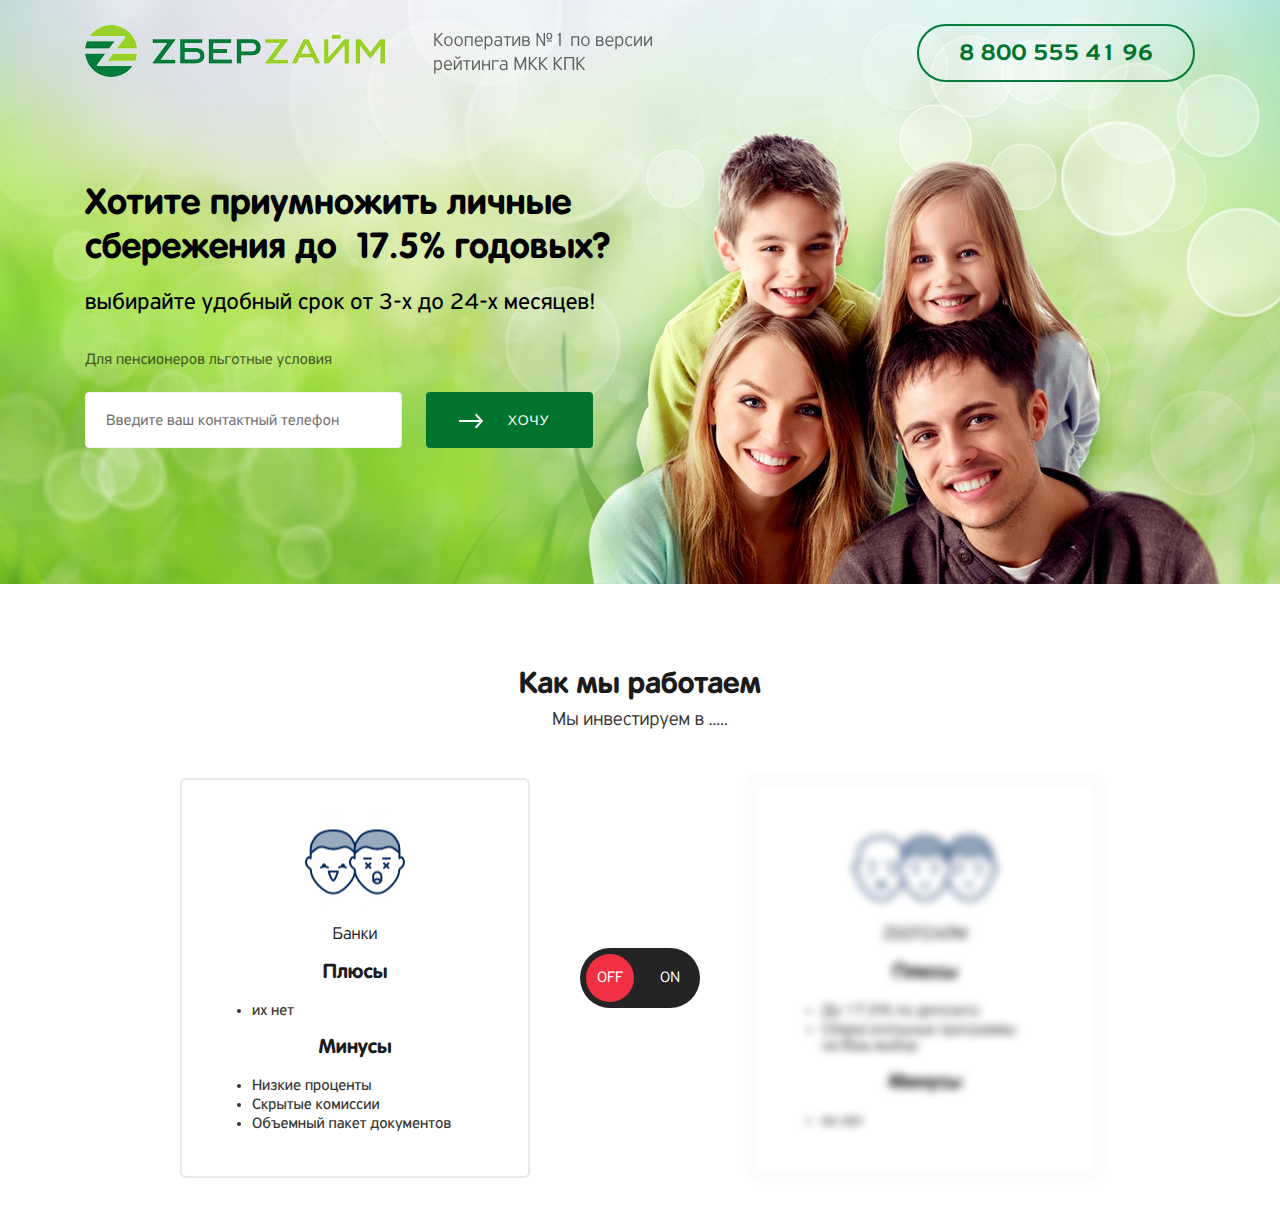
==== index.html @ 1ee62b6f "how-we-work simple" ====
<!DOCTYPE html>
<html>
<meta http-equiv="content-type" content="text/html;charset=UTF-8" />
<head>
	<title>Приумножьте личные сбережения до 17.5% годовых, срок от 3-х до 24-х месяцев!</title>
	<meta http-equiv="Content-Type" content="text/html; charset=utf-8">
	<meta name="viewport" content="width=device-width, initial-scale=1">
	<link id="favicon" rel="icon" href="img/favicon.png" type="image/x-icon" />

	<link rel="stylesheet" type="text/css" href="js/fb/jquery.fancybox.css">
	<!-- <link rel="stylesheet" type="text/css" href="css/_experts.css">
		<link rel="stylesheet" type="text/css" href="css/_reviews.css">
		<link rel="stylesheet" type="text/css" href="css/style.css"> -->
	<link rel="stylesheet" type="text/css" href="css/screen.css">

	<script type="text/javascript" src="js/jquery-2.1.4.js"></script>
	<script type="text/javascript" src="js/jquery.form.min.js"></script>
	<script type="text/javascript" src="js/fb/jquery.fancybox.js"></script>
	<script type="text/javascript" src="js/scripts.js"></script>
</head>
<body>

	<section id="home" class="main-block">
		<div class="container">
			<div class="row">
				<div class="col-12">
					<header>
						<div class="logo">
							<a href="http://souz-zberzaim.ru/" target="_blank"><img src="img/logozz.png" alt=""></a>
							<p>Кооператив №1 по версии <br> рейтинга МКК КПК</p>
						</div>
						<a href="tel:88005554196" class="phone-but">8 800 555 41 96</a>
					</header>
				</div>
				<div class="col-12 col-md-10 col-xl-7">
					<div class="content">
						<h1>Хотите приумножить личные сбережения до &nbsp;17.5% годовых?</h1>
						<p class="subtitle">выбирайте удобный срок от 3-х до 24-х месяцев!</p>
						<p>Для пенсионеров льготные условия</p>
						<form class="" action="http://smm.next-team.ru/mailer.php" method="post">
							<input type="text" name="phone" placeholder="Введите ваш контактный телефон" value="">
							<input type="hidden" name="info" value="main-block">
                            <input type="hidden" name="target" value="hochu">
							<button class="but-with-arrow">
								<span style="right: 44px;">Хочу</span>
							</button>
						</form>
					</div>
				</div>
			</div>
		</div>
		<div class="bg" style="z-index: 200;">
			<div>
				<div>Мария Зотова<br>
					<span>руководитель отдела СММ</span>
				</div>
			</div>
		</div>
	</section>

	<section class="how-we-work simple">
		<div class="container">
			<div class="row">
				<div class="title col-12">
					<h2>Как мы работаем</h2>
					<p class="subtitle">Мы инвестируем в .....</p>
				</div>
				<div class="col-12 col-md-6 offset-md-3 col-xl-4 offset-xl-1">
					<div class="company">
						<div id="other-companies" class="sprite"></div>
						<h3>Банки</h3>
						<h4>Плюсы</h4>
						<ul>
							<li>их нет</li>
						</ul>
						<h4>Минусы</h4>
						<ul>
							<li>Низкие проценты</li>
							<li>Скрытые комиссии</li>
							<li>Объемный пакет документов</li>
						</ul>
					</div>
				</div>
				<div class="col-12 col-md-12 col-xl-2">
					<div class="switch off">
						<div class="red-circle"></div>
						<div class="text">
							<span>off</span>
							<span>on</span>
						</div>
					</div>
				</div>
				<div class="col-12 col-md-6 offset-md-3 col-xl-4 offset-xl-0">
					<div class="company companyOnBlur">
						<div id="next-team" class="sprite"></div>
						<h3>ZБЕРZАЙМ</h3>
						<h4>Плюсы</h4>
						<ul>
							<li>До 17,5% по депозиту</li>
							<li>Сберегательные программы на Ваш выбор</li>
						</ul>
						<h4>Минусы</h4>
						<ul>
							<li>их нет</li>
						</ul>
					</div>
				</div>
			</div>
		</div>
	</section>
<!--
	<section id="portfolio" class="portfolio simple">
		<div class="container">
			<div class="row">
				<div class="title col-12">
					<h2>Наше портфолио</h2>
					<p class="subtitle">Наши клиенты получают заказы с соц. сетей</p>
				</div>
				<div class="work-container col-12 col-md-6 col-xl-4">
					<div class="work">
						<div class="screenshot">
							<img src="img/screenshot-01.jpg" alt="">
						</div>
						<div class="text">
							<h3>Доктор Борменталь</h3>
							<p class="subtitle">клиника для снижения веса</p>
							<div class="social">
								<div><img src="img/case-insta.svg" alt=""></div>
								<div><img src="img/case-vk.svg" alt=""></div>
								<div><img src="img/case-fb.svg" alt=""></div>
								<div><img src="img/case-ok.svg" alt=""></div>
							</div>
							<ul>
								<li>увеличили подписчиков в 2 раза</li>
								<li>модерируем все аккаунты 24/7</li>
							</ul>
							<div class="to-watch">
								<a href="#client-video" class="fancybox">Смотреть видео от клиента</a>
							</div>
						</div>
					</div>
					<div class="popup-container">
						<div class="work-popup">
								<div class="img">
									<img src="img/cases/bormen.png" alt="">
								</div>
								<div class="text">
									<h2>Доктор Борменталь</h2>
									<p><b>Задача:</b> привлечение новых подписчиков, узнаваемость бренда и освещение акций клиники; работа с репутацией.</p>
									<p>Мы начали работу с данной компанией в сентябре 2016 года. мы ежедневно выкладывали фотографии из клиники. Они сильно повышают доверие к продукту.Рассказывали о сотрудниках, акциях, и размещали отзывы.</p>
									<div>Мы выполняем следующие работы для клиента:
										<ul>
											<li>администрируем и управляем всеми сообществами</li>
											<li>мониторим все социальные медиа на предмет упоминаний</li>
											<li>разрабатываем акции и конкурсы для повышения активности</li>
											<li>устраняем весь негатив вокруг бренда и передаем в отдел качества</li>
											<li>выходим в рекомендациях Instgram по хештегам</li>
											<li>разработали и внедрили контент-план с рекомендациям по фотографиям и темами обсуждений</li>
										</ul>
									</div>
									<h3>Результаты:</h3>
									<p>
										Среднее увеличение участников в группах: 5 000 чел.<br>
										Устранили весь негатив за 3 месяца вокруг бренда.<br>
										Нам доверили вести личный аккаунт доктора Борменталя.<br>
									</p>
								</div>
								<div class="img">
									<img src="img/cases/1.png" alt="">
								</div>
						</div>
					</div>
				</div>
				<div class="work-container col-12 col-md-6 col-xl-4">
					<div class="work">
						<div class="screenshot">
							<img src="img/screenshot-02.jpg" alt="">
						</div>
						<div class="text">
							<h3>Персона</h3>
							<p class="subtitle">сеть салонов красоты</p>
							<div class="social">
								<div><img src="img/case-insta.svg" alt=""></div>
								<div class="disable"><img src="img/case-vk.svg" alt=""></div>
								<div><img src="img/case-fb.svg" alt=""></div>
								<div class="disable"><img src="img/case-ok.svg" alt=""></div>
							</div>
							<ul>
								<li>Привлекаем блогеров для рекламы</li>
								<li>Проводим постоянные акции клиенту</li>
							</ul>
							<div class="to-watch">
								<a href="#client-video" class="fancybox">Смотреть видео от клиента</a>
							</div>
						</div>
					</div>
					<div class="popup-container">
						<div class="work-popup">
								<div class="img">
									<img src="img/cases/persona.png" alt="">
								</div>
								<div class="text">
									<h2>Персона</h2>
									<p><b>Задача:</b> привлечение новых подписчиков, повторные заказы от текущих клиентов, реклама по геопозиции.</p>
									<p>Для увеличения подписчиков и большего охвата мы сотрудничали с блогерами в инстаграме у которых кол-во подписчиков от 100 000. Договаривались исключительно на бартер. Они приходили в один из салонов и затем оставляли фото отзыв о салоне и процедуре. Прирост с каждого блогера составил от 200 до 700 человек моментально.</p>
									<div>Мы выполняем следующие работы для клиента:
										<ul>
											<li>ежедневный постинг фотографий "рабочего процесса"</li>
											<li>повышения доверия к бренду и услугам</li>
											<li>анализ и подбор целевых хештегов</li>
											<li>привлечение блогеров для рекламы</li>
											<li>индивидуальный дизайн акций</li>
											<li>таргетинг по геолокации вокруг слонов</li>
										</ul>
									</div>
									<h3>Результаты:</h3>
									<p>
										Прирост новых активных подписчиков (не ботов) более 8 000 чел.<br>
										Повышение лояльности и узнаваемости бренда.<br>
										Охват с помощью блогеров более 1 000 000 чел.<br>
									</p>
								</div>
								<div class="img">
									<img src="img/cases/2.png" alt="">
								</div>
						</div>
					</div>
				</div>
				<div class="work-container col-12 col-md-6 col-xl-4">
					<div class="work">
						<div class="screenshot">
							<img src="img/screenshot-03.jpg" alt="">
						</div>
						<div class="text">
							<h3>5fit</h3>
							<p class="subtitle">сеть студий EMS-тренировок</p>
							<div class="social">
								<div><img src="img/case-insta.svg" alt=""></div>
								<div><img src="img/case-vk.svg" alt=""></div>
								<div><img src="img/case-fb.svg" alt=""></div>
								<div class="disable"><img src="img/case-ok.svg" alt=""></div>
							</div>
							<ul>
								<li>Создали фирменное оформление постов </li>
								<li>Привлекаем новых клиентов из соц. сетей</li>
							</ul>
							<div class="to-watch">
								<a href="#client-video" class="fancybox">Смотреть видео от клиента</a>
							</div>
						</div>
					</div>
					<div class="popup-container">
						<div class="work-popup">
								<div class="img">
									<img src="img/cases/5fit.png" alt="">
								</div>
								<div class="text">
									<h2>5 fit</h2>
									<p><b>Задача:</b> развитие и поддержка сети фитнес-центров в Москве. Повышение имиджа бренда и поиск новых клиентов.</p>
									<div>Мы выполняем следующие работы для клиента:
										<ul>
											<li>фирменное брендирование и оформление всех сообществ</li>
											<li>привлечение новых потенциальных клиентов на пробное занятие</li>
											<li>разработана индивидуальная стратегия привлечения новых подписчиков</li>
											<li>тщательно проработали контент-план, составляя посты таким образом, чтобы они выходили в часы наибольшей активности пользователей</li>
											<li>настроили таргетированную рекламу по сегментам ЦА</li>
											<li>работа с тренерами и составление совместно уникального контента</li>
											<li>разрабатываем акции и конкурсы для повышения активности</li>
										</ul>
									</div>
									<h3>Результаты:</h3>
									<p>
										Привлекли новых подписчиков в группы. Провели несколько рекламный кампаний и заполнили пару групп для занятий. Весь контент подготавливается и индивидуально согласовывается с заказчиком.<br>
									</p>
								</div>
								<div class="img">
									<img src="img/cases/3.png" alt="">
								</div>
						</div>
					</div>
				</div>
				<div class="work-container col-12 col-md-6 col-xl-4">
					<div class="work">
						<div class="screenshot">
							<img src="img/screenshot-04.jpg" alt="">
						</div>
						<div class="text">
							<h3>Паровозоф</h3>
							<p class="subtitle">интернет-магазин вейпов</p>
							<div class="social">
								<div class="disable"><img src="img/case-insta.svg" alt=""></div>
								<div><img src="img/case-vk.svg" alt=""></div>
								<div target="_blank" class="disable"><img src="img/case-fb.svg" alt=""></div>
								<div target="_blank" class="disable"><img src="img/case-ok.svg" alt=""></div>
							</div>
							<ul>
								<li>Развитие группы и проведение конкурсов</li>
								<li>Работа с потенциальными заказами</li>
							</ul>
							<div class="to-watch">
								<a href="#client-video" class="fancybox">Смотреть видео от клиента</a>
							</div>
						</div>
					</div>
					<div class="popup-container">
						<div class="work-popup">
								<div class="img">
									<img src="img/cases/parav.png" alt="">
								</div>
								<div class="text">
									<h2>Паровозоф</h2>
									<p><b>Задача:</b> работа с подписчиками группы, освещение товаров и выстраивание лояльности клиентов в соц. сетях</p>
									<div>Мы выполняем следующие работы для клиента:
										<ul>
											<li>модерация группы и передача потенциальных заказов менеджерам</li>
											<li>проведение розыгрышей и подарков от бренда</li>
											<li>общение с текущей аудиторией и ответы на вопросы</li>
											<li>оперативное наполнение группы новыми товарами</li>
										</ul>
									</div>
									<h3>Результаты:</h3>
									<p>
										Большой органический прирост пользователей от розыгрышей. Привлечение новых клиентов из обсуждений и комментариев в группе.<br>
									</p>
								</div>
								<div class="img">
									<img src="img/cases/4.png" alt="">
								</div>
						</div>
					</div>
				</div>
				<div class="work-container col-12 col-md-6 col-xl-4">
					<div class="work">
						<div class="screenshot">
							<img src="img/screenshot-05.jpg" alt="">
						</div>
						<div class="text">
							<h3>Vityaz-fight</h3>
							<p class="subtitle">клуб единоборств и тренажерный зал</p>
							<div class="social">
								<div><img src="img/case-insta.svg" alt=""></div>
								<div><img src="img/case-vk.svg" alt=""></div>
								<div class="disable"><img src="img/case-fb.svg" alt=""></div>
								<div class="disable"><img src="img/case-ok.svg" alt=""></div>
							</div>
							<ul>
								<li>Более 50 заявок ежемесячно</li>
								<li>Запуск всех соц.сетей с нуля</li>
							</ul>
							<div class="to-watch">
								<a href="#client-video" class="fancybox">Смотреть видео от клиента</a>
							</div>
						</div>
					</div>
					<div class="popup-container">
						<div class="work-popup">
								<div class="img">
									<img src="img/cases/vityaz.png" alt="">
								</div>
								<div class="text">
									<h2>Vityaz-fight</h2>
									<p><b>Задача:</b> развитие сообщества спортивного клуба ВКонтакте и Instagram. Привлечение новых клиентов, привлечение людей в сообщества, лидогенерация, повышение узнаваемости бренда, увеличение охвата целевой аудитории и активности в сообществе.</p>
									<div>Подготовительные мероприятия:
										<ul>
											<li>проведен анализ конкурентов и определен портрет целевой аудитории</li>
											<li>разработана стратегия привлечения новых подписчиков</li>
											<li>созданы брендированные сообщества</li>
											<li>разработан единый фирменный стиль для сообществ</li>
										</ul>
									</div>
									<div>Мы выполняем следующие работы для клиента:
										<ul>
											<li>управление и ведение сообщества</li>
											<li>реклама в социальных сетях</li>
											<li>мониторинг социальных медиа</li>
											<li>проведен конкурс среди пользователей ЦА</li>
											<li>управление и ведение сообщества</li>
											<li>тщательно прорабатывали контент-план, составляя посты таким образом, чтобы они выходили в часы наибольшей активности пользователей</li>
											<li>мониторили активность подписчиков на страницах</li>
											<li>настроена таргетированная реклама по сегментам ЦА</li>
											<li>работа с тренерами и составление совместно уникального контента</li>
										</ul>
									</div>
									<h3>Результаты:</h3>
									<p>
										Мы добились широкого охвата и многочисленных упоминаний клуба в соц.сетях.<br>
										Целевых обращений: 230<br>
										Охват целевых пользователей: 54 000<br>
									</p>
								</div>
								<div class="img">
									<img src="img/cases/5.png" alt="">
								</div>
						</div>
					</div>
				</div>
				<div class="work-container col-12 col-md-6 col-xl-4">
					<div class="work">
						<div class="screenshot">
							<img src="img/screenshot-06.jpg" alt="">
						</div>
						<div class="text">
							<h3>S-klass clinic</h3>
							<p class="subtitle">сеть медицинский клиник</p>
							<div class="social">
								<div><img src="img/case-insta.svg" alt=""></div>
								<div><img src="img/case-vk.svg" alt=""></div>
								<div><img src="img/case-fb.svg" alt=""></div>
								<div><img src="img/case-ok.svg" alt=""></div>
							</div>
							<ul>
								<li>Работа с репутацией в интернете</li>
								<li>Увеличение охвата рекламы в 2,5 раза</li>
							</ul>
							<div class="to-watch">
								<a href="#client-video" class="fancybox">Смотреть видео от клиента</a>
							</div>
						</div>
					</div>
					<div class="popup-container">
						<div class="work-popup">
								<div class="img">
									<img src="img/cases/s_class.png" alt="">
								</div>
								<div class="text">
									<h2>S-klass clinic</h2>
									<p><b>Задача:</b> продвижение сообществ клиники ВКонтакте и Instagram Facebook и Одноклассниках. Привлечение новых клиентов, повышение узнаваемости бренда, увеличение охвата целевой аудитории и активности в сообществе.</p>
									<div>Мы выполняем следующие работы для клиента:
										<ul>
											<li>поддержка бренда клиники “S Class Clinic”, информирование аудитории об  услугах клиники</li>
											<li>привлечение новых потенциальных пациентов клиники</li>
											<li>разработана индивидуальная стратегия привлечения новых подписчиков</li>
											<li>фирменное брендирование и оформление всех сообществ</li>
											<li>тщательно проработали контент-план, составляя посты таким образом, чтобы они выходили в часы наибольшей активности пользователей</li>
											<li>настроили таргетированную рекламу по сегментам ЦА</li>
											<li>очистка от спама, общение с подписчиками, консультирование по услугам от имени сообщества</li>
											<li>создали из аккаунта в инстаграме бизнес-аккаунт (появились удобные кнопки для оперативной связи с клиникой: “позвонить”, “написать на электронную почту”, “местонахождение”).</li>
										</ul>
									</div>
									<h3>Результаты:</h3>
									<p>
										Повысилась активность в соц.сетях, преимущественно в вконтакте, инстаграме и фейсбуке. Увеличилось число интересующихся услугами клиники. Клиент остался доволен и продолжает работу с нами.<br>
									</p>
								</div>
								<div class="img">
									<img src="img/cases/6.png" alt="">
								</div>
						</div>
					</div>
				</div>

				<div class="form hidden col-12 col-md-6 offset-md-3">
					<div class="form-container">
						<div class="title">
							<h2>Хотите ещё больше?</h2>
							<p class="subtitle">Оставьте свои контактные данные и мы вышлем вам полное портфолио</p>
						</div>
						<form class="" action="http://smm.next-team.ru/mailer.php" method="post">
							<input type="text" name="name" placeholder="Введите ваше имя" value="">
							<input type="text" name="phone" placeholder="Введите ваш контактный телефон" value="">
							<input type="text" name="email" placeholder="Введите ваш e-mail" value="">
							<input type="hidden" name="info" value="портфолио">
                            <input type="hidden" name="target" value="bolshe">
							<button class="but-with-arrow">
								<span>Получить</span>
							</button>
						</form>
					</div>
				</div>

				<div class="show-more-container col-12">
					<a href="#" class="show-more">ПОКАЗАТЬ ЕЩЁ</a>
				</div>
			</div>
		</div>
	</section>

	<div class="from-dr-octavius">
		<section class="experts">
			<h2>Руководители отдела СММ</h2>
			<p>Работайте с командой профессионалов</p>
			<ul>
				<li>• 11 секретных методов продвижения</li>
				<li>• Индивидуальная стратегия развития</li>
				<li>• Поддержка 24/7</li>
				<li>• Анализ ниши</li>
				<li>• Разработка логотипа</li>
				<a href="#question" class="fancybox">
					<button class="but-with-arrow">
						<span>Задать Вопрос</span></button>
				</a>
			</ul>
		</section>
		<div class="expertMap">

			<div class="">
				<div class="">
					Анна Варламова
					<br><span>
						старший СММ-специалист
					</span>
				</div>
			</div>

			<div class="">
				<div class="">
					Алия Садыкова
					<br><span>
						старший СММ-специалист
					</span>
				</div>
			</div>

			<div class="">
				<div class="">
					Мария Зотова
					<br><span>
						руководитель отдела СММ
					</span>
				</div>
			</div>

			<div class="">
				<div class="">
					Константин Ярухин
					<br><span>
						ведущий таргетолог
					</span>
				</div>
			</div>

		</div>
	</div>

	<section class="office simple">
		<div class="container">
			<div class="row">
				<div class="title col-12">
					<h2>Наш офис</h2>
					<p class="subtitle">Атмосфера, которая доказывает наш профессионализм</p>
				</div>
			</div>
			<div class="row photos">
				<a href="img/office/IMG_3013.jpg" rel="office" class="fancybox photo col-12 col-md-4 col-xl-3">
					<div class="img" style="background-image: url('img/office/IMG_3013.jpg')"></div>
					<p>Мы одна большая команда <br>и работаем как одно целое</p>
				</a>
				<a href="img/office/IMG_2953.jpg" rel="office" class="fancybox photo col-12 col-md-4 col-xl-3">
					<div class="img" style="background-image: url('img/office/IMG_2953.jpg')"></div>
					<p>В нашем офисе лучшее оборудование<br> для эффективной работы, которое <br> ускоряет работу</p>
				</a>
				<a href="img/office/IMG_2989.jpg" rel="office" class="fancybox photo col-12 col-md-4 col-xl-3">
					<div class="img" style="background-image: url('img/office/IMG_2989.jpg')"></div>
					<p>Каждая продажа это удар <br>в гонг и моментальная передача<br> в работу</p>
				</a>
				<a href="img/office/IMG_2971.jpg" rel="office" class="fancybox photo col-12 col-md-4 col-xl-3">
					<div class="img" style="background-image: url('img/office/IMG_2971.jpg')"></div>
					<p>Каждому клиенту выделяется <br>индивидуальный SMM-специалист</p>
				</a>
				<a href="img/office/IMG_2974.jpg" rel="office" class="fancybox photo col-12 col-md-4 col-xl-3">
					<div class="img" style="background-image: url('img/office/IMG_2974.jpg')"></div>
					<p>Наши клиенты часто дарят нам <br>подарки за хорошую работу</p>
				</a>
				<a href="img/office/IMG_2967.jpg" rel="office" class="fancybox photo col-12 col-md-4 col-xl-3">
					<div class="img" style="background-image: url('img/office/IMG_2967.jpg')"></div>
					<p>Нам уже 4 года <br>и мы гордимся Next-team</p>
				</a>
				<a href="img/office/IMG_3003.jpg" rel="office" class="fancybox photo col-12 col-md-12 col-xl-6">
					<div class="img" style="background-image: url('img/office/IMG_3003.jpg')"></div>
					<p>У нас нет перегородок, поэтому мы <br>быстрее обмениваемся информацией</p>
				</a>
			</div>
		</div>
	</section>

	<section id="price" class="prices-and-terms simple">
		<div class="container">
			<div class="row">
				<div class="title col-12">
					<h2>Стоимость и сроки</h2>
					<p class="subtitle">Адекватные цены и реальные сроки</p>
				</div>
				<div class="for-tariff col-12 col-md-5 offset-md-1 col-xl-3 offset-xl-0">
					<div class="tariff">
						<div class="white">
							<div class="icon">
								<img src="img/tariff-01.svg" alt="">
							</div>
							<h3>«МАКСИМУМ»</h3>
							<div class="separator"></div>
							<p>Что входит в пакет:</p>
							<ul>
								<li>90 постов в соц. сети</li>
								<li>полная модерация активности</li>
								<li>реклама у блогеров</li>
								<li>таргетинг в 2х соц. сетях</li>
							</ul>
							<p>Что вы получаете:</p>
							<ul>
								<li>до 100 клиентов в месяц</li>
								<li>полное присутствие и контроль всех соц. сетей</li>
								<li>индивидуальный smm-менеджер</li>
							</ul>
						</div>
						<div class="gray">
							<p class="price">от 54 900 руб.</p>
							<p class="term">8 000 подписчиков / месяц</p>
							<a href="#form" data-tariff="«МАКСИМУМ»" class="fancybox">
								<button class="but-with-arrow">
									<span>Узнать</span>
								</button>
							</a>
						</div>
					</div>
				</div>
				<div class="for-tariff col-12 col-md-5 col-xl-3">
					<div class="tariff">
						<div class="white">
							<div class="icon">
								<img src="img/tariff-02.svg" alt="">
							</div>
							<h3>«СТАНДАРТ»</h3>
							<div class="separator"></div>
							<p>Что входит в пакет:</p>
							<ul>
								<li>30 постов в соц. сети</li>
								<li>полная модерация активности</li>
								<li>таргетинг в 1 соц. сети</li>
							</ul>
							<p>Что вы получаете:</p>
							<ul>
								<li>до 30 клиентов в месяц</li>
								<li>полное присутствие и контроль 1 соц. сети</li>
								<li>индивидуальный smm-менеджер</li>
							</ul>
						</div>
						<div class="gray">
							<p class="price">от 26 900 руб.</p>
							<p class="term">2 000 подписчиков / месяц</p>
							<a href="#form" data-tariff="«СТАНДАРТ»" class="fancybox">
								<button class="but-with-arrow">
									<span>Узнать</span>
								</button>
							</a>
						</div>
					</div>
				</div>
				<div class="for-tariff col-12 col-md-5 offset-md-1 col-xl-3 offset-xl-0">
					<div class="tariff">
						<div class="white">
							<div class="icon">
								<img src="img/tariff-03.svg" alt="">
							</div>
							<h3>«МИНИМУМ»</h3>
							<div class="separator"></div>
							<p>Что входит в пакет:</p>
							<ul>
								<li>30 постов в соц. сети</li>
								<li>полная модерация активности</li>
							</ul>
							<p>Что вы получаете:</p>
							<ul>
								<li>до 10 клиентов в месяц</li>
								<li>присутствие в 1 соц. сети</li>
							</ul>
						</div>
						<div class="gray">
							<p class="price">от 9 800 руб.</p>
							<p class="term">500 подписчиков / месяц</p>
							<a href="#form" data-tariff="«МИНИМУМ»" class="fancybox">
								<button class="but-with-arrow">
									<span>Узнать</span>
								</button>
							</a>
						</div>
					</div>
				</div>
				<div class="for-tariff col-12 col-md-5 col-xl-3">
					<div class="tariff">
						<div class="white">
							<div class="icon">
								<img src="img/tariff-01.svg" alt="">
							</div>
							<h3>ВАША ЦЕНА</h3>
							<div class="separator"></div>
							<p>Мы готовы сделать продвижение по вашей цене.</p>
							<p>Вы просто говорите бюджет и задачу.</p>
						</div>
						<div class="gray">
							<p class="price">от 2 900 руб.</p>
							<p class="term">дадим прогноз подписчиков</p>
							<a href="#form" data-tariff="Ваша цена" class="fancybox">
								<button class="but-with-arrow">
									<span>Узнать</span>
								</button>
							</a>
						</div>
					</div>
				</div>
			</div>
		</div>
	</section>

	<section class="to-calculate">
		<div class="container">
			<div class="row">
				<div class="title col-12">
					<h2>Рассчитайте стоимость за 1 минуту</h2>
				</div>
				<div class="col-12 col-md-10 offset-md-1 col-xl-6 offset-xl-3">
					<div class="stages">
						<div class="stage first current">
							1
						</div>
						<div class="line first"></div>
						<div class="stage second">
							2
						</div>
						<div class="line second"></div>
						<div class="stage third">
							3
						</div>
						<div class="line third"></div>
						<div class="stage fourth">
							4
						</div>
					</div>
				</div>
				<div class="col-12 col-md-6 offset-md-3 col-xl-4 offset-xl-4">
					<div class="questions">
						<div class="question first">
							<p>Что Вы хотите получить от SMM?</p>
							<ul>
								<li>Получить подписчиков</li>
								<li>Найти новых клиентов</li>
								<li>Повысить имидж</li>
								<li>Запустить рекламу</li>
							</ul>
						</div>
						<div class="question second">
							<p>У вашей компании уже есть аккаунт?</p>
							<ul>
								<li>Есть</li>
								<li>Нет</li>
								<li>Собираюсь создать</li>
								<li>Не знаю</li>
							</ul>
						</div>
						<div class="question third">
							<p>Какая социальная сеть Вас интересует?</p>
							<ul>
								<li>VK</li>
								<li>Facebook</li>
								<li>Instagram</li>
								<li>Другое</li>
							</ul>
						</div>
						<div class="question fourth">
							<p>Ваш рассчёт готов. Заполниет форму и мы перезвоним через 5 минут.</p>
							<form class="" action="http://smm.next-team.ru/mailer.php" method="post">
								<input type="text" name="name" placeholder="Введите ваше имя" value="">
								<input type="text" name="phone" placeholder="Введите ваш контактный телефон" value="">
								<input type="hidden" name="info" value="рассчитать конверсию">
								<input type="hidden" name="quest1" value="">
								<input type="hidden" name="quest2" value="">
								<input type="hidden" name="quest3" value="">
                                <input type="hidden" name="target" value="raschet">
								<button class="but-with-arrow">
									<span style="right: 48px;">Получить</span>
								</button>
							</form>
						</div>
					</div>
				</div>
			</div>
		</div>
	</section>

	<div class="from-dr-octavius">
		<section class="reviews">
			<h1>Отзывы о Next-team</h1>
			<div class="cnt">
				<div class="row">
					<div class="sidorin h-12 t-8 t-offset-1 d-offset-4 d-4">
						<div class="photo"><img src="img/sidorin.png" /></div>
						<div class="whois">
							<h2>Дмитрий Сидорин</h2>
							<p class="who">Директор</p>
						</div>
						<div class="description">
							<p>
								Next-team самая креативная компания, которую мы встречали. Их идеи&nbspс реализацией бесценны.</p><img src="img/sidorin-logo.png" />
						</div>
					</div>
					<div class="item h-12 t-8 t-offset-1 d-offset-1 d-4">
						<div class="photo"><img src="img/reviews-photo1.png" /></div>
						<div class="whois">
							<h2>Павел Редько</h2>
							<p class="who">Руководитель отдела маркетинга</p>
						</div>
						<div class="description">
							<p>Все наши социальные сети ведутся на высшем уровне как и подобает лучшей клинике в России.</p><img src="img/reviews-logo1.png" />
						</div>
					</div>
					<div class="item h-12 t-8 t-offset-1 d-offset-2 d-4">
						<div class="photo"><img src="img/reviews-photo2.png" /></div>
						<div class="whois">
							<h2>Владислав Хвойницкий</h2>
							<p class="who">Учредитель CallTarget</p>
						</div>
						<div class="description">
							<p> В Instagram мы нашли новых сотрудников, клиентов, фанатов нашего бренда.</p><img src="img/reviews-logo2.png" />
						</div>
					</div>
					<div class="item h-12 t-8 t-offset-1 d-offset-1 d-4">
						<div class="photo"><img src="img/reviews-photo3.png" /></div>
						<div class="whois">
							<h2>Дмитрий Мотовилов</h2>
							<p class="who">Руководитель маркетинга</p>
						</div>
						<div class="description">
							<p>Мы сменили 4 компании в поиске подрядчиков. Только Next-team смогли решить нашу задачу.</p><img src="img/reviews-logo3.png" />
						</div>
					</div>
					<div class="item h-12 t-8 t-offset-1 d-offset-2 d-4">
						<div class="photo"><img src="img/reviews-photo4.png" /></div>
						<div class="whois">
							<h2>Феликс Зинатуллин</h2>
							<p class="who">Основатель</p>
						</div>
						<div class="description">
							<p> Next-team показала Церебро таким, каким я себе его представлял. Я советую работать с ними.
							</p><img src="img/reviews-logo4.png" />
						</div>
					</div>
				</div>
			</div>
		</section>
	</div>

	<section class="directions simple">
		<div class="title col-12">
			<h2>Другие наши направления</h2>
		</div>
		<div class="container">
			<div class="row">
				<div class="for-direction col-12 col-md-6 col-xl-3">
					<div class="direction">
						<h2>Develop</h2>
						<p>Разработка landing page, сайтов, интернет-магазинов. Работаем по системе Agile.</p>
						<a href="http://lp.next-team.ru/" target="_blank">
							<button class="but-with-arrow" data-target="developed">
								<span>ПЕРЕЙТИ</span>
							</button>
						</a>
					</div>
				</div>
				<div class="for-direction col-12 col-md-6 col-xl-3">
					<div class="direction">
						<h2>SMM</h2>
						<p>Ведение и модеракция групп VK, Facebook, Instagram, Odnoklasniki. Работа с блогерами. Таргетинг.</p>
						<a href="#">
							<button class="but-with-arrow" style="background-color: #5a5a5a;" onclick="return false;">
								<span>ВЫ УЖЕ ТУТ</span>
							</button>
						</a>
					</div>
				</div>
				<div class="for-direction col-12 col-md-6 col-xl-3">
					<div class="direction">
						<h2>Marketing</h2>
						<p>Настройка контекстной рекламы Яндекс Директ, Google Adwords. Внедрение сквозной аналитики ROIstat.</p>
						<a href="http://marketing.next-team.ru/" target="_blank">
							<button class="but-with-arrow" data-target="marketing">
								<span>ПЕРЕЙТИ</span>
							</button>
						</a>
					</div>
				</div>
				<div class="for-direction col-12 col-md-6 col-xl-3">
					<div class="direction">
						<h2>SEO</h2>
						<p>Вывод в ТОП Яндекс и Google. Работа по системе KPI. Работа с репутацией. Техническая поддержка сайтов.</p>
						<a href="http://seo.next-team.ru/" target="_blank">
							<button class="but-with-arrow" data-target="seo">
								<span>ПЕРЕЙТИ</span>
							</button>
						</a>
					</div>
				</div>
			</div>
		</div>
	</section>

	<section class="clients simple">
		<div class="container">
			<div class="row">
				<div class="col-12 col-md-8 offset-md-2 col-xl-5 offset-xl-1">
					<div class="form-container">
						<div class="title">
							<h2>У нас много клиентов</h2>
							<p class="subtitle">А у Вас? Мы готовы это сделать!</p>
						</div>
						<form class="" action="http://smm.next-team.ru/mailer.php" method="post">
							<input type="text" name="name" placeholder="Введите ваше имя" value="">
							<input type="text" name="phone" placeholder="Введите ваш контактный телефон" value="">
							<input type="text" name="email" placeholder="Введите ваш e-mail" value="">
							<input type="hidden" name="info" value="clients-block">
                            <input type="hidden" name="target" value="uznat">
							<button class="but-with-arrow">
								<span>Узнать</span>
							</button>
						</form>
					</div>
				</div>
				<div class="col-12 col-md-10 offset-md-1 col-xl-6 offset-xl-0">
					<div class="logos">
						<img src="img/logo-01.png" alt="" />
						<img src="img/logo-02.png" alt="" />
						<img src="img/logo-03.png" alt="" />
						<img src="img/logo-04.png" alt="" />
						<img src="img/logo-05.png" alt="" />
						<img src="img/logo-06.png" alt="" />
						<img src="img/logo-07.png" alt="" />
						<img src="img/logo-08.png" alt="" />
						<img src="img/logo-09.png" alt="" />
						<img src="img/logo-10.png" alt="" />
						<img src="img/logo-11.png" alt="" />
						<img src="img/logo-12.png" alt="" />
					</div>
				</div>
			</div>
		</div>
	</section>

	<section id="contact" class="contact simple">
		<div class="container">
			<div class="row">
				<div class="title col-12">
					<h2>Контакты</h2>
					<p class="subtitle">Заходите в наши социальные сети</p>
					<div class="social">
						<a href="https://vk.com/nextteamru" target="_blank"><img src="img/vk.svg" alt=""></a>
						<a href="https://www.facebook.com/nextteamru" target="_blank"><img src="img/fb.png" alt=""></a>
						<a href="https://www.instagram.com/nextteamru/" target="_blank"><img src="img/insta.svg" alt=""></a>
						<a href="https://www.youtube.com/channel/UC9ei4EBm1nQK2Ft0R1_n2OA" target="_blank"><img src="img/youtube.svg" alt=""></a>
					</div>
				</div>
				<div class="col-12">
					<div id="map">
						<script src="http://api-maps.yandex.ru/2.1/?lang=ru_RU" type="text/javascript"></script>
						<script type="text/javascript">
							$(document).ready(function() {
								ymaps.ready(init);

								function init() {
									var myMap = new ymaps.Map("map", {
											center: [55.769438, 37.626133],
											zoom: 15
										}, {
											searchControlProvider: 'yandex#search'
										}),
										myPlacemark = new ymaps.Placemark([55.769438, 37.626133], {
											balloonContentHeader: "Next-team",
											balloonContentBody: "г. Москва, Большой Головин переулок, 3к2",
											hintContent: "Next-team"
										}, {
											preset: 'islands#icon',
											iconColor: '#f13044'
										});

									myMap.behaviors.disable('scrollZoom');

									myMap.geoObjects.add(myPlacemark);
								}
							});
						</script>
					</div>
				</div>
			</div>
	</section>

	<footer>
		<div class="container">
			<div class="row">
				<div class="footer-part col-12 col-md-6">
					<a href="tel:84993505902" class="phone">8 499 350 59 02</a>
					<a href="mailto:Sale@next-team.ru" class="email">mail@next-team.ru</a>
				</div>
				<div class="footer-part col-12 col-md-6">
					<a href="#privacy-policy" class="fancybox">Политика конфиденциальности</a>
					<p>© 2017 Next-team. Все права защищены.</p>
				</div>
			</div>
		</div>
	</footer>

	<div class="display-none">

		<div id="question" class="popup">
			<form class="" action="http://smm.next-team.ru/mailer.php" method="post">
				<h2>Задайте Ваш вопрос</h2>
				<input type="text" name="name" placeholder="Введите ваше имя" value="">
				<input type="text" name="phone" placeholder="Введите ваш контактный телефон" value="">
				<input type="text" name="email" placeholder="Введите ваш e-mail" value="">
				<textarea name="question" placeholder="Введите ваш вопрос"></textarea>
				<input type="hidden" name="info" value="задать вопрос">
                <input type="hidden" name="target" value="vopros">
				<button class="but-with-arrow">
					<span>Оставить</span>
				</button>
			</form>
		</div>

		<a href="#form2" class="fancybox" id="showForm"></a>

		<div id="form" class="popup">
			<h2>Оставьте свои контактные данные</h2>
			<p>И мы свяжемся с Вами в течение 5 минут</p>
			<form class="" action="http://smm.next-team.ru/mailer.php" method="post">
				<input type="text" name="name" placeholder="Введите ваше имя" value="">
				<input type="text" name="phone" placeholder="Введите ваш контактный телефон" value="">
				<input type="text" name="email" placeholder="Введите ваш e-mail" value="">
				<input type="hidden" name="info" value="popup">
                <input type="hidden" name="target" value="popup">
				<button class="but-with-arrow">
					<span>Оставить</span>
				</button>
			</form>
		</div>

		<div id="form2" class="popup">
			<h2>Просто свяжитесь с нами</h2>
			<p>Мы расскажем вам лично, почему мы лучшие!</p>
			<form class="" action="http://smm.next-team.ru/mailer.php" method="post">
				<input type="text" name="name" placeholder="Введите ваше имя" value="">
				<input type="text" name="phone" placeholder="Введите ваш контактный телефон" value="">
				<input type="text" name="email" placeholder="Введите ваш e-mail" value="">
				<input type="hidden" name="info" value="popup">
                <input type="hidden" name="target" value="popup">
				<button class="but-with-arrow">
					<span>Связяться</span>
				</button>
			</form>
		</div>

		<div id="client-video" class="popup">
			<iframe src="https://www.youtube.com/embed/JGwWNGJdvx8" frameborder="0" allowfullscreen></iframe>
		</div>

		<a href="#thnx" id="thnx-a" class="fancybox"></a>
		<div id="thnx" class="popup">
			<h2>Спасибо! Ваша заявка принята.</h2>
			<p>Наш специалист свяжется с Вами <br>в ближайшее время.</p>
		</div>

		<div id="privacy-policy" class="popup">
			<p>Политика конфиденциальности<br><br> Данное соглашение об обработке персональных данных разработано в соответствии с законодательством Российской Федерации.<br><br> Все лица, заполнившие сведения, составляющие персональные данные на данном сайте, а
				также разместившие иную информацию обозначенными действиями подтверждают свое согласие на обработку персональных данных и их передачу оператору обработки персональных данных.<br><br> Под персональными данными Гражданина понимается нижеуказанная информация:
				общая информация (имя и адрес электронной почты, телефон).<br><br> Гражданин, принимая настоящее Соглашение, выражают свою заинтересованность и полное согласие, что обработка их персональных данных может включать в себя следующие действия: сбор, систематизацию,
				накопление, хранение, уточнение (обновление, изменение), использование, уничтожение.<br><br> Гражданин гарантирует: информация, им предоставленная, является полной, точной и достоверной; при предоставлении информации не нарушается действующее законодательство
				Российской Федерации, законные права и интересы третьих лиц; вся предоставленная информация заполнена Гражданина в отношении себя лично.
			</p>
		</div>

	</div> -->
	<!-- Yandex.Metrika counter -->
	<script type="text/javascript">
		(function(d, w, c) {
			(w[c] = w[c] || []).push(function() {
				try {
					w.yaCounter43577054 = new Ya.Metrika({
						id: 43577054,
						clickmap: true,
						trackLinks: true,
						accurateTrackBounce: true,
						webvisor: true
					});
				} catch (e) {}
			});

			var n = d.getElementsByTagName("script")[0],
				s = d.createElement("script"),
				f = function() {
					n.parentNode.insertBefore(s, n);
				};
			s.type = "text/javascript";
			s.async = true;
			s.src = "../mc.yandex.ru/metrika/watch.js";

			if (w.opera == "[object Opera]") {
				d.addEventListener("DOMContentLoaded", f, false);
			} else {
				f();
			}
		})(document, window, "yandex_metrika_callbacks");
	</script>
	<noscript><div><img src="https://mc.yandex.ru/watch/43577054" style="position:absolute; left:-9999px;" alt="" /></div></noscript>
	<!-- /Yandex.Metrika counter -->

	<link rel="stylesheet" href="../cdn.callbackkiller.com/widget/cbk.css">
	<script type="text/javascript" src="../cdn.callbackkiller.com/widget/cbkaa64.js?wcb_code=1f503537929ace0c4becc136c73801cc" charset="UTF-8" async></script>

	<!-- Chatra {literal} -->
	<script>
	</script>
	<!-- /Chatra {/literal} -->

	<!-- /roistat -->
<script>
</script>
    <!-- /roistat -->
    <!-- BEGIN CHATRA INTEGRATION WITH ROISTAT -->
<script>
</script>
<!-- END CHATRA INTEGRATION WITH ROISTAT -->

</body>


<!-- Mirrored from smm.next-team.ru/ by HTTrack Website Copier/3.x [XR&CO'2014], Thu, 18 May 2017 06:14:50 GMT -->
</html>
---- css/screen.css ----
/* Welcome to Compass.
 * In this file you should write your main styles. (or centralize your imports)
 * Import this file using the following HTML or equivalent:
 * <link href="/stylesheets/screen.css" media="screen, projection" rel="stylesheet" type="text/css" /> */
/* line 5, ../../../../.gem/ruby/2.3.0/gems/compass-core-1.0.3/stylesheets/compass/reset/_utilities.scss */
html, body, div, span, applet, object, iframe,
h1, h2, h3, h4, h5, h6, p, blockquote, pre,
a, abbr, acronym, address, big, cite, code,
del, dfn, em, img, ins, kbd, q, s, samp,
small, strike, strong, sub, sup, tt, var,
b, u, i, center,
dl, dt, dd, ol, ul, li,
fieldset, form, label, legend,
table, caption, tbody, tfoot, thead, tr, th, td,
article, aside, canvas, details, embed,
figure, figcaption, footer, header, hgroup,
menu, nav, output, ruby, section, summary,
time, mark, audio, video {
  margin: 0;
  padding: 0;
  border: 0;
  font: inherit;
  font-size: 100%;
  vertical-align: baseline;
}

/* line 22, ../../../../.gem/ruby/2.3.0/gems/compass-core-1.0.3/stylesheets/compass/reset/_utilities.scss */
html {
  line-height: 1;
}

/* line 24, ../../../../.gem/ruby/2.3.0/gems/compass-core-1.0.3/stylesheets/compass/reset/_utilities.scss */
ol, ul {
  list-style: none;
}

/* line 26, ../../../../.gem/ruby/2.3.0/gems/compass-core-1.0.3/stylesheets/compass/reset/_utilities.scss */
table {
  border-collapse: collapse;
  border-spacing: 0;
}

/* line 28, ../../../../.gem/ruby/2.3.0/gems/compass-core-1.0.3/stylesheets/compass/reset/_utilities.scss */
caption, th, td {
  text-align: left;
  font-weight: normal;
  vertical-align: middle;
}

/* line 30, ../../../../.gem/ruby/2.3.0/gems/compass-core-1.0.3/stylesheets/compass/reset/_utilities.scss */
q, blockquote {
  quotes: none;
}
/* line 103, ../../../../.gem/ruby/2.3.0/gems/compass-core-1.0.3/stylesheets/compass/reset/_utilities.scss */
q:before, q:after, blockquote:before, blockquote:after {
  content: "";
  content: none;
}

/* line 32, ../../../../.gem/ruby/2.3.0/gems/compass-core-1.0.3/stylesheets/compass/reset/_utilities.scss */
a img {
  border: none;
}

/* line 116, ../../../../.gem/ruby/2.3.0/gems/compass-core-1.0.3/stylesheets/compass/reset/_utilities.scss */
article, aside, details, figcaption, figure, footer, header, hgroup, main, menu, nav, section, summary {
  display: block;
}

/* line 6, ../sass/bootstrap/_grid.scss */
.container {
  position: relative;
  margin-left: auto;
  margin-right: auto;
  padding-right: 15px;
  padding-left: 15px;
}
@media (min-width: 576px) {
  /* line 6, ../sass/bootstrap/_grid.scss */
  .container {
    padding-right: 15px;
    padding-left: 15px;
  }
}
@media (min-width: 768px) {
  /* line 6, ../sass/bootstrap/_grid.scss */
  .container {
    padding-right: 15px;
    padding-left: 15px;
  }
}
@media (min-width: 992px) {
  /* line 6, ../sass/bootstrap/_grid.scss */
  .container {
    padding-right: 15px;
    padding-left: 15px;
  }
}
@media (min-width: 1200px) {
  /* line 6, ../sass/bootstrap/_grid.scss */
  .container {
    padding-right: 15px;
    padding-left: 15px;
  }
}
@media (min-width: 576px) {
  /* line 6, ../sass/bootstrap/_grid.scss */
  .container {
    width: 540px;
    max-width: 100%;
  }
}
@media (min-width: 768px) {
  /* line 6, ../sass/bootstrap/_grid.scss */
  .container {
    width: 720px;
    max-width: 100%;
  }
}
@media (min-width: 992px) {
  /* line 6, ../sass/bootstrap/_grid.scss */
  .container {
    width: 960px;
    max-width: 100%;
  }
}
@media (min-width: 1200px) {
  /* line 6, ../sass/bootstrap/_grid.scss */
  .container {
    width: 1140px;
    max-width: 100%;
  }
}

/* line 18, ../sass/bootstrap/_grid.scss */
.container-fluid {
  position: relative;
  margin-left: auto;
  margin-right: auto;
  padding-right: 15px;
  padding-left: 15px;
}
@media (min-width: 576px) {
  /* line 18, ../sass/bootstrap/_grid.scss */
  .container-fluid {
    padding-right: 15px;
    padding-left: 15px;
  }
}
@media (min-width: 768px) {
  /* line 18, ../sass/bootstrap/_grid.scss */
  .container-fluid {
    padding-right: 15px;
    padding-left: 15px;
  }
}
@media (min-width: 992px) {
  /* line 18, ../sass/bootstrap/_grid.scss */
  .container-fluid {
    padding-right: 15px;
    padding-left: 15px;
  }
}
@media (min-width: 1200px) {
  /* line 18, ../sass/bootstrap/_grid.scss */
  .container-fluid {
    padding-right: 15px;
    padding-left: 15px;
  }
}

/* line 28, ../sass/bootstrap/_grid.scss */
.row {
  display: flex;
  flex-wrap: wrap;
  margin-right: -15px;
  margin-left: -15px;
}
@media (min-width: 576px) {
  /* line 28, ../sass/bootstrap/_grid.scss */
  .row {
    margin-right: -15px;
    margin-left: -15px;
  }
}
@media (min-width: 768px) {
  /* line 28, ../sass/bootstrap/_grid.scss */
  .row {
    margin-right: -15px;
    margin-left: -15px;
  }
}
@media (min-width: 992px) {
  /* line 28, ../sass/bootstrap/_grid.scss */
  .row {
    margin-right: -15px;
    margin-left: -15px;
  }
}
@media (min-width: 1200px) {
  /* line 28, ../sass/bootstrap/_grid.scss */
  .row {
    margin-right: -15px;
    margin-left: -15px;
  }
}

/* line 34, ../sass/bootstrap/_grid.scss */
.no-gutters {
  margin-right: 0;
  margin-left: 0;
}
/* line 38, ../sass/bootstrap/_grid.scss */
.no-gutters > .col,
.no-gutters > [class*="col-"] {
  padding-right: 0;
  padding-left: 0;
}

/* line 8, ../sass/bootstrap/mixins/_grid-framework.scss */
.col-1, .col-2, .col-3, .col-4, .col-5, .col-6, .col-7, .col-8, .col-9, .col-10, .col-11, .col-12, .col, .col-sm-1, .col-sm-2, .col-sm-3, .col-sm-4, .col-sm-5, .col-sm-6, .col-sm-7, .col-sm-8, .col-sm-9, .col-sm-10, .col-sm-11, .col-sm-12, .col-sm, .col-md-1, .col-md-2, .col-md-3, .col-md-4, .col-md-5, .col-md-6, .col-md-7, .col-md-8, .col-md-9, .col-md-10, .col-md-11, .col-md-12, .col-md, .col-lg-1, .col-lg-2, .col-lg-3, .col-lg-4, .col-lg-5, .col-lg-6, .col-lg-7, .col-lg-8, .col-lg-9, .col-lg-10, .col-lg-11, .col-lg-12, .col-lg, .col-xl-1, .col-xl-2, .col-xl-3, .col-xl-4, .col-xl-5, .col-xl-6, .col-xl-7, .col-xl-8, .col-xl-9, .col-xl-10, .col-xl-11, .col-xl-12, .col-xl {
  position: relative;
  width: 100%;
  min-height: 1px;
  padding-right: 15px;
  padding-left: 15px;
}
@media (min-width: 576px) {
  /* line 8, ../sass/bootstrap/mixins/_grid-framework.scss */
  .col-1, .col-2, .col-3, .col-4, .col-5, .col-6, .col-7, .col-8, .col-9, .col-10, .col-11, .col-12, .col, .col-sm-1, .col-sm-2, .col-sm-3, .col-sm-4, .col-sm-5, .col-sm-6, .col-sm-7, .col-sm-8, .col-sm-9, .col-sm-10, .col-sm-11, .col-sm-12, .col-sm, .col-md-1, .col-md-2, .col-md-3, .col-md-4, .col-md-5, .col-md-6, .col-md-7, .col-md-8, .col-md-9, .col-md-10, .col-md-11, .col-md-12, .col-md, .col-lg-1, .col-lg-2, .col-lg-3, .col-lg-4, .col-lg-5, .col-lg-6, .col-lg-7, .col-lg-8, .col-lg-9, .col-lg-10, .col-lg-11, .col-lg-12, .col-lg, .col-xl-1, .col-xl-2, .col-xl-3, .col-xl-4, .col-xl-5, .col-xl-6, .col-xl-7, .col-xl-8, .col-xl-9, .col-xl-10, .col-xl-11, .col-xl-12, .col-xl {
    padding-right: 15px;
    padding-left: 15px;
  }
}
@media (min-width: 768px) {
  /* line 8, ../sass/bootstrap/mixins/_grid-framework.scss */
  .col-1, .col-2, .col-3, .col-4, .col-5, .col-6, .col-7, .col-8, .col-9, .col-10, .col-11, .col-12, .col, .col-sm-1, .col-sm-2, .col-sm-3, .col-sm-4, .col-sm-5, .col-sm-6, .col-sm-7, .col-sm-8, .col-sm-9, .col-sm-10, .col-sm-11, .col-sm-12, .col-sm, .col-md-1, .col-md-2, .col-md-3, .col-md-4, .col-md-5, .col-md-6, .col-md-7, .col-md-8, .col-md-9, .col-md-10, .col-md-11, .col-md-12, .col-md, .col-lg-1, .col-lg-2, .col-lg-3, .col-lg-4, .col-lg-5, .col-lg-6, .col-lg-7, .col-lg-8, .col-lg-9, .col-lg-10, .col-lg-11, .col-lg-12, .col-lg, .col-xl-1, .col-xl-2, .col-xl-3, .col-xl-4, .col-xl-5, .col-xl-6, .col-xl-7, .col-xl-8, .col-xl-9, .col-xl-10, .col-xl-11, .col-xl-12, .col-xl {
    padding-right: 15px;
    padding-left: 15px;
  }
}
@media (min-width: 992px) {
  /* line 8, ../sass/bootstrap/mixins/_grid-framework.scss */
  .col-1, .col-2, .col-3, .col-4, .col-5, .col-6, .col-7, .col-8, .col-9, .col-10, .col-11, .col-12, .col, .col-sm-1, .col-sm-2, .col-sm-3, .col-sm-4, .col-sm-5, .col-sm-6, .col-sm-7, .col-sm-8, .col-sm-9, .col-sm-10, .col-sm-11, .col-sm-12, .col-sm, .col-md-1, .col-md-2, .col-md-3, .col-md-4, .col-md-5, .col-md-6, .col-md-7, .col-md-8, .col-md-9, .col-md-10, .col-md-11, .col-md-12, .col-md, .col-lg-1, .col-lg-2, .col-lg-3, .col-lg-4, .col-lg-5, .col-lg-6, .col-lg-7, .col-lg-8, .col-lg-9, .col-lg-10, .col-lg-11, .col-lg-12, .col-lg, .col-xl-1, .col-xl-2, .col-xl-3, .col-xl-4, .col-xl-5, .col-xl-6, .col-xl-7, .col-xl-8, .col-xl-9, .col-xl-10, .col-xl-11, .col-xl-12, .col-xl {
    padding-right: 15px;
    padding-left: 15px;
  }
}
@media (min-width: 1200px) {
  /* line 8, ../sass/bootstrap/mixins/_grid-framework.scss */
  .col-1, .col-2, .col-3, .col-4, .col-5, .col-6, .col-7, .col-8, .col-9, .col-10, .col-11, .col-12, .col, .col-sm-1, .col-sm-2, .col-sm-3, .col-sm-4, .col-sm-5, .col-sm-6, .col-sm-7, .col-sm-8, .col-sm-9, .col-sm-10, .col-sm-11, .col-sm-12, .col-sm, .col-md-1, .col-md-2, .col-md-3, .col-md-4, .col-md-5, .col-md-6, .col-md-7, .col-md-8, .col-md-9, .col-md-10, .col-md-11, .col-md-12, .col-md, .col-lg-1, .col-lg-2, .col-lg-3, .col-lg-4, .col-lg-5, .col-lg-6, .col-lg-7, .col-lg-8, .col-lg-9, .col-lg-10, .col-lg-11, .col-lg-12, .col-lg, .col-xl-1, .col-xl-2, .col-xl-3, .col-xl-4, .col-xl-5, .col-xl-6, .col-xl-7, .col-xl-8, .col-xl-9, .col-xl-10, .col-xl-11, .col-xl-12, .col-xl {
    padding-right: 15px;
    padding-left: 15px;
  }
}

/* line 31, ../sass/bootstrap/mixins/_grid-framework.scss */
.col {
  flex-basis: 0;
  flex-grow: 1;
  max-width: 100%;
}

/* line 36, ../sass/bootstrap/mixins/_grid-framework.scss */
.col-auto {
  flex: 0 0 auto;
  width: auto;
}

/* line 42, ../sass/bootstrap/mixins/_grid-framework.scss */
.col-1 {
  flex: 0 0 8.33333%;
  max-width: 8.33333%;
}

/* line 42, ../sass/bootstrap/mixins/_grid-framework.scss */
.col-2 {
  flex: 0 0 16.66667%;
  max-width: 16.66667%;
}

/* line 42, ../sass/bootstrap/mixins/_grid-framework.scss */
.col-3 {
  flex: 0 0 25%;
  max-width: 25%;
}

/* line 42, ../sass/bootstrap/mixins/_grid-framework.scss */
.col-4 {
  flex: 0 0 33.33333%;
  max-width: 33.33333%;
}

/* line 42, ../sass/bootstrap/mixins/_grid-framework.scss */
.col-5 {
  flex: 0 0 41.66667%;
  max-width: 41.66667%;
}

/* line 42, ../sass/bootstrap/mixins/_grid-framework.scss */
.col-6 {
  flex: 0 0 50%;
  max-width: 50%;
}

/* line 42, ../sass/bootstrap/mixins/_grid-framework.scss */
.col-7 {
  flex: 0 0 58.33333%;
  max-width: 58.33333%;
}

/* line 42, ../sass/bootstrap/mixins/_grid-framework.scss */
.col-8 {
  flex: 0 0 66.66667%;
  max-width: 66.66667%;
}

/* line 42, ../sass/bootstrap/mixins/_grid-framework.scss */
.col-9 {
  flex: 0 0 75%;
  max-width: 75%;
}

/* line 42, ../sass/bootstrap/mixins/_grid-framework.scss */
.col-10 {
  flex: 0 0 83.33333%;
  max-width: 83.33333%;
}

/* line 42, ../sass/bootstrap/mixins/_grid-framework.scss */
.col-11 {
  flex: 0 0 91.66667%;
  max-width: 91.66667%;
}

/* line 42, ../sass/bootstrap/mixins/_grid-framework.scss */
.col-12 {
  flex: 0 0 100%;
  max-width: 100%;
}

/* line 49, ../sass/bootstrap/mixins/_grid-framework.scss */
.pull-0 {
  right: auto;
}

/* line 49, ../sass/bootstrap/mixins/_grid-framework.scss */
.pull-1 {
  right: 8.33333%;
}

/* line 49, ../sass/bootstrap/mixins/_grid-framework.scss */
.pull-2 {
  right: 16.66667%;
}

/* line 49, ../sass/bootstrap/mixins/_grid-framework.scss */
.pull-3 {
  right: 25%;
}

/* line 49, ../sass/bootstrap/mixins/_grid-framework.scss */
.pull-4 {
  right: 33.33333%;
}

/* line 49, ../sass/bootstrap/mixins/_grid-framework.scss */
.pull-5 {
  right: 41.66667%;
}

/* line 49, ../sass/bootstrap/mixins/_grid-framework.scss */
.pull-6 {
  right: 50%;
}

/* line 49, ../sass/bootstrap/mixins/_grid-framework.scss */
.pull-7 {
  right: 58.33333%;
}

/* line 49, ../sass/bootstrap/mixins/_grid-framework.scss */
.pull-8 {
  right: 66.66667%;
}

/* line 49, ../sass/bootstrap/mixins/_grid-framework.scss */
.pull-9 {
  right: 75%;
}

/* line 49, ../sass/bootstrap/mixins/_grid-framework.scss */
.pull-10 {
  right: 83.33333%;
}

/* line 49, ../sass/bootstrap/mixins/_grid-framework.scss */
.pull-11 {
  right: 91.66667%;
}

/* line 49, ../sass/bootstrap/mixins/_grid-framework.scss */
.pull-12 {
  right: 100%;
}

/* line 49, ../sass/bootstrap/mixins/_grid-framework.scss */
.push-0 {
  left: auto;
}

/* line 49, ../sass/bootstrap/mixins/_grid-framework.scss */
.push-1 {
  left: 8.33333%;
}

/* line 49, ../sass/bootstrap/mixins/_grid-framework.scss */
.push-2 {
  left: 16.66667%;
}

/* line 49, ../sass/bootstrap/mixins/_grid-framework.scss */
.push-3 {
  left: 25%;
}

/* line 49, ../sass/bootstrap/mixins/_grid-framework.scss */
.push-4 {
  left: 33.33333%;
}

/* line 49, ../sass/bootstrap/mixins/_grid-framework.scss */
.push-5 {
  left: 41.66667%;
}

/* line 49, ../sass/bootstrap/mixins/_grid-framework.scss */
.push-6 {
  left: 50%;
}

/* line 49, ../sass/bootstrap/mixins/_grid-framework.scss */
.push-7 {
  left: 58.33333%;
}

/* line 49, ../sass/bootstrap/mixins/_grid-framework.scss */
.push-8 {
  left: 66.66667%;
}

/* line 49, ../sass/bootstrap/mixins/_grid-framework.scss */
.push-9 {
  left: 75%;
}

/* line 49, ../sass/bootstrap/mixins/_grid-framework.scss */
.push-10 {
  left: 83.33333%;
}

/* line 49, ../sass/bootstrap/mixins/_grid-framework.scss */
.push-11 {
  left: 91.66667%;
}

/* line 49, ../sass/bootstrap/mixins/_grid-framework.scss */
.push-12 {
  left: 100%;
}

/* line 58, ../sass/bootstrap/mixins/_grid-framework.scss */
.offset-1 {
  margin-left: 8.33333%;
}

/* line 58, ../sass/bootstrap/mixins/_grid-framework.scss */
.offset-2 {
  margin-left: 16.66667%;
}

/* line 58, ../sass/bootstrap/mixins/_grid-framework.scss */
.offset-3 {
  margin-left: 25%;
}

/* line 58, ../sass/bootstrap/mixins/_grid-framework.scss */
.offset-4 {
  margin-left: 33.33333%;
}

/* line 58, ../sass/bootstrap/mixins/_grid-framework.scss */
.offset-5 {
  margin-left: 41.66667%;
}

/* line 58, ../sass/bootstrap/mixins/_grid-framework.scss */
.offset-6 {
  margin-left: 50%;
}

/* line 58, ../sass/bootstrap/mixins/_grid-framework.scss */
.offset-7 {
  margin-left: 58.33333%;
}

/* line 58, ../sass/bootstrap/mixins/_grid-framework.scss */
.offset-8 {
  margin-left: 66.66667%;
}

/* line 58, ../sass/bootstrap/mixins/_grid-framework.scss */
.offset-9 {
  margin-left: 75%;
}

/* line 58, ../sass/bootstrap/mixins/_grid-framework.scss */
.offset-10 {
  margin-left: 83.33333%;
}

/* line 58, ../sass/bootstrap/mixins/_grid-framework.scss */
.offset-11 {
  margin-left: 91.66667%;
}

@media (min-width: 576px) {
  /* line 31, ../sass/bootstrap/mixins/_grid-framework.scss */
  .col-sm {
    flex-basis: 0;
    flex-grow: 1;
    max-width: 100%;
  }

  /* line 36, ../sass/bootstrap/mixins/_grid-framework.scss */
  .col-sm-auto {
    flex: 0 0 auto;
    width: auto;
  }

  /* line 42, ../sass/bootstrap/mixins/_grid-framework.scss */
  .col-sm-1 {
    flex: 0 0 8.33333%;
    max-width: 8.33333%;
  }

  /* line 42, ../sass/bootstrap/mixins/_grid-framework.scss */
  .col-sm-2 {
    flex: 0 0 16.66667%;
    max-width: 16.66667%;
  }

  /* line 42, ../sass/bootstrap/mixins/_grid-framework.scss */
  .col-sm-3 {
    flex: 0 0 25%;
    max-width: 25%;
  }

  /* line 42, ../sass/bootstrap/mixins/_grid-framework.scss */
  .col-sm-4 {
    flex: 0 0 33.33333%;
    max-width: 33.33333%;
  }

  /* line 42, ../sass/bootstrap/mixins/_grid-framework.scss */
  .col-sm-5 {
    flex: 0 0 41.66667%;
    max-width: 41.66667%;
  }

  /* line 42, ../sass/bootstrap/mixins/_grid-framework.scss */
  .col-sm-6 {
    flex: 0 0 50%;
    max-width: 50%;
  }

  /* line 42, ../sass/bootstrap/mixins/_grid-framework.scss */
  .col-sm-7 {
    flex: 0 0 58.33333%;
    max-width: 58.33333%;
  }

  /* line 42, ../sass/bootstrap/mixins/_grid-framework.scss */
  .col-sm-8 {
    flex: 0 0 66.66667%;
    max-width: 66.66667%;
  }

  /* line 42, ../sass/bootstrap/mixins/_grid-framework.scss */
  .col-sm-9 {
    flex: 0 0 75%;
    max-width: 75%;
  }

  /* line 42, ../sass/bootstrap/mixins/_grid-framework.scss */
  .col-sm-10 {
    flex: 0 0 83.33333%;
    max-width: 83.33333%;
  }

  /* line 42, ../sass/bootstrap/mixins/_grid-framework.scss */
  .col-sm-11 {
    flex: 0 0 91.66667%;
    max-width: 91.66667%;
  }

  /* line 42, ../sass/bootstrap/mixins/_grid-framework.scss */
  .col-sm-12 {
    flex: 0 0 100%;
    max-width: 100%;
  }

  /* line 49, ../sass/bootstrap/mixins/_grid-framework.scss */
  .pull-sm-0 {
    right: auto;
  }

  /* line 49, ../sass/bootstrap/mixins/_grid-framework.scss */
  .pull-sm-1 {
    right: 8.33333%;
  }

  /* line 49, ../sass/bootstrap/mixins/_grid-framework.scss */
  .pull-sm-2 {
    right: 16.66667%;
  }

  /* line 49, ../sass/bootstrap/mixins/_grid-framework.scss */
  .pull-sm-3 {
    right: 25%;
  }

  /* line 49, ../sass/bootstrap/mixins/_grid-framework.scss */
  .pull-sm-4 {
    right: 33.33333%;
  }

  /* line 49, ../sass/bootstrap/mixins/_grid-framework.scss */
  .pull-sm-5 {
    right: 41.66667%;
  }

  /* line 49, ../sass/bootstrap/mixins/_grid-framework.scss */
  .pull-sm-6 {
    right: 50%;
  }

  /* line 49, ../sass/bootstrap/mixins/_grid-framework.scss */
  .pull-sm-7 {
    right: 58.33333%;
  }

  /* line 49, ../sass/bootstrap/mixins/_grid-framework.scss */
  .pull-sm-8 {
    right: 66.66667%;
  }

  /* line 49, ../sass/bootstrap/mixins/_grid-framework.scss */
  .pull-sm-9 {
    right: 75%;
  }

  /* line 49, ../sass/bootstrap/mixins/_grid-framework.scss */
  .pull-sm-10 {
    right: 83.33333%;
  }

  /* line 49, ../sass/bootstrap/mixins/_grid-framework.scss */
  .pull-sm-11 {
    right: 91.66667%;
  }

  /* line 49, ../sass/bootstrap/mixins/_grid-framework.scss */
  .pull-sm-12 {
    right: 100%;
  }

  /* line 49, ../sass/bootstrap/mixins/_grid-framework.scss */
  .push-sm-0 {
    left: auto;
  }

  /* line 49, ../sass/bootstrap/mixins/_grid-framework.scss */
  .push-sm-1 {
    left: 8.33333%;
  }

  /* line 49, ../sass/bootstrap/mixins/_grid-framework.scss */
  .push-sm-2 {
    left: 16.66667%;
  }

  /* line 49, ../sass/bootstrap/mixins/_grid-framework.scss */
  .push-sm-3 {
    left: 25%;
  }

  /* line 49, ../sass/bootstrap/mixins/_grid-framework.scss */
  .push-sm-4 {
    left: 33.33333%;
  }

  /* line 49, ../sass/bootstrap/mixins/_grid-framework.scss */
  .push-sm-5 {
    left: 41.66667%;
  }

  /* line 49, ../sass/bootstrap/mixins/_grid-framework.scss */
  .push-sm-6 {
    left: 50%;
  }

  /* line 49, ../sass/bootstrap/mixins/_grid-framework.scss */
  .push-sm-7 {
    left: 58.33333%;
  }

  /* line 49, ../sass/bootstrap/mixins/_grid-framework.scss */
  .push-sm-8 {
    left: 66.66667%;
  }

  /* line 49, ../sass/bootstrap/mixins/_grid-framework.scss */
  .push-sm-9 {
    left: 75%;
  }

  /* line 49, ../sass/bootstrap/mixins/_grid-framework.scss */
  .push-sm-10 {
    left: 83.33333%;
  }

  /* line 49, ../sass/bootstrap/mixins/_grid-framework.scss */
  .push-sm-11 {
    left: 91.66667%;
  }

  /* line 49, ../sass/bootstrap/mixins/_grid-framework.scss */
  .push-sm-12 {
    left: 100%;
  }

  /* line 58, ../sass/bootstrap/mixins/_grid-framework.scss */
  .offset-sm-0 {
    margin-left: 0%;
  }

  /* line 58, ../sass/bootstrap/mixins/_grid-framework.scss */
  .offset-sm-1 {
    margin-left: 8.33333%;
  }

  /* line 58, ../sass/bootstrap/mixins/_grid-framework.scss */
  .offset-sm-2 {
    margin-left: 16.66667%;
  }

  /* line 58, ../sass/bootstrap/mixins/_grid-framework.scss */
  .offset-sm-3 {
    margin-left: 25%;
  }

  /* line 58, ../sass/bootstrap/mixins/_grid-framework.scss */
  .offset-sm-4 {
    margin-left: 33.33333%;
  }

  /* line 58, ../sass/bootstrap/mixins/_grid-framework.scss */
  .offset-sm-5 {
    margin-left: 41.66667%;
  }

  /* line 58, ../sass/bootstrap/mixins/_grid-framework.scss */
  .offset-sm-6 {
    margin-left: 50%;
  }

  /* line 58, ../sass/bootstrap/mixins/_grid-framework.scss */
  .offset-sm-7 {
    margin-left: 58.33333%;
  }

  /* line 58, ../sass/bootstrap/mixins/_grid-framework.scss */
  .offset-sm-8 {
    margin-left: 66.66667%;
  }

  /* line 58, ../sass/bootstrap/mixins/_grid-framework.scss */
  .offset-sm-9 {
    margin-left: 75%;
  }

  /* line 58, ../sass/bootstrap/mixins/_grid-framework.scss */
  .offset-sm-10 {
    margin-left: 83.33333%;
  }

  /* line 58, ../sass/bootstrap/mixins/_grid-framework.scss */
  .offset-sm-11 {
    margin-left: 91.66667%;
  }
}
@media (min-width: 768px) {
  /* line 31, ../sass/bootstrap/mixins/_grid-framework.scss */
  .col-md {
    flex-basis: 0;
    flex-grow: 1;
    max-width: 100%;
  }

  /* line 36, ../sass/bootstrap/mixins/_grid-framework.scss */
  .col-md-auto {
    flex: 0 0 auto;
    width: auto;
  }

  /* line 42, ../sass/bootstrap/mixins/_grid-framework.scss */
  .col-md-1 {
    flex: 0 0 8.33333%;
    max-width: 8.33333%;
  }

  /* line 42, ../sass/bootstrap/mixins/_grid-framework.scss */
  .col-md-2 {
    flex: 0 0 16.66667%;
    max-width: 16.66667%;
  }

  /* line 42, ../sass/bootstrap/mixins/_grid-framework.scss */
  .col-md-3 {
    flex: 0 0 25%;
    max-width: 25%;
  }

  /* line 42, ../sass/bootstrap/mixins/_grid-framework.scss */
  .col-md-4 {
    flex: 0 0 33.33333%;
    max-width: 33.33333%;
  }

  /* line 42, ../sass/bootstrap/mixins/_grid-framework.scss */
  .col-md-5 {
    flex: 0 0 41.66667%;
    max-width: 41.66667%;
  }

  /* line 42, ../sass/bootstrap/mixins/_grid-framework.scss */
  .col-md-6 {
    flex: 0 0 50%;
    max-width: 50%;
  }

  /* line 42, ../sass/bootstrap/mixins/_grid-framework.scss */
  .col-md-7 {
    flex: 0 0 58.33333%;
    max-width: 58.33333%;
  }

  /* line 42, ../sass/bootstrap/mixins/_grid-framework.scss */
  .col-md-8 {
    flex: 0 0 66.66667%;
    max-width: 66.66667%;
  }

  /* line 42, ../sass/bootstrap/mixins/_grid-framework.scss */
  .col-md-9 {
    flex: 0 0 75%;
    max-width: 75%;
  }

  /* line 42, ../sass/bootstrap/mixins/_grid-framework.scss */
  .col-md-10 {
    flex: 0 0 83.33333%;
    max-width: 83.33333%;
  }

  /* line 42, ../sass/bootstrap/mixins/_grid-framework.scss */
  .col-md-11 {
    flex: 0 0 91.66667%;
    max-width: 91.66667%;
  }

  /* line 42, ../sass/bootstrap/mixins/_grid-framework.scss */
  .col-md-12 {
    flex: 0 0 100%;
    max-width: 100%;
  }

  /* line 49, ../sass/bootstrap/mixins/_grid-framework.scss */
  .pull-md-0 {
    right: auto;
  }

  /* line 49, ../sass/bootstrap/mixins/_grid-framework.scss */
  .pull-md-1 {
    right: 8.33333%;
  }

  /* line 49, ../sass/bootstrap/mixins/_grid-framework.scss */
  .pull-md-2 {
    right: 16.66667%;
  }

  /* line 49, ../sass/bootstrap/mixins/_grid-framework.scss */
  .pull-md-3 {
    right: 25%;
  }

  /* line 49, ../sass/bootstrap/mixins/_grid-framework.scss */
  .pull-md-4 {
    right: 33.33333%;
  }

  /* line 49, ../sass/bootstrap/mixins/_grid-framework.scss */
  .pull-md-5 {
    right: 41.66667%;
  }

  /* line 49, ../sass/bootstrap/mixins/_grid-framework.scss */
  .pull-md-6 {
    right: 50%;
  }

  /* line 49, ../sass/bootstrap/mixins/_grid-framework.scss */
  .pull-md-7 {
    right: 58.33333%;
  }

  /* line 49, ../sass/bootstrap/mixins/_grid-framework.scss */
  .pull-md-8 {
    right: 66.66667%;
  }

  /* line 49, ../sass/bootstrap/mixins/_grid-framework.scss */
  .pull-md-9 {
    right: 75%;
  }

  /* line 49, ../sass/bootstrap/mixins/_grid-framework.scss */
  .pull-md-10 {
    right: 83.33333%;
  }

  /* line 49, ../sass/bootstrap/mixins/_grid-framework.scss */
  .pull-md-11 {
    right: 91.66667%;
  }

  /* line 49, ../sass/bootstrap/mixins/_grid-framework.scss */
  .pull-md-12 {
    right: 100%;
  }

  /* line 49, ../sass/bootstrap/mixins/_grid-framework.scss */
  .push-md-0 {
    left: auto;
  }

  /* line 49, ../sass/bootstrap/mixins/_grid-framework.scss */
  .push-md-1 {
    left: 8.33333%;
  }

  /* line 49, ../sass/bootstrap/mixins/_grid-framework.scss */
  .push-md-2 {
    left: 16.66667%;
  }

  /* line 49, ../sass/bootstrap/mixins/_grid-framework.scss */
  .push-md-3 {
    left: 25%;
  }

  /* line 49, ../sass/bootstrap/mixins/_grid-framework.scss */
  .push-md-4 {
    left: 33.33333%;
  }

  /* line 49, ../sass/bootstrap/mixins/_grid-framework.scss */
  .push-md-5 {
    left: 41.66667%;
  }

  /* line 49, ../sass/bootstrap/mixins/_grid-framework.scss */
  .push-md-6 {
    left: 50%;
  }

  /* line 49, ../sass/bootstrap/mixins/_grid-framework.scss */
  .push-md-7 {
    left: 58.33333%;
  }

  /* line 49, ../sass/bootstrap/mixins/_grid-framework.scss */
  .push-md-8 {
    left: 66.66667%;
  }

  /* line 49, ../sass/bootstrap/mixins/_grid-framework.scss */
  .push-md-9 {
    left: 75%;
  }

  /* line 49, ../sass/bootstrap/mixins/_grid-framework.scss */
  .push-md-10 {
    left: 83.33333%;
  }

  /* line 49, ../sass/bootstrap/mixins/_grid-framework.scss */
  .push-md-11 {
    left: 91.66667%;
  }

  /* line 49, ../sass/bootstrap/mixins/_grid-framework.scss */
  .push-md-12 {
    left: 100%;
  }

  /* line 58, ../sass/bootstrap/mixins/_grid-framework.scss */
  .offset-md-0 {
    margin-left: 0%;
  }

  /* line 58, ../sass/bootstrap/mixins/_grid-framework.scss */
  .offset-md-1 {
    margin-left: 8.33333%;
  }

  /* line 58, ../sass/bootstrap/mixins/_grid-framework.scss */
  .offset-md-2 {
    margin-left: 16.66667%;
  }

  /* line 58, ../sass/bootstrap/mixins/_grid-framework.scss */
  .offset-md-3 {
    margin-left: 25%;
  }

  /* line 58, ../sass/bootstrap/mixins/_grid-framework.scss */
  .offset-md-4 {
    margin-left: 33.33333%;
  }

  /* line 58, ../sass/bootstrap/mixins/_grid-framework.scss */
  .offset-md-5 {
    margin-left: 41.66667%;
  }

  /* line 58, ../sass/bootstrap/mixins/_grid-framework.scss */
  .offset-md-6 {
    margin-left: 50%;
  }

  /* line 58, ../sass/bootstrap/mixins/_grid-framework.scss */
  .offset-md-7 {
    margin-left: 58.33333%;
  }

  /* line 58, ../sass/bootstrap/mixins/_grid-framework.scss */
  .offset-md-8 {
    margin-left: 66.66667%;
  }

  /* line 58, ../sass/bootstrap/mixins/_grid-framework.scss */
  .offset-md-9 {
    margin-left: 75%;
  }

  /* line 58, ../sass/bootstrap/mixins/_grid-framework.scss */
  .offset-md-10 {
    margin-left: 83.33333%;
  }

  /* line 58, ../sass/bootstrap/mixins/_grid-framework.scss */
  .offset-md-11 {
    margin-left: 91.66667%;
  }
}
@media (min-width: 992px) {
  /* line 31, ../sass/bootstrap/mixins/_grid-framework.scss */
  .col-lg {
    flex-basis: 0;
    flex-grow: 1;
    max-width: 100%;
  }

  /* line 36, ../sass/bootstrap/mixins/_grid-framework.scss */
  .col-lg-auto {
    flex: 0 0 auto;
    width: auto;
  }

  /* line 42, ../sass/bootstrap/mixins/_grid-framework.scss */
  .col-lg-1 {
    flex: 0 0 8.33333%;
    max-width: 8.33333%;
  }

  /* line 42, ../sass/bootstrap/mixins/_grid-framework.scss */
  .col-lg-2 {
    flex: 0 0 16.66667%;
    max-width: 16.66667%;
  }

  /* line 42, ../sass/bootstrap/mixins/_grid-framework.scss */
  .col-lg-3 {
    flex: 0 0 25%;
    max-width: 25%;
  }

  /* line 42, ../sass/bootstrap/mixins/_grid-framework.scss */
  .col-lg-4 {
    flex: 0 0 33.33333%;
    max-width: 33.33333%;
  }

  /* line 42, ../sass/bootstrap/mixins/_grid-framework.scss */
  .col-lg-5 {
    flex: 0 0 41.66667%;
    max-width: 41.66667%;
  }

  /* line 42, ../sass/bootstrap/mixins/_grid-framework.scss */
  .col-lg-6 {
    flex: 0 0 50%;
    max-width: 50%;
  }

  /* line 42, ../sass/bootstrap/mixins/_grid-framework.scss */
  .col-lg-7 {
    flex: 0 0 58.33333%;
    max-width: 58.33333%;
  }

  /* line 42, ../sass/bootstrap/mixins/_grid-framework.scss */
  .col-lg-8 {
    flex: 0 0 66.66667%;
    max-width: 66.66667%;
  }

  /* line 42, ../sass/bootstrap/mixins/_grid-framework.scss */
  .col-lg-9 {
    flex: 0 0 75%;
    max-width: 75%;
  }

  /* line 42, ../sass/bootstrap/mixins/_grid-framework.scss */
  .col-lg-10 {
    flex: 0 0 83.33333%;
    max-width: 83.33333%;
  }

  /* line 42, ../sass/bootstrap/mixins/_grid-framework.scss */
  .col-lg-11 {
    flex: 0 0 91.66667%;
    max-width: 91.66667%;
  }

  /* line 42, ../sass/bootstrap/mixins/_grid-framework.scss */
  .col-lg-12 {
    flex: 0 0 100%;
    max-width: 100%;
  }

  /* line 49, ../sass/bootstrap/mixins/_grid-framework.scss */
  .pull-lg-0 {
    right: auto;
  }

  /* line 49, ../sass/bootstrap/mixins/_grid-framework.scss */
  .pull-lg-1 {
    right: 8.33333%;
  }

  /* line 49, ../sass/bootstrap/mixins/_grid-framework.scss */
  .pull-lg-2 {
    right: 16.66667%;
  }

  /* line 49, ../sass/bootstrap/mixins/_grid-framework.scss */
  .pull-lg-3 {
    right: 25%;
  }

  /* line 49, ../sass/bootstrap/mixins/_grid-framework.scss */
  .pull-lg-4 {
    right: 33.33333%;
  }

  /* line 49, ../sass/bootstrap/mixins/_grid-framework.scss */
  .pull-lg-5 {
    right: 41.66667%;
  }

  /* line 49, ../sass/bootstrap/mixins/_grid-framework.scss */
  .pull-lg-6 {
    right: 50%;
  }

  /* line 49, ../sass/bootstrap/mixins/_grid-framework.scss */
  .pull-lg-7 {
    right: 58.33333%;
  }

  /* line 49, ../sass/bootstrap/mixins/_grid-framework.scss */
  .pull-lg-8 {
    right: 66.66667%;
  }

  /* line 49, ../sass/bootstrap/mixins/_grid-framework.scss */
  .pull-lg-9 {
    right: 75%;
  }

  /* line 49, ../sass/bootstrap/mixins/_grid-framework.scss */
  .pull-lg-10 {
    right: 83.33333%;
  }

  /* line 49, ../sass/bootstrap/mixins/_grid-framework.scss */
  .pull-lg-11 {
    right: 91.66667%;
  }

  /* line 49, ../sass/bootstrap/mixins/_grid-framework.scss */
  .pull-lg-12 {
    right: 100%;
  }

  /* line 49, ../sass/bootstrap/mixins/_grid-framework.scss */
  .push-lg-0 {
    left: auto;
  }

  /* line 49, ../sass/bootstrap/mixins/_grid-framework.scss */
  .push-lg-1 {
    left: 8.33333%;
  }

  /* line 49, ../sass/bootstrap/mixins/_grid-framework.scss */
  .push-lg-2 {
    left: 16.66667%;
  }

  /* line 49, ../sass/bootstrap/mixins/_grid-framework.scss */
  .push-lg-3 {
    left: 25%;
  }

  /* line 49, ../sass/bootstrap/mixins/_grid-framework.scss */
  .push-lg-4 {
    left: 33.33333%;
  }

  /* line 49, ../sass/bootstrap/mixins/_grid-framework.scss */
  .push-lg-5 {
    left: 41.66667%;
  }

  /* line 49, ../sass/bootstrap/mixins/_grid-framework.scss */
  .push-lg-6 {
    left: 50%;
  }

  /* line 49, ../sass/bootstrap/mixins/_grid-framework.scss */
  .push-lg-7 {
    left: 58.33333%;
  }

  /* line 49, ../sass/bootstrap/mixins/_grid-framework.scss */
  .push-lg-8 {
    left: 66.66667%;
  }

  /* line 49, ../sass/bootstrap/mixins/_grid-framework.scss */
  .push-lg-9 {
    left: 75%;
  }

  /* line 49, ../sass/bootstrap/mixins/_grid-framework.scss */
  .push-lg-10 {
    left: 83.33333%;
  }

  /* line 49, ../sass/bootstrap/mixins/_grid-framework.scss */
  .push-lg-11 {
    left: 91.66667%;
  }

  /* line 49, ../sass/bootstrap/mixins/_grid-framework.scss */
  .push-lg-12 {
    left: 100%;
  }

  /* line 58, ../sass/bootstrap/mixins/_grid-framework.scss */
  .offset-lg-0 {
    margin-left: 0%;
  }

  /* line 58, ../sass/bootstrap/mixins/_grid-framework.scss */
  .offset-lg-1 {
    margin-left: 8.33333%;
  }

  /* line 58, ../sass/bootstrap/mixins/_grid-framework.scss */
  .offset-lg-2 {
    margin-left: 16.66667%;
  }

  /* line 58, ../sass/bootstrap/mixins/_grid-framework.scss */
  .offset-lg-3 {
    margin-left: 25%;
  }

  /* line 58, ../sass/bootstrap/mixins/_grid-framework.scss */
  .offset-lg-4 {
    margin-left: 33.33333%;
  }

  /* line 58, ../sass/bootstrap/mixins/_grid-framework.scss */
  .offset-lg-5 {
    margin-left: 41.66667%;
  }

  /* line 58, ../sass/bootstrap/mixins/_grid-framework.scss */
  .offset-lg-6 {
    margin-left: 50%;
  }

  /* line 58, ../sass/bootstrap/mixins/_grid-framework.scss */
  .offset-lg-7 {
    margin-left: 58.33333%;
  }

  /* line 58, ../sass/bootstrap/mixins/_grid-framework.scss */
  .offset-lg-8 {
    margin-left: 66.66667%;
  }

  /* line 58, ../sass/bootstrap/mixins/_grid-framework.scss */
  .offset-lg-9 {
    margin-left: 75%;
  }

  /* line 58, ../sass/bootstrap/mixins/_grid-framework.scss */
  .offset-lg-10 {
    margin-left: 83.33333%;
  }

  /* line 58, ../sass/bootstrap/mixins/_grid-framework.scss */
  .offset-lg-11 {
    margin-left: 91.66667%;
  }
}
@media (min-width: 1200px) {
  /* line 31, ../sass/bootstrap/mixins/_grid-framework.scss */
  .col-xl {
    flex-basis: 0;
    flex-grow: 1;
    max-width: 100%;
  }

  /* line 36, ../sass/bootstrap/mixins/_grid-framework.scss */
  .col-xl-auto {
    flex: 0 0 auto;
    width: auto;
  }

  /* line 42, ../sass/bootstrap/mixins/_grid-framework.scss */
  .col-xl-1 {
    flex: 0 0 8.33333%;
    max-width: 8.33333%;
  }

  /* line 42, ../sass/bootstrap/mixins/_grid-framework.scss */
  .col-xl-2 {
    flex: 0 0 16.66667%;
    max-width: 16.66667%;
  }

  /* line 42, ../sass/bootstrap/mixins/_grid-framework.scss */
  .col-xl-3 {
    flex: 0 0 25%;
    max-width: 25%;
  }

  /* line 42, ../sass/bootstrap/mixins/_grid-framework.scss */
  .col-xl-4 {
    flex: 0 0 33.33333%;
    max-width: 33.33333%;
  }

  /* line 42, ../sass/bootstrap/mixins/_grid-framework.scss */
  .col-xl-5 {
    flex: 0 0 41.66667%;
    max-width: 41.66667%;
  }

  /* line 42, ../sass/bootstrap/mixins/_grid-framework.scss */
  .col-xl-6 {
    flex: 0 0 50%;
    max-width: 50%;
  }

  /* line 42, ../sass/bootstrap/mixins/_grid-framework.scss */
  .col-xl-7 {
    flex: 0 0 58.33333%;
    max-width: 58.33333%;
  }

  /* line 42, ../sass/bootstrap/mixins/_grid-framework.scss */
  .col-xl-8 {
    flex: 0 0 66.66667%;
    max-width: 66.66667%;
  }

  /* line 42, ../sass/bootstrap/mixins/_grid-framework.scss */
  .col-xl-9 {
    flex: 0 0 75%;
    max-width: 75%;
  }

  /* line 42, ../sass/bootstrap/mixins/_grid-framework.scss */
  .col-xl-10 {
    flex: 0 0 83.33333%;
    max-width: 83.33333%;
  }

  /* line 42, ../sass/bootstrap/mixins/_grid-framework.scss */
  .col-xl-11 {
    flex: 0 0 91.66667%;
    max-width: 91.66667%;
  }

  /* line 42, ../sass/bootstrap/mixins/_grid-framework.scss */
  .col-xl-12 {
    flex: 0 0 100%;
    max-width: 100%;
  }

  /* line 49, ../sass/bootstrap/mixins/_grid-framework.scss */
  .pull-xl-0 {
    right: auto;
  }

  /* line 49, ../sass/bootstrap/mixins/_grid-framework.scss */
  .pull-xl-1 {
    right: 8.33333%;
  }

  /* line 49, ../sass/bootstrap/mixins/_grid-framework.scss */
  .pull-xl-2 {
    right: 16.66667%;
  }

  /* line 49, ../sass/bootstrap/mixins/_grid-framework.scss */
  .pull-xl-3 {
    right: 25%;
  }

  /* line 49, ../sass/bootstrap/mixins/_grid-framework.scss */
  .pull-xl-4 {
    right: 33.33333%;
  }

  /* line 49, ../sass/bootstrap/mixins/_grid-framework.scss */
  .pull-xl-5 {
    right: 41.66667%;
  }

  /* line 49, ../sass/bootstrap/mixins/_grid-framework.scss */
  .pull-xl-6 {
    right: 50%;
  }

  /* line 49, ../sass/bootstrap/mixins/_grid-framework.scss */
  .pull-xl-7 {
    right: 58.33333%;
  }

  /* line 49, ../sass/bootstrap/mixins/_grid-framework.scss */
  .pull-xl-8 {
    right: 66.66667%;
  }

  /* line 49, ../sass/bootstrap/mixins/_grid-framework.scss */
  .pull-xl-9 {
    right: 75%;
  }

  /* line 49, ../sass/bootstrap/mixins/_grid-framework.scss */
  .pull-xl-10 {
    right: 83.33333%;
  }

  /* line 49, ../sass/bootstrap/mixins/_grid-framework.scss */
  .pull-xl-11 {
    right: 91.66667%;
  }

  /* line 49, ../sass/bootstrap/mixins/_grid-framework.scss */
  .pull-xl-12 {
    right: 100%;
  }

  /* line 49, ../sass/bootstrap/mixins/_grid-framework.scss */
  .push-xl-0 {
    left: auto;
  }

  /* line 49, ../sass/bootstrap/mixins/_grid-framework.scss */
  .push-xl-1 {
    left: 8.33333%;
  }

  /* line 49, ../sass/bootstrap/mixins/_grid-framework.scss */
  .push-xl-2 {
    left: 16.66667%;
  }

  /* line 49, ../sass/bootstrap/mixins/_grid-framework.scss */
  .push-xl-3 {
    left: 25%;
  }

  /* line 49, ../sass/bootstrap/mixins/_grid-framework.scss */
  .push-xl-4 {
    left: 33.33333%;
  }

  /* line 49, ../sass/bootstrap/mixins/_grid-framework.scss */
  .push-xl-5 {
    left: 41.66667%;
  }

  /* line 49, ../sass/bootstrap/mixins/_grid-framework.scss */
  .push-xl-6 {
    left: 50%;
  }

  /* line 49, ../sass/bootstrap/mixins/_grid-framework.scss */
  .push-xl-7 {
    left: 58.33333%;
  }

  /* line 49, ../sass/bootstrap/mixins/_grid-framework.scss */
  .push-xl-8 {
    left: 66.66667%;
  }

  /* line 49, ../sass/bootstrap/mixins/_grid-framework.scss */
  .push-xl-9 {
    left: 75%;
  }

  /* line 49, ../sass/bootstrap/mixins/_grid-framework.scss */
  .push-xl-10 {
    left: 83.33333%;
  }

  /* line 49, ../sass/bootstrap/mixins/_grid-framework.scss */
  .push-xl-11 {
    left: 91.66667%;
  }

  /* line 49, ../sass/bootstrap/mixins/_grid-framework.scss */
  .push-xl-12 {
    left: 100%;
  }

  /* line 58, ../sass/bootstrap/mixins/_grid-framework.scss */
  .offset-xl-0 {
    margin-left: 0%;
  }

  /* line 58, ../sass/bootstrap/mixins/_grid-framework.scss */
  .offset-xl-1 {
    margin-left: 8.33333%;
  }

  /* line 58, ../sass/bootstrap/mixins/_grid-framework.scss */
  .offset-xl-2 {
    margin-left: 16.66667%;
  }

  /* line 58, ../sass/bootstrap/mixins/_grid-framework.scss */
  .offset-xl-3 {
    margin-left: 25%;
  }

  /* line 58, ../sass/bootstrap/mixins/_grid-framework.scss */
  .offset-xl-4 {
    margin-left: 33.33333%;
  }

  /* line 58, ../sass/bootstrap/mixins/_grid-framework.scss */
  .offset-xl-5 {
    margin-left: 41.66667%;
  }

  /* line 58, ../sass/bootstrap/mixins/_grid-framework.scss */
  .offset-xl-6 {
    margin-left: 50%;
  }

  /* line 58, ../sass/bootstrap/mixins/_grid-framework.scss */
  .offset-xl-7 {
    margin-left: 58.33333%;
  }

  /* line 58, ../sass/bootstrap/mixins/_grid-framework.scss */
  .offset-xl-8 {
    margin-left: 66.66667%;
  }

  /* line 58, ../sass/bootstrap/mixins/_grid-framework.scss */
  .offset-xl-9 {
    margin-left: 75%;
  }

  /* line 58, ../sass/bootstrap/mixins/_grid-framework.scss */
  .offset-xl-10 {
    margin-left: 83.33333%;
  }

  /* line 58, ../sass/bootstrap/mixins/_grid-framework.scss */
  .offset-xl-11 {
    margin-left: 91.66667%;
  }
}
@font-face {
  font-family: "PF Highway Sans Pro";
  src: url("../fonts/PFHighwaySansPro-Lightd41d.eot?#iefix") format("embedded-opentype"), url("../fonts/PFHighwaySansPro-Light.html") format("truetype"), url("../fonts/PFHighwaySansPro-Light-2.html") format("woff");
  font-weight: 300;
}
@font-face {
  font-family: "PF Highway Sans Pro";
  src: url("../fonts/PFHighwaySansPro-Regulard41d.eot?#iefix") format("embedded-opentype"), url("../fonts/PFHighwaySansPro-Regular.html") format("truetype"), url("../fonts/PFHighwaySansPro-Regular-2.html") format("woff");
  font-weight: 400;
}
@font-face {
  font-family: "PF Highway Sans Pro";
  src: url("../fonts/PFHighwaySansPro-Mediumd41d.eot?#iefix") format("embedded-opentype"), url("../fonts/PFHighwaySansPro-Medium.html") format("truetype"), url("../fonts/PFHighwaySansPro-Medium-2.html") format("woff");
  font-weight: 500;
}
@font-face {
  font-family: "Rotonda C";
  src: url("../fonts/RotondaC-Boldd41d.eot?#iefix") format("embedded-opentype"), url("../fonts/RotondaC-Bold.html") format("truetype"), url("../fonts/RotondaC-Bold-2.html") format("woff");
  font-weight: 700;
}
/* line 63, ../sass/screen.scss */
* {
  -webkit-text-size-adjust: 100%;
  -ms-text-size-adjust: 100%;
  text-size-adjust: 100%;
  text-rendering: geometricPrecision;
  -webkit-font-smoothing: antialiased;
  outline: none;
}

/* line 72, ../sass/screen.scss */
html {
  box-sizing: border-box;
  -ms-overflow-style: scrollbar;
}

/* line 77, ../sass/screen.scss */
*,
*::before,
*::after {
  box-sizing: inherit;
}

/* line 83, ../sass/screen.scss */
body {
  background-color: white;
  font-family: 'PF Highway Sans Pro', sans-serif;
}

/* line 88, ../sass/screen.scss */
section.simple {
  padding-top: 43px;
  padding-bottom: 43px;
}

/* line 93, ../sass/screen.scss */
ul {
  padding-left: 0px;
}

/* line 97, ../sass/screen.scss */
li {
  list-style-type: none;
}

/* line 101, ../sass/screen.scss */
.display-none {
  display: none;
}

/* line 105, ../sass/screen.scss */
input[type='text']::-webkit-input-placeholder {
  opacity: 1;
  transition: opacity 0.3s ease;
  color: rgba(36, 36, 36, 0.64) !important;
}

/* line 106, ../sass/screen.scss */
input[type='text']::-moz-placeholder {
  opacity: 1;
  transition: opacity 0.3s ease;
  color: rgba(36, 36, 36, 0.64) !important;
}

/* line 107, ../sass/screen.scss */
input[type='text']:-moz-placeholder {
  opacity: 1;
  transition: opacity 0.3s ease;
  color: rgba(36, 36, 36, 0.64) !important;
}

/* line 108, ../sass/screen.scss */
input[type='text']:-ms-input-placeholder {
  opacity: 1;
  transition: opacity 0.3s ease;
  color: rgba(36, 36, 36, 0.64) !important;
}

/* line 109, ../sass/screen.scss */
input[type='text']:focus::-webkit-input-placeholder {
  opacity: 0;
  transition: opacity 0.3s ease;
}

/* line 110, ../sass/screen.scss */
input[type='text']:focus::-moz-placeholder {
  opacity: 0;
  transition: opacity 0.3s ease;
}

/* line 111, ../sass/screen.scss */
input[type='text']:focus:-moz-placeholder {
  opacity: 0;
  transition: opacity 0.3s ease;
}

/* line 112, ../sass/screen.scss */
input[type='text']:focus:-ms-input-placeholder {
  opacity: 0;
  transition: opacity 0.3s ease;
}

/* line 113, ../sass/screen.scss */
textarea::-webkit-input-placeholder {
  opacity: 1;
  transition: opacity 0.3s ease;
  color: rgba(36, 36, 36, 0.64) !important;
}

/* line 114, ../sass/screen.scss */
textarea::-moz-placeholder {
  opacity: 1;
  transition: opacity 0.3s ease;
  color: rgba(36, 36, 36, 0.64) !important;
}

/* line 115, ../sass/screen.scss */
textarea:-moz-placeholder {
  opacity: 1;
  transition: opacity 0.3s ease;
  color: rgba(36, 36, 36, 0.64) !important;
}

/* line 116, ../sass/screen.scss */
textarea:-ms-input-placeholder {
  opacity: 1;
  transition: opacity 0.3s ease;
  color: rgba(36, 36, 36, 0.64) !important;
}

/* line 117, ../sass/screen.scss */
textarea:focus::-webkit-input-placeholder {
  opacity: 0;
  transition: opacity 0.3s ease;
}

/* line 118, ../sass/screen.scss */
textarea:focus::-moz-placeholder {
  opacity: 0;
  transition: opacity 0.3s ease;
}

/* line 119, ../sass/screen.scss */
textarea:focus:-moz-placeholder {
  opacity: 0;
  transition: opacity 0.3s ease;
}

/* line 120, ../sass/screen.scss */
textarea:focus:-ms-input-placeholder {
  opacity: 0;
  transition: opacity 0.3s ease;
}

/* line 121, ../sass/screen.scss */
input, textarea {
  display: block;
  border-radius: 4px;
  border: 1px solid #f1f1f1;
  background-color: #ffffff;
  height: 56px;
  width: 50%;
  max-width: 360px;
  padding: 21px 20px 19px;
  color: rgba(36, 36, 36, 0.64);
  font-family: "PF Highway Sans Pro";
  font-size: 16px;
  font-weight: 400;
  line-height: 16px;
  text-align: left;
  -webkit-appearance: none;
  -moz-appearance: none;
  appearance: none;
  -webkit-transition: all 0.2s 0s ease-in-out;
  -moz-transition: all 0.2s 0s ease-in-out;
  transition: all 0.2s 0s ease-in-out;
}

/* line 149, ../sass/screen.scss */
textarea {
  resize: none;
}

/* line 152, ../sass/screen.scss */
button {
  -webkit-transition: all 0.2s 0s ease-in-out;
  -moz-transition: all 0.2s 0s ease-in-out;
  transition: all 0.2s 0s ease-in-out;
}
/* line 154, ../sass/screen.scss */
button:hover {
  cursor: pointer;
}

/* line 158, ../sass/screen.scss */
.but-with-arrow {
  min-width: 167px;
  position: relative;
}
/* line 161, ../sass/screen.scss */
.but-with-arrow:before {
  content: '';
  position: absolute;
  left: 32px;
  top: 21px;
  width: 26px;
  height: 16px;
  background: url("../img/but-arrow.svg") no-repeat center;
  -webkit-transition: all 0.2s 0s ease-in-out;
  -moz-transition: all 0.2s 0s ease-in-out;
  transition: all 0.2s 0s ease-in-out;
}
/* line 171, ../sass/screen.scss */
button.but-with-arrow  {
  width: 100%;
  border: none;
  height: 56px;
  border-radius: 4px;
  background-color: #00732d;
}
/* line 178, ../sass/screen.scss */
.but-with-arrow span {
  position: absolute;
  top: 21px;
  right: 32px;
  display: inline-block;
  width: auto;
  opacity: 1;
  -webkit-transition: all 0.2s 0s ease-in-out;
  -moz-transition: all 0.2s 0s ease-in-out;
  transition: all 0.2s 0s ease-in-out;
  color: #ffffff;
  font-size: 14px;
  font-weight: 500;
  letter-spacing: 1px;
  line-height: 15px;
  text-transform: uppercase;
}
/* line 193, ../sass/screen.scss */
.but-with-arrow:hover {
  cursor: pointer;
}
/* line 195, ../sass/screen.scss */
.but-with-arrow:hover:before {
  left: calc(50% - 13px);
}
/* line 198, ../sass/screen.scss */
.but-with-arrow:hover button {
  background-color: #e3182d;
}
/* line 201, ../sass/screen.scss */
.but-with-arrow:hover span {
  opacity: 0;
}
/* line 206, ../sass/screen.scss */
.but-with-arrow:active button {
  background-color: #ee2e42;
}

/* line 212, ../sass/screen.scss */
a {
  display: inline-block;
  text-decoration: none;
  -webkit-transition: all 0.2s 0s ease-in-out;
  -moz-transition: all 0.2s 0s ease-in-out;
  transition: all 0.2s 0s ease-in-out;
}
/* line 216, ../sass/screen.scss */
a.phone-but {
  display: flex;
  align-items: center;
  justify-content: center;
  color: #00732d;
  font-size: 24px;
  font-weight: 500;
  line-height: 24px;
  padding: 16px 40px 14px;
  border-radius: 100px;
  background-color: transparent;
  border: 2px solid #027c3a;
}
/* line 228, ../sass/screen.scss */
a.phone-but:hover {
  background-color: #a0d336;
}
/* line 231, ../sass/screen.scss */
a.phone-but:active {
  background-color: #00732d;
  border-color: #00732d;
}

/* line 238, ../sass/screen.scss */
.title {
  margin-bottom: 48px;
  text-align: center;
}
/* line 241, ../sass/screen.scss */
.title h2 {
  color: #1b1b1b;
  font-family: "Rotonda C";
  font-size: 30px;
  font-weight: 700;
  line-height: 30px;
}
/* line 248, ../sass/screen.scss */
.title .subtitle {
  color: #353535;
  font-size: 20px;
  font-weight: 300;
  line-height: 20px;
  padding-top: 10px;
}
/* line 255, ../sass/screen.scss */
.title .social {
  display: -webkit-box;
  display: -webkit-flex;
  display: -moz-flex;
  display: -ms-flexbox;
  display: flex;
  -webkit-box-align: center;
  -ms-flex-align: center;
  -webkit-align-items: center;
  -moz-align-items: center;
  align-items: center;
  -webkit-box-pack: justify;
  -ms-flex-pack: justify;
  -webkit-justify-content: space-between;
  -moz-justify-content: space-between;
  justify-content: space-between;
  -webkit-flex-wrap: wrap;
  -moz-flex-wrap: wrap;
  -ms-flex-wrap: wrap;
  flex-wrap: wrap;
  width: 170px;
  margin: 22px auto 0;
}
/* line 262, ../sass/screen.scss */
.title .social a {
  width: 72px;
  height: 36px;
  border-radius: 6px;
  background-color: #3b5998;
  margin-bottom: 12px;
  display: -webkit-box;
  display: -webkit-flex;
  display: -moz-flex;
  display: -ms-flexbox;
  display: flex;
  -webkit-box-align: center;
  -ms-flex-align: center;
  -webkit-align-items: center;
  -moz-align-items: center;
  align-items: center;
  -webkit-box-pack: center;
  -ms-flex-pack: center;
  -webkit-justify-content: center;
  -moz-justify-content: center;
  justify-content: center;
}
/* line 271, ../sass/screen.scss */
.title .social a:nth-child(3) {
  background-image: linear-gradient(209deg, #823eb5 0%, #b33990 32%, #ef0d1d 61%, #f7ca00 100%);
  margin-bottom: 0;
}
/* line 275, ../sass/screen.scss */
.title .social a:nth-child(4) {
  background-color: #cd201f;
  margin-bottom: 0;
}
@media (min-width: 400px) {
  /* line 255, ../sass/screen.scss */
  .title .social {
    width: 100%;
    max-width: 360px;
  }
  /* line 283, ../sass/screen.scss */
  .title .social a {
    margin-bottom: 0;
  }
}

/* line 290, ../sass/screen.scss */
section.main-block {
  min-height: 584px;
  overflow: hidden;
  position: relative;
  background: url("../img/mb.jpg") no-repeat center/cover;
}
/* line 295, ../sass/screen.scss */
section.main-block header {
  padding-top: 24px;
  display: -webkit-box;
  display: -webkit-flex;
  display: -moz-flex;
  display: -ms-flexbox;
  display: flex;
  -webkit-box-pack: justify;
  -ms-flex-pack: justify;
  -webkit-justify-content: space-between;
  -moz-justify-content: space-between;
  justify-content: space-between;
  -webkit-box-align: center;
  -ms-flex-align: center;
  -webkit-align-items: center;
  -moz-align-items: center;
  align-items: center;
}
/* line 301, ../sass/screen.scss */
section.main-block header .logo p {
  display: none;
}
@media (min-width: 768px) {
  /* line 300, ../sass/screen.scss */
  section.main-block header .logo {
    display: -webkit-box;
    display: -webkit-flex;
    display: -moz-flex;
    display: -ms-flexbox;
    display: flex;
    -webkit-box-align: center;
    -ms-flex-align: center;
    -webkit-align-items: center;
    -moz-align-items: center;
    align-items: center;
    -webkit-box-pack: start;
    -ms-flex-pack: start;
    -webkit-justify-content: flex-start;
    -moz-justify-content: flex-start;
    justify-content: flex-start;
  }
  /* line 308, ../sass/screen.scss */
  section.main-block header .logo p {
    display: block;
    opacity: 0.6;
    color: #000000;
    font-size: 20px;
    font-weight: 300;
    line-height: 24px;
    padding-left: 48px;
  }
}
/* line 320, ../sass/screen.scss */
section.main-block .content {
  padding-top: 100px;
}
/* line 322, ../sass/screen.scss */
section.main-block .content h1 {
  color: #000;
  font-family: "Rotonda C";
  font-size: 30px;
  font-weight: 700;
  line-height: 30px;
}
/* line 329, ../sass/screen.scss */
section.main-block .content p {
  padding-top: 32px;
  color: rgba(0, 0, 0, 0.6);
  font-size: 16px;
  font-weight: 400;
  line-height: 16px;
}
/* line 335, ../sass/screen.scss */
section.main-block .content p.subtitle {
  color: #000;
  font-size: 24px;
  font-weight: 400;
  line-height: 34px;
  padding-top: 16px;
}
/* line 343, ../sass/screen.scss */
section.main-block .content form {
  margin-top: 20px;
}
/* line 345, ../sass/screen.scss */
section.main-block .content form .but-with-arrow {
  margin-top: 10px;
  width: 167px;
}
@media (min-width: 768px) {
  /* line 351, ../sass/screen.scss */
  section.main-block .content h1 {
    font-size: 36px;
    line-height: 44px;
  }
  /* line 355, ../sass/screen.scss */
  section.main-block .content form {
    margin-top: 24px;
    display: -webkit-box;
    display: -webkit-flex;
    display: -moz-flex;
    display: -ms-flexbox;
    display: flex;
    -webkit-box-pack: start;
    -ms-flex-pack: start;
    -webkit-justify-content: flex-start;
    -moz-justify-content: flex-start;
    justify-content: flex-start;
  }
  /* line 359, ../sass/screen.scss */
  section.main-block .content form .but-with-arrow {
    margin-top: 0;
    margin-left: 24px;
  }
}
/* line 366, ../sass/screen.scss */
section.main-block .container {
  z-index: 10;
}
/* line 369, ../sass/screen.scss */
section.main-block .bg {
  display: none;
}

@media (min-width: 1200px) {
  /* line 369, ../sass/screen.scss */
  section.main-block .bg {
    opacity: 1;
    background-position: left bottom;
    right: auto;
    left: calc(50% + 150px);
  }
  section.main-block .bg:hover > div {
    opacity: 1
  }
  section.main-block .bg > div {
    position: relative;
    width: 100%;
    opacity: 0;
    transition: all 0.3s;
  }
  section.main-block .bg > div > div > span {
      font-size: 0.65em;
      font-weight: 100;
      font-family: "PF Highway Sans Pro";
      font-size: 16px;
      font-weight: 400;
  }
  section.main-block .bg > div > div {
      background: white;
      padding: 12px 24px;
      top: 380px;
      left: 30px;
      position: absolute;
      line-height: 0.75;
      border-radius: 5px;
      font-family: "Rotonda C";
      font-size: 20px;
      font-weight: 700;
      line-height: 0.9;
  }
}
/* line 392, ../sass/screen.scss */
section.how-we-work {
  padding-top: 86px;
}
/* line 394, ../sass/screen.scss */
section.how-we-work .company {
  transition: all 0.6s;
  min-height: 400px;
  border-radius: 6px;
  border: 2px solid rgba(0, 41, 93, 0.1);
  width: 100%;
  padding: 32px 8.3333%;
}
/* line 400, ../sass/screen.scss */
section.how-we-work .company .sprite {
  background-color: gray;
  height: 100px;
  margin: 0 auto;
}
/* line 404, ../sass/screen.scss */
section.how-we-work .company .sprite#other-companies {
  width: 118px;
  background: url("../img/other-companies.jpg") left center;
}
/* line 408, ../sass/screen.scss */
section.how-we-work .company .sprite#next-team {
  width: 162px;
  background: url("../img/next-team.jpg") left center;
}
/* line 414, ../sass/screen.scss */
section.how-we-work .company:hover .sprite#other-companies {
  animation: otherCompanies 0.8s steps(13) infinite;
}
/* line 417, ../sass/screen.scss */
section.how-we-work .company:hover .sprite#next-team {
  animation: nextTeam 0.4s steps(8) forwards;
}
/* line 421, ../sass/screen.scss */
section.how-we-work .company h3 {
  color: #1b1b1b;
  font-size: 18px;
  font-weight: 300;
  line-height: 18px;
  padding-top: 14px;
  text-align: center;
}
/* line 429, ../sass/screen.scss */
section.how-we-work .company h4 {
  padding-top: 20px;
  color: #1b1b1b;
  font-family: "Rotonda C";
  font-size: 20px;
  font-weight: 700;
  line-height: 19px;
  text-align: center;
}
/* line 438, ../sass/screen.scss */
section.how-we-work .company ul {
  margin-top: 20px;
}
/* line 440, ../sass/screen.scss */
section.how-we-work .company ul li {
  color: #353535;
  font-family: "PF Highway Sans Pro";
  font-size: 16px;
  font-weight: 400;
  line-height: 16px;
  list-style-type: disc;
}
/* line 448, ../sass/screen.scss */
section.how-we-work .company ul li + li {
  margin-top: 3px;
}
@media (min-width: 768px) {
  /* line 394, ../sass/screen.scss */
  section.how-we-work .company {
    padding-left: 16.5%;
    padding-right: 16.5%;
  }
}
@media (min-width: 768px) {
  /* line 394, ../sass/screen.scss */
  section.how-we-work .company {
    padding-left: 20%;
    padding-right: 20%;
  }
}
/* line 461, ../sass/screen.scss */
section.how-we-work .switch {
  display: block;
  width: 120px;
  height: 60px;
  background-color: #242424;
  border-radius: 60px;
  margin: 56px auto;
  position: relative;
}
/* line 469, ../sass/screen.scss */
section.how-we-work .switch .red-circle {
  position: absolute;
  z-index: 1;
  top: 6px;
  left: 6px;
  width: 48px;
  height: 48px;
  background-color: #f13044;
  border-radius: 100%;
  -webkit-transition: all 0.2s 0s ease-in-out;
  -moz-transition: all 0.2s 0s ease-in-out;
  transition: all 0.2s 0s ease-in-out;
}
/* line 480, ../sass/screen.scss */
section.how-we-work .switch .text {
  position: relative;
  width: 100%;
  height: 100%;
  display: -webkit-box;
  display: -webkit-flex;
  display: -moz-flex;
  display: -ms-flexbox;
  display: flex;
  -webkit-box-align: center;
  -ms-flex-align: center;
  -webkit-align-items: center;
  -moz-align-items: center;
  align-items: center;
  z-index: 2;
}
/* line 487, ../sass/screen.scss */
section.how-we-work .switch .text span {
  width: 50%;
  text-align: center;
  color: #ffffff;
  font-size: 16px;
  font-weight: 300;
  line-height: 19px;
  text-transform: uppercase;
}
/* line 497, ../sass/screen.scss */
section.how-we-work .switch:hover {
  cursor: pointer;
}
/* line 499, ../sass/screen.scss */
section.how-we-work .switch:hover .red-circle {
  background-color: #e3182d;
}
/* line 503, ../sass/screen.scss */
section.how-we-work .switch:active .red-circle {
  background-color: #ee2e42;
}
/* line 506, ../sass/screen.scss */
section.how-we-work .switch.on .red-circle {
  left: 66px;
}
section.how-we-work .switch.on .red-circle {
  background-color: #18e32d;
}
@media (min-width: 1200px) {
  /* line 511, ../sass/screen.scss */
  section.how-we-work .row {
    -webkit-box-align: center;
    -ms-flex-align: center;
    -webkit-align-items: center;
    -moz-align-items: center;
    align-items: center;
  }
}

@keyframes otherCompanies {
  100% {
    background-position: -1534px;
  }
}
@keyframes nextTeam {
  100% {
    background-position: -1296px;
  }
}
/* line 524, ../sass/screen.scss */
section.portfolio .work-container {
  cursor: pointer;
  margin-top: 24px;
}
/* line 526, ../sass/screen.scss */
section.portfolio .work-container .work {
  transform: scale(1, 1);
  box-shadow: 4px 4px 14px rgba(0, 0, 0, 0.04);
  overflow: hidden;
  -webkit-transition: all 0.2s 0s ease-in-out;
  -moz-transition: all 0.2s 0s ease-in-out;
  transition: all 0.2s 0s ease-in-out;
}
/* line 531, ../sass/screen.scss */
section.portfolio .work-container .work .screenshot {
  width: 100%;
  height: 240px;
  overflow: hidden;
}
/* line 535, ../sass/screen.scss */
section.portfolio .work-container .work .screenshot img {
  width: 100%;
  height: auto;
  min-height: 240px;
}
/* line 541, ../sass/screen.scss */
section.portfolio .work-container .work .text {
  width: 100%;
  min-height: 270px;
  padding: 24px 32px;
  position: relative;
}
/* line 546, ../sass/screen.scss */
section.portfolio .work-container .work .text h3 {
  color: #1b1b1b;
  font-family: "Rotonda C";
  font-size: 20px;
  font-weight: 700;
  line-height: 19px;
  text-align: center;
}
/* line 554, ../sass/screen.scss */
section.portfolio .work-container .work .text .subtitle {
  padding-top: 10px;
  color: #353535;
  font-size: 18px;
  font-weight: 300;
  line-height: 18px;
  text-align: center;
}
/* line 562, ../sass/screen.scss */
section.portfolio .work-container .work .text .social {
  margin-top: 24px;
  display: -webkit-box;
  display: -webkit-flex;
  display: -moz-flex;
  display: -ms-flexbox;
  display: flex;
  -webkit-box-align: center;
  -ms-flex-align: center;
  -webkit-align-items: center;
  -moz-align-items: center;
  align-items: center;
  -webkit-box-pack: center;
  -ms-flex-pack: center;
  -webkit-justify-content: center;
  -moz-justify-content: center;
  justify-content: center;
}
/* line 567, ../sass/screen.scss */
section.portfolio .work-container .work .text .social a {
  margin-right: 10px;
  cursor: default;
  width: auto;
}
/* line 570, ../sass/screen.scss */
section.portfolio .work-container .work .text .social a:last-child {
  margin-right: 0;
}
/* line 574, ../sass/screen.scss */
section.portfolio .work-container .work .text .social .disable {
  opacity: 0.2;
}
/* line 576, ../sass/screen.scss */
section.portfolio .work-container .work .text .social .disable:hover {
  cursor: default;
}
/* line 582, ../sass/screen.scss */
section.portfolio .work-container .work .text ul {
  margin-top: 20px;
  margin-left: 20px;
}
/* line 585, ../sass/screen.scss */
section.portfolio .work-container .work .text ul li {
  color: #353535;
  font-size: 16px;
  font-weight: 400;
  line-height: 16px;
  list-style-type: disc;
}
/* line 592, ../sass/screen.scss */
section.portfolio .work-container .work .text ul li + li {
  margin-top: 3px;
}
/* line 596, ../sass/screen.scss */
section.portfolio .work-container .work .text .to-watch {
  display: none;
  position: absolute;
  text-align: center;
  width: calc(100% - 64px);
  bottom: -20px;
  -webkit-transition: all 0.2s 0s ease-in-out;
  -moz-transition: all 0.2s 0s ease-in-out;
  transition: all 0.2s 0s ease-in-out;
}
/* line 603, ../sass/screen.scss */
section.portfolio .work-container .work .text .to-watch a {
  width: auto;
  color: #f13044;
  font-size: 16px;
  font-weight: 300;
  line-height: 16px;
  text-decoration: underline;
}
/* line 610, ../sass/screen.scss */
section.portfolio .work-container .work .text .to-watch a:hover {
  text-decoration: none;
}
/* line 616, ../sass/screen.scss */
section.portfolio .work-container .work:hover {
  transform: scale(1.01, 1.01);
}
/* line 618, ../sass/screen.scss */
section.portfolio .work-container .work:hover .text .to-watch {
  bottom: 25px;
}
/* line 623, ../sass/screen.scss */
section.portfolio .work-container:nth-of-type(2) {
  margin-top: 0;
}
@media (min-width: 768px) {
  /* line 627, ../sass/screen.scss */
  section.portfolio .work-container:nth-of-type(3) {
    margin-top: 0;
  }
}
@media (min-width: 1200px) {
  /* line 632, ../sass/screen.scss */
  section.portfolio .work-container:nth-of-type(4) {
    margin-top: 0;
  }
}
/* line 637, ../sass/screen.scss */
section.portfolio .hidden {
  display: none;
}
/* line 640, ../sass/screen.scss */
section.portfolio .form-container {
  box-shadow: 4px 4px 14px rgba(0, 0, 0, 0.04);
  border-radius: 4px;
  border: 1px solid #f1f1f1;
  background-color: #ffffff;
  padding: 48px 10px;
  margin-top: 48px;
}
/* line 647, ../sass/screen.scss */
section.portfolio .form-container .title {
  margin-bottom: 24px;
}
/* line 650, ../sass/screen.scss */
section.portfolio .form-container input {
  max-width: 100%;
}
/* line 653, ../sass/screen.scss */
section.portfolio .form-container input + input {
  margin-top: 10px;
}
/* line 656, ../sass/screen.scss */
section.portfolio .form-container .but-with-arrow {
  max-width: 194px;
  margin: 24px auto 0;
}
@media (min-width: 768px) {
  /* line 640, ../sass/screen.scss */
  section.portfolio .form-container {
    padding-left: 48px;
    padding-right: 48px;
  }
}
@media (min-width: 1200px) {
  /* line 640, ../sass/screen.scss */
  section.portfolio .form-container {
    padding-left: 50px;
    padding-right: 50px;
  }
}
/* line 669, ../sass/screen.scss */
section.portfolio .show-more-container {
  margin-top: 64px;
}
/* line 671, ../sass/screen.scss */
section.portfolio .show-more-container .show-more {
  width: 100%;
  border-radius: 4px;
  border: 2px solid #f1f1f1;
  text-align: center;
  padding: 20px;
  color: #727272;
  font-size: 14px;
  font-weight: 500;
  letter-spacing: 1px;
  line-height: 15px;
  text-transform: uppercase;
}

/* line 687, ../sass/screen.scss */
section.prices-and-terms {
  display: none;
}
/* line 689, ../sass/screen.scss */
section.prices-and-terms .row {
  -webkit-box-align: stretch;
  -ms-flex-align: stretch;
  -webkit-align-items: stretch;
  -moz-align-items: stretch;
  align-items: stretch;
}
/* line 692, ../sass/screen.scss */
section.prices-and-terms .for-tariff {
  margin-top: 30px;
  padding-bottom: 28px;
}
/* line 695, ../sass/screen.scss */
section.prices-and-terms .for-tariff:nth-of-type(2) {
  margin-top: 0;
}
@media (min-width: 768px) {
  /* line 699, ../sass/screen.scss */
  section.prices-and-terms .for-tariff:nth-of-type(3) {
    margin-top: 0;
  }
}
@media (min-width: 1200px) {
  /* line 692, ../sass/screen.scss */
  section.prices-and-terms .for-tariff {
    margin-top: 0;
  }
}
/* line 706, ../sass/screen.scss */
section.prices-and-terms .for-tariff .tariff {
  border-radius: 4px;
  border: 2px solid #f1f1f1;
  box-shadow: 4px 4px 14px rgba(0, 0, 0, 0.04);
  position: relative;
}
/* line 711, ../sass/screen.scss */
section.prices-and-terms .for-tariff .tariff .white {
  padding: 33px 40px;
  min-height: 535px;
}
/* line 714, ../sass/screen.scss */
section.prices-and-terms .for-tariff .tariff .white .icon {
  min-height: 42px;
  display: -webkit-box;
  display: -webkit-flex;
  display: -moz-flex;
  display: -ms-flexbox;
  display: flex;
  -webkit-box-pack: start;
  -ms-flex-pack: start;
  -webkit-justify-content: flex-start;
  -moz-justify-content: flex-start;
  justify-content: flex-start;
  -webkit-box-align: center;
  -ms-flex-align: center;
  -webkit-align-items: center;
  -moz-align-items: center;
  align-items: center;
}
/* line 720, ../sass/screen.scss */
section.prices-and-terms .for-tariff .tariff .white h3 {
  padding-top: 25px;
  color: #1b1b1b;
  font-family: "Rotonda C";
  font-size: 20px;
  font-weight: 700;
  line-height: 19px;
  text-align: left;
}
/* line 729, ../sass/screen.scss */
section.prices-and-terms .for-tariff .tariff .white .separator {
  margin-top: 10px;
  width: 40px;
  height: 2px;
  background-color: #f13044;
}
/* line 735, ../sass/screen.scss */
section.prices-and-terms .for-tariff .tariff .white p {
  padding-top: 34px;
  color: #1b1b1b;
  font-size: 18px;
  font-weight: 300;
  line-height: 18px;
  text-align: left;
}
/* line 743, ../sass/screen.scss */
section.prices-and-terms .for-tariff .tariff .white ul {
  margin-top: 20px;
  padding-left: 20px;
}
/* line 746, ../sass/screen.scss */
section.prices-and-terms .for-tariff .tariff .white ul li {
  color: #353535;
  font-size: 16px;
  font-weight: 400;
  line-height: 16px;
  list-style-type: disc;
}
/* line 753, ../sass/screen.scss */
section.prices-and-terms .for-tariff .tariff .white ul li + li {
  margin-top: 3px;
}
/* line 758, ../sass/screen.scss */
section.prices-and-terms .for-tariff .tariff .gray {
  background-color: #f3f3f3;
  position: relative;
  padding: 24px 40px 52px;
  min-height: 125px;
  display: -webkit-box;
  display: -webkit-flex;
  display: -moz-flex;
  display: -ms-flexbox;
  display: flex;
  -webkit-flex-wrap: wrap;
  -moz-flex-wrap: wrap;
  -ms-flex-wrap: wrap;
  flex-wrap: wrap;
  -webkit-box-align: center;
  -ms-flex-align: center;
  -webkit-align-items: center;
  -moz-align-items: center;
  align-items: center;
}
/* line 766, ../sass/screen.scss */
section.prices-and-terms .for-tariff .tariff .gray .price {
  color: #1b1b1b;
  font-family: "Rotonda C";
  font-size: 24px;
  font-weight: 700;
  letter-spacing: 1px;
  line-height: 23px;
  width: 100%;
  text-align: left;
}
/* line 776, ../sass/screen.scss */
section.prices-and-terms .for-tariff .tariff .gray .term {
  padding-top: 10px;
  color: #353535;
  font-size: 16px;
  font-weight: 300;
  line-height: 16px;
  width: 100%;
  text-align: left;
}
/* line 785, ../sass/screen.scss */
section.prices-and-terms .for-tariff .tariff .gray a {
  position: absolute;
  bottom: -28px;
  left: calc(50% - 95px);
  width: 190px;
}
@media (min-width: 1200px) {
  /* line 793, ../sass/screen.scss */
  section.prices-and-terms .for-tariff .tariff .white, section.prices-and-terms .for-tariff .tariff .gray {
    padding-left: 32px;
    padding-right: 32px;
  }
}

/* line 802, ../sass/screen.scss */
section.to-calculate {
  background-color: #f5f8fa;
  width: 100%;
  padding: 48px 0;
  margin-top: 43px;
  min-height: 434px;
  background: url("../img/mb.jpg") no-repeat center/cover
}
/* line 808, ../sass/screen.scss */
section.to-calculate .title {
  margin-bottom: 32px;
  color: #ffffff;
}
section.to-calculate .title h2{
  color: #ffffff;
}
/* line 811, ../sass/screen.scss */
section.to-calculate .stages {
  display: -webkit-box;
  display: -webkit-flex;
  display: -moz-flex;
  display: -ms-flexbox;
  display: flex;
  -webkit-box-align: center;
  -ms-flex-align: center;
  -webkit-align-items: center;
  -moz-align-items: center;
  align-items: center;
  -webkit-box-pack: justify;
  -ms-flex-pack: justify;
  -webkit-justify-content: space-between;
  -moz-justify-content: space-between;
  justify-content: space-between;
  position: relative;
}
/* line 816, ../sass/screen.scss */
section.to-calculate .stages .stage {
  position: relative;
  width: 32px;
  height: 32px;
  border: 2px solid #d5e1e9;
  padding-top: 6px;
  border-radius: 100%;
  text-align: center;
  color: #d5e1e9;
  font-family: "PF Highway Sans Pro";
  font-size: 16px;
  font-weight: 500;
  line-height: 16px;
  -webkit-transition: all 0.02s 0.18s ease-in-out;
  -moz-transition: all 0.02s 0.18s ease-in-out;
  transition: all 0.02s 0.18s ease-in-out;
}
/* line 832, ../sass/screen.scss */
section.to-calculate .stages .stage:hover {
  cursor: default;
}
/* line 835, ../sass/screen.scss */
section.to-calculate .stages .stage.current {
  border-color: #f13044;
  color: #f13044;
}
/* line 839, ../sass/screen.scss */
section.to-calculate .stages .stage.done {
  border-color: #f13044;
  background-color: #f13044;
  color: white;
  -webkit-transition: all 0.02s 0s ease-in-out;
  -moz-transition: all 0.02s 0s ease-in-out;
  transition: all 0.02s 0s ease-in-out;
}
/* line 846, ../sass/screen.scss */
section.to-calculate .stages .line {
  width: calc(33% - 38px);
  height: 2px;
  background-color: #d5e1e9;
  position: relative;
}
/* line 851, ../sass/screen.scss */
section.to-calculate .stages .line::before {
  content: '';
  position: absolute;
  top: 0;
  left: 0;
  height: 2px;
  background-color: #f13044;
  width: 0;
  -webkit-transition: all 0.2s 0s ease-in-out;
  -moz-transition: all 0.2s 0s ease-in-out;
  transition: all 0.2s 0s ease-in-out;
}
/* line 862, ../sass/screen.scss */
section.to-calculate .stages .line.done::before {
  width: 100%;
}
/* line 868, ../sass/screen.scss */
section.to-calculate .questions {
  margin-top: 32px;
}
/* line 870, ../sass/screen.scss */
section.to-calculate .questions .question {
  display: none;
}
/* line 872, ../sass/screen.scss */
section.to-calculate .questions .question.first {
  display: block;
}
/* line 875, ../sass/screen.scss */
section.to-calculate .questions .question p {
  color: #ffffff;
  font-size: 20px;
  font-weight: 300;
  line-height: 20px;
  text-align: center;
}
/* line 882, ../sass/screen.scss */
section.to-calculate .questions .question ul {
  margin-top: 32px;
}
/* line 884, ../sass/screen.scss */
section.to-calculate .questions .question ul li {
  width: 100%;
  padding: 12px 0px 12px 70px;
  color: #ffffff;
  font-size: 16px;
  font-weight: 400;
  line-height: 16px;
  position: relative;
  -webkit-transition: all 0.2s 0s ease-in-out;
  -moz-transition: all 0.2s 0s ease-in-out;
  transition: all 0.2s 0s ease-in-out;
}
/* line 893, ../sass/screen.scss */
section.to-calculate .questions .question ul li::before {
  content: '';
  position: absolute;
  top: 14px;
  left: 14px;
  width: 12px;
  height: 12px;
  border-radius: 100%;
  background-color: #eaeff2;
  -webkit-transition: all 0.2s 0s ease-in-out;
  -moz-transition: all 0.2s 0s ease-in-out;
  transition: all 0.2s 0s ease-in-out;
}
/* line 904, ../sass/screen.scss */
section.to-calculate .questions .question ul li:hover {
  cursor: pointer;
  background-color: #eaeff2;
  color: #000000;
  font-weight: 500;
}
/* line 908, ../sass/screen.scss */
section.to-calculate .questions .question ul li:hover::before {
  background-color: #f13044;
}
/* line 914, ../sass/screen.scss */
section.to-calculate .questions .question form {
  margin-top: 24px;
}
/* line 916, ../sass/screen.scss */
section.to-calculate .questions .question form input + input {
  margin-top: 10px;
}
/* line 919, ../sass/screen.scss */
section.to-calculate .questions .question form input {
  max-width: none;
}
/* line 922, ../sass/screen.scss */
section.to-calculate .questions .question form textarea {
  max-width: none;
  height: 100px;
  margin-top: 10px;
}
/* line 927, ../sass/screen.scss */
section.to-calculate .questions .question form .but-with-arrow {
  margin: 24px auto 0;
  max-width: 222px;
}

/* line 938, ../sass/screen.scss */
section.office .photos .photo {
  margin-top: 24px;
}
/* line 940, ../sass/screen.scss */
section.office .photos .photo:first-child {
  margin-top: 0;
}
/* line 943, ../sass/screen.scss */
section.office .photos .photo .img {
  width: 100%;
  height: 222px;
  background: no-repeat center / cover;
}
/* line 948, ../sass/screen.scss */
section.office .photos .photo p {
  padding-top: 14px;
  color: #353535;
  font-size: 16px;
  font-weight: 300;
  line-height: 16px;
  width: 100%;
  text-align: center;
}
@media (min-width: 768px) {
  /* line 958, ../sass/screen.scss */
  section.office .photos .photo:nth-child(2), section.office .photos .photo:nth-child(3) {
    margin-top: 0;
  }
}
@media (min-width: 1200px) {
  /* line 963, ../sass/screen.scss */
  section.office .photos .photo .img {
    height: 270px;
  }
  /* line 966, ../sass/screen.scss */
  section.office .photos .photo:nth-child(1) {
    -webkit-box-ordinal-group: 2;
    -webkit-order: 1;
    -moz-order: 1;
    -ms-flex-order: 1;
    order: 1;
  }
  /* line 969, ../sass/screen.scss */
  section.office .photos .photo:nth-child(2) {
    -webkit-box-ordinal-group: 3;
    -webkit-order: 2;
    -moz-order: 2;
    -ms-flex-order: 2;
    order: 2;
  }
  /* line 972, ../sass/screen.scss */
  section.office .photos .photo:nth-child(3) {
    -webkit-box-ordinal-group: 4;
    -webkit-order: 3;
    -moz-order: 3;
    -ms-flex-order: 3;
    order: 3;
  }
  /* line 975, ../sass/screen.scss */
  section.office .photos .photo:nth-child(4) {
    margin-top: 0;
    -webkit-box-ordinal-group: 5;
    -webkit-order: 4;
    -moz-order: 4;
    -ms-flex-order: 4;
    order: 4;
  }
  /* line 979, ../sass/screen.scss */
  section.office .photos .photo:nth-child(5) {
    -webkit-box-ordinal-group: 6;
    -webkit-order: 5;
    -moz-order: 5;
    -ms-flex-order: 5;
    order: 5;
  }
  /* line 982, ../sass/screen.scss */
  section.office .photos .photo:nth-child(6) {
    -webkit-box-ordinal-group: 8;
    -webkit-order: 7;
    -moz-order: 7;
    -ms-flex-order: 7;
    order: 7;
  }
  /* line 985, ../sass/screen.scss */
  section.office .photos .photo:nth-child(7) {
    -webkit-box-ordinal-group: 7;
    -webkit-order: 6;
    -moz-order: 6;
    -ms-flex-order: 6;
    order: 6;
  }
}

/* line 994, ../sass/screen.scss */
section.clients .logos {
  position: relative;
  height: 700px;
  width: 100%;
  max-width: 380px;
  margin: 0 auto;
  transform: translate();
}
/* line 1001, ../sass/screen.scss */
section.clients .logos img {
  position: absolute;
  border-radius: 5px;
  box-shadow: 0 0 25px rgba(0, 0, 0, 0.08);
}
/* line 1005, ../sass/screen.scss */
section.clients .logos img:nth-child(1), section.clients .logos img:nth-child(9), section.clients .logos img:nth-child(3) {
  animation: logoFly01 8s linear infinite;
}
/* line 1008, ../sass/screen.scss */
section.clients .logos img:nth-child(2), section.clients .logos img:nth-child(4), section.clients .logos img:nth-child(6) {
  animation: logoFly02 10s linear infinite;
}
/* line 1011, ../sass/screen.scss */
section.clients .logos img:nth-child(5), section.clients .logos img:nth-child(7), section.clients .logos img:nth-child(11) {
  animation: logoFly03 9s linear infinite;
}
/* line 1014, ../sass/screen.scss */
section.clients .logos img:nth-child(8), section.clients .logos img:nth-child(10), section.clients .logos img:nth-child(12) {
  animation: logoFly04 11s linear infinite;
}
/* line 1017, ../sass/screen.scss */
section.clients .logos img:nth-child(1) {
  top: 300px;
  right: 0;
}
/* line 1021, ../sass/screen.scss */
section.clients .logos img:nth-child(2) {
  top: 657px;
  right: 23px;
}
/* line 1025, ../sass/screen.scss */
section.clients .logos img:nth-child(3) {
  top: 490px;
  right: 23px;
}
/* line 1029, ../sass/screen.scss */
section.clients .logos img:nth-child(4) {
  top: 140px;
  left: 0;
}
/* line 1033, ../sass/screen.scss */
section.clients .logos img:nth-child(5) {
  top: 250px;
  left: 51px;
}
/* line 1037, ../sass/screen.scss */
section.clients .logos img:nth-child(6) {
  top: 449px;
  left: 0;
}
/* line 1041, ../sass/screen.scss */
section.clients .logos img:nth-child(7) {
  top: 407px;
  right: 0;
}
/* line 1045, ../sass/screen.scss */
section.clients .logos img:nth-child(8) {
  top: 179px;
  right: 0;
}
/* line 1049, ../sass/screen.scss */
section.clients .logos img:nth-child(9) {
  top: 0px;
  left: 26px;
}
/* line 1053, ../sass/screen.scss */
section.clients .logos img:nth-child(10) {
  top: 345px;
  left: 29px;
}
/* line 1057, ../sass/screen.scss */
section.clients .logos img:nth-child(11) {
  top: 66px;
  right: 0;
}
/* line 1061, ../sass/screen.scss */
section.clients .logos img:nth-child(12) {
  top: 552px;
  left: 19px;
}
@media (min-width: 768px) {
  /* line 994, ../sass/screen.scss */
  section.clients .logos {
    max-width: 584px;
    height: 510px;
  }
  /* line 1069, ../sass/screen.scss */
  section.clients .logos img {
    right: auto !important;
  }
  /* line 1071, ../sass/screen.scss */
  section.clients .logos img:nth-child(1) {
    top: 326px;
    left: 227px;
  }
  /* line 1075, ../sass/screen.scss */
  section.clients .logos img:nth-child(2) {
    top: 361px;
    left: 397px;
  }
  /* line 1079, ../sass/screen.scss */
  section.clients .logos img:nth-child(3) {
    top: 169px;
    left: 391px;
  }
  /* line 1083, ../sass/screen.scss */
  section.clients .logos img:nth-child(4) {
    top: 156px;
    left: 0;
  }
  /* line 1087, ../sass/screen.scss */
  section.clients .logos img:nth-child(5) {
    top: 283px;
    left: 36px;
  }
  /* line 1091, ../sass/screen.scss */
  section.clients .logos img:nth-child(6) {
    top: 24px;
    left: 389px;
  }
  /* line 1095, ../sass/screen.scss */
  section.clients .logos img:nth-child(7) {
    top: 422px;
    left: 185px;
  }
  /* line 1099, ../sass/screen.scss */
  section.clients .logos img:nth-child(8) {
    top: 216px;
    left: 161px;
  }
  /* line 1103, ../sass/screen.scss */
  section.clients .logos img:nth-child(9) {
    top: 35px;
    left: 9px;
  }
  /* line 1107, ../sass/screen.scss */
  section.clients .logos img:nth-child(10) {
    top: 384px;
    left: 14px;
  }
  /* line 1111, ../sass/screen.scss */
  section.clients .logos img:nth-child(11) {
    top: 99px;
    left: 221px;
  }
  /* line 1115, ../sass/screen.scss */
  section.clients .logos img:nth-child(12) {
    top: 254px;
    left: 359px;
  }
}
/* line 1122, ../sass/screen.scss */
section.clients .form-container {
  box-shadow: 4px 4px 14px rgba(0, 0, 0, 0.04);
  border-radius: 4px;
  border: 1px solid #f1f1f1;
  background-color: #ffffff;
  padding: 48px 10px;
  margin-bottom: 48px;
}
/* line 1129, ../sass/screen.scss */
section.clients .form-container .title {
  margin-bottom: 24px;
}
/* line 1132, ../sass/screen.scss */
section.clients .form-container input {
  max-width: 100%;
}
/* line 1135, ../sass/screen.scss */
section.clients .form-container input + input {
  margin-top: 10px;
}
/* line 1138, ../sass/screen.scss */
section.clients .form-container .but-with-arrow {
  max-width: 194px;
  margin: 24px auto 0;
}
@media (min-width: 768px) {
  /* line 1122, ../sass/screen.scss */
  section.clients .form-container {
    padding-left: 48px;
    padding-right: 48px;
  }
}
@media (min-width: 1200px) {
  /* line 1122, ../sass/screen.scss */
  section.clients .form-container {
    padding-left: 50px;
    padding-right: 50px;
    margin-bottom: 0;
  }
}
@media (min-width: 1200px) {
  /* line 1153, ../sass/screen.scss */
  section.clients .container .row {
    -webkit-box-direction: reverse;
    -webkit-box-orient: horizontal;
    -webkit-flex-direction: row-reverse;
    -moz-flex-direction: row-reverse;
    -ms-flex-direction: row-reverse;
    flex-direction: row-reverse;
  }
}

@keyframes logoFly01 {
  from {
    transform: translate(0, 0);
  }
  25% {
    transform: translate(6px, 6px);
  }
  40% {
    transform: translate(12px, 0px);
  }
  80% {
    transform: translate(-6px, 6px);
  }
}
@keyframes logoFly02 {
  from {
    transform: translate(0, 0);
  }
  20% {
    transform: translate(8px, -8px);
  }
  40% {
    transform: translate(8px, 0px);
  }
  60% {
    transform: translate(0px, -8px);
  }
  80% {
    transform: translate(-8px, -8px);
  }
}
@keyframes logoFly03 {
  from {
    transform: translate(0, 0);
  }
  30% {
    transform: translate(10px, 10px);
  }
  60% {
    transform: translate(20px, 0px);
  }
  90% {
    transform: translate(10px, -10px);
  }
}
@keyframes logoFly04 {
  from {
    transform: translate(0, 0);
  }
  20% {
    transform: translate(-8px, -14px);
  }
  45% {
    transform: translate(4px, -6px);
  }
  70% {
    transform: translate(12px, 2px);
  }
}
/* line 1185, ../sass/screen.scss */
.contact .title {
  margin-bottom: 24px;
}
/* line 1188, ../sass/screen.scss */
.contact #map {
  width: 100%;
  height: 400px;
}

/* line 1194, ../sass/screen.scss */
footer {
  width: 100%;
  border-top: 1px solid #f1f1f1;
  padding: 24px 0 40px;
}
/* line 1198, ../sass/screen.scss */
footer .footer-part {
  display: -webkit-box;
  display: -webkit-flex;
  display: -moz-flex;
  display: -ms-flexbox;
  display: flex;
  -webkit-box-direction: normal;
  -webkit-box-orient: vertical;
  -webkit-flex-direction: column;
  -moz-flex-direction: column;
  -ms-flex-direction: column;
  flex-direction: column;
  text-align: center;
}
/* line 1202, ../sass/screen.scss */
footer .footer-part:first-child {
  margin-bottom: 24px;
}
/* line 1205, ../sass/screen.scss */
footer .footer-part a {
  width: auto;
}
/* line 1208, ../sass/screen.scss */
footer .footer-part .phone {
  color: #1b1b1b;
  font-family: "Rotonda C";
  font-size: 20px;
  font-weight: 700;
  line-height: 19px;
  margin-bottom: 10px;
}
/* line 1216, ../sass/screen.scss */
footer .footer-part .email {
  color: #353535;
  font-size: 16px;
  font-weight: 300;
  line-height: 16px;
}
/* line 1222, ../sass/screen.scss */
footer .footer-part .fancybox {
  color: #f13044;
  font-size: 16px;
  font-weight: 300;
  line-height: 16px;
  text-decoration: underline;
  margin-bottom: 13px;
}
/* line 1229, ../sass/screen.scss */
footer .footer-part .fancybox:hover {
  text-decoration: none;
}
/* line 1233, ../sass/screen.scss */
footer .footer-part p {
  color: #727272;
  font-size: 16px;
  font-weight: 400;
  line-height: 16px;
}
@media (min-width: 768px) {
  /* line 1241, ../sass/screen.scss */
  footer .container .row {
    -webkit-box-direction: reverse;
    -webkit-box-orient: horizontal;
    -webkit-flex-direction: row-reverse;
    -moz-flex-direction: row-reverse;
    -ms-flex-direction: row-reverse;
    flex-direction: row-reverse;
  }
  /* line 1244, ../sass/screen.scss */
  footer .container .row .footer-part:nth-child(1) {
    margin-bottom: 0;
    text-align: right;
  }
  /* line 1248, ../sass/screen.scss */
  footer .container .row .footer-part:nth-child(2) {
    text-align: left;
  }
}

/* line 1256, ../sass/screen.scss */
.popup {
  max-width: 784px;
  box-sizing: border-box;
  padding: 20px;
  border-radius: 4px;
  overflow: hidden;
}
/* line 1262, ../sass/screen.scss */
.popup h2 {
  font-family: "Rotonda C";
  font-size: 30px;
  font-weight: 700;
  line-height: 30px;
  padding-bottom: 24px;
  text-align: left;
}
/* line 1270, ../sass/screen.scss */
.popup p {
  font-size: 16px;
  font-weight: 400;
  line-height: 20px;
}
/* line 1275, ../sass/screen.scss */
.popup img {
  max-width: 100%;
  width: auto;
  height: auto;
}
/* line 1280, ../sass/screen.scss */
.popup iframe {
  width: 280px;
  height: 158px;
}
/* line 1284, ../sass/screen.scss */
.popup form {
  margin-top: 24px;
}
/* line 1286, ../sass/screen.scss */
.popup form input + input {
  margin-top: 10px;
}
/* line 1289, ../sass/screen.scss */
.popup form textarea {
  height: 100px;
  margin-top: 10px;
}
/* line 1293, ../sass/screen.scss */
.popup form .but-with-arrow {
  margin-top: 24px;
  max-width: 222px;
}
/* line 1298, ../sass/screen.scss */
.popup#client-video {
  padding: 0 !important;
}
@media (min-width: 768px) {
  /* line 1256, ../sass/screen.scss */
  .popup {
    min-width: 500px;
    width: auto;
    padding: 40px;
  }
  /* line 1305, ../sass/screen.scss */
  .popup iframe {
    width: 640px;
    height: 360px;
  }
}
.from-dr-octavius {
  position: relative;
}
/* line 1312, ../sass/screen.scss */
.from-dr-octavius .experts {
  margin-top: 43px;
  margin-bottom: 43px;
}
/* line 1315, ../sass/screen.scss */
.from-dr-octavius .experts .but-with-arrow {
  min-width: 244px;
  position: relative;
  margin-top: 18px;
}

/* line 1323, ../sass/screen.scss */
.from-dr-octavius html, .from-dr-octavius body, .from-dr-octavius div, .from-dr-octavius span, .from-dr-octavius applet, .from-dr-octavius object, .from-dr-octavius iframe, .from-dr-octavius h1, .from-dr-octavius h2, .from-dr-octavius h3, .from-dr-octavius h4, .from-dr-octavius h5, .from-dr-octavius h6, .from-dr-octavius p, .from-dr-octavius blockquote, .from-dr-octavius pre, .from-dr-octavius a, .from-dr-octavius abbr, .from-dr-octavius acronym, .from-dr-octavius address, .from-dr-octavius big, .from-dr-octavius cite, .from-dr-octavius code, .from-dr-octavius del, .from-dr-octavius dfn, .from-dr-octavius em, .from-dr-octavius img, .from-dr-octavius ins, .from-dr-octavius kbd, .from-dr-octavius q, .from-dr-octavius s, .from-dr-octavius samp, .from-dr-octavius small, .from-dr-octavius strike, .from-dr-octavius strong, .from-dr-octavius sub, .from-dr-octavius sup, .from-dr-octavius tt, .from-dr-octavius var, .from-dr-octavius b, .from-dr-octavius u, .from-dr-octavius i, .from-dr-octavius center, .from-dr-octavius dl, .from-dr-octavius dt, .from-dr-octavius dd, .from-dr-octavius ol, .from-dr-octavius ul, .from-dr-octavius li, .from-dr-octavius fieldset, .from-dr-octavius form, .from-dr-octavius label, .from-dr-octavius legend, .from-dr-octavius table, .from-dr-octavius caption, .from-dr-octavius tbody, .from-dr-octavius tfoot, .from-dr-octavius thead, .from-dr-octavius tr, .from-dr-octavius th, .from-dr-octavius td, .from-dr-octavius article, .from-dr-octavius aside, .from-dr-octavius canvas, .from-dr-octavius details, .from-dr-octavius embed, .from-dr-octavius figure, .from-dr-octavius figcaption, .from-dr-octavius footer, .from-dr-octavius header, .from-dr-octavius hgroup, .from-dr-octavius menu, .from-dr-octavius nav, .from-dr-octavius output, .from-dr-octavius ruby, .from-dr-octavius section, .from-dr-octavius summary, .from-dr-octavius time, .from-dr-octavius mark, .from-dr-octavius audio, .from-dr-octavius video {
  margin: 0;
  padding: 0;
  border: 0;
  font-size: 100%;
  font: inherit;
  vertical-align: baseline;
}
/* line 1331, ../sass/screen.scss */
.from-dr-octavius article, .from-dr-octavius aside, .from-dr-octavius details, .from-dr-octavius figcaption, .from-dr-octavius figure, .from-dr-octavius footer, .from-dr-octavius header, .from-dr-octavius hgroup, .from-dr-octavius menu, .from-dr-octavius nav, .from-dr-octavius section {
  display: block;
}
/* line 1334, ../sass/screen.scss */
.from-dr-octavius body {
  line-height: 1.618em;
}
/* line 1337, ../sass/screen.scss */
.from-dr-octavius ol, .from-dr-octavius ul {
  list-style: none;
}
/* line 1340, ../sass/screen.scss */
.from-dr-octavius blockquote, .from-dr-octavius q {
  quotes: none;
}
/* line 1343, ../sass/screen.scss */
.from-dr-octavius blockquote:after, .from-dr-octavius q:after, .from-dr-octavius blockquote:before, .from-dr-octavius q:before {
  content: '';
  content: none;
}
/* line 1347, ../sass/screen.scss */
.from-dr-octavius table {
  border-collapse: collapse;
  border-spacing: 0;
}
/* line 1351, ../sass/screen.scss */
.from-dr-octavius a {
  text-decoration: none;
}
/* line 1354, ../sass/screen.scss */
.from-dr-octavius * {
  box-sizing: content-box;
  border: none;
  outline: none;
}
/* line 1359, ../sass/screen.scss */
.from-dr-octavius input {
  box-sizing: border-box;
}
@font-face {
  /* line 1322, ../sass/screen.scss */
  .from-dr-octavius {
    font-family: 'Bliss Pro';
    src: url("fonts/BlissPro-Medium.html");
    src: url("fonts/BlissPro-Mediumd41d.html?#iefix") format("embedded-opentype"), url("fonts/BlissPro-Medium-2.html") format("woff2"), url("fonts/BlissPro-Medium-3.html") format("woff"), url("fonts/BlissPro-Medium-4.html") format("truetype");
    font-weight: 500;
    font-style: normal;
  }
}
@font-face {
  /* line 1322, ../sass/screen.scss */
  .from-dr-octavius {
    font-family: 'Bliss Pro';
    src: url("fonts/BlissPro.html");
    src: url("fonts/BlissProd41d.html?#iefix") format("embedded-opentype"), url("fonts/BlissPro-2.html") format("woff2"), url("fonts/BlissPro-3.html") format("woff"), url("fonts/BlissPro-4.html") format("truetype");
    font-weight: normal;
    font-style: normal;
  }
}
@font-face {
  /* line 1322, ../sass/screen.scss */
  .from-dr-octavius {
    font-family: 'Bliss Pro';
    src: url("fonts/BlissPro-Light.html");
    src: url("fonts/BlissPro-Lightd41d.html?#iefix") format("embedded-opentype"), url("fonts/BlissPro-Light-2.html") format("woff2"), url("fonts/BlissPro-Light-3.html") format("woff"), url("fonts/BlissPro-Light-4.html") format("truetype");
    font-weight: 300;
    font-style: normal;
  }
}
@font-face {
  /* line 1322, ../sass/screen.scss */
  .from-dr-octavius {
    font-family: 'Rotonda C';
    src: url("fonts/RotondaC-Bold.html");
    src: url("fonts/RotondaC-Boldd41d.html?#iefix") format("embedded-opentype"), url("fonts/RotondaC-Bold-2.html") format("woff2"), url("fonts/RotondaC-Bold-3.html") format("woff"), url("fonts/RotondaC-Bold-4.html") format("truetype");
    font-weight: 700;
    font-style: normal;
  }
}
/* line 1390, ../sass/screen.scss */
.from-dr-octavius section.methods {
  padding-bottom: 80px;
  text-align: center;
}
/* line 1394, ../sass/screen.scss */
.from-dr-octavius section.methods h2 {
  color: #1b1b1b;
  font-family: "Rotonda C";
  font-size: 21px;
  font-weight: 700;
  line-height: 23px;
}
/* line 1401, ../sass/screen.scss */
.from-dr-octavius section.methods p {
  padding: 16px 0 30px;
  color: #262626;
  font-size: 18px;
  font-weight: 300;
  line-height: 24px;
}
/* line 1408, ../sass/screen.scss */
.from-dr-octavius section.methods div.between {
  display: -webkit-box;
  display: -ms-flexbox;
  display: flex;
  -webkit-box-orient: vertical;
  -webkit-box-direction: normal;
  -ms-flex-direction: column;
  flex-direction: column;
  -webkit-box-align: center;
  -ms-flex-align: center;
  align-items: center;
  -webkit-box-flex: 1;
  -ms-flex-positive: 1;
  flex-grow: 1;
}
/* line 1423, ../sass/screen.scss */
.from-dr-octavius section.methods div.between div.handel, .from-dr-octavius section.methods div.between div.byNext-team {
  display: -webkit-box;
  display: -ms-flexbox;
  display: flex;
  -webkit-box-orient: vertical;
  -webkit-box-direction: normal;
  -ms-flex-direction: column;
  flex-direction: column;
  -ms-flex-line-pack: center;
  align-content: center;
  -webkit-box-align: center;
  -ms-flex-align: center;
  align-items: center;
  border: 2px solid rgba(0, 41, 93, 0.12);
  border-radius: 6px;
  width: 100%;
  max-width: 366px;
  padding: 36px 0;
}
/* line 1442, ../sass/screen.scss */
.from-dr-octavius section.methods div.between div.handel img, .from-dr-octavius section.methods div.between div.byNext-team img {
  width: 54px;
}
/* line 1445, ../sass/screen.scss */
.from-dr-octavius section.methods div.between div.handel h3, .from-dr-octavius section.methods div.between div.byNext-team h3 {
  padding: 26px 0 36px;
  color: #262626;
  font-size: 20px;
  font-weight: 300;
  line-height: 34px;
}
/* line 1452, ../sass/screen.scss */
.from-dr-octavius section.methods div.between div.handel h4, .from-dr-octavius section.methods div.between div.byNext-team h4 {
  text-align: center;
  padding: 16px 0;
  color: #1b1b1b;
  font-family: "Rotonda C";
  font-size: 18px;
  font-weight: 700;
  line-height: 26px;
}
/* line 1461, ../sass/screen.scss */
.from-dr-octavius section.methods div.between div.handel ul, .from-dr-octavius section.methods div.between div.byNext-team ul {
  padding: 0 26px;
  text-align: left;
  width: 80%;
}
/* line 1466, ../sass/screen.scss */
.from-dr-octavius section.methods div.between div.handel ul li, .from-dr-octavius section.methods div.between div.byNext-team ul li {
  width: 100%;
  max-width: 248px;
  color: #1b1b1b;
  font-size: 16px;
  font-weight: 400;
  line-height: 34px;
}
/* line 1474, ../sass/screen.scss */
.from-dr-octavius section.methods div.between div.switcher {
  cursor: pointer;
  padding: 60px 0;
}
@media (min-width: t-screen) {
  /* line 1479, ../sass/screen.scss */
  .from-dr-octavius section.methods {
    text-align: center;
  }
  /* line 1482, ../sass/screen.scss */
  .from-dr-octavius section.methods h2 {
    color: #1b1b1b;
    font-family: "Rotonda C";
    font-size: 30px;
    font-weight: 700;
    line-height: 40px;
  }
  /* line 1489, ../sass/screen.scss */
  .from-dr-octavius section.methods p {
    font-size: 20px;
    font-weight: 300;
    line-height: 34px;
  }
  /* line 1494, ../sass/screen.scss */
  .from-dr-octavius section.methods div.between {
    display: -webkit-box;
    display: -ms-flexbox;
    display: flex;
    -webkit-box-orient: vertical;
    -webkit-box-direction: normal;
    -ms-flex-direction: column;
    flex-direction: column;
    -webkit-box-align: center;
    -ms-flex-align: center;
    align-items: center;
    -webkit-box-flex: 1;
    -ms-flex-positive: 1;
    flex-grow: 1;
  }
  /* line 1509, ../sass/screen.scss */
  .from-dr-octavius section.methods div.between div.handel, .from-dr-octavius section.methods div.between div.byNext-team {
    display: -webkit-box;
    display: -ms-flexbox;
    display: flex;
    -webkit-box-orient: vertical;
    -webkit-box-direction: normal;
    -ms-flex-direction: column;
    flex-direction: column;
    -ms-flex-line-pack: center;
    align-content: center;
    -webkit-box-align: center;
    -ms-flex-align: center;
    align-items: center;
    border: 2px solid rgba(0, 41, 93, 0.12);
    border-radius: 6px;
    width: 100%;
    max-width: 366px;
    padding: 36px 0;
  }
  /* line 1528, ../sass/screen.scss */
  .from-dr-octavius section.methods div.between div.handel img, .from-dr-octavius section.methods div.between div.byNext-team img {
    width: 54px;
  }
  /* line 1531, ../sass/screen.scss */
  .from-dr-octavius section.methods div.between div.handel h3, .from-dr-octavius section.methods div.between div.byNext-team h3 {
    padding: 26px 0 36px;
    color: #262626;
    font-size: 20px;
    font-weight: 300;
    line-height: 34px;
  }
  /* line 1538, ../sass/screen.scss */
  .from-dr-octavius section.methods div.between div.handel h4, .from-dr-octavius section.methods div.between div.byNext-team h4 {
    text-align: center;
    padding: 16px 0;
    color: #1b1b1b;
    font-family: "Rotonda C";
    font-size: 18px;
    font-weight: 700;
    line-height: 26px;
  }
  /* line 1547, ../sass/screen.scss */
  .from-dr-octavius section.methods div.between div.handel ul, .from-dr-octavius section.methods div.between div.byNext-team ul {
    padding: 0 26px;
    text-align: left;
    width: 80%;
  }
  /* line 1552, ../sass/screen.scss */
  .from-dr-octavius section.methods div.between div.handel ul li, .from-dr-octavius section.methods div.between div.byNext-team ul li {
    width: 100%;
    max-width: 248px;
    color: #1b1b1b;
    font-size: 16px;
    font-weight: 400;
    line-height: 34px;
  }
  /* line 1560, ../sass/screen.scss */
  .from-dr-octavius section.methods div.between div.switcher {
    padding: 60px 0;
  }
}
@media (min-width: 900px) {
  /* line 1565, ../sass/screen.scss */
  .from-dr-octavius section.methods {
    text-align: center;
    max-width: 990px;
    margin: 0 auto;
  }
  /* line 1570, ../sass/screen.scss */
  .from-dr-octavius section.methods p {
    padding: 16px 0 50px;
  }
  /* line 1573, ../sass/screen.scss */
  .from-dr-octavius section.methods div.between {
    display: -webkit-box;
    display: -ms-flexbox;
    display: flex;
    -webkit-box-orient: horizontal;
    -webkit-box-direction: normal;
    -ms-flex-direction: row;
    flex-direction: row;
    -webkit-box-pack: justify;
    -ms-flex-pack: justify;
    justify-content: space-between;
    -webkit-box-align: center;
    -ms-flex-align: center;
    align-items: center;
    -webkit-box-flex: 1;
    -ms-flex-positive: 1;
    flex-grow: 1;
  }
}
/* line 1592, ../sass/screen.scss */
.from-dr-octavius section.calcButton {
  background-color: #f5f8fa;
  padding: 48px 0 60px;
}
/* line 1596, ../sass/screen.scss */
.from-dr-octavius section.calcButton h2 {
  text-align: center;
  max-width: 300px;
  margin: 0 auto;
  color: #1b1b1b;
  font-family: "Rotonda C";
  font-size: 21px;
  font-weight: 700;
  line-height: 23px;
}
/* line 1606, ../sass/screen.scss */
.from-dr-octavius section.calcButton p {
  margin: 0 auto;
  text-align: center;
  padding-top: 16px;
  max-width: 300px;
  color: #262626;
  font-size: 20px;
  font-weight: 300;
  line-height: 34px;
}
/* line 1616, ../sass/screen.scss */
.from-dr-octavius section.calcButton div.calculator {
  padding-top: 50px;
}
/* line 1619, ../sass/screen.scss */
.from-dr-octavius section.calcButton div.calculator div.line {
  background: url("../img/line-bg.html") center;
  background-repeat-y: no-repeat;
  background-repeat: repeat-x;
  display: -webkit-box;
  display: -ms-flexbox;
  display: flex;
  -webkit-box-orient: horizontal;
  -webkit-box-direction: normal;
  -ms-flex-direction: row;
  flex-direction: row;
  -webkit-box-pack: justify;
  -ms-flex-pack: justify;
  justify-content: space-between;
  -webkit-box-align: center;
  -ms-flex-align: center;
  align-items: center;
}
/* line 1637, ../sass/screen.scss */
.from-dr-octavius section.calcButton div.calculator div.line div.lineTo {
  width: calc(50% - 48px);
  height: 4px;
}
/* line 1641, ../sass/screen.scss */
.from-dr-octavius section.calcButton div.calculator div.line div.lineTo.active {
  background: #f00;
}
/* line 1644, ../sass/screen.scss */
.from-dr-octavius section.calcButton div.calculator div.line div.circle {
  cursor: pointer;
  border-radius: 16px;
  display: -webkit-box;
  display: -ms-flexbox;
  display: flex;
  -webkit-box-align: center;
  -ms-flex-align: center;
  align-items: center;
  -webkit-box-pack: center;
  -ms-flex-pack: center;
  justify-content: center;
  -ms-flex-line-pack: center;
  align-content: center;
  width: 32px;
  height: 32px;
  background-color: #d3d7d9;
  color: #d3d7d9;
  font-size: 16px;
  font-weight: 400;
  line-height: 34px;
}
/* line 1666, ../sass/screen.scss */
.from-dr-octavius section.calcButton div.calculator div.line div.circle.active {
  background-color: #f13044;
  color: #fff;
}
/* line 1670, ../sass/screen.scss */
.from-dr-octavius section.calcButton div.calculator div.carusel {
  padding-top: 50px;
}
/* line 1673, ../sass/screen.scss */
.from-dr-octavius section.calcButton div.calculator div.carusel div.item {
  display: none;
}
/* line 1676, ../sass/screen.scss */
.from-dr-octavius section.calcButton div.calculator div.carusel div.item.active {
  display: block;
}
/* line 1679, ../sass/screen.scss */
.from-dr-octavius section.calcButton div.calculator div.carusel div.item h3 {
  text-align: center;
  color: #1b1b1b;
  font-family: "Rotonda C";
  font-size: 18px;
  font-weight: 700;
  line-height: 26px;
  padding-bottom: 36px;
}
/* line 1688, ../sass/screen.scss */
.from-dr-octavius section.calcButton div.calculator div.carusel div.item ul li {
  cursor: pointer;
  margin: 0 auto;
  padding-left: 32px;
  position: relative;
  width: 145px;
  height: 34px;
  color: #1b1b1b;
  font-size: 16px;
  font-weight: 400;
  line-height: 34px;
  margin-bottom: 10px;
}
/* line 1701, ../sass/screen.scss */
.from-dr-octavius section.calcButton div.calculator div.carusel div.item ul li:before {
  border-radius: 9px;
  display: block;
  position: absolute;
  left: 0;
  top: calc(50% - 10px);
  content: " ";
  width: 16px;
  height: 16px;
  background-color: #d3d7d9;
  border: 2px solid #d3d7d9;
}
/* line 1713, ../sass/screen.scss */
.from-dr-octavius section.calcButton div.calculator div.carusel div.item ul li.active:before {
  background-color: #f13044;
}
/* line 1716, ../sass/screen.scss */
.from-dr-octavius section.calcButton div.calculator div.carusel form {
  max-width: 350px;
  margin: 0 auto;
  text-align: center;
}
/* line 1721, ../sass/screen.scss */
.from-dr-octavius section.calcButton div.calculator div.carusel form input {
  padding-left: 59px;
}
/* line 1724, ../sass/screen.scss */
.from-dr-octavius section.calcButton div.calculator div.carusel form input:focus {
  width: calc(100% - 19px);
  display: block;
  color: #404040;
  font-size: 15px;
  font-weight: 400;
  line-height: 25px;
  height: 45px;
  background-color: #e7eef2;
  border-radius: 3px;
}
/* line 1735, ../sass/screen.scss */
.from-dr-octavius section.calcButton div.calculator div.carusel form .one {
  width: calc(100% - 19px);
  position: relative;
  display: block;
}
/* line 1740, ../sass/screen.scss */
.from-dr-octavius section.calcButton div.calculator div.carusel form .one:before {
  bottom: 13px;
  left: 20px;
  position: absolute;
  z-index: 5;
  content: " ";
  width: 19px;
  height: 19px;
  background: url("../img/one.html");
}
/* line 1750, ../sass/screen.scss */
.from-dr-octavius section.calcButton div.calculator div.carusel form input:focus + label:after {
  background: url("[data-uri]");
  width: 16px;
  height: 45px;
  z-index: 5;
  content: " ";
  position: absolute;
  left: 100%;
  bottom: 0;
}
/* line 1760, ../sass/screen.scss */
.from-dr-octavius section.calcButton div.calculator div.carusel form input {
  width: calc(100% - 19px);
  display: block;
  color: #404040;
  font-size: 15px;
  font-weight: 400;
  line-height: 25px;
  height: 45px;
  border-bottom: 2px solid #e7eef2;
}
/* line 1770, ../sass/screen.scss */
.from-dr-octavius section.calcButton div.calculator div.carusel form .two {
  width: calc(100% - 19px);
  position: relative;
  display: block;
}
/* line 1775, ../sass/screen.scss */
.from-dr-octavius section.calcButton div.calculator div.carusel form .two:before {
  bottom: 13px;
  left: 20px;
  position: absolute;
  z-index: 5;
  content: " ";
  width: 19px;
  height: 19px;
  background: url("../img/two.html");
}
/* line 1785, ../sass/screen.scss */
.from-dr-octavius section.calcButton div.calculator div.carusel form button.button {
  width: 200px;
  height: 50px;
  margin: 40px auto 0;
}
@media (min-width: t-screen) {
  /* line 1791, ../sass/screen.scss */
  .from-dr-octavius section.calcButton {
    background-color: #f5f8fa;
    padding: 48px 0 60px;
  }
  /* line 1795, ../sass/screen.scss */
  .from-dr-octavius section.calcButton .cnt {
    max-width: 560px;
    margin: 0 auto;
  }
  /* line 1799, ../sass/screen.scss */
  .from-dr-octavius section.calcButton h2 {
    max-width: 600px;
    color: #1b1b1b;
    font-family: "Rotonda C";
    font-size: 30px;
    font-weight: 700;
    line-height: 40px;
  }
  /* line 1807, ../sass/screen.scss */
  .from-dr-octavius section.calcButton p {
    max-width: 600px;
    color: #262626;
    font-size: 20px;
    font-weight: 300;
    line-height: 34px;
  }
}
/* line 1815, ../sass/screen.scss */
.from-dr-octavius section.contacts h2 {
  text-align: center;
  color: #1b1b1b;
  font-family: "Rotonda C";
  font-size: 21px;
  font-weight: 700;
  line-height: 23px;
}
/* line 1823, ../sass/screen.scss */
.from-dr-octavius section.contacts p {
  padding: 16px 0 48px;
  text-align: center;
  color: #262626;
  font-size: 18px;
  font-weight: 300;
  line-height: 24px;
}
/* line 1831, ../sass/screen.scss */
.from-dr-octavius section.contacts div.cnt div.row div.widgets {
  display: -webkit-box;
  display: -ms-flexbox;
  display: flex;
  -ms-flex-flow: row wrap;
  flex-flow: row wrap;
  -webkit-box-pack: justify;
  -ms-flex-pack: justify;
  justify-content: space-between;
}
/* line 1841, ../sass/screen.scss */
.from-dr-octavius section.contacts div.cnt div.row div.widgets div.insta, .from-dr-octavius section.contacts div.cnt div.row div.widgets div.vk, .from-dr-octavius section.contacts div.cnt div.row div.widgets div.fb {
  display: block;
  width: 100%;
  height: 140px;
  margin-bottom: 24px;
}
/* line 1847, ../sass/screen.scss */
.from-dr-octavius section.contacts div.cnt div.row div#map {
  height: 342px;
}
@media (min-width: t-screen) {
  /* line 1851, ../sass/screen.scss */
  .from-dr-octavius section.contacts h2 {
    font-size: 30px;
    font-weight: 700;
    line-height: 40px;
  }
  /* line 1856, ../sass/screen.scss */
  .from-dr-octavius section.contacts p {
    font-size: 20px;
    font-weight: 300;
    line-height: 34px;
  }
  /* line 1861, ../sass/screen.scss */
  .from-dr-octavius section.contacts div.cnt div.row div.widgets div.insta, .from-dr-octavius section.contacts div.cnt div.row div.widgets div.vk, .from-dr-octavius section.contacts div.cnt div.row div.widgets div.fb {
    width: 31.8%;
    height: 231px;
  }
}
/* line 1866, ../sass/screen.scss */
.from-dr-octavius section.copiright {
  border-top: 1px solid #e0e0e0;
  padding: 30px 0;
}
/* line 1870, ../sass/screen.scss */
.from-dr-octavius section.copiright p {
  text-align: center;
  color: #9fa3a7;
  font-size: 15px;
  font-weight: 400;
  line-height: 25px;
}
/* line 1877, ../sass/screen.scss */
.from-dr-octavius section.experts {
  text-align: center;
  background: url("../img/expertsTH-sm-bg.png") bottom center, url("../img/experts-sm-bg.png") center/cover;
  background-repeat: no-repeat;
  background-repeat: repeat-x;
  padding-top: 48px;
}
/* line 1884, ../sass/screen.scss */
.from-dr-octavius section.experts h2 {
  color: #fff;
  font-family: "Rotonda C";
  font-size: 21px;
  font-weight: 700;
  line-height: 23px;
}
/* line 1891, ../sass/screen.scss */
.from-dr-octavius section.experts p {
  padding-top: 16px;
  margin: 0 auto;
  max-width: 300px;
  color: #f4f4f4;
  font-size: 18px;
  font-weight: 400;
  line-height: 24px;
}
/* line 1900, ../sass/screen.scss */
.from-dr-octavius section.experts ul {
  margin: 0 auto;
  max-width: 300px;
  padding: 151px 0 148px;
  text-align: left;
}
/* line 1906, ../sass/screen.scss */
.from-dr-octavius section.experts ul li {
  color: #f4f4f4;
  font-family: "Rotonda C";
  font-size: 16px;
  font-weight: 700;
  line-height: 32px;
}
@media (min-width: t-screen) {
  /* line 1914, ../sass/screen.scss */
  .from-dr-octavius section.experts {
    text-align: center;
    background: url("../img/expertsTH-sm-bg.png") bottom center, url("../img/experts-sm-bg.png") center/cover;
    background-repeat: no-repeat;
    background-repeat: repeat-x;
    padding-top: 48px;
  }
  /* line 1921, ../sass/screen.scss */
  .from-dr-octavius section.experts h2 {
    width: 100%;
    height: 40px;
    color: #fff;
    font-family: "Rotonda C";
    font-size: 30px;
    font-weight: 700;
    line-height: 40px;
  }
  /* line 1930, ../sass/screen.scss */
  .from-dr-octavius section.experts p {
    max-width: 100%;
    height: 34px;
    color: #f4f4f4;
    font-size: 20px;
    font-weight: 300;
    line-height: 34px;
  }
  /* line 1938, ../sass/screen.scss */
  .from-dr-octavius section.experts ul {
    margin: 0 auto;
    max-width: 392px;
    padding: 151px 0 148px;
    text-align: left;
    height: 170px;
  }
  /* line 1945, ../sass/screen.scss */
  .from-dr-octavius section.experts ul li {
    color: #f4f4f4;
    font-family: "Rotonda C";
    font-size: 18px;
    font-weight: 700;
    line-height: 34px;
  }
}
@media (min-width: 900px) {
  /* line 1954, ../sass/screen.scss */
  .from-dr-octavius section.experts {
    text-align: center;
    background: url("../img/expertsTH-lg-bg.png"), url("../img/experts-lg-bg.png") center/cover;
    background-position: calc(50vw - 520px) bottom, center;
    background-repeat: no-repeat;
    padding-top: 48px;
  }
  /* line 1961, ../sass/screen.scss */
  .from-dr-octavius section.experts h2 {
    width: 100%;
    height: 40px;
    color: #fff;
    font-family: "Rotonda C";
    font-size: 30px;
    font-weight: 700;
    line-height: 40px;
  }
  /* line 1970, ../sass/screen.scss */
  .from-dr-octavius section.experts p {
    max-width: 100%;
    height: 34px;
    color: #f4f4f4;
    font-size: 20px;
    font-weight: 300;
    line-height: 34px;
  }
  /* line 1978, ../sass/screen.scss */
  .from-dr-octavius section.experts ul {
    margin: 0 0 0 calc(52vw + 170px);
    max-width: 392px;
    padding: 151px 0 148px;
    text-align: left;
    height: 170px;
  }
  /* line 1985, ../sass/screen.scss */
  .from-dr-octavius section.experts ul li {
    color: #f4f4f4;
    font-family: "Rotonda C";
    font-size: 18px;
    font-weight: 700;
    line-height: 34px;
  }
}
/* line 1993, ../sass/screen.scss */
.from-dr-octavius section.footer {
  padding-top: 60px;
  padding-bottom: 60px;
}
/* line 1997, ../sass/screen.scss */
.from-dr-octavius section.footer div.cnt .row div.left ul li {
  display: inline-block;
  width: 48%;
}
/* line 2001, ../sass/screen.scss */
.from-dr-octavius section.footer div.cnt .row div.left ul li a {
  display: inline-block;
  padding-bottom: 10px;
  color: #3a3a3a;
  font-size: 15px;
  font-weight: 400;
  line-height: 25px;
}
/* line 2009, ../sass/screen.scss */
.from-dr-octavius section.footer div.cnt .row div.left ul li a:hover {
  color: #125671;
}
/* line 2012, ../sass/screen.scss */
.from-dr-octavius section.footer div.cnt .row div.center {
  margin-top: 40px;
}
/* line 2015, ../sass/screen.scss */
.from-dr-octavius section.footer div.cnt .row div.center h3 {
  padding-bottom: 10px;
  color: #404040;
  font-size: 15px;
  font-weight: 400;
  line-height: 25px;
}
/* line 2022, ../sass/screen.scss */
.from-dr-octavius section.footer div.cnt .row div.center ul li a {
  padding-bottom: 10px;
  display: block;
  color: #404040;
  font-size: 15px;
  font-weight: 400;
  line-height: 25px;
}
/* line 2030, ../sass/screen.scss */
.from-dr-octavius section.footer div.cnt .row div.center ul li a:hover {
  color: #125772;
}
/* line 2033, ../sass/screen.scss */
.from-dr-octavius section.footer div.cnt .row div.right {
  text-align: center;
}
/* line 2036, ../sass/screen.scss */
.from-dr-octavius section.footer div.cnt .row div.right div.messButtons {
  padding: 40px 0;
  display: -webkit-box;
  display: -ms-flexbox;
  display: flex;
  -ms-flex-flow: row nowrap;
  flex-flow: row nowrap;
  -ms-flex-pack: distribute;
  justify-content: space-around;
}
/* line 2046, ../sass/screen.scss */
.from-dr-octavius section.footer div.cnt .row div.right div.messButtons div {
  display: -webkit-box;
  display: -ms-flexbox;
  display: flex;
  -webkit-box-pack: center;
  -ms-flex-pack: center;
  justify-content: center;
  -webkit-box-align: center;
  -ms-flex-align: center;
  align-items: center;
}
/* line 2057, ../sass/screen.scss */
.from-dr-octavius section.footer div.cnt .row div.right a {
  display: block;
}
/* line 2060, ../sass/screen.scss */
.from-dr-octavius section.footer div.cnt .row div.right a[href="tel:+79020004300"] {
  color: #3a3a3a;
  font-family: "Rotonda C";
  font-size: 20px;
  font-weight: 700;
  line-height: 34px;
}
/* line 2067, ../sass/screen.scss */
.from-dr-octavius section.footer div.cnt .row div.right p {
  color: #3a3a3a;
  font-size: 15px;
  font-weight: 400;
  line-height: 25px;
  background-position: bottom right;
}
/* line 2074, ../sass/screen.scss */
.from-dr-octavius section.footer div.cnt .row div.right a[href="mailto:Sale@next-team.ru"] {
  color: #404040;
  font-size: 15px;
  font-weight: 400;
  line-height: 25px;
}
/* line 2080, ../sass/screen.scss */
.from-dr-octavius section.footer div.cnt .row div.right a[href="#privacyPolicy"] {
  margin-top: 40px;
  color: #3a3a3a;
  font-size: 15px;
  font-weight: 400;
  line-height: 25px;
  background-image: url("[data-uri]");
  background-repeat: no-repeat;
  background-position: bottom center;
}
@media (min-width: t-screen) {
  /* line 2091, ../sass/screen.scss */
  .from-dr-octavius section.footer {
    padding-top: 60px;
    padding-bottom: 60px;
  }
  /* line 2095, ../sass/screen.scss */
  .from-dr-octavius section.footer div.cnt .row div.left ul li {
    display: inline-block;
    width: 48%;
  }
  /* line 2099, ../sass/screen.scss */
  .from-dr-octavius section.footer div.cnt .row div.left ul li a {
    font-size: 15px;
    font-weight: 400;
    line-height: 25px;
  }
  /* line 2104, ../sass/screen.scss */
  .from-dr-octavius section.footer div.cnt .row div.center {
    padding-left: 20px;
    margin-top: 0;
  }
  /* line 2108, ../sass/screen.scss */
  .from-dr-octavius section.footer div.cnt .row div.center h3 {
    padding-bottom: 10px;
    color: #404040;
    font-size: 15px;
    font-weight: 400;
    line-height: 25px;
  }
  /* line 2115, ../sass/screen.scss */
  .from-dr-octavius section.footer div.cnt .row div.center ul li a {
    padding-bottom: 10px;
    display: block;
    color: #404040;
    font-size: 15px;
    font-weight: 400;
    line-height: 25px;
  }
  /* line 2123, ../sass/screen.scss */
  .from-dr-octavius section.footer div.cnt .row div.right div.messButtons {
    margin: 0 auto;
    max-width: 250px;
    padding: 40px 0;
    display: -webkit-box;
    display: -ms-flexbox;
    display: flex;
    -ms-flex-flow: row nowrap;
    flex-flow: row nowrap;
    -webkit-box-pack: justify;
    -ms-flex-pack: justify;
    justify-content: space-between;
  }
  /* line 2136, ../sass/screen.scss */
  .from-dr-octavius section.footer div.cnt .row div.right div.messButtons div {
    display: -webkit-box;
    display: -ms-flexbox;
    display: flex;
    -webkit-box-pack: center;
    -ms-flex-pack: center;
    justify-content: center;
    -webkit-box-align: center;
    -ms-flex-align: center;
    align-items: center;
  }
  /* line 2147, ../sass/screen.scss */
  .from-dr-octavius section.footer div.cnt .row div.right a {
    display: block;
  }
  /* line 2150, ../sass/screen.scss */
  .from-dr-octavius section.footer div.cnt .row div.right a[href="tel:+79020004300"] {
    color: #3a3a3a;
    font-family: "Rotonda C";
    font-size: 20px;
    font-weight: 700;
    line-height: 34px;
  }
  /* line 2157, ../sass/screen.scss */
  .from-dr-octavius section.footer div.cnt .row div.right a[href="mailto:Sale@next-team.ru"] {
    color: #404040;
    font-size: 15px;
    font-weight: 400;
    line-height: 25px;
  }
  /* line 2163, ../sass/screen.scss */
  .from-dr-octavius section.footer div.cnt .row div.right a[href="#privacyPolicy"] {
    color: #3a3a3a;
    font-size: 15px;
    font-weight: 400;
    line-height: 25px;
  }
}
@media (min-width: d-screen) {
  /* line 2171, ../sass/screen.scss */
  .from-dr-octavius section.footer {
    padding-top: 60px;
    padding-bottom: 60px;
  }
  /* line 2175, ../sass/screen.scss */
  .from-dr-octavius section.footer div.cnt .row div.left ul li {
    display: block;
    width: 95%;
  }
  /* line 2179, ../sass/screen.scss */
  .from-dr-octavius section.footer div.cnt .row div.left ul li a {
    font-size: 15px;
    font-weight: 400;
    line-height: 25px;
  }
  /* line 2184, ../sass/screen.scss */
  .from-dr-octavius section.footer div.cnt .row div.center {
    padding-left: 20px;
    margin-top: 0;
  }
  /* line 2188, ../sass/screen.scss */
  .from-dr-octavius section.footer div.cnt .row div.center h3 {
    padding-bottom: 10px;
    color: #404040;
    font-size: 15px;
    font-weight: 400;
    line-height: 25px;
  }
  /* line 2195, ../sass/screen.scss */
  .from-dr-octavius section.footer div.cnt .row div.center ul li a {
    padding-bottom: 10px;
    display: block;
    color: #404040;
    font-size: 15px;
    font-weight: 400;
    line-height: 25px;
  }
  /* line 2203, ../sass/screen.scss */
  .from-dr-octavius section.footer div.cnt .row div.right {
    text-align: right;
  }
  /* line 2206, ../sass/screen.scss */
  .from-dr-octavius section.footer div.cnt .row div.right div.messButtons {
    margin: 0 0 0 auto;
    max-width: 250px;
    padding: 0 0 40px;
    display: -webkit-box;
    display: -ms-flexbox;
    display: flex;
    -ms-flex-flow: row nowrap;
    flex-flow: row nowrap;
  }
  /* line 2216, ../sass/screen.scss */
  .from-dr-octavius section.footer div.cnt .row div.right div.messButtons div {
    display: -webkit-box;
    display: -ms-flexbox;
    display: flex;
    -webkit-box-pack: center;
    -ms-flex-pack: center;
    justify-content: center;
    -webkit-box-align: center;
    -ms-flex-align: center;
    align-items: center;
  }
  /* line 2227, ../sass/screen.scss */
  .from-dr-octavius section.footer div.cnt .row div.right a {
    display: block;
  }
  /* line 2230, ../sass/screen.scss */
  .from-dr-octavius section.footer div.cnt .row div.right a[href="tel:+79020004300"] {
    color: #3a3a3a;
    font-family: "Rotonda C";
    font-size: 20px;
    font-weight: 700;
    line-height: 34px;
  }
  /* line 2237, ../sass/screen.scss */
  .from-dr-octavius section.footer div.cnt .row div.right a[href="mailto:Sale@next-team.ru"] {
    color: #404040;
    font-size: 15px;
    font-weight: 400;
    line-height: 25px;
  }
  /* line 2243, ../sass/screen.scss */
  .from-dr-octavius section.footer div.cnt .row div.right a[href="#privacyPolicy"] {
    color: #3a3a3a;
    font-size: 15px;
    font-weight: 400;
    line-height: 25px;
    background-position: bottom right;
  }
}
/* line 2251, ../sass/screen.scss */
.from-dr-octavius section.header {
  width: 100%;
  max-width: 100%;
  position: absolute;
  z-index: 3;
  top: 0;
  left: 0;
}
/* line 2259, ../sass/screen.scss */
.from-dr-octavius section.header header {
  padding-top: 24px;
  display: -webkit-box;
  display: -ms-flexbox;
  display: flex;
  -ms-flex-flow: row nowrap;
  flex-flow: row nowrap;
  -webkit-box-pack: justify;
  -ms-flex-pack: justify;
  justify-content: space-between;
  -webkit-box-align: center;
  -ms-flex-align: center;
  align-items: center;
  width: 100%;
  max-width: 100%;
}
/* line 2275, ../sass/screen.scss */
.from-dr-octavius section.header header div.logo {
  display: -webkit-box;
  display: -ms-flexbox;
  display: flex;
}
/* line 2280, ../sass/screen.scss */
.from-dr-octavius section.header header div.logo img {
  width: 56px;
  height: 59px;
}
/* line 2284, ../sass/screen.scss */
.from-dr-octavius section.header header div.top-menu ul {
  display: none;
}
/* line 2287, ../sass/screen.scss */
.from-dr-octavius section.header header div.top-menu ul li {
  display: none;
}
/* line 2290, ../sass/screen.scss */
.from-dr-octavius section.header header a.num {
  display: -webkit-box !important;
  display: -ms-flexbox !important;
  display: flex !important;
  -webkit-box-flex: 0;
  -ms-flex-positive: 0;
  flex-grow: 0;
  -webkit-box-align: center;
  -ms-flex-align: center;
  align-items: center;
  -webkit-box-pack: end;
  -ms-flex-pack: end;
  justify-content: flex-end;
}
/* line 2304, ../sass/screen.scss */
.from-dr-octavius section.header header div.number {
  display: -webkit-box;
  display: -ms-flexbox;
  display: flex;
  -webkit-box-align: center;
  -ms-flex-align: center;
  align-items: center;
  -ms-flex-line-pack: center;
  align-content: center;
  -webkit-box-pack: center;
  -ms-flex-pack: center;
  justify-content: center;
  width: 100%;
  max-width: 204px;
  height: 50px;
  border: 2px solid rgba(241, 48, 68, 0.6);
  border-radius: 100px;
}
/* line 2322, ../sass/screen.scss */
.from-dr-octavius section.header header div.number:hover {
  border: 2px solid rgba(241, 48, 68, 0.8);
}
/* line 2325, ../sass/screen.scss */
.from-dr-octavius section.header header div.number span {
  height: 18px;
  color: #fff;
  font-family: "Rotonda C";
  font-size: 18px;
  font-weight: 700;
  line-height: 18px;
}
@media (min-width: t-screen) {
  /* line 2334, ../sass/screen.scss */
  .from-dr-octavius section.header {
    position: absolute;
    top: 0;
    left: 0;
  }
  /* line 2339, ../sass/screen.scss */
  .from-dr-octavius section.header header div.logo {
    display: block;
  }
  /* line 2342, ../sass/screen.scss */
  .from-dr-octavius section.header header div.top-menu ul {
    display: none;
  }
  /* line 2345, ../sass/screen.scss */
  .from-dr-octavius section.header header div.top-menu ul li {
    display: none;
  }
  /* line 2348, ../sass/screen.scss */
  .from-dr-octavius section.header header div.number {
    height: 50px;
    border-radius: 100px;
  }
  /* line 2352, ../sass/screen.scss */
  .from-dr-octavius section.header header div.number span {
    height: 18px;
    color: #fff;
    font-family: "Rotonda C";
    font-size: 18px;
    font-weight: 700;
    line-height: 18px;
  }
}
@media (min-width: d-screen) {
  /* line 2362, ../sass/screen.scss */
  .from-dr-octavius section.header {
    position: absolute;
    top: 0;
    left: 0;
  }
  /* line 2367, ../sass/screen.scss */
  .from-dr-octavius section.header header div.logo {
    display: block;
  }
  /* line 2370, ../sass/screen.scss */
  .from-dr-octavius section.header header div.top-menu ul {
    display: -webkit-box;
    display: -ms-flexbox;
    display: flex;
    -webkit-box-pack: justify;
    -ms-flex-pack: justify;
    justify-content: space-between;
    -webkit-box-align: center;
    -ms-flex-align: center;
    align-items: center;
    -ms-flex-line-pack: center;
    align-content: center;
  }
  /* line 2383, ../sass/screen.scss */
  .from-dr-octavius section.header header div.top-menu ul li {
    display: block;
  }
  /* line 2386, ../sass/screen.scss */
  .from-dr-octavius section.header header div.top-menu ul li a {
    opacity: .6;
    color: #b1bdc4;
    font-size: 16px;
    font-weight: 500;
    line-height: 15px;
  }
  /* line 2393, ../sass/screen.scss */
  .from-dr-octavius section.header header div.top-menu ul li a:hover {
    opacity: 1;
    color: #fff;
  }
  /* line 2397, ../sass/screen.scss */
  .from-dr-octavius section.header header div.number {
    height: 50px;
    border-radius: 100px;
  }
  /* line 2401, ../sass/screen.scss */
  .from-dr-octavius section.header header div.number span {
    height: 18px;
    color: #fff;
    font-family: "Rotonda C";
    font-size: 18px;
    font-weight: 700;
    line-height: 18px;
  }
}
/* line 2410, ../sass/screen.scss */
.from-dr-octavius .cnt {
  padding: 0 6px;
  width: calc(100% - 12px);
}
@media (min-width: 642px) {
  /* line 2415, ../sass/screen.scss */
  .from-dr-octavius .cnt {
    padding: 0 12px;
    width: calc(100% - 24px);
  }
}
@media (min-width: 1248px) {
  /* line 2421, ../sass/screen.scss */
  .from-dr-octavius .cnt {
    padding: 0;
    margin: 0 auto;
    max-width: 1260px;
  }
}
/* line 2427, ../sass/screen.scss */
.from-dr-octavius .cnt .row {
  width: 100%;
  -ms-flex-preferred-size: 100%;
  flex-basis: 100%;
  -webkit-box-flex: 1;
  -ms-flex-positive: 1;
  flex-grow: 1;
  display: -webkit-box;
  display: -ms-flexbox;
  display: flex;
  -ms-flex-wrap: wrap;
  flex-wrap: wrap;
  -webkit-box-orient: horizontal;
  -webkit-box-direction: normal;
  -ms-flex-direction: row;
  flex-direction: row;
  -webkit-box-pack: start;
  -ms-flex-pack: start;
  justify-content: flex-start;
  -ms-flex-line-pack: start;
  align-content: flex-start;
}
/* line 2449, ../sass/screen.scss */
.from-dr-octavius .cnt .row .h-0 {
  width: 0%;
  -ms-flex-preferred-size: auto;
  flex-basis: auto;
  box-sizing: border-box;
  display: block;
}
/* line 2456, ../sass/screen.scss */
.from-dr-octavius .cnt .row .h-1 {
  width: 8.333333333333332%;
  -ms-flex-preferred-size: auto;
  flex-basis: auto;
  box-sizing: border-box;
  display: block;
}
/* line 2463, ../sass/screen.scss */
.from-dr-octavius .cnt .row .h-2 {
  width: 16.666666666666664%;
  -ms-flex-preferred-size: auto;
  flex-basis: auto;
  box-sizing: border-box;
  display: block;
}
/* line 2470, ../sass/screen.scss */
.from-dr-octavius .cnt .row .h-3 {
  width: 25%;
  -ms-flex-preferred-size: auto;
  flex-basis: auto;
  box-sizing: border-box;
  display: block;
}
/* line 2477, ../sass/screen.scss */
.from-dr-octavius .cnt .row .h-4 {
  width: 33.33333333333333%;
  -ms-flex-preferred-size: auto;
  flex-basis: auto;
  box-sizing: border-box;
  display: block;
}
/* line 2484, ../sass/screen.scss */
.from-dr-octavius .cnt .row .h-5 {
  width: 41.66666666666667%;
  -ms-flex-preferred-size: auto;
  flex-basis: auto;
  box-sizing: border-box;
  display: block;
}
/* line 2491, ../sass/screen.scss */
.from-dr-octavius .cnt .row .h-6 {
  width: 50%;
  -ms-flex-preferred-size: auto;
  flex-basis: auto;
  box-sizing: border-box;
  display: block;
}
/* line 2498, ../sass/screen.scss */
.from-dr-octavius .cnt .row .h-7 {
  width: 58.333333333333336%;
  -ms-flex-preferred-size: auto;
  flex-basis: auto;
  box-sizing: border-box;
  display: block;
}
/* line 2505, ../sass/screen.scss */
.from-dr-octavius .cnt .row .h-8 {
  width: 66.66666666666666%;
  -ms-flex-preferred-size: auto;
  flex-basis: auto;
  box-sizing: border-box;
  display: block;
}
/* line 2512, ../sass/screen.scss */
.from-dr-octavius .cnt .row .h-9 {
  width: 75%;
  -ms-flex-preferred-size: auto;
  flex-basis: auto;
  box-sizing: border-box;
  display: block;
}
/* line 2519, ../sass/screen.scss */
.from-dr-octavius .cnt .row .h-10 {
  width: 83.33333333333334%;
  -ms-flex-preferred-size: auto;
  flex-basis: auto;
  box-sizing: border-box;
  display: block;
}
/* line 2526, ../sass/screen.scss */
.from-dr-octavius .cnt .row .h-11 {
  width: 91.66666666666666%;
  -ms-flex-preferred-size: auto;
  flex-basis: auto;
  box-sizing: border-box;
  display: block;
}
/* line 2533, ../sass/screen.scss */
.from-dr-octavius .cnt .row .h-12 {
  width: 100%;
  -ms-flex-preferred-size: auto;
  flex-basis: auto;
  box-sizing: border-box;
  display: block;
}
/* line 2540, ../sass/screen.scss */
.from-dr-octavius .cnt .row .h-offset-0 {
  margin-left: 0%;
}
/* line 2543, ../sass/screen.scss */
.from-dr-octavius .cnt .row .h-offset-1 {
  margin-left: 8.33333%;
}
/* line 2546, ../sass/screen.scss */
.from-dr-octavius .cnt .row .h-offset-2 {
  margin-left: 16.66667%;
}
/* line 2549, ../sass/screen.scss */
.from-dr-octavius .cnt .row .h-offset-3 {
  margin-left: 25%;
}
/* line 2552, ../sass/screen.scss */
.from-dr-octavius .cnt .row .h-offset-4 {
  margin-left: 33.33333%;
}
/* line 2555, ../sass/screen.scss */
.from-dr-octavius .cnt .row .h-offset-5 {
  margin-left: 41.66667%;
}
/* line 2558, ../sass/screen.scss */
.from-dr-octavius .cnt .row .h-offset-6 {
  margin-left: 50%;
}
/* line 2561, ../sass/screen.scss */
.from-dr-octavius .cnt .row .h-offset-7 {
  margin-left: 58.33333%;
}
/* line 2564, ../sass/screen.scss */
.from-dr-octavius .cnt .row .h-offset-8 {
  margin-left: 66.66667%;
}
/* line 2567, ../sass/screen.scss */
.from-dr-octavius .cnt .row .h-offset-9 {
  margin-left: 75%;
}
/* line 2570, ../sass/screen.scss */
.from-dr-octavius .cnt .row .h-offset-10 {
  margin-left: 83.33333%;
}
/* line 2573, ../sass/screen.scss */
.from-dr-octavius .cnt .row .h-offset-11 {
  margin-left: 91.66667%;
}
/* line 2576, ../sass/screen.scss */
.from-dr-octavius .cnt .row .h-offset-12 {
  margin-left: 100%;
}
@media (min-width: 642px) {
  /* line 2580, ../sass/screen.scss */
  .from-dr-octavius .cnt .row .t-0 {
    width: 0%;
    -ms-flex-preferred-size: auto;
    flex-basis: auto;
    box-sizing: border-box;
    display: block;
  }
  /* line 2587, ../sass/screen.scss */
  .from-dr-octavius .cnt .row .t-1 {
    width: 8.333333333333332%;
    -ms-flex-preferred-size: auto;
    flex-basis: auto;
    box-sizing: border-box;
    display: block;
  }
  /* line 2594, ../sass/screen.scss */
  .from-dr-octavius .cnt .row .t-2 {
    width: 16.666666666666664%;
    -ms-flex-preferred-size: auto;
    flex-basis: auto;
    box-sizing: border-box;
    display: block;
  }
  /* line 2601, ../sass/screen.scss */
  .from-dr-octavius .cnt .row .t-3 {
    width: 25%;
    -ms-flex-preferred-size: auto;
    flex-basis: auto;
    box-sizing: border-box;
    display: block;
  }
  /* line 2608, ../sass/screen.scss */
  .from-dr-octavius .cnt .row .t-4 {
    width: 33.33333333333333%;
    -ms-flex-preferred-size: auto;
    flex-basis: auto;
    box-sizing: border-box;
    display: block;
  }
  /* line 2615, ../sass/screen.scss */
  .from-dr-octavius .cnt .row .t-5 {
    width: 41.66666666666667%;
    -ms-flex-preferred-size: auto;
    flex-basis: auto;
    box-sizing: border-box;
    display: block;
  }
  /* line 2622, ../sass/screen.scss */
  .from-dr-octavius .cnt .row .t-6 {
    width: 50%;
    -ms-flex-preferred-size: auto;
    flex-basis: auto;
    box-sizing: border-box;
    display: block;
  }
  /* line 2629, ../sass/screen.scss */
  .from-dr-octavius .cnt .row .t-7 {
    width: 58.333333333333336%;
    -ms-flex-preferred-size: auto;
    flex-basis: auto;
    box-sizing: border-box;
    display: block;
  }
  /* line 2636, ../sass/screen.scss */
  .from-dr-octavius .cnt .row .t-8 {
    width: 66.66666666666666%;
    -ms-flex-preferred-size: auto;
    flex-basis: auto;
    box-sizing: border-box;
    display: block;
  }
  /* line 2643, ../sass/screen.scss */
  .from-dr-octavius .cnt .row .t-9 {
    width: 75%;
    -ms-flex-preferred-size: auto;
    flex-basis: auto;
    box-sizing: border-box;
    display: block;
  }
  /* line 2650, ../sass/screen.scss */
  .from-dr-octavius .cnt .row .t-10 {
    width: 83.33333333333334%;
    -ms-flex-preferred-size: auto;
    flex-basis: auto;
    box-sizing: border-box;
    display: block;
  }
  /* line 2657, ../sass/screen.scss */
  .from-dr-octavius .cnt .row .t-11 {
    width: 91.66666666666666%;
    -ms-flex-preferred-size: auto;
    flex-basis: auto;
    box-sizing: border-box;
    display: block;
  }
  /* line 2664, ../sass/screen.scss */
  .from-dr-octavius .cnt .row .t-12 {
    width: 100%;
    -ms-flex-preferred-size: auto;
    flex-basis: auto;
    box-sizing: border-box;
    display: block;
  }
  /* line 2671, ../sass/screen.scss */
  .from-dr-octavius .cnt .row .t-offset-0 {
    margin-left: 0%;
  }
  /* line 2674, ../sass/screen.scss */
  .from-dr-octavius .cnt .row .t-offset-1 {
    margin-left: 8.33333%;
  }
  /* line 2677, ../sass/screen.scss */
  .from-dr-octavius .cnt .row .t-offset-2 {
    margin-left: 16.66667%;
  }
  /* line 2680, ../sass/screen.scss */
  .from-dr-octavius .cnt .row .t-offset-3 {
    margin-left: 25%;
  }
  /* line 2683, ../sass/screen.scss */
  .from-dr-octavius .cnt .row .t-offset-4 {
    margin-left: 33.33333%;
  }
  /* line 2686, ../sass/screen.scss */
  .from-dr-octavius .cnt .row .t-offset-5 {
    margin-left: 41.66667%;
  }
  /* line 2689, ../sass/screen.scss */
  .from-dr-octavius .cnt .row .t-offset-6 {
    margin-left: 50%;
  }
  /* line 2692, ../sass/screen.scss */
  .from-dr-octavius .cnt .row .t-offset-7 {
    margin-left: 58.33333%;
  }
  /* line 2695, ../sass/screen.scss */
  .from-dr-octavius .cnt .row .t-offset-8 {
    margin-left: 66.66667%;
  }
  /* line 2698, ../sass/screen.scss */
  .from-dr-octavius .cnt .row .t-offset-9 {
    margin-left: 75%;
  }
  /* line 2701, ../sass/screen.scss */
  .from-dr-octavius .cnt .row .t-offset-10 {
    margin-left: 83.33333%;
  }
  /* line 2704, ../sass/screen.scss */
  .from-dr-octavius .cnt .row .t-offset-11 {
    margin-left: 91.66667%;
  }
  /* line 2707, ../sass/screen.scss */
  .from-dr-octavius .cnt .row .t-offset-12 {
    margin-left: 100%;
  }
}
@media (min-width: 1248px) {
  /* line 2712, ../sass/screen.scss */
  .from-dr-octavius .cnt .row .d-0 {
    width: 0%;
    -ms-flex-preferred-size: auto;
    flex-basis: auto;
    box-sizing: border-box;
    display: block;
  }
  /* line 2719, ../sass/screen.scss */
  .from-dr-octavius .cnt .row .d-1 {
    width: 8.333333333333332%;
    -ms-flex-preferred-size: auto;
    flex-basis: auto;
    box-sizing: border-box;
    display: block;
  }
  /* line 2726, ../sass/screen.scss */
  .from-dr-octavius .cnt .row .d-2 {
    width: 16.666666666666664%;
    -ms-flex-preferred-size: auto;
    flex-basis: auto;
    box-sizing: border-box;
    display: block;
  }
  /* line 2733, ../sass/screen.scss */
  .from-dr-octavius .cnt .row .d-3 {
    width: 25%;
    -ms-flex-preferred-size: auto;
    flex-basis: auto;
    box-sizing: border-box;
    display: block;
  }
  /* line 2740, ../sass/screen.scss */
  .from-dr-octavius .cnt .row .d-4 {
    width: 33.33333333333333%;
    -ms-flex-preferred-size: auto;
    flex-basis: auto;
    box-sizing: border-box;
    display: block;
  }
  /* line 2747, ../sass/screen.scss */
  .from-dr-octavius .cnt .row .d-5 {
    width: 41.66666666666667%;
    -ms-flex-preferred-size: auto;
    flex-basis: auto;
    box-sizing: border-box;
    display: block;
  }
  /* line 2754, ../sass/screen.scss */
  .from-dr-octavius .cnt .row .d-6 {
    width: 50%;
    -ms-flex-preferred-size: auto;
    flex-basis: auto;
    box-sizing: border-box;
    display: block;
  }
  /* line 2761, ../sass/screen.scss */
  .from-dr-octavius .cnt .row .d-7 {
    width: 58.333333333333336%;
    -ms-flex-preferred-size: auto;
    flex-basis: auto;
    box-sizing: border-box;
    display: block;
  }
  /* line 2768, ../sass/screen.scss */
  .from-dr-octavius .cnt .row .d-8 {
    width: 66.66666666666666%;
    -ms-flex-preferred-size: auto;
    flex-basis: auto;
    box-sizing: border-box;
    display: block;
  }
  /* line 2775, ../sass/screen.scss */
  .from-dr-octavius .cnt .row .d-9 {
    width: 75%;
    -ms-flex-preferred-size: auto;
    flex-basis: auto;
    box-sizing: border-box;
    display: block;
  }
  /* line 2782, ../sass/screen.scss */
  .from-dr-octavius .cnt .row .d-10 {
    width: 83.33333333333334%;
    -ms-flex-preferred-size: auto;
    flex-basis: auto;
    box-sizing: border-box;
    display: block;
  }
  /* line 2789, ../sass/screen.scss */
  .from-dr-octavius .cnt .row .d-11 {
    width: 91.66666666666666%;
    -ms-flex-preferred-size: auto;
    flex-basis: auto;
    box-sizing: border-box;
    display: block;
  }
  /* line 2796, ../sass/screen.scss */
  .from-dr-octavius .cnt .row .d-12 {
    width: 100%;
    -ms-flex-preferred-size: auto;
    flex-basis: auto;
    box-sizing: border-box;
    display: block;
  }
  /* line 2803, ../sass/screen.scss */
  .from-dr-octavius .cnt .row .d-offset-0 {
    margin-left: 0%;
  }
  /* line 2806, ../sass/screen.scss */
  .from-dr-octavius .cnt .row .d-offset-1 {
    margin-left: 8.33333%;
  }
  /* line 2809, ../sass/screen.scss */
  .from-dr-octavius .cnt .row .d-offset-2 {
    margin-left: 16.66667%;
  }
  /* line 2812, ../sass/screen.scss */
  .from-dr-octavius .cnt .row .d-offset-3 {
    margin-left: 25%;
  }
  /* line 2815, ../sass/screen.scss */
  .from-dr-octavius .cnt .row .d-offset-4 {
    margin-left: 33.33333%;
  }
  /* line 2818, ../sass/screen.scss */
  .from-dr-octavius .cnt .row .d-offset-5 {
    margin-left: 41.66667%;
  }
  /* line 2821, ../sass/screen.scss */
  .from-dr-octavius .cnt .row .d-offset-6 {
    margin-left: 50%;
  }
  /* line 2824, ../sass/screen.scss */
  .from-dr-octavius .cnt .row .d-offset-7 {
    margin-left: 58.33333%;
  }
  /* line 2827, ../sass/screen.scss */
  .from-dr-octavius .cnt .row .d-offset-8 {
    margin-left: 66.66667%;
  }
  /* line 2830, ../sass/screen.scss */
  .from-dr-octavius .cnt .row .d-offset-9 {
    margin-left: 75%;
  }
  /* line 2833, ../sass/screen.scss */
  .from-dr-octavius .cnt .row .d-offset-10 {
    margin-left: 83.33333%;
  }
  /* line 2836, ../sass/screen.scss */
  .from-dr-octavius .cnt .row .d-offset-11 {
    margin-left: 91.66667%;
  }
  /* line 2839, ../sass/screen.scss */
  .from-dr-octavius .cnt .row .d-offset-12 {
    margin-left: 100%;
  }
}
/* line 2843, ../sass/screen.scss */
.from-dr-octavius input[type='text']::-webkit-input-placeholder {
  opacity: 1;
  -webkit-transition: opacity .3s ease;
  transition: opacity .3s ease;
  color: #bfbfbf !important;
}
/* line 2849, ../sass/screen.scss */
.from-dr-octavius input[type='text']::-moz-placeholder {
  opacity: 1;
  -webkit-transition: opacity .3s ease;
  transition: opacity .3s ease;
  color: #bfbfbf !important;
}
/* line 2855, ../sass/screen.scss */
.from-dr-octavius input[type='text']:-moz-placeholder {
  opacity: 1;
  -webkit-transition: opacity .3s ease;
  transition: opacity .3s ease;
  color: #bfbfbf !important;
}
/* line 2861, ../sass/screen.scss */
.from-dr-octavius input[type='text']:-ms-input-placeholder {
  opacity: 1;
  -webkit-transition: opacity .3s ease;
  transition: opacity .3s ease;
  color: #bfbfbf !important;
}
/* line 2867, ../sass/screen.scss */
.from-dr-octavius input[type='text']:focus::-webkit-input-placeholder {
  opacity: 0;
  -webkit-transition: opacity .3s ease;
  transition: opacity 0.3s ease;
}
/* line 2872, ../sass/screen.scss */
.from-dr-octavius input[type='text']:focus::-moz-placeholder {
  opacity: 0;
  -webkit-transition: opacity .3s ease;
  transition: opacity 0.3s ease;
}
/* line 2877, ../sass/screen.scss */
.from-dr-octavius input[type='text']:focus:-moz-placeholder {
  opacity: 0;
  -webkit-transition: opacity .3s ease;
  transition: opacity 0.3s ease;
}
/* line 2882, ../sass/screen.scss */
.from-dr-octavius input[type='text']:focus:-ms-input-placeholder {
  opacity: 0;
  -webkit-transition: opacity .3s ease;
  transition: opacity 0.3s ease;
}
/* line 2887, ../sass/screen.scss */
.from-dr-octavius textarea::-webkit-input-placeholder {
  opacity: 1;
  -webkit-transition: opacity .3s ease;
  transition: opacity .3s ease;
  color: #bfbfbf !important;
}
/* line 2893, ../sass/screen.scss */
.from-dr-octavius textarea::-moz-placeholder {
  opacity: 1;
  -webkit-transition: opacity .3s ease;
  transition: opacity .3s ease;
  color: #bfbfbf !important;
}
/* line 2899, ../sass/screen.scss */
.from-dr-octavius textarea:-moz-placeholder {
  opacity: 1;
  -webkit-transition: opacity .3s ease;
  transition: opacity .3s ease;
  color: #bfbfbf !important;
}
/* line 2905, ../sass/screen.scss */
.from-dr-octavius textarea:-ms-input-placeholder {
  opacity: 1;
  -webkit-transition: opacity .3s ease;
  transition: opacity .3s ease;
  color: #bfbfbf !important;
}
/* line 2911, ../sass/screen.scss */
.from-dr-octavius textarea:focus::-webkit-input-placeholder {
  opacity: 0;
  -webkit-transition: opacity .3s ease;
  transition: opacity 0.3s ease;
}
/* line 2916, ../sass/screen.scss */
.from-dr-octavius textarea:focus::-moz-placeholder {
  opacity: 0;
  -webkit-transition: opacity .3s ease;
  transition: opacity 0.3s ease;
}
/* line 2921, ../sass/screen.scss */
.from-dr-octavius textarea:focus:-moz-placeholder {
  opacity: 0;
  -webkit-transition: opacity .3s ease;
  transition: opacity 0.3s ease;
}
/* line 2926, ../sass/screen.scss */
.from-dr-octavius textarea:focus:-ms-input-placeholder {
  opacity: 0;
  -webkit-transition: opacity .3s ease;
  transition: opacity 0.3s ease;
}
/* line 2931, ../sass/screen.scss */
.from-dr-octavius section.ourGoal {
  padding: 80px 0 80px;
  text-align: center;
}
/* line 2935, ../sass/screen.scss */
.from-dr-octavius section.ourGoal h2 {
  color: #1b1b1b;
  font-family: "Rotonda C";
  font-size: 21px;
  font-weight: 700;
  line-height: 23px;
}
/* line 2942, ../sass/screen.scss */
.from-dr-octavius section.ourGoal p {
  padding-top: 16px;
  color: #262626;
  font-size: 18px;
  font-weight: 300;
  line-height: 24px;
}
/* line 2949, ../sass/screen.scss */
.from-dr-octavius section.ourGoal div.items {
  display: -webkit-box;
  display: -ms-flexbox;
  display: flex;
  -webkit-box-align: center;
  -ms-flex-align: center;
  align-items: center;
  -ms-flex-pack: distribute;
  justify-content: space-around;
  -ms-flex-flow: row wrap;
  flex-flow: row wrap;
}
/* line 2961, ../sass/screen.scss */
.from-dr-octavius section.ourGoal div.items div.item {
  padding-top: 48px;
}
/* line 2964, ../sass/screen.scss */
.from-dr-octavius section.ourGoal div.items div.item div.img {
  width: 184px;
  height: 122px;
  border: 2px solid rgba(0, 41, 93, 0.12);
  border-radius: 6px;
  display: -webkit-box;
  display: -ms-flexbox;
  display: flex;
  -webkit-box-align: center;
  -ms-flex-align: center;
  align-items: center;
  -webkit-box-pack: center;
  -ms-flex-pack: center;
  justify-content: center;
}
/* line 2979, ../sass/screen.scss */
.from-dr-octavius section.ourGoal div.items div.item h3 {
  padding-top: 16px;
  width: 184px;
  height: 52px;
  color: #1b1b1b;
  font-family: "Rotonda C";
  font-size: 18px;
  font-weight: 700;
  line-height: 26px;
}
@media (min-width: 642px) {
  /* line 2990, ../sass/screen.scss */
  .from-dr-octavius section.ourGoal {
    max-width: 1100px;
    margin: 0 auto;
    text-align: center;
  }
  /* line 2995, ../sass/screen.scss */
  .from-dr-octavius section.ourGoal h2 {
    font-size: 30px;
    font-weight: 700;
    line-height: 40px;
  }
  /* line 3000, ../sass/screen.scss */
  .from-dr-octavius section.ourGoal p {
    font-size: 20px;
    font-weight: 300;
    line-height: 34px;
  }
  /* line 3005, ../sass/screen.scss */
  .from-dr-octavius section.ourGoal div.items {
    display: -webkit-box;
    display: -ms-flexbox;
    display: flex;
    -webkit-box-align: center;
    -ms-flex-align: center;
    align-items: center;
    -ms-flex-pack: distribute;
    justify-content: space-around;
    -ms-flex-flow: row wrap;
    flex-flow: row wrap;
  }
  /* line 3017, ../sass/screen.scss */
  .from-dr-octavius section.ourGoal div.items div.item {
    padding-top: 48px;
  }
  /* line 3020, ../sass/screen.scss */
  .from-dr-octavius section.ourGoal div.items div.item div.img {
    width: 184px;
    height: 122px;
    border: 2px solid rgba(0, 41, 93, 0.12);
    border-radius: 6px;
    display: -webkit-box;
    display: -ms-flexbox;
    display: flex;
    -webkit-box-align: center;
    -ms-flex-align: center;
    align-items: center;
    -webkit-box-pack: center;
    -ms-flex-pack: center;
    justify-content: center;
  }
  /* line 3035, ../sass/screen.scss */
  .from-dr-octavius section.ourGoal div.items div.item h3 {
    padding-top: 16px;
    width: 184px;
    height: 52px;
    color: #1b1b1b;
    font-family: "Rotonda C";
    font-size: 18px;
    font-weight: 700;
    line-height: 26px;
  }
}
@media (min-width: 1248px) {
  /* line 3047, ../sass/screen.scss */
  .from-dr-octavius section.ourGoal {
    margin: 0 auto;
    text-align: center;
  }
  /* line 3051, ../sass/screen.scss */
  .from-dr-octavius section.ourGoal h2 {
    font-size: 30px;
    font-weight: 700;
    line-height: 40px;
  }
  /* line 3056, ../sass/screen.scss */
  .from-dr-octavius section.ourGoal p {
    font-size: 20px;
    font-weight: 300;
    line-height: 34px;
  }
  /* line 3061, ../sass/screen.scss */
  .from-dr-octavius section.ourGoal div.items {
    box-sizing: border-box;
    display: -webkit-box;
    display: -ms-flexbox;
    display: flex;
    -webkit-box-align: center;
    -ms-flex-align: center;
    align-items: center;
    -ms-flex-pack: distribute;
    justify-content: space-around;
    -ms-flex-flow: row wrap;
    flex-flow: row wrap;
  }
  /* line 3074, ../sass/screen.scss */
  .from-dr-octavius section.ourGoal div.items div.item {
    padding-top: 48px;
  }
  /* line 3077, ../sass/screen.scss */
  .from-dr-octavius section.ourGoal div.items div.item div.img {
    width: 184px;
    height: 122px;
    border: 2px solid rgba(0, 41, 93, 0.12);
    border-radius: 6px;
    display: -webkit-box;
    display: -ms-flexbox;
    display: flex;
    -webkit-box-align: center;
    -ms-flex-align: center;
    align-items: center;
    -webkit-box-pack: center;
    -ms-flex-pack: center;
    justify-content: center;
  }
  /* line 3092, ../sass/screen.scss */
  .from-dr-octavius section.ourGoal div.items div.item h3 {
    padding-top: 16px;
    width: 184px;
    height: 52px;
    color: #1b1b1b;
    font-family: "Rotonda C";
    font-size: 18px;
    font-weight: 700;
    line-height: 26px;
  }
}
/* line 3103, ../sass/screen.scss */
.from-dr-octavius section.partners {
  padding-top: 80px;
  padding-bottom: 80px;
  text-align: center;
}
/* line 3108, ../sass/screen.scss */
.from-dr-octavius section.partners h2 {
  color: #3a3a3a;
  font-family: "Rotonda C";
  font-size: 26px;
  font-weight: 700;
  line-height: 36px;
}
/* line 3115, ../sass/screen.scss */
.from-dr-octavius section.partners p {
  padding-top: 16px;
  color: #404040;
  font-size: 20px;
  font-weight: 300;
  line-height: 34px;
}
/* line 3122, ../sass/screen.scss */
.from-dr-octavius section.partners div.row {
  margin-top: 48px;
  display: -webkit-box;
  display: -ms-flexbox;
  display: flex;
  -ms-flex-flow: row wrap;
  flex-flow: row wrap;
  -ms-flex-pack: distribute;
  justify-content: space-around;
  -webkit-box-align: center;
  -ms-flex-align: center;
  align-items: center;
  -ms-flex-line-pack: justify;
  align-content: space-between;
}
/* line 3137, ../sass/screen.scss */
.from-dr-octavius section.partners div.row div.img {
  text-align: center;
}
/* line 3140, ../sass/screen.scss */
.from-dr-octavius section.partners div.h-0.t-o.d-1 {
  display: none;
}
@media (min-width: 642px) {
  /* line 3144, ../sass/screen.scss */
  .from-dr-octavius section.partners h2 {
    font-size: 30px;
    font-weight: 700;
    line-height: 40px;
  }
  /* line 3149, ../sass/screen.scss */
  .from-dr-octavius section.partners p {
    font-size: 20px;
    font-weight: 300;
    line-height: 34px;
  }
}
@media (min-width: 1248px) {
  /* line 3156, ../sass/screen.scss */
  .from-dr-octavius section.partners div.h-0.t-o.d-1 {
    display: block;
  }
}
/* line 3160, ../sass/screen.scss */
.from-dr-octavius section.results {
  padding-top: 80px;
}
/* line 3163, ../sass/screen.scss */
.from-dr-octavius section.results h2 {
  text-align: center;
  font-family: "Rotonda C";
  font-size: 21px;
  font-weight: 700;
  line-height: 23px;
}
/* line 3170, ../sass/screen.scss */
.from-dr-octavius section.results .hh {
  text-align: center;
  padding-top: 16px;
  color: #262626;
  font-size: 18px;
  font-weight: 300;
  line-height: 24px;
}
/* line 3178, ../sass/screen.scss */
.from-dr-octavius section.results div.slickArrow {
  display: none;
  width: 100%;
}
/* line 3182, ../sass/screen.scss */
.from-dr-octavius section.results div.slickArrow .row {
  -webkit-box-pack: justify;
  -ms-flex-pack: justify;
  justify-content: space-between;
  position: relative;
  top: 331px;
  z-index: 10;
}
/* line 3190, ../sass/screen.scss */
.from-dr-octavius section.results div.slickArrow .row > div {
  opacity: .8;
  cursor: pointer;
}
/* line 3194, ../sass/screen.scss */
.from-dr-octavius section.results div.slickArrow .row > div:hover {
  opacity: 1;
}
/* line 3197, ../sass/screen.scss */
.from-dr-octavius section.results div.slickArrow .row > div:hover > img {
  -webkit-filter: brightness(1.05);
  filter: brightness(1.05);
}
/* line 3201, ../sass/screen.scss */
.from-dr-octavius section.results div.slickArrow .row > div:active {
  opacity: 0.7;
}
/* line 3204, ../sass/screen.scss */
.from-dr-octavius section.results div.cnt article.item div.img {
  margin-top: 41px;
  display: -webkit-box;
  display: -ms-flexbox;
  display: flex;
  -webkit-box-pack: center;
  -ms-flex-pack: center;
  justify-content: center;
  -webkit-box-align: center;
  -ms-flex-align: center;
  align-items: center;
}
/* line 3216, ../sass/screen.scss */
.from-dr-octavius section.results div.cnt article.item div.img img {
  max-width: 100%;
  max-height: 100%;
}
/* line 3220, ../sass/screen.scss */
.from-dr-octavius section.results div.cnt article.item div.right {
  margin: 0 auto;
}
/* line 3223, ../sass/screen.scss */
.from-dr-octavius section.results div.cnt article.item div.right div.info h3 {
  padding-top: 36px;
  color: #3a3a3a;
  font-family: "Rotonda C";
  font-size: 20px;
  font-weight: 700;
  line-height: 34px;
}
/* line 3231, ../sass/screen.scss */
.from-dr-octavius section.results div.cnt article.item div.right div.info p {
  color: #404040;
  font-size: 15px;
  font-weight: 400;
  line-height: 25px;
}
/* line 3237, ../sass/screen.scss */
.from-dr-octavius section.results div.cnt article.item div.right div.info ul li {
  color: #404040;
  font-size: 15px;
  font-weight: 400;
  line-height: 25px;
}
/* line 3243, ../sass/screen.scss */
.from-dr-octavius section.results div.cnt article.item div.right div.info a.button {
  margin-top: 60px;
  width: 200px;
}
@media (min-width: 642px) {
  /* line 3248, ../sass/screen.scss */
  .from-dr-octavius section.results {
    padding-top: 120px;
  }
  /* line 3251, ../sass/screen.scss */
  .from-dr-octavius section.results h2 {
    font-size: 36px;
    font-weight: 700;
    line-height: 46px;
  }
  /* line 3256, ../sass/screen.scss */
  .from-dr-octavius section.results .hh {
    font-size: 20px;
    font-weight: 300;
    line-height: 34px;
  }
  /* line 3261, ../sass/screen.scss */
  .from-dr-octavius section.results div.cnt article.item div.img {
    margin-top: 91px;
  }
  /* line 3264, ../sass/screen.scss */
  .from-dr-octavius section.results div.cnt article.item div.right div.info {
    margin-top: 62px;
  }
  /* line 3267, ../sass/screen.scss */
  .from-dr-octavius section.results div.cnt article.item div.right div.info h3 {
    padding-top: 36px;
    font-size: 20px;
    font-weight: 700;
    line-height: 34px;
  }
  /* line 3273, ../sass/screen.scss */
  .from-dr-octavius section.results div.cnt article.item div.right div.info p {
    font-size: 15px;
    font-weight: 400;
    line-height: 25px;
  }
  /* line 3278, ../sass/screen.scss */
  .from-dr-octavius section.results div.cnt article.item div.right div.info ul li {
    font-size: 15px;
    font-weight: 400;
    line-height: 25px;
  }
  /* line 3283, ../sass/screen.scss */
  .from-dr-octavius section.results div.cnt article.item div.right div.info a.button {
    margin-top: 60px;
    width: 200px;
  }
}
@media (min-width: 1248px) {
  /* line 3289, ../sass/screen.scss */
  .from-dr-octavius section.results {
    padding-top: 120px;
  }
  /* line 3292, ../sass/screen.scss */
  .from-dr-octavius section.results h2 {
    text-align: center;
    font-size: 36px;
    font-weight: 700;
    line-height: 46px;
  }
  /* line 3298, ../sass/screen.scss */
  .from-dr-octavius section.results div.slickArrow {
    display: block;
  }
  /* line 3301, ../sass/screen.scss */
  .from-dr-octavius section.results div.cnt article.item div.img {
    margin-top: 37px;
  }
  /* line 3304, ../sass/screen.scss */
  .from-dr-octavius section.results div.cnt article.item div.right div.info {
    margin-top: 62px;
  }
  /* line 3307, ../sass/screen.scss */
  .from-dr-octavius section.results div.cnt article.item div.right div.info h3 {
    padding-top: 36px;
    font-size: 20px;
    font-weight: 700;
    line-height: 34px;
  }
  /* line 3313, ../sass/screen.scss */
  .from-dr-octavius section.results div.cnt article.item div.right div.info p {
    font-size: 15px;
    font-weight: 400;
    line-height: 25px;
  }
  /* line 3318, ../sass/screen.scss */
  .from-dr-octavius section.results div.cnt article.item div.right div.info ul li {
    font-size: 15px;
    font-weight: 400;
    line-height: 25px;
  }
  /* line 3323, ../sass/screen.scss */
  .from-dr-octavius section.results div.cnt article.item div.right div.info a.button {
    margin-top: 60px;
    width: 200px;
  }
}
/* line 3328, ../sass/screen.scss */
.from-dr-octavius section.reviews {
  padding: 80px 0;
}
/* line 3331, ../sass/screen.scss */
.from-dr-octavius section.reviews h1 {
  text-align: center;
  color: #1b1b1b;
  font-family: "Rotonda C";
  font-size: 21px;
  font-weight: 700;
  line-height: 23px;
}
/* line 3339, ../sass/screen.scss */
.from-dr-octavius section.reviews div.cnt .row div.item, .from-dr-octavius section.reviews div.cnt .row div.sidorin {
  padding-top: 50px;
  display: -webkit-box;
  display: -ms-flexbox;
  display: flex;
  -webkit-box-pack: justify;
  -ms-flex-pack: justify;
  justify-content: space-between;
  -ms-flex-flow: row wrap;
  flex-flow: row wrap;
}
/* line 3350, ../sass/screen.scss */
.from-dr-octavius section.reviews div.cnt .row div.item div.photo, .from-dr-octavius section.reviews div.cnt .row div.sidorin div.photo {
  width: 80px;
  -ms-flex-preferred-size: auto;
  flex-basis: auto;
}
/* line 3355, ../sass/screen.scss */
.from-dr-octavius section.reviews div.cnt .row div.item div.photo img, .from-dr-octavius section.reviews div.cnt .row div.sidorin div.photo img {
  position: relative;
}
/* line 3358, ../sass/screen.scss */
.from-dr-octavius section.reviews div.cnt .row div.item div.whois, .from-dr-octavius section.reviews div.cnt .row div.sidorin div.whois {
  width: calc(100% - 100px);
  -ms-flex-preferred-size: auto;
  flex-basis: auto;
  padding-top: 13px;
}
/* line 3364, ../sass/screen.scss */
.from-dr-octavius section.reviews div.cnt .row div.item div.whois h2, .from-dr-octavius section.reviews div.cnt .row div.sidorin div.whois h2 {
  color: #1b1b1b;
  font-family: "Rotonda C";
  font-size: 18px;
  font-weight: 700;
  line-height: 34px;
}
/* line 3371, ../sass/screen.scss */
.from-dr-octavius section.reviews div.cnt .row div.item div.whois p.who, .from-dr-octavius section.reviews div.cnt .row div.sidorin div.whois p.who {
  color: #262626;
  font-size: 16px;
  font-weight: 400;
  line-height: 25px;
}
/* line 3377, ../sass/screen.scss */
.from-dr-octavius section.reviews div.cnt .row div.item div.description, .from-dr-octavius section.reviews div.cnt .row div.sidorin div.description {
  padding-top: 9px;
  width: 100%;
  -ms-flex-preferred-size: auto;
  flex-basis: auto;
}
/* line 3383, ../sass/screen.scss */
.from-dr-octavius section.reviews div.cnt .row div.item div.description p:last-of-type, .from-dr-octavius section.reviews div.cnt .row div.sidorin div.description p:last-of-type {
  color: #262626;
  font-size: 16px;
  font-weight: 400;
  line-height: 25px;
}
/* line 3389, ../sass/screen.scss */
.from-dr-octavius section.reviews div.cnt .row div.item div.description img, .from-dr-octavius section.reviews div.cnt .row div.sidorin div.description img {
  margin-top: 20px;
}
@media (min-width: 642px) {
  /* line 3393, ../sass/screen.scss */
  .from-dr-octavius section.reviews h1 {
    text-align: center;
    color: #1b1b1b;
    font-family: "Rotonda C";
    font-size: 30px;
    font-weight: 700;
    line-height: 40px;
  }
}
/* line 3402, ../sass/screen.scss */
.from-dr-octavius section.sevenDays {
  padding-top: 80px;
  padding-bottom: 80px;
  background-color: #f5f8fa;
}
/* line 3407, ../sass/screen.scss */
.from-dr-octavius section.sevenDays div.cnt .row div.left {
  text-align: center;
}
/* line 3410, ../sass/screen.scss */
.from-dr-octavius section.sevenDays div.cnt .row div.left h2 {
  color: #3a3a3a;
  font-family: "Rotonda C";
  font-size: 26px;
  font-weight: 700;
  line-height: 36px;
}
/* line 3417, ../sass/screen.scss */
.from-dr-octavius section.sevenDays div.cnt .row div.left p {
  padding-top: 16px;
  color: #404040;
  font-size: 20px;
  font-weight: 300;
  line-height: 34px;
}
/* line 3424, ../sass/screen.scss */
.from-dr-octavius section.sevenDays div.cnt .row div.right form {
  text-align: center;
  margin-top: 48px;
}
/* line 3428, ../sass/screen.scss */
.from-dr-octavius section.sevenDays div.cnt .row div.right form input {
  padding-left: 59px;
}
/* line 3431, ../sass/screen.scss */
.from-dr-octavius section.sevenDays div.cnt .row div.right form input:focus {
  width: calc(100% - 19px);
  display: block;
  color: #404040;
  font-size: 15px;
  font-weight: 400;
  line-height: 25px;
  height: 45px;
  background-color: #e7eef2;
  border-radius: 3px;
}
/* line 3442, ../sass/screen.scss */
.from-dr-octavius section.sevenDays div.cnt .row div.right form .one {
  width: calc(100% - 19px);
  position: relative;
  display: block;
}
/* line 3447, ../sass/screen.scss */
.from-dr-octavius section.sevenDays div.cnt .row div.right form .one:before {
  bottom: 13px;
  left: 20px;
  position: absolute;
  z-index: 5;
  content: " ";
  width: 19px;
  height: 19px;
  background: url("../img/one.html");
}
/* line 3457, ../sass/screen.scss */
.from-dr-octavius section.sevenDays div.cnt .row div.right form input:focus + label:after {
  background: url("[data-uri]");
  width: 16px;
  height: 45px;
  z-index: 5;
  content: " ";
  position: absolute;
  left: 100%;
  bottom: 0;
}
/* line 3467, ../sass/screen.scss */
.from-dr-octavius section.sevenDays div.cnt .row div.right form input {
  width: calc(100% - 19px);
  display: block;
  color: #404040;
  font-size: 15px;
  font-weight: 400;
  line-height: 25px;
  height: 45px;
  border-bottom: 2px solid #e7eef2;
}
/* line 3477, ../sass/screen.scss */
.from-dr-octavius section.sevenDays div.cnt .row div.right form .two {
  width: calc(100% - 19px);
  position: relative;
  display: block;
}
/* line 3482, ../sass/screen.scss */
.from-dr-octavius section.sevenDays div.cnt .row div.right form .two:before {
  bottom: 13px;
  left: 20px;
  position: absolute;
  z-index: 5;
  content: " ";
  width: 19px;
  height: 19px;
  background: url("../img/two.html");
}
/* line 3492, ../sass/screen.scss */
.from-dr-octavius section.sevenDays div.cnt .row div.right form button.button {
  width: 200px;
  height: 50px;
  margin: 60px auto 0;
}
@media (min-width: 642px) {
  /* line 3498, ../sass/screen.scss */
  .from-dr-octavius section.sevenDays {
    background-color: #f5f8fa;
  }
  /* line 3501, ../sass/screen.scss */
  .from-dr-octavius section.sevenDays div.cnt .row div.left h2 {
    font-size: 30px;
    font-weight: 700;
    line-height: 46px;
  }
  /* line 3506, ../sass/screen.scss */
  .from-dr-octavius section.sevenDays div.cnt .row div.left p {
    font-size: 20px;
    font-weight: 300;
    line-height: 34px;
  }
}
@media (min-width: 1248px) {
  /* line 3513, ../sass/screen.scss */
  .from-dr-octavius section.sevenDays {
    background-color: #f5f8fa;
  }
  /* line 3516, ../sass/screen.scss */
  .from-dr-octavius section.sevenDays div.cnt .row div.left {
    text-align: left;
  }
  /* line 3519, ../sass/screen.scss */
  .from-dr-octavius section.sevenDays div.cnt .row div.left h2 {
    font-size: 30px;
    font-weight: 700;
    line-height: 46px;
  }
  /* line 3524, ../sass/screen.scss */
  .from-dr-octavius section.sevenDays div.cnt .row div.left p {
    font-size: 20px;
    font-weight: 300;
    line-height: 34px;
  }
  /* line 3529, ../sass/screen.scss */
  .from-dr-octavius section.sevenDays div.cnt .row div.right form {
    margin: 0;
  }
  /* line 3532, ../sass/screen.scss */
  .from-dr-octavius section.sevenDays div.cnt .row div.right form button.button {
    margin-top: 60px;
    margin-left: 0;
  }
}
/* line 3537, ../sass/screen.scss */
.from-dr-octavius section.tarifes {
  text-align: center;
  padding: 80px 0;
}
/* line 3541, ../sass/screen.scss */
.from-dr-octavius section.tarifes h2 {
  height: 23px;
  color: #1b1b1b;
  font-family: "Rotonda C";
  font-size: 21px;
  font-weight: 700;
  line-height: 23px;
  padding-bottom: 16px;
}
/* line 3550, ../sass/screen.scss */
.from-dr-octavius section.tarifes p {
  color: #262626;
  font-size: 18px;
  font-weight: 300;
  line-height: 24px;
}
/* line 3556, ../sass/screen.scss */
.from-dr-octavius section.tarifes div.items {
  -ms-flex-pack: distribute;
  justify-content: space-around;
}
/* line 3560, ../sass/screen.scss */
.from-dr-octavius section.tarifes div.items div.item {
  padding-top: 50px;
  display: -webkit-box;
  display: -ms-flexbox;
  display: flex;
  -webkit-box-orient: vertical;
  -webkit-box-direction: normal;
  -ms-flex-direction: column;
  flex-direction: column;
  -webkit-box-align: center;
  -ms-flex-align: center;
  align-items: center;
}
/* line 3573, ../sass/screen.scss */
.from-dr-octavius section.tarifes div.items div.item div.img {
  width: 184px;
  height: 122px;
  border: 2px solid rgba(0, 41, 93, 0.12);
  border-radius: 6px;
  display: -webkit-box;
  display: -ms-flexbox;
  display: flex;
  -webkit-box-align: center;
  -ms-flex-align: center;
  align-items: center;
  -webkit-box-pack: center;
  -ms-flex-pack: center;
  justify-content: center;
}
/* line 3588, ../sass/screen.scss */
.from-dr-octavius section.tarifes div.items div.item h3 {
  padding: 16px 0;
  color: #1b1b1b;
  font-family: "Rotonda C";
  font-size: 18px;
  font-weight: 700;
  line-height: 26px;
}
/* line 3596, ../sass/screen.scss */
.from-dr-octavius section.tarifes div.items div.item ul li {
  color: #1b1b1b;
  font-size: 16px;
  font-weight: 400;
  line-height: 34px;
}
/* line 3602, ../sass/screen.scss */
.from-dr-octavius section.tarifes div.items div.item p.price {
  padding-top: 16px;
  width: 184px;
  height: 26px;
  color: #00295d;
  font-family: "Rotonda C";
  font-size: 18px;
  font-weight: 700;
  line-height: 26px;
}
/* line 3612, ../sass/screen.scss */
.from-dr-octavius section.tarifes div.items div.item p.by {
  width: 184px;
  height: 34px;
  color: #1b1b1b;
  font-size: 16px;
  font-weight: 400;
  line-height: 34px;
}
/* line 3620, ../sass/screen.scss */
.from-dr-octavius section.tarifes a.button {
  margin: 0 auto;
  margin-top: 48px;
  width: 176px;
}
@media (min-width: 642px) {
  /* line 3626, ../sass/screen.scss */
  .from-dr-octavius section.tarifes {
    text-align: center;
    padding: 80px 0;
    max-width: 990px;
    margin: 0 auto;
  }
  /* line 3632, ../sass/screen.scss */
  .from-dr-octavius section.tarifes h2 {
    font-family: "Rotonda C";
    font-size: 30px;
    font-weight: 700;
    line-height: 40px;
  }
  /* line 3638, ../sass/screen.scss */
  .from-dr-octavius section.tarifes p {
    font-size: 20px;
    font-weight: 300;
    line-height: 34px;
  }
}
/* line 3644, ../sass/screen.scss */
.from-dr-octavius section.topBlock {
  background: url("../img/topBlock-sm-bgPhone.html") bottom center/contain, url("../img/topBlock-sm-bg.html") top center/cover;
  background-repeat: no-repeat, no-repeat;
  padding: 146px 0 60px;
}
/* line 3649, ../sass/screen.scss */
.from-dr-octavius section.topBlock h1 {
  text-align: center;
  color: #fff;
  font-family: "Rotonda C";
  font-size: 21px;
  font-weight: 700;
  letter-spacing: .7px;
  line-height: 23px;
}
/* line 3658, ../sass/screen.scss */
.from-dr-octavius section.topBlock h2 {
  text-align: center;
  max-width: 300px;
  height: 48px;
  color: #f4f4f4;
  font-size: 18px;
  font-weight: 400;
  line-height: 24px;
  padding: 16px 0 36px;
  margin: 0 auto;
}
/* line 3669, ../sass/screen.scss */
.from-dr-octavius section.topBlock form {
  display: -webkit-box;
  display: -ms-flexbox;
  display: flex;
  -ms-flex-flow: column nowrap;
  flex-flow: column nowrap;
  -webkit-box-align: center;
  -ms-flex-align: center;
  align-items: center;
}
/* line 3679, ../sass/screen.scss */
.from-dr-octavius section.topBlock form input[type="text"] {
  width: 100%;
  height: 50px;
  background-color: #f7f8f9;
  border-radius: 100px;
  padding: 12px 30px;
  margin-bottom: 26px;
}
/* line 3687, ../sass/screen.scss */
.from-dr-octavius section.topBlock p {
  text-align: center;
  margin: 16px auto 0;
  max-width: 300px;
  height: 44px;
  opacity: .6;
  color: #f4f4f4;
  font-size: 16px;
  font-weight: 400;
  line-height: 22px;
}
@media (min-width: 642px) {
  /* line 3699, ../sass/screen.scss */
  .from-dr-octavius section.topBlock {
    background: url("../img/topBlock-sm-bgPhone.html") right 20px/contain, url("../img/topBlock-md-bg.html") center/cover;
    background-repeat: no-repeat;
    padding: 146px 0 60px;
  }
  /* line 3704, ../sass/screen.scss */
  .from-dr-octavius section.topBlock h1 {
    text-align: left;
    color: #fff;
    font-family: "Rotonda C";
    font-size: 30px;
    font-weight: 700;
    letter-spacing: 1px;
    line-height: 40px;
  }
  /* line 3713, ../sass/screen.scss */
  .from-dr-octavius section.topBlock h1 span {
    display: block;
  }
  /* line 3716, ../sass/screen.scss */
  .from-dr-octavius section.topBlock h2 {
    max-width: 100%;
    text-align: left;
    color: #f4f4f4;
    font-size: 20px;
    font-weight: 400;
    line-height: 34px;
  }
  /* line 3724, ../sass/screen.scss */
  .from-dr-octavius section.topBlock form {
    display: -webkit-box;
    display: -ms-flexbox;
    display: flex;
    -ms-flex-flow: row;
    flex-flow: row;
    -webkit-box-align: center;
    -ms-flex-align: center;
    align-items: center;
  }
  /* line 3734, ../sass/screen.scss */
  .from-dr-octavius section.topBlock form input[type="text"] {
    width: 280px;
    height: 50px;
    background-color: #f7f8f9;
    border-radius: 100px;
    padding: 12px 30px;
    margin-bottom: 0;
    margin-right: 16px;
  }
  /* line 3743, ../sass/screen.scss */
  .from-dr-octavius section.topBlock p {
    text-align: left;
    max-width: 100%;
    opacity: .6;
    color: #f4f4f4;
    font-size: 16px;
    font-weight: 400;
    line-height: 34px;
  }
}
@media (min-width: 1248px) {
  /* line 3754, ../sass/screen.scss */
  .from-dr-octavius section.topBlock {
    background: url("../img/topBlock-lg-bgPhone.html") top right/contain, url("../img/topBlock-lg-bg.html") center/cover;
    background-position: calc(50vw + 300px) 20px, center;
    background-repeat: no-repeat;
    padding: 198px 0 120px;
  }
  /* line 3760, ../sass/screen.scss */
  .from-dr-octavius section.topBlock h1 {
    padding-left: 104px;
    text-align: left;
    color: #fff;
    font-family: "Rotonda C";
    font-size: 30px;
    font-weight: 700;
    letter-spacing: 1px;
    line-height: 40px;
  }
  /* line 3770, ../sass/screen.scss */
  .from-dr-octavius section.topBlock h1 span {
    display: block;
  }
  /* line 3773, ../sass/screen.scss */
  .from-dr-octavius section.topBlock h2 {
    padding-left: 104px;
    color: #f4f4f4;
    font-size: 20px;
    font-weight: 400;
    line-height: 34px;
  }
  /* line 3780, ../sass/screen.scss */
  .from-dr-octavius section.topBlock form {
    margin-left: 104px;
    display: -webkit-box;
    display: -ms-flexbox;
    display: flex;
    -ms-flex-flow: row;
    flex-flow: row;
    -webkit-box-align: center;
    -ms-flex-align: center;
    align-items: center;
  }
  /* line 3791, ../sass/screen.scss */
  .from-dr-octavius section.topBlock form input[type="text"] {
    width: 280px;
    height: 50px;
    background-color: #f7f8f9;
    border-radius: 100px;
    padding: 12px 30px;
    margin-bottom: 0;
    margin-right: 16px;
  }
  /* line 3800, ../sass/screen.scss */
  .from-dr-octavius section.topBlock p {
    padding-left: 104px;
    text-align: left;
    max-width: 100%;
    opacity: .6;
    color: #f4f4f4;
    font-size: 16px;
    font-weight: 400;
    line-height: 34px;
  }
}
/* line 3811, ../sass/screen.scss */
.from-dr-octavius input.err-form {
  -webkit-transition: all .3;
  transition: all .3;
  border-bottom: 1px solid #f00 !important;
}
/* line 3816, ../sass/screen.scss */
.from-dr-octavius form input {
  background: transparent;
}
/* line 3819, ../sass/screen.scss */
.from-dr-octavius form input.check + label::before {
  bottom: 13px;
  left: 20px;
  position: absolute;
  z-index: 5;
  content: " ";
  width: 17px !important;
  height: 17px !important;
  background: url("../img/check.html") !important;
}
/* line 3829, ../sass/screen.scss */
.from-dr-octavius form input.invalid + label::before {
  bottom: 14px;
  left: 20px;
  position: absolute;
  z-index: 5;
  content: " ";
  width: 17px !important;
  height: 17px !important;
  background: url("../img/red.html") !important;
}
/* line 3839, ../sass/screen.scss */
.from-dr-octavius form input.focus {
  width: calc(100% - 19px);
  display: block;
  color: #404040;
  font-size: 15px;
  font-weight: 400;
  line-height: 25px;
  height: 45px;
  background-color: #e7eef2;
  border-radius: 3px;
}
/* line 3850, ../sass/screen.scss */
.from-dr-octavius form .one {
  width: calc(100% - 19px);
  position: relative;
  display: block;
}
/* line 3855, ../sass/screen.scss */
.from-dr-octavius form .one:before {
  bottom: 13px;
  left: 20px;
  position: absolute;
  z-index: 5;
  content: " ";
  width: 19px;
  height: 19px;
  background: url("../img/one.html");
}
/* line 3865, ../sass/screen.scss */
.from-dr-octavius form input.focus + label::after {
  background: url("[data-uri]");
  width: 16px;
  height: 45px;
  z-index: 5;
  content: " ";
  position: absolute;
  left: 100%;
  bottom: 0;
}
/* line 3875, ../sass/screen.scss */
.from-dr-octavius section.header {
  width: 100%;
  max-width: 100%;
  position: absolute;
  z-index: 3;
  top: 0;
  left: 0;
}
/* line 3883, ../sass/screen.scss */
.from-dr-octavius section.header header {
  padding-top: 24px;
  display: -webkit-box;
  display: -ms-flexbox;
  display: flex;
  -ms-flex-flow: row nowrap;
  flex-flow: row nowrap;
  -webkit-box-pack: justify;
  -ms-flex-pack: justify;
  justify-content: space-between;
  -webkit-box-align: center;
  -ms-flex-align: center;
  align-items: center;
  width: 100%;
  max-width: 100%;
}
/* line 3899, ../sass/screen.scss */
.from-dr-octavius section.header header div.logo {
  display: -webkit-box;
  display: -ms-flexbox;
  display: flex;
}
/* line 3904, ../sass/screen.scss */
.from-dr-octavius section.header header div.logo img {
  width: 56px;
  height: 59px;
}
/* line 3908, ../sass/screen.scss */
.from-dr-octavius section.header header div.top-menu ul {
  display: none;
}
/* line 3911, ../sass/screen.scss */
.from-dr-octavius section.header header div.top-menu ul li {
  display: none;
}
/* line 3914, ../sass/screen.scss */
.from-dr-octavius section.header header a.num {
  display: -webkit-box !important;
  display: -ms-flexbox !important;
  display: flex !important;
  -webkit-box-flex: 0;
  -ms-flex-positive: 0;
  flex-grow: 0;
  -webkit-box-align: center;
  -ms-flex-align: center;
  align-items: center;
  -webkit-box-pack: end;
  -ms-flex-pack: end;
  justify-content: flex-end;
}
/* line 3928, ../sass/screen.scss */
.from-dr-octavius section.header header div.number {
  display: -webkit-box;
  display: -ms-flexbox;
  display: flex;
  -webkit-box-align: center;
  -ms-flex-align: center;
  align-items: center;
  -ms-flex-line-pack: center;
  align-content: center;
  -webkit-box-pack: center;
  -ms-flex-pack: center;
  justify-content: center;
  width: 100%;
  max-width: 204px;
  height: 50px;
  border: 2px solid rgba(241, 48, 68, 0.6);
  border-radius: 100px;
}
/* line 3946, ../sass/screen.scss */
.from-dr-octavius section.header header div.number:hover {
  border: 2px solid rgba(241, 48, 68, 0.8);
}
/* line 3949, ../sass/screen.scss */
.from-dr-octavius section.header header div.number span {
  height: 18px;
  color: #fff;
  font-family: "Rotonda C";
  font-size: 18px;
  font-weight: 700;
  line-height: 18px;
}
@media (min-width: 642px) {
  /* line 3958, ../sass/screen.scss */
  .from-dr-octavius section.header {
    position: absolute;
    top: 0;
    left: 0;
  }
  /* line 3963, ../sass/screen.scss */
  .from-dr-octavius section.header header div.logo {
    display: block;
  }
  /* line 3966, ../sass/screen.scss */
  .from-dr-octavius section.header header div.top-menu ul {
    display: none;
  }
  /* line 3969, ../sass/screen.scss */
  .from-dr-octavius section.header header div.top-menu ul li {
    display: none;
  }
  /* line 3972, ../sass/screen.scss */
  .from-dr-octavius section.header header div.number {
    height: 50px;
    border-radius: 100px;
  }
  /* line 3976, ../sass/screen.scss */
  .from-dr-octavius section.header header div.number span {
    height: 18px;
    color: #fff;
    font-family: "Rotonda C";
    font-size: 18px;
    font-weight: 700;
    line-height: 18px;
  }
}
@media (min-width: 1248px) {
  /* line 3986, ../sass/screen.scss */
  .from-dr-octavius section.header {
    position: absolute;
    top: 0;
    left: 0;
  }
  /* line 3991, ../sass/screen.scss */
  .from-dr-octavius section.header header div.logo {
    display: block;
  }
  /* line 3994, ../sass/screen.scss */
  .from-dr-octavius section.header header div.top-menu ul {
    display: -webkit-box;
    display: -ms-flexbox;
    display: flex;
    -webkit-box-pack: justify;
    -ms-flex-pack: justify;
    justify-content: space-between;
    -webkit-box-align: center;
    -ms-flex-align: center;
    align-items: center;
    -ms-flex-line-pack: center;
    align-content: center;
  }
  /* line 4007, ../sass/screen.scss */
  .from-dr-octavius section.header header div.top-menu ul li {
    display: block;
  }
  /* line 4010, ../sass/screen.scss */
  .from-dr-octavius section.header header div.top-menu ul li a {
    opacity: .6;
    color: #b1bdc4;
    font-size: 16px;
    font-weight: 500;
    line-height: 15px;
  }
  /* line 4017, ../sass/screen.scss */
  .from-dr-octavius section.header header div.top-menu ul li a:hover {
    opacity: 1;
    color: #fff;
  }
  /* line 4021, ../sass/screen.scss */
  .from-dr-octavius section.header header div.number {
    height: 50px;
    border-radius: 100px;
  }
  /* line 4025, ../sass/screen.scss */
  .from-dr-octavius section.header header div.number span {
    height: 18px;
    color: #fff;
    font-family: "Rotonda C";
    font-size: 18px;
    font-weight: 700;
    line-height: 18px;
  }
}
/* line 4034, ../sass/screen.scss */
.from-dr-octavius section.topBlock {
  background: url("../img/topBlock-sm-bgPhone.html") bottom center/contain, url("../img/topBlock-sm-bg.html") top center/cover;
  background-repeat: no-repeat, no-repeat;
  padding: 146px 0 60px;
}
/* line 4039, ../sass/screen.scss */
.from-dr-octavius section.topBlock h1 {
  text-align: center;
  color: #fff;
  font-family: "Rotonda C";
  font-size: 21px;
  font-weight: 700;
  letter-spacing: .7px;
  line-height: 23px;
}
/* line 4048, ../sass/screen.scss */
.from-dr-octavius section.topBlock h2 {
  text-align: center;
  max-width: 300px;
  height: 48px;
  color: #f4f4f4;
  font-size: 18px;
  font-weight: 400;
  line-height: 24px;
  padding: 16px 0 36px;
  margin: 0 auto;
}
/* line 4059, ../sass/screen.scss */
.from-dr-octavius section.topBlock form {
  display: -webkit-box;
  display: -ms-flexbox;
  display: flex;
  -ms-flex-flow: column nowrap;
  flex-flow: column nowrap;
  -webkit-box-align: center;
  -ms-flex-align: center;
  align-items: center;
}
/* line 4069, ../sass/screen.scss */
.from-dr-octavius section.topBlock form input[type="text"] {
  width: 100%;
  height: 50px;
  background-color: #f7f8f9;
  border-radius: 100px;
  padding: 12px 30px;
  margin-bottom: 26px;
}
/* line 4077, ../sass/screen.scss */
.from-dr-octavius section.topBlock p {
  text-align: center;
  margin: 16px auto 0;
  max-width: 300px;
  height: 44px;
  opacity: .6;
  color: #f4f4f4;
  font-size: 16px;
  font-weight: 400;
  line-height: 22px;
}
@media (min-width: 642px) {
  /* line 4089, ../sass/screen.scss */
  .from-dr-octavius section.topBlock {
    background: url("../img/topBlock-sm-bgPhone.html") right 20px/contain, url("../img/topBlock-md-bg.html") center/cover;
    background-repeat: no-repeat;
    padding: 146px 0 60px;
  }
  /* line 4094, ../sass/screen.scss */
  .from-dr-octavius section.topBlock h1 {
    text-align: left;
    color: #fff;
    font-family: "Rotonda C";
    font-size: 30px;
    font-weight: 700;
    letter-spacing: 1px;
    line-height: 40px;
  }
  /* line 4103, ../sass/screen.scss */
  .from-dr-octavius section.topBlock h1 span {
    display: block;
  }
  /* line 4106, ../sass/screen.scss */
  .from-dr-octavius section.topBlock h2 {
    max-width: 100%;
    text-align: left;
    color: #f4f4f4;
    font-size: 20px;
    font-weight: 400;
    line-height: 34px;
  }
  /* line 4114, ../sass/screen.scss */
  .from-dr-octavius section.topBlock form {
    display: -webkit-box;
    display: -ms-flexbox;
    display: flex;
    -ms-flex-flow: row;
    flex-flow: row;
    -webkit-box-align: center;
    -ms-flex-align: center;
    align-items: center;
  }
  /* line 4124, ../sass/screen.scss */
  .from-dr-octavius section.topBlock form input[type="text"] {
    width: 280px;
    height: 50px;
    background-color: #f7f8f9;
    border-radius: 100px;
    padding: 12px 30px;
    margin-bottom: 0;
    margin-right: 16px;
  }
  /* line 4133, ../sass/screen.scss */
  .from-dr-octavius section.topBlock p {
    text-align: left;
    max-width: 100%;
    opacity: .6;
    color: #f4f4f4;
    font-size: 16px;
    font-weight: 400;
    line-height: 34px;
  }
}
@media (min-width: 1248px) {
  /* line 4144, ../sass/screen.scss */
  .from-dr-octavius section.topBlock {
    background: url("../img/topBlock-lg-bgPhone.html") top right/contain, url("../img/topBlock-lg-bg.html") center/cover;
    background-position: calc(50vw + 300px) 20px, center;
    background-repeat: no-repeat;
    padding: 198px 0 120px;
  }
  /* line 4150, ../sass/screen.scss */
  .from-dr-octavius section.topBlock h1 {
    padding-left: 104px;
    text-align: left;
    color: #fff;
    font-family: "Rotonda C";
    font-size: 30px;
    font-weight: 700;
    letter-spacing: 1px;
    line-height: 40px;
  }
  /* line 4160, ../sass/screen.scss */
  .from-dr-octavius section.topBlock h1 span {
    display: block;
  }
  /* line 4163, ../sass/screen.scss */
  .from-dr-octavius section.topBlock h2 {
    padding-left: 104px;
    color: #f4f4f4;
    font-size: 20px;
    font-weight: 400;
    line-height: 34px;
  }
  /* line 4170, ../sass/screen.scss */
  .from-dr-octavius section.topBlock form {
    margin-left: 104px;
    display: -webkit-box;
    display: -ms-flexbox;
    display: flex;
    -ms-flex-flow: row;
    flex-flow: row;
    -webkit-box-align: center;
    -ms-flex-align: center;
    align-items: center;
  }
  /* line 4181, ../sass/screen.scss */
  .from-dr-octavius section.topBlock form input[type="text"] {
    width: 280px;
    height: 50px;
    background-color: #f7f8f9;
    border-radius: 100px;
    padding: 12px 30px;
    margin-bottom: 0;
    margin-right: 16px;
  }
  /* line 4190, ../sass/screen.scss */
  .from-dr-octavius section.topBlock p {
    padding-left: 104px;
    text-align: left;
    max-width: 100%;
    opacity: .6;
    color: #f4f4f4;
    font-size: 16px;
    font-weight: 400;
    line-height: 34px;
  }
}
/* line 4201, ../sass/screen.scss */
.from-dr-octavius section.ourGoal {
  padding: 80px 0 80px;
  text-align: center;
}
/* line 4205, ../sass/screen.scss */
.from-dr-octavius section.ourGoal h2 {
  color: #1b1b1b;
  font-family: "Rotonda C";
  font-size: 21px;
  font-weight: 700;
  line-height: 23px;
}
/* line 4212, ../sass/screen.scss */
.from-dr-octavius section.ourGoal p {
  padding-top: 16px;
  color: #262626;
  font-size: 18px;
  font-weight: 300;
  line-height: 24px;
}
/* line 4219, ../sass/screen.scss */
.from-dr-octavius section.ourGoal div.items {
  display: -webkit-box;
  display: -ms-flexbox;
  display: flex;
  -webkit-box-align: center;
  -ms-flex-align: center;
  align-items: center;
  -ms-flex-pack: distribute;
  justify-content: space-around;
  -ms-flex-flow: row wrap;
  flex-flow: row wrap;
}
/* line 4231, ../sass/screen.scss */
.from-dr-octavius section.ourGoal div.items div.item {
  padding-top: 48px;
}
/* line 4234, ../sass/screen.scss */
.from-dr-octavius section.ourGoal div.items div.item div.img {
  width: 184px;
  height: 122px;
  border: 2px solid rgba(0, 41, 93, 0.12);
  border-radius: 6px;
  display: -webkit-box;
  display: -ms-flexbox;
  display: flex;
  -webkit-box-align: center;
  -ms-flex-align: center;
  align-items: center;
  -webkit-box-pack: center;
  -ms-flex-pack: center;
  justify-content: center;
}
/* line 4249, ../sass/screen.scss */
.from-dr-octavius section.ourGoal div.items div.item h3 {
  padding-top: 16px;
  width: 184px;
  height: 52px;
  color: #1b1b1b;
  font-family: "Rotonda C";
  font-size: 18px;
  font-weight: 700;
  line-height: 26px;
}
@media (min-width: 642px) {
  /* line 4260, ../sass/screen.scss */
  .from-dr-octavius section.ourGoal {
    max-width: 1100px;
    margin: 0 auto;
    text-align: center;
  }
  /* line 4265, ../sass/screen.scss */
  .from-dr-octavius section.ourGoal h2 {
    font-size: 30px;
    font-weight: 700;
    line-height: 40px;
  }
  /* line 4270, ../sass/screen.scss */
  .from-dr-octavius section.ourGoal p {
    font-size: 20px;
    font-weight: 300;
    line-height: 34px;
  }
  /* line 4275, ../sass/screen.scss */
  .from-dr-octavius section.ourGoal div.items {
    display: -webkit-box;
    display: -ms-flexbox;
    display: flex;
    -webkit-box-align: center;
    -ms-flex-align: center;
    align-items: center;
    -ms-flex-pack: distribute;
    justify-content: space-around;
    -ms-flex-flow: row wrap;
    flex-flow: row wrap;
  }
  /* line 4287, ../sass/screen.scss */
  .from-dr-octavius section.ourGoal div.items div.item {
    padding-top: 48px;
  }
  /* line 4290, ../sass/screen.scss */
  .from-dr-octavius section.ourGoal div.items div.item div.img {
    width: 184px;
    height: 122px;
    border: 2px solid rgba(0, 41, 93, 0.12);
    border-radius: 6px;
    display: -webkit-box;
    display: -ms-flexbox;
    display: flex;
    -webkit-box-align: center;
    -ms-flex-align: center;
    align-items: center;
    -webkit-box-pack: center;
    -ms-flex-pack: center;
    justify-content: center;
  }
  /* line 4305, ../sass/screen.scss */
  .from-dr-octavius section.ourGoal div.items div.item h3 {
    padding-top: 16px;
    width: 184px;
    height: 52px;
    color: #1b1b1b;
    font-family: "Rotonda C";
    font-size: 18px;
    font-weight: 700;
    line-height: 26px;
  }
}
@media (min-width: 1248px) {
  /* line 4317, ../sass/screen.scss */
  .from-dr-octavius section.ourGoal {
    margin: 0 auto;
    text-align: center;
  }
  /* line 4321, ../sass/screen.scss */
  .from-dr-octavius section.ourGoal h2 {
    font-size: 30px;
    font-weight: 700;
    line-height: 40px;
  }
  /* line 4326, ../sass/screen.scss */
  .from-dr-octavius section.ourGoal p {
    font-size: 20px;
    font-weight: 300;
    line-height: 34px;
  }
  /* line 4331, ../sass/screen.scss */
  .from-dr-octavius section.ourGoal div.items {
    box-sizing: border-box;
    display: -webkit-box;
    display: -ms-flexbox;
    display: flex;
    -webkit-box-align: center;
    -ms-flex-align: center;
    align-items: center;
    -ms-flex-pack: distribute;
    justify-content: space-around;
    -ms-flex-flow: row wrap;
    flex-flow: row wrap;
  }
  /* line 4344, ../sass/screen.scss */
  .from-dr-octavius section.ourGoal div.items div.item {
    padding-top: 48px;
  }
  /* line 4347, ../sass/screen.scss */
  .from-dr-octavius section.ourGoal div.items div.item div.img {
    width: 184px;
    height: 122px;
    border: 2px solid rgba(0, 41, 93, 0.12);
    border-radius: 6px;
    display: -webkit-box;
    display: -ms-flexbox;
    display: flex;
    -webkit-box-align: center;
    -ms-flex-align: center;
    align-items: center;
    -webkit-box-pack: center;
    -ms-flex-pack: center;
    justify-content: center;
  }
  /* line 4362, ../sass/screen.scss */
  .from-dr-octavius section.ourGoal div.items div.item h3 {
    padding-top: 16px;
    width: 184px;
    height: 52px;
    color: #1b1b1b;
    font-family: "Rotonda C";
    font-size: 18px;
    font-weight: 700;
    line-height: 26px;
  }
}
/* line 4373, ../sass/screen.scss */
.from-dr-octavius section.methods {
  padding-bottom: 80px;
  text-align: center;
}
/* line 4377, ../sass/screen.scss */
.from-dr-octavius section.methods h2 {
  color: #1b1b1b;
  font-family: "Rotonda C";
  font-size: 21px;
  font-weight: 700;
  line-height: 23px;
}
/* line 4384, ../sass/screen.scss */
.from-dr-octavius section.methods p {
  padding: 16px 0 30px;
  color: #262626;
  font-size: 18px;
  font-weight: 300;
  line-height: 24px;
}
/* line 4391, ../sass/screen.scss */
.from-dr-octavius section.methods div.between {
  display: -webkit-box;
  display: -ms-flexbox;
  display: flex;
  -webkit-box-orient: vertical;
  -webkit-box-direction: normal;
  -ms-flex-direction: column;
  flex-direction: column;
  -webkit-box-align: center;
  -ms-flex-align: center;
  align-items: center;
  -webkit-box-flex: 1;
  -ms-flex-positive: 1;
  flex-grow: 1;
}
/* line 4406, ../sass/screen.scss */
.from-dr-octavius section.methods div.between div.handel, .from-dr-octavius section.methods div.between div.byNext-team {
  display: -webkit-box;
  display: -ms-flexbox;
  display: flex;
  -webkit-box-orient: vertical;
  -webkit-box-direction: normal;
  -ms-flex-direction: column;
  flex-direction: column;
  -ms-flex-line-pack: center;
  align-content: center;
  -webkit-box-align: center;
  -ms-flex-align: center;
  align-items: center;
  border: 2px solid rgba(0, 41, 93, 0.12);
  border-radius: 6px;
  width: 100%;
  max-width: 366px;
  padding: 36px 0;
}
/* line 4425, ../sass/screen.scss */
.from-dr-octavius section.methods div.between div.handel img, .from-dr-octavius section.methods div.between div.byNext-team img {
  width: 54px;
}
/* line 4428, ../sass/screen.scss */
.from-dr-octavius section.methods div.between div.handel h3, .from-dr-octavius section.methods div.between div.byNext-team h3 {
  padding: 26px 0 36px;
  color: #262626;
  font-size: 20px;
  font-weight: 300;
  line-height: 34px;
}
/* line 4435, ../sass/screen.scss */
.from-dr-octavius section.methods div.between div.handel h4, .from-dr-octavius section.methods div.between div.byNext-team h4 {
  text-align: center;
  padding: 16px 0;
  color: #1b1b1b;
  font-family: "Rotonda C";
  font-size: 18px;
  font-weight: 700;
  line-height: 26px;
}
/* line 4444, ../sass/screen.scss */
.from-dr-octavius section.methods div.between div.handel ul, .from-dr-octavius section.methods div.between div.byNext-team ul {
  padding: 0 26px;
  text-align: left;
  width: 80%;
}
/* line 4449, ../sass/screen.scss */
.from-dr-octavius section.methods div.between div.handel ul li, .from-dr-octavius section.methods div.between div.byNext-team ul li {
  width: 100%;
  max-width: 248px;
  color: #1b1b1b;
  font-size: 16px;
  font-weight: 400;
  line-height: 34px;
}
/* line 4457, ../sass/screen.scss */
.from-dr-octavius section.methods div.between div.switcher {
  cursor: pointer;
  padding: 60px 0;
}
@media (min-width: 642px) {
  /* line 4462, ../sass/screen.scss */
  .from-dr-octavius section.methods {
    text-align: center;
  }
  /* line 4465, ../sass/screen.scss */
  .from-dr-octavius section.methods h2 {
    color: #1b1b1b;
    font-family: "Rotonda C";
    font-size: 30px;
    font-weight: 700;
    line-height: 40px;
  }
  /* line 4472, ../sass/screen.scss */
  .from-dr-octavius section.methods p {
    font-size: 20px;
    font-weight: 300;
    line-height: 34px;
  }
  /* line 4477, ../sass/screen.scss */
  .from-dr-octavius section.methods div.between {
    display: -webkit-box;
    display: -ms-flexbox;
    display: flex;
    -webkit-box-orient: vertical;
    -webkit-box-direction: normal;
    -ms-flex-direction: column;
    flex-direction: column;
    -webkit-box-align: center;
    -ms-flex-align: center;
    align-items: center;
    -webkit-box-flex: 1;
    -ms-flex-positive: 1;
    flex-grow: 1;
  }
  /* line 4492, ../sass/screen.scss */
  .from-dr-octavius section.methods div.between div.handel, .from-dr-octavius section.methods div.between div.byNext-team {
    display: -webkit-box;
    display: -ms-flexbox;
    display: flex;
    -webkit-box-orient: vertical;
    -webkit-box-direction: normal;
    -ms-flex-direction: column;
    flex-direction: column;
    -ms-flex-line-pack: center;
    align-content: center;
    -webkit-box-align: center;
    -ms-flex-align: center;
    align-items: center;
    border: 2px solid rgba(0, 41, 93, 0.12);
    border-radius: 6px;
    width: 100%;
    max-width: 366px;
    padding: 36px 0;
  }
  /* line 4511, ../sass/screen.scss */
  .from-dr-octavius section.methods div.between div.handel img, .from-dr-octavius section.methods div.between div.byNext-team img {
    width: 54px;
  }
  /* line 4514, ../sass/screen.scss */
  .from-dr-octavius section.methods div.between div.handel h3, .from-dr-octavius section.methods div.between div.byNext-team h3 {
    padding: 26px 0 36px;
    color: #262626;
    font-size: 20px;
    font-weight: 300;
    line-height: 34px;
  }
  /* line 4521, ../sass/screen.scss */
  .from-dr-octavius section.methods div.between div.handel h4, .from-dr-octavius section.methods div.between div.byNext-team h4 {
    text-align: center;
    padding: 16px 0;
    color: #1b1b1b;
    font-family: "Rotonda C";
    font-size: 18px;
    font-weight: 700;
    line-height: 26px;
  }
  /* line 4530, ../sass/screen.scss */
  .from-dr-octavius section.methods div.between div.handel ul, .from-dr-octavius section.methods div.between div.byNext-team ul {
    padding: 0 26px;
    text-align: left;
    width: 80%;
  }
  /* line 4535, ../sass/screen.scss */
  .from-dr-octavius section.methods div.between div.handel ul li, .from-dr-octavius section.methods div.between div.byNext-team ul li {
    width: 100%;
    max-width: 248px;
    color: #1b1b1b;
    font-size: 16px;
    font-weight: 400;
    line-height: 34px;
  }
  /* line 4543, ../sass/screen.scss */
  .from-dr-octavius section.methods div.between div.switcher {
    padding: 60px 0;
  }
}
@media (min-width: 900px) {
  /* line 4548, ../sass/screen.scss */
  .from-dr-octavius section.methods {
    text-align: center;
    max-width: 990px;
    margin: 0 auto;
  }
  /* line 4553, ../sass/screen.scss */
  .from-dr-octavius section.methods p {
    padding: 16px 0 50px;
  }
  /* line 4556, ../sass/screen.scss */
  .from-dr-octavius section.methods div.between {
    display: -webkit-box;
    display: -ms-flexbox;
    display: flex;
    -webkit-box-orient: horizontal;
    -webkit-box-direction: normal;
    -ms-flex-direction: row;
    flex-direction: row;
    -webkit-box-pack: justify;
    -ms-flex-pack: justify;
    justify-content: space-between;
    -webkit-box-align: center;
    -ms-flex-align: center;
    align-items: center;
    -webkit-box-flex: 1;
    -ms-flex-positive: 1;
    flex-grow: 1;
  }
}
/* line 4575, ../sass/screen.scss */
.from-dr-octavius section.experts {
  text-align: center;
  background: url("../img/expertsTH-sm-bg.png") bottom center, url("../img/experts-sm-bg.png") center/cover;
  background-repeat: no-repeat;
  background-repeat: repeat-x;
  padding-top: 48px;
}
/* line 4582, ../sass/screen.scss */
.from-dr-octavius section.experts h2 {
  color: #fff;
  font-family: "Rotonda C";
  font-size: 21px;
  font-weight: 700;
  line-height: 23px;
}
/* line 4589, ../sass/screen.scss */
.from-dr-octavius section.experts p {
  padding-top: 16px;
  margin: 0 auto;
  max-width: 300px;
  color: #f4f4f4;
  font-size: 18px;
  font-weight: 400;
  line-height: 24px;
}
/* line 4598, ../sass/screen.scss */
.from-dr-octavius section.experts ul {
  margin: 0 auto;
  max-width: 300px;
  padding: 151px 0 148px;
  text-align: left;
}
/* line 4604, ../sass/screen.scss */
.from-dr-octavius section.experts ul li {
  color: #f4f4f4;
  font-family: "Rotonda C";
  font-size: 16px;
  font-weight: 700;
  line-height: 32px;
}
@media (min-width: 642px) {
  /* line 4612, ../sass/screen.scss */
  .from-dr-octavius section.experts {
    text-align: center;
    background: url("../img/expertsTH-sm-bg.png") bottom center, url("../img/experts-sm-bg.png") center/cover;
    background-repeat: no-repeat;
    background-repeat: repeat-x;
    padding-top: 48px;
  }
  /* line 4619, ../sass/screen.scss */
  .from-dr-octavius section.experts h2 {
    width: 100%;
    height: 40px;
    color: #fff;
    font-family: "Rotonda C";
    font-size: 30px;
    font-weight: 700;
    line-height: 40px;
  }
  /* line 4628, ../sass/screen.scss */
  .from-dr-octavius section.experts p {
    max-width: 100%;
    height: 34px;
    color: #f4f4f4;
    font-size: 20px;
    font-weight: 300;
    line-height: 34px;
  }
  /* line 4636, ../sass/screen.scss */
  .from-dr-octavius section.experts ul {
    margin: 0 auto;
    max-width: 392px;
    padding: 151px 0 148px;
    text-align: left;
    height: 170px;
  }
  /* line 4643, ../sass/screen.scss */
  .from-dr-octavius section.experts ul li {
    color: #f4f4f4;
    font-family: "Rotonda C";
    font-size: 18px;
    font-weight: 700;
    line-height: 34px;
  }
}
@media (min-width: 900px) {
  /* line 4652, ../sass/screen.scss */
  .from-dr-octavius section.experts {
    text-align: center;
    background: url("../img/expertsTH-lg-bg.png"), url("../img/experts-lg-bg.png") center/cover;
    background-position: calc(50vw - 520px) bottom, center;
    background-repeat: no-repeat;
    padding-top: 48px;
  }
  /* line 4659, ../sass/screen.scss */
  .from-dr-octavius section.experts h2 {
    width: 100%;
    height: 40px;
    color: #fff;
    font-family: "Rotonda C";
    font-size: 30px;
    font-weight: 700;
    line-height: 40px;
  }
  /* line 4668, ../sass/screen.scss */
  .from-dr-octavius section.experts p {
    max-width: 100%;
    height: 34px;
    color: #f4f4f4;
    font-size: 20px;
    font-weight: 300;
    line-height: 34px;
  }
  /* line 4676, ../sass/screen.scss */
  .from-dr-octavius section.experts ul {
    margin: 0 0 0 calc(52vw + 170px);
    max-width: 392px;
    padding: 151px 0 148px;
    text-align: left;
    height: 170px;
  }
  /* line 4683, ../sass/screen.scss */
  .from-dr-octavius section.experts ul li {
    color: #f4f4f4;
    font-family: "Rotonda C";
    font-size: 18px;
    font-weight: 700;
    line-height: 34px;
  }
}
/* line 4691, ../sass/screen.scss */
.from-dr-octavius section.tarifes {
  text-align: center;
  padding: 80px 0;
}
/* line 4695, ../sass/screen.scss */
.from-dr-octavius section.tarifes h2 {
  height: 23px;
  color: #1b1b1b;
  font-family: "Rotonda C";
  font-size: 21px;
  font-weight: 700;
  line-height: 23px;
  padding-bottom: 16px;
}
/* line 4704, ../sass/screen.scss */
.from-dr-octavius section.tarifes p {
  color: #262626;
  font-size: 18px;
  font-weight: 300;
  line-height: 24px;
}
/* line 4710, ../sass/screen.scss */
.from-dr-octavius section.tarifes div.items {
  -ms-flex-pack: distribute;
  justify-content: space-around;
}
/* line 4714, ../sass/screen.scss */
.from-dr-octavius section.tarifes div.items div.item {
  padding-top: 50px;
  display: -webkit-box;
  display: -ms-flexbox;
  display: flex;
  -webkit-box-orient: vertical;
  -webkit-box-direction: normal;
  -ms-flex-direction: column;
  flex-direction: column;
  -webkit-box-align: center;
  -ms-flex-align: center;
  align-items: center;
}
/* line 4727, ../sass/screen.scss */
.from-dr-octavius section.tarifes div.items div.item div.img {
  width: 184px;
  height: 122px;
  border: 2px solid rgba(0, 41, 93, 0.12);
  border-radius: 6px;
  display: -webkit-box;
  display: -ms-flexbox;
  display: flex;
  -webkit-box-align: center;
  -ms-flex-align: center;
  align-items: center;
  -webkit-box-pack: center;
  -ms-flex-pack: center;
  justify-content: center;
}
/* line 4742, ../sass/screen.scss */
.from-dr-octavius section.tarifes div.items div.item h3 {
  padding: 16px 0;
  color: #1b1b1b;
  font-family: "Rotonda C";
  font-size: 18px;
  font-weight: 700;
  line-height: 26px;
}
/* line 4750, ../sass/screen.scss */
.from-dr-octavius section.tarifes div.items div.item ul li {
  color: #1b1b1b;
  font-size: 16px;
  font-weight: 400;
  line-height: 34px;
}
/* line 4756, ../sass/screen.scss */
.from-dr-octavius section.tarifes div.items div.item p.price {
  padding-top: 16px;
  width: 184px;
  height: 26px;
  color: #00295d;
  font-family: "Rotonda C";
  font-size: 18px;
  font-weight: 700;
  line-height: 26px;
}
/* line 4766, ../sass/screen.scss */
.from-dr-octavius section.tarifes div.items div.item p.by {
  width: 184px;
  height: 34px;
  color: #1b1b1b;
  font-size: 16px;
  font-weight: 400;
  line-height: 34px;
}
/* line 4774, ../sass/screen.scss */
.from-dr-octavius section.tarifes a.button {
  margin: 0 auto;
  margin-top: 48px;
  width: 176px;
}
@media (min-width: 642px) {
  /* line 4780, ../sass/screen.scss */
  .from-dr-octavius section.tarifes {
    text-align: center;
    padding: 80px 0;
    max-width: 990px;
    margin: 0 auto;
  }
  /* line 4786, ../sass/screen.scss */
  .from-dr-octavius section.tarifes h2 {
    font-family: "Rotonda C";
    font-size: 30px;
    font-weight: 700;
    line-height: 40px;
  }
  /* line 4792, ../sass/screen.scss */
  .from-dr-octavius section.tarifes p {
    font-size: 20px;
    font-weight: 300;
    line-height: 34px;
  }
}
/* line 4798, ../sass/screen.scss */
.from-dr-octavius section.calcButton {
  background-color: #f5f8fa;
  padding: 48px 0 60px;
}
/* line 4802, ../sass/screen.scss */
.from-dr-octavius section.calcButton h2 {
  text-align: center;
  max-width: 300px;
  margin: 0 auto;
  color: #1b1b1b;
  font-family: "Rotonda C";
  font-size: 21px;
  font-weight: 700;
  line-height: 23px;
}
/* line 4812, ../sass/screen.scss */
.from-dr-octavius section.calcButton p {
  margin: 0 auto;
  text-align: center;
  padding-top: 16px;
  max-width: 300px;
  color: #262626;
  font-size: 20px;
  font-weight: 300;
  line-height: 34px;
}
/* line 4822, ../sass/screen.scss */
.from-dr-octavius section.calcButton div.calculator {
  padding-top: 50px;
}
/* line 4825, ../sass/screen.scss */
.from-dr-octavius section.calcButton div.calculator div.line {
  background: url("../img/line-bg.html") center;
  background-repeat-y: no-repeat;
  background-repeat: repeat-x;
  display: -webkit-box;
  display: -ms-flexbox;
  display: flex;
  -webkit-box-orient: horizontal;
  -webkit-box-direction: normal;
  -ms-flex-direction: row;
  flex-direction: row;
  -webkit-box-pack: justify;
  -ms-flex-pack: justify;
  justify-content: space-between;
  -webkit-box-align: center;
  -ms-flex-align: center;
  align-items: center;
}
/* line 4843, ../sass/screen.scss */
.from-dr-octavius section.calcButton div.calculator div.line div.lineTo {
  width: calc(50% - 48px);
  height: 4px;
}
/* line 4847, ../sass/screen.scss */
.from-dr-octavius section.calcButton div.calculator div.line div.lineTo.active {
  background: #f00;
}
/* line 4850, ../sass/screen.scss */
.from-dr-octavius section.calcButton div.calculator div.line div.circle {
  cursor: pointer;
  border-radius: 16px;
  display: -webkit-box;
  display: -ms-flexbox;
  display: flex;
  -webkit-box-align: center;
  -ms-flex-align: center;
  align-items: center;
  -webkit-box-pack: center;
  -ms-flex-pack: center;
  justify-content: center;
  -ms-flex-line-pack: center;
  align-content: center;
  width: 32px;
  height: 32px;
  background-color: #d3d7d9;
  color: #d3d7d9;
  font-size: 16px;
  font-weight: 400;
  line-height: 34px;
}
/* line 4872, ../sass/screen.scss */
.from-dr-octavius section.calcButton div.calculator div.line div.circle.active {
  background-color: #f13044;
  color: #fff;
}
/* line 4876, ../sass/screen.scss */
.from-dr-octavius section.calcButton div.calculator div.carusel {
  padding-top: 50px;
}
/* line 4879, ../sass/screen.scss */
.from-dr-octavius section.calcButton div.calculator div.carusel div.item {
  display: none;
}
/* line 4882, ../sass/screen.scss */
.from-dr-octavius section.calcButton div.calculator div.carusel div.item.active {
  display: block;
}
/* line 4885, ../sass/screen.scss */
.from-dr-octavius section.calcButton div.calculator div.carusel div.item h3 {
  text-align: center;
  color: #1b1b1b;
  font-family: "Rotonda C";
  font-size: 18px;
  font-weight: 700;
  line-height: 26px;
  padding-bottom: 36px;
}
/* line 4894, ../sass/screen.scss */
.from-dr-octavius section.calcButton div.calculator div.carusel div.item ul li {
  cursor: pointer;
  margin: 0 auto;
  padding-left: 32px;
  position: relative;
  width: 145px;
  height: 34px;
  color: #1b1b1b;
  font-size: 16px;
  font-weight: 400;
  line-height: 34px;
  margin-bottom: 10px;
}
/* line 4907, ../sass/screen.scss */
.from-dr-octavius section.calcButton div.calculator div.carusel div.item ul li:before {
  border-radius: 9px;
  display: block;
  position: absolute;
  left: 0;
  top: calc(50% - 10px);
  content: " ";
  width: 16px;
  height: 16px;
  background-color: #d3d7d9;
  border: 2px solid #d3d7d9;
}
/* line 4919, ../sass/screen.scss */
.from-dr-octavius section.calcButton div.calculator div.carusel div.item ul li.active:before {
  background-color: #f13044;
}
/* line 4922, ../sass/screen.scss */
.from-dr-octavius section.calcButton div.calculator div.carusel form {
  max-width: 350px;
  margin: 0 auto;
  text-align: center;
}
/* line 4927, ../sass/screen.scss */
.from-dr-octavius section.calcButton div.calculator div.carusel form input {
  padding-left: 59px;
}
/* line 4930, ../sass/screen.scss */
.from-dr-octavius section.calcButton div.calculator div.carusel form input:focus {
  width: calc(100% - 19px);
  display: block;
  color: #404040;
  font-size: 15px;
  font-weight: 400;
  line-height: 25px;
  height: 45px;
  background-color: #e7eef2;
  border-radius: 3px;
}
/* line 4941, ../sass/screen.scss */
.from-dr-octavius section.calcButton div.calculator div.carusel form .one {
  width: calc(100% - 19px);
  position: relative;
  display: block;
}
/* line 4946, ../sass/screen.scss */
.from-dr-octavius section.calcButton div.calculator div.carusel form .one:before {
  bottom: 13px;
  left: 20px;
  position: absolute;
  z-index: 5;
  content: " ";
  width: 19px;
  height: 19px;
  background: url("../img/one.html");
}
/* line 4956, ../sass/screen.scss */
.from-dr-octavius section.calcButton div.calculator div.carusel form input:focus + label:after {
  background: url("[data-uri]");
  width: 16px;
  height: 45px;
  z-index: 5;
  content: " ";
  position: absolute;
  left: 100%;
  bottom: 0;
}
/* line 4966, ../sass/screen.scss */
.from-dr-octavius section.calcButton div.calculator div.carusel form input {
  width: calc(100% - 19px);
  display: block;
  color: #404040;
  font-size: 15px;
  font-weight: 400;
  line-height: 25px;
  height: 45px;
  border-bottom: 2px solid #e7eef2;
}
/* line 4976, ../sass/screen.scss */
.from-dr-octavius section.calcButton div.calculator div.carusel form .two {
  width: calc(100% - 19px);
  position: relative;
  display: block;
}
/* line 4981, ../sass/screen.scss */
.from-dr-octavius section.calcButton div.calculator div.carusel form .two:before {
  bottom: 13px;
  left: 20px;
  position: absolute;
  z-index: 5;
  content: " ";
  width: 19px;
  height: 19px;
  background: url("../img/two.html");
}
/* line 4991, ../sass/screen.scss */
.from-dr-octavius section.calcButton div.calculator div.carusel form button.button {
  width: 200px;
  height: 50px;
  margin: 40px auto 0;
}
@media (min-width: 642px) {
  /* line 4997, ../sass/screen.scss */
  .from-dr-octavius section.calcButton {
    background-color: #f5f8fa;
    padding: 48px 0 60px;
  }
  /* line 5001, ../sass/screen.scss */
  .from-dr-octavius section.calcButton .cnt {
    max-width: 560px;
    margin: 0 auto;
  }
  /* line 5005, ../sass/screen.scss */
  .from-dr-octavius section.calcButton h2 {
    max-width: 600px;
    color: #1b1b1b;
    font-family: "Rotonda C";
    font-size: 30px;
    font-weight: 700;
    line-height: 40px;
  }
  /* line 5013, ../sass/screen.scss */
  .from-dr-octavius section.calcButton p {
    max-width: 600px;
    color: #262626;
    font-size: 20px;
    font-weight: 300;
    line-height: 34px;
  }
}
/* line 5021, ../sass/screen.scss */
.from-dr-octavius section.results {
  padding-top: 80px;
}
/* line 5024, ../sass/screen.scss */
.from-dr-octavius section.results h2 {
  text-align: center;
  font-family: "Rotonda C";
  font-size: 21px;
  font-weight: 700;
  line-height: 23px;
}
/* line 5031, ../sass/screen.scss */
.from-dr-octavius section.results .hh {
  text-align: center;
  padding-top: 16px;
  color: #262626;
  font-size: 18px;
  font-weight: 300;
  line-height: 24px;
}
/* line 5039, ../sass/screen.scss */
.from-dr-octavius section.results div.slickArrow {
  display: none;
  width: 100%;
}
/* line 5043, ../sass/screen.scss */
.from-dr-octavius section.results div.slickArrow .row {
  -webkit-box-pack: justify;
  -ms-flex-pack: justify;
  justify-content: space-between;
  position: relative;
  top: 331px;
  z-index: 10;
}
/* line 5051, ../sass/screen.scss */
.from-dr-octavius section.results div.slickArrow .row > div {
  opacity: .8;
  cursor: pointer;
}
/* line 5055, ../sass/screen.scss */
.from-dr-octavius section.results div.slickArrow .row > div:hover {
  opacity: 1;
}
/* line 5058, ../sass/screen.scss */
.from-dr-octavius section.results div.slickArrow .row > div:hover > img {
  -webkit-filter: brightness(1.05);
  filter: brightness(1.05);
}
/* line 5062, ../sass/screen.scss */
.from-dr-octavius section.results div.slickArrow .row > div:active {
  opacity: 0.7;
}
/* line 5065, ../sass/screen.scss */
.from-dr-octavius section.results div.cnt article.item div.img {
  margin-top: 41px;
  display: -webkit-box;
  display: -ms-flexbox;
  display: flex;
  -webkit-box-pack: center;
  -ms-flex-pack: center;
  justify-content: center;
  -webkit-box-align: center;
  -ms-flex-align: center;
  align-items: center;
}
/* line 5077, ../sass/screen.scss */
.from-dr-octavius section.results div.cnt article.item div.img img {
  max-width: 100%;
  max-height: 100%;
}
/* line 5081, ../sass/screen.scss */
.from-dr-octavius section.results div.cnt article.item div.right {
  margin: 0 auto;
}
/* line 5084, ../sass/screen.scss */
.from-dr-octavius section.results div.cnt article.item div.right div.info h3 {
  padding-top: 36px;
  color: #3a3a3a;
  font-family: "Rotonda C";
  font-size: 20px;
  font-weight: 700;
  line-height: 34px;
}
/* line 5092, ../sass/screen.scss */
.from-dr-octavius section.results div.cnt article.item div.right div.info p {
  color: #404040;
  font-size: 15px;
  font-weight: 400;
  line-height: 25px;
}
/* line 5098, ../sass/screen.scss */
.from-dr-octavius section.results div.cnt article.item div.right div.info ul li {
  color: #404040;
  font-size: 15px;
  font-weight: 400;
  line-height: 25px;
}
/* line 5104, ../sass/screen.scss */
.from-dr-octavius section.results div.cnt article.item div.right div.info a.button {
  margin-top: 60px;
  width: 200px;
}
@media (min-width: 642px) {
  /* line 5109, ../sass/screen.scss */
  .from-dr-octavius section.results {
    padding-top: 120px;
  }
  /* line 5112, ../sass/screen.scss */
  .from-dr-octavius section.results h2 {
    font-size: 36px;
    font-weight: 700;
    line-height: 46px;
  }
  /* line 5117, ../sass/screen.scss */
  .from-dr-octavius section.results .hh {
    font-size: 20px;
    font-weight: 300;
    line-height: 34px;
  }
  /* line 5122, ../sass/screen.scss */
  .from-dr-octavius section.results div.cnt article.item div.img {
    margin-top: 91px;
  }
  /* line 5125, ../sass/screen.scss */
  .from-dr-octavius section.results div.cnt article.item div.right div.info {
    margin-top: 62px;
  }
  /* line 5128, ../sass/screen.scss */
  .from-dr-octavius section.results div.cnt article.item div.right div.info h3 {
    padding-top: 36px;
    font-size: 20px;
    font-weight: 700;
    line-height: 34px;
  }
  /* line 5134, ../sass/screen.scss */
  .from-dr-octavius section.results div.cnt article.item div.right div.info p {
    font-size: 15px;
    font-weight: 400;
    line-height: 25px;
  }
  /* line 5139, ../sass/screen.scss */
  .from-dr-octavius section.results div.cnt article.item div.right div.info ul li {
    font-size: 15px;
    font-weight: 400;
    line-height: 25px;
  }
  /* line 5144, ../sass/screen.scss */
  .from-dr-octavius section.results div.cnt article.item div.right div.info a.button {
    margin-top: 60px;
    width: 200px;
  }
}
@media (min-width: 1248px) {
  /* line 5150, ../sass/screen.scss */
  .from-dr-octavius section.results {
    padding-top: 120px;
  }
  /* line 5153, ../sass/screen.scss */
  .from-dr-octavius section.results h2 {
    text-align: center;
    font-size: 36px;
    font-weight: 700;
    line-height: 46px;
  }
  /* line 5159, ../sass/screen.scss */
  .from-dr-octavius section.results div.slickArrow {
    display: block;
  }
  /* line 5162, ../sass/screen.scss */
  .from-dr-octavius section.results div.cnt article.item div.img {
    margin-top: 37px;
  }
  /* line 5165, ../sass/screen.scss */
  .from-dr-octavius section.results div.cnt article.item div.right div.info {
    margin-top: 62px;
  }
  /* line 5168, ../sass/screen.scss */
  .from-dr-octavius section.results div.cnt article.item div.right div.info h3 {
    padding-top: 36px;
    font-size: 20px;
    font-weight: 700;
    line-height: 34px;
  }
  /* line 5174, ../sass/screen.scss */
  .from-dr-octavius section.results div.cnt article.item div.right div.info p {
    font-size: 15px;
    font-weight: 400;
    line-height: 25px;
  }
  /* line 5179, ../sass/screen.scss */
  .from-dr-octavius section.results div.cnt article.item div.right div.info ul li {
    font-size: 15px;
    font-weight: 400;
    line-height: 25px;
  }
  /* line 5184, ../sass/screen.scss */
  .from-dr-octavius section.results div.cnt article.item div.right div.info a.button {
    margin-top: 60px;
    width: 200px;
  }
}
/* line 5189, ../sass/screen.scss */
.from-dr-octavius section.partners {
  padding-top: 80px;
  padding-bottom: 80px;
  text-align: center;
}
/* line 5194, ../sass/screen.scss */
.from-dr-octavius section.partners h2 {
  color: #3a3a3a;
  font-family: "Rotonda C";
  font-size: 26px;
  font-weight: 700;
  line-height: 36px;
}
/* line 5201, ../sass/screen.scss */
.from-dr-octavius section.partners p {
  padding-top: 16px;
  color: #404040;
  font-size: 20px;
  font-weight: 300;
  line-height: 34px;
}
/* line 5208, ../sass/screen.scss */
.from-dr-octavius section.partners div.row {
  margin-top: 48px;
  display: -webkit-box;
  display: -ms-flexbox;
  display: flex;
  -ms-flex-flow: row wrap;
  flex-flow: row wrap;
  -ms-flex-pack: distribute;
  justify-content: space-around;
  -webkit-box-align: center;
  -ms-flex-align: center;
  align-items: center;
  -ms-flex-line-pack: justify;
  align-content: space-between;
}
/* line 5223, ../sass/screen.scss */
.from-dr-octavius section.partners div.row div.img {
  text-align: center;
}
/* line 5226, ../sass/screen.scss */
.from-dr-octavius section.partners div.h-0.t-o.d-1 {
  display: none;
}
@media (min-width: 642px) {
  /* line 5230, ../sass/screen.scss */
  .from-dr-octavius section.partners h2 {
    font-size: 30px;
    font-weight: 700;
    line-height: 40px;
  }
  /* line 5235, ../sass/screen.scss */
  .from-dr-octavius section.partners p {
    font-size: 20px;
    font-weight: 300;
    line-height: 34px;
  }
}
@media (min-width: 1248px) {
  /* line 5242, ../sass/screen.scss */
  .from-dr-octavius section.partners div.h-0.t-o.d-1 {
    display: block;
  }
}
/* line 5246, ../sass/screen.scss */
.from-dr-octavius section.sevenDays {
  padding-top: 80px;
  padding-bottom: 80px;
  background-color: #f5f8fa;
}
/* line 5251, ../sass/screen.scss */
.from-dr-octavius section.sevenDays div.cnt .row div.left {
  text-align: center;
}
/* line 5254, ../sass/screen.scss */
.from-dr-octavius section.sevenDays div.cnt .row div.left h2 {
  color: #3a3a3a;
  font-family: "Rotonda C";
  font-size: 26px;
  font-weight: 700;
  line-height: 36px;
}
/* line 5261, ../sass/screen.scss */
.from-dr-octavius section.sevenDays div.cnt .row div.left p {
  padding-top: 16px;
  color: #404040;
  font-size: 20px;
  font-weight: 300;
  line-height: 34px;
}
/* line 5268, ../sass/screen.scss */
.from-dr-octavius section.sevenDays div.cnt .row div.right form {
  text-align: center;
  margin-top: 48px;
}
/* line 5272, ../sass/screen.scss */
.from-dr-octavius section.sevenDays div.cnt .row div.right form input {
  padding-left: 59px;
}
/* line 5275, ../sass/screen.scss */
.from-dr-octavius section.sevenDays div.cnt .row div.right form input:focus {
  width: calc(100% - 19px);
  display: block;
  color: #404040;
  font-size: 15px;
  font-weight: 400;
  line-height: 25px;
  height: 45px;
  background-color: #e7eef2;
  border-radius: 3px;
}
/* line 5286, ../sass/screen.scss */
.from-dr-octavius section.sevenDays div.cnt .row div.right form .one {
  width: calc(100% - 19px);
  position: relative;
  display: block;
}
/* line 5291, ../sass/screen.scss */
.from-dr-octavius section.sevenDays div.cnt .row div.right form .one:before {
  bottom: 13px;
  left: 20px;
  position: absolute;
  z-index: 5;
  content: " ";
  width: 19px;
  height: 19px;
  background: url("../img/one.html");
}
/* line 5301, ../sass/screen.scss */
.from-dr-octavius section.sevenDays div.cnt .row div.right form input:focus + label:after {
  background: url("[data-uri]");
  width: 16px;
  height: 45px;
  z-index: 5;
  content: " ";
  position: absolute;
  left: 100%;
  bottom: 0;
}
/* line 5311, ../sass/screen.scss */
.from-dr-octavius section.sevenDays div.cnt .row div.right form input {
  width: calc(100% - 19px);
  display: block;
  color: #404040;
  font-size: 15px;
  font-weight: 400;
  line-height: 25px;
  height: 45px;
  border-bottom: 2px solid #e7eef2;
}
/* line 5321, ../sass/screen.scss */
.from-dr-octavius section.sevenDays div.cnt .row div.right form .two {
  width: calc(100% - 19px);
  position: relative;
  display: block;
}
/* line 5326, ../sass/screen.scss */
.from-dr-octavius section.sevenDays div.cnt .row div.right form .two:before {
  bottom: 13px;
  left: 20px;
  position: absolute;
  z-index: 5;
  content: " ";
  width: 19px;
  height: 19px;
  background: url("../img/two.html");
}
/* line 5336, ../sass/screen.scss */
.from-dr-octavius section.sevenDays div.cnt .row div.right form button.button {
  width: 200px;
  height: 50px;
  margin: 60px auto 0;
}
@media (min-width: 642px) {
  /* line 5342, ../sass/screen.scss */
  .from-dr-octavius section.sevenDays {
    background-color: #f5f8fa;
  }
  /* line 5345, ../sass/screen.scss */
  .from-dr-octavius section.sevenDays div.cnt .row div.left h2 {
    font-size: 30px;
    font-weight: 700;
    line-height: 46px;
  }
  /* line 5350, ../sass/screen.scss */
  .from-dr-octavius section.sevenDays div.cnt .row div.left p {
    font-size: 20px;
    font-weight: 300;
    line-height: 34px;
  }
}
@media (min-width: 1248px) {
  /* line 5357, ../sass/screen.scss */
  .from-dr-octavius section.sevenDays {
    background-color: #f5f8fa;
  }
  /* line 5360, ../sass/screen.scss */
  .from-dr-octavius section.sevenDays div.cnt .row div.left {
    text-align: left;
  }
  /* line 5363, ../sass/screen.scss */
  .from-dr-octavius section.sevenDays div.cnt .row div.left h2 {
    font-size: 30px;
    font-weight: 700;
    line-height: 46px;
  }
  /* line 5368, ../sass/screen.scss */
  .from-dr-octavius section.sevenDays div.cnt .row div.left p {
    font-size: 20px;
    font-weight: 300;
    line-height: 34px;
  }
  /* line 5373, ../sass/screen.scss */
  .from-dr-octavius section.sevenDays div.cnt .row div.right form {
    margin: 0;
  }
  /* line 5376, ../sass/screen.scss */
  .from-dr-octavius section.sevenDays div.cnt .row div.right form button.button {
    margin-top: 60px;
    margin-left: 0;
  }
}
/* line 5381, ../sass/screen.scss */
.from-dr-octavius section.reviews {
  padding: 80px 0;
}
/* line 5384, ../sass/screen.scss */
.from-dr-octavius section.reviews h1 {
  text-align: center;
  color: #1b1b1b;
  font-family: "Rotonda C";
  font-size: 21px;
  font-weight: 700;
  line-height: 23px;
}
/* line 5392, ../sass/screen.scss */
.from-dr-octavius section.reviews div.cnt .row div.item, .from-dr-octavius section.reviews div.cnt .row div.sidorin {
  padding-top: 50px;
  display: -webkit-box;
  display: -ms-flexbox;
  display: flex;
  -webkit-box-pack: justify;
  -ms-flex-pack: justify;
  justify-content: space-between;
  -ms-flex-flow: row wrap;
  flex-flow: row wrap;
}
/* line 5403, ../sass/screen.scss */
.from-dr-octavius section.reviews div.cnt .row div.item div.photo, .from-dr-octavius section.reviews div.cnt .row div.sidorin div.photo {
  width: 80px;
  -ms-flex-preferred-size: auto;
  flex-basis: auto;
}
/* line 5408, ../sass/screen.scss */
.from-dr-octavius section.reviews div.cnt .row div.item div.photo img, .from-dr-octavius section.reviews div.cnt .row div.sidorin div.photo img {
  position: relative;
}
/* line 5411, ../sass/screen.scss */
.from-dr-octavius section.reviews div.cnt .row div.item div.whois, .from-dr-octavius section.reviews div.cnt .row div.sidorin div.whois {
  width: calc(100% - 100px);
  -ms-flex-preferred-size: auto;
  flex-basis: auto;
  padding-top: 13px;
}
/* line 5417, ../sass/screen.scss */
.from-dr-octavius section.reviews div.cnt .row div.item div.whois h2, .from-dr-octavius section.reviews div.cnt .row div.sidorin div.whois h2 {
  color: #1b1b1b;
  font-family: "Rotonda C";
  font-size: 18px;
  font-weight: 700;
  line-height: 34px;
}
/* line 5424, ../sass/screen.scss */
.from-dr-octavius section.reviews div.cnt .row div.item div.whois p.who, .from-dr-octavius section.reviews div.cnt .row div.sidorin div.whois p.who {
  color: #262626;
  font-size: 16px;
  font-weight: 400;
  line-height: 25px;
}
/* line 5430, ../sass/screen.scss */
.from-dr-octavius section.reviews div.cnt .row div.item div.description, .from-dr-octavius section.reviews div.cnt .row div.sidorin div.description {
  padding-top: 9px;
  width: 100%;
  -ms-flex-preferred-size: auto;
  flex-basis: auto;
}
/* line 5436, ../sass/screen.scss */
.from-dr-octavius section.reviews div.cnt .row div.item div.description p:last-of-type, .from-dr-octavius section.reviews div.cnt .row div.sidorin div.description p:last-of-type {
  color: #262626;
  font-size: 16px;
  font-weight: 400;
  line-height: 25px;
}
/* line 5442, ../sass/screen.scss */
.from-dr-octavius section.reviews div.cnt .row div.item div.description img, .from-dr-octavius section.reviews div.cnt .row div.sidorin div.description img {
  margin-top: 20px;
}
@media (min-width: 642px) {
  /* line 5446, ../sass/screen.scss */
  .from-dr-octavius section.reviews h1 {
    text-align: center;
    color: #1b1b1b;
    font-family: "Rotonda C";
    font-size: 30px;
    font-weight: 700;
    line-height: 40px;
  }
}
/* line 5455, ../sass/screen.scss */
.from-dr-octavius section.contacts h2 {
  text-align: center;
  color: #1b1b1b;
  font-family: "Rotonda C";
  font-size: 21px;
  font-weight: 700;
  line-height: 23px;
}
/* line 5463, ../sass/screen.scss */
.from-dr-octavius section.contacts p {
  padding: 16px 0 48px;
  text-align: center;
  color: #262626;
  font-size: 18px;
  font-weight: 300;
  line-height: 24px;
}
/* line 5471, ../sass/screen.scss */
.from-dr-octavius section.contacts div.cnt div.row div.widgets {
  display: -webkit-box;
  display: -ms-flexbox;
  display: flex;
  -ms-flex-flow: row wrap;
  flex-flow: row wrap;
  -webkit-box-pack: justify;
  -ms-flex-pack: justify;
  justify-content: space-between;
}
/* line 5481, ../sass/screen.scss */
.from-dr-octavius section.contacts div.cnt div.row div.widgets div.insta, .from-dr-octavius section.contacts div.cnt div.row div.widgets div.vk, .from-dr-octavius section.contacts div.cnt div.row div.widgets div.fb {
  display: block;
  width: 100%;
  height: 140px;
  margin-bottom: 24px;
}
/* line 5487, ../sass/screen.scss */
.from-dr-octavius section.contacts div.cnt div.row div#map {
  height: 342px;
}
@media (min-width: 642px) {
  /* line 5491, ../sass/screen.scss */
  .from-dr-octavius section.contacts h2 {
    font-size: 30px;
    font-weight: 700;
    line-height: 40px;
  }
  /* line 5496, ../sass/screen.scss */
  .from-dr-octavius section.contacts p {
    font-size: 20px;
    font-weight: 300;
    line-height: 34px;
  }
  /* line 5501, ../sass/screen.scss */
  .from-dr-octavius section.contacts div.cnt div.row div.widgets div.insta, .from-dr-octavius section.contacts div.cnt div.row div.widgets div.vk, .from-dr-octavius section.contacts div.cnt div.row div.widgets div.fb {
    width: 31.8%;
    height: 231px;
  }
}
/* line 5506, ../sass/screen.scss */
.from-dr-octavius section.footer {
  padding-top: 60px;
  padding-bottom: 60px;
}
/* line 5510, ../sass/screen.scss */
.from-dr-octavius section.footer div.cnt .row div.left ul li {
  display: inline-block;
  width: 48%;
}
/* line 5514, ../sass/screen.scss */
.from-dr-octavius section.footer div.cnt .row div.left ul li a {
  display: inline-block;
  padding-bottom: 10px;
  color: #3a3a3a;
  font-size: 15px;
  font-weight: 400;
  line-height: 25px;
}
/* line 5522, ../sass/screen.scss */
.from-dr-octavius section.footer div.cnt .row div.left ul li a:hover {
  color: #125671;
}
/* line 5525, ../sass/screen.scss */
.from-dr-octavius section.footer div.cnt .row div.center {
  margin-top: 40px;
}
/* line 5528, ../sass/screen.scss */
.from-dr-octavius section.footer div.cnt .row div.center h3 {
  padding-bottom: 10px;
  color: #404040;
  font-size: 15px;
  font-weight: 400;
  line-height: 25px;
}
/* line 5535, ../sass/screen.scss */
.from-dr-octavius section.footer div.cnt .row div.center ul li a {
  padding-bottom: 10px;
  display: block;
  color: #404040;
  font-size: 15px;
  font-weight: 400;
  line-height: 25px;
}
/* line 5543, ../sass/screen.scss */
.from-dr-octavius section.footer div.cnt .row div.center ul li a:hover {
  color: #125772;
}
/* line 5546, ../sass/screen.scss */
.from-dr-octavius section.footer div.cnt .row div.right {
  text-align: center;
}
/* line 5549, ../sass/screen.scss */
.from-dr-octavius section.footer div.cnt .row div.right div.messButtons {
  padding: 40px 0;
  display: -webkit-box;
  display: -ms-flexbox;
  display: flex;
  -ms-flex-flow: row nowrap;
  flex-flow: row nowrap;
  -ms-flex-pack: distribute;
  justify-content: space-around;
}
/* line 5559, ../sass/screen.scss */
.from-dr-octavius section.footer div.cnt .row div.right div.messButtons div {
  display: -webkit-box;
  display: -ms-flexbox;
  display: flex;
  -webkit-box-pack: center;
  -ms-flex-pack: center;
  justify-content: center;
  -webkit-box-align: center;
  -ms-flex-align: center;
  align-items: center;
}
/* line 5570, ../sass/screen.scss */
.from-dr-octavius section.footer div.cnt .row div.right a {
  display: block;
}
/* line 5573, ../sass/screen.scss */
.from-dr-octavius section.footer div.cnt .row div.right a[href="tel:+79020004300"] {
  color: #3a3a3a;
  font-family: "Rotonda C";
  font-size: 20px;
  font-weight: 700;
  line-height: 34px;
}
/* line 5580, ../sass/screen.scss */
.from-dr-octavius section.footer div.cnt .row div.right p {
  color: #3a3a3a;
  font-size: 15px;
  font-weight: 400;
  line-height: 25px;
  background-position: bottom right;
}
/* line 5587, ../sass/screen.scss */
.from-dr-octavius section.footer div.cnt .row div.right a[href="mailto:Sale@next-team.ru"] {
  color: #404040;
  font-size: 15px;
  font-weight: 400;
  line-height: 25px;
}
/* line 5593, ../sass/screen.scss */
.from-dr-octavius section.footer div.cnt .row div.right a[href="#privacyPolicy"] {
  margin-top: 40px;
  color: #3a3a3a;
  font-size: 15px;
  font-weight: 400;
  line-height: 25px;
  background-image: url("[data-uri]");
  background-repeat: no-repeat;
  background-position: bottom center;
}
@media (min-width: 642px) {
  /* line 5604, ../sass/screen.scss */
  .from-dr-octavius section.footer {
    padding-top: 60px;
    padding-bottom: 60px;
  }
  /* line 5608, ../sass/screen.scss */
  .from-dr-octavius section.footer div.cnt .row div.left ul li {
    display: inline-block;
    width: 48%;
  }
  /* line 5612, ../sass/screen.scss */
  .from-dr-octavius section.footer div.cnt .row div.left ul li a {
    font-size: 15px;
    font-weight: 400;
    line-height: 25px;
  }
  /* line 5617, ../sass/screen.scss */
  .from-dr-octavius section.footer div.cnt .row div.center {
    padding-left: 20px;
    margin-top: 0;
  }
  /* line 5621, ../sass/screen.scss */
  .from-dr-octavius section.footer div.cnt .row div.center h3 {
    padding-bottom: 10px;
    color: #404040;
    font-size: 15px;
    font-weight: 400;
    line-height: 25px;
  }
  /* line 5628, ../sass/screen.scss */
  .from-dr-octavius section.footer div.cnt .row div.center ul li a {
    padding-bottom: 10px;
    display: block;
    color: #404040;
    font-size: 15px;
    font-weight: 400;
    line-height: 25px;
  }
  /* line 5636, ../sass/screen.scss */
  .from-dr-octavius section.footer div.cnt .row div.right div.messButtons {
    margin: 0 auto;
    max-width: 250px;
    padding: 40px 0;
    display: -webkit-box;
    display: -ms-flexbox;
    display: flex;
    -ms-flex-flow: row nowrap;
    flex-flow: row nowrap;
    -webkit-box-pack: justify;
    -ms-flex-pack: justify;
    justify-content: space-between;
  }
  /* line 5649, ../sass/screen.scss */
  .from-dr-octavius section.footer div.cnt .row div.right div.messButtons div {
    display: -webkit-box;
    display: -ms-flexbox;
    display: flex;
    -webkit-box-pack: center;
    -ms-flex-pack: center;
    justify-content: center;
    -webkit-box-align: center;
    -ms-flex-align: center;
    align-items: center;
  }
  /* line 5660, ../sass/screen.scss */
  .from-dr-octavius section.footer div.cnt .row div.right a {
    display: block;
  }
  /* line 5663, ../sass/screen.scss */
  .from-dr-octavius section.footer div.cnt .row div.right a[href="tel:+79020004300"] {
    color: #3a3a3a;
    font-family: "Rotonda C";
    font-size: 20px;
    font-weight: 700;
    line-height: 34px;
  }
  /* line 5670, ../sass/screen.scss */
  .from-dr-octavius section.footer div.cnt .row div.right a[href="mailto:Sale@next-team.ru"] {
    color: #404040;
    font-size: 15px;
    font-weight: 400;
    line-height: 25px;
  }
  /* line 5676, ../sass/screen.scss */
  .from-dr-octavius section.footer div.cnt .row div.right a[href="#privacyPolicy"] {
    color: #3a3a3a;
    font-size: 15px;
    font-weight: 400;
    line-height: 25px;
  }
}
@media (min-width: 1248px) {
  /* line 5684, ../sass/screen.scss */
  .from-dr-octavius section.footer {
    padding-top: 60px;
    padding-bottom: 60px;
  }
  /* line 5688, ../sass/screen.scss */
  .from-dr-octavius section.footer div.cnt .row div.left ul li {
    display: block;
    width: 95%;
  }
  /* line 5692, ../sass/screen.scss */
  .from-dr-octavius section.footer div.cnt .row div.left ul li a {
    font-size: 15px;
    font-weight: 400;
    line-height: 25px;
  }
  /* line 5697, ../sass/screen.scss */
  .from-dr-octavius section.footer div.cnt .row div.center {
    padding-left: 20px;
    margin-top: 0;
  }
  /* line 5701, ../sass/screen.scss */
  .from-dr-octavius section.footer div.cnt .row div.center h3 {
    padding-bottom: 10px;
    color: #404040;
    font-size: 15px;
    font-weight: 400;
    line-height: 25px;
  }
  /* line 5708, ../sass/screen.scss */
  .from-dr-octavius section.footer div.cnt .row div.center ul li a {
    padding-bottom: 10px;
    display: block;
    color: #404040;
    font-size: 15px;
    font-weight: 400;
    line-height: 25px;
  }
  /* line 5716, ../sass/screen.scss */
  .from-dr-octavius section.footer div.cnt .row div.right {
    text-align: right;
  }
  /* line 5719, ../sass/screen.scss */
  .from-dr-octavius section.footer div.cnt .row div.right div.messButtons {
    margin: 0 0 0 auto;
    max-width: 250px;
    padding: 0 0 40px;
    display: -webkit-box;
    display: -ms-flexbox;
    display: flex;
    -ms-flex-flow: row nowrap;
    flex-flow: row nowrap;
  }
  /* line 5729, ../sass/screen.scss */
  .from-dr-octavius section.footer div.cnt .row div.right div.messButtons div {
    display: -webkit-box;
    display: -ms-flexbox;
    display: flex;
    -webkit-box-pack: center;
    -ms-flex-pack: center;
    justify-content: center;
    -webkit-box-align: center;
    -ms-flex-align: center;
    align-items: center;
  }
  /* line 5740, ../sass/screen.scss */
  .from-dr-octavius section.footer div.cnt .row div.right a {
    display: block;
  }
  /* line 5743, ../sass/screen.scss */
  .from-dr-octavius section.footer div.cnt .row div.right a[href="tel:+79020004300"] {
    color: #3a3a3a;
    font-family: "Rotonda C";
    font-size: 20px;
    font-weight: 700;
    line-height: 34px;
  }
  /* line 5750, ../sass/screen.scss */
  .from-dr-octavius section.footer div.cnt .row div.right a[href="mailto:Sale@next-team.ru"] {
    color: #404040;
    font-size: 15px;
    font-weight: 400;
    line-height: 25px;
  }
  /* line 5756, ../sass/screen.scss */
  .from-dr-octavius section.footer div.cnt .row div.right a[href="#privacyPolicy"] {
    color: #3a3a3a;
    font-size: 15px;
    font-weight: 400;
    line-height: 25px;
    background-position: bottom right;
  }
}
/* line 5764, ../sass/screen.scss */
.from-dr-octavius section.copiright {
  border-top: 1px solid #e0e0e0;
  padding: 30px 0;
}
/* line 5768, ../sass/screen.scss */
.from-dr-octavius section.copiright p {
  text-align: center;
  color: #9fa3a7;
  font-size: 15px;
  font-weight: 400;
  line-height: 25px;
}
/* line 5775, ../sass/screen.scss */
.from-dr-octavius article.popupFreeConsultation {
  max-width: 400px;
  background-color: #fff;
  border: 1px solid #f9f9f9;
  border-radius: 6px;
  padding: 60px 18px;
}
/* line 5782, ../sass/screen.scss */
.from-dr-octavius article.popupFreeConsultation h2 {
  color: #3a3a3a;
  font-family: "Rotonda C";
  font-size: 26px;
  font-weight: 700;
  line-height: 36px;
}
/* line 5789, ../sass/screen.scss */
.from-dr-octavius article.popupFreeConsultation p {
  margin-top: 10px;
  color: #404040;
  font-size: 20px;
  font-weight: 300;
  line-height: 34px;
}
/* line 5796, ../sass/screen.scss */
.from-dr-octavius article.popupFreeConsultation form {
  margin-top: 30px;
}
/* line 5799, ../sass/screen.scss */
.from-dr-octavius article.popupFreeConsultation form input {
  padding-left: 59px;
}
/* line 5802, ../sass/screen.scss */
.from-dr-octavius article.popupFreeConsultation form input:focus {
  width: calc(100% - 19px);
  display: block;
  color: #404040;
  font-size: 15px;
  font-weight: 400;
  line-height: 25px;
  height: 45px;
  background-color: #e7eef2;
  border-radius: 3px;
}
/* line 5813, ../sass/screen.scss */
.from-dr-octavius article.popupFreeConsultation form .one {
  width: calc(100% - 19px);
  position: relative;
  display: block;
}
/* line 5818, ../sass/screen.scss */
.from-dr-octavius article.popupFreeConsultation form .one:before {
  bottom: 13px;
  left: 20px;
  position: absolute;
  z-index: 5;
  content: " ";
  width: 19px;
  height: 19px;
  background: url("../img/one.html");
}
/* line 5828, ../sass/screen.scss */
.from-dr-octavius article.popupFreeConsultation form input:focus + label:after {
  background: url("[data-uri]");
  width: 16px;
  height: 45px;
  z-index: 5;
  content: " ";
  position: absolute;
  left: 100%;
  bottom: 0;
}
/* line 5838, ../sass/screen.scss */
.from-dr-octavius article.popupFreeConsultation form input {
  width: calc(100% - 19px);
  display: block;
  color: #404040;
  font-size: 15px;
  font-weight: 400;
  line-height: 25px;
  height: 45px;
  border-bottom: 2px solid #e7eef2;
}
/* line 5848, ../sass/screen.scss */
.from-dr-octavius article.popupFreeConsultation form .two {
  width: calc(100% - 19px);
  position: relative;
  display: block;
}
/* line 5853, ../sass/screen.scss */
.from-dr-octavius article.popupFreeConsultation form .two:before {
  bottom: 13px;
  left: 20px;
  position: absolute;
  z-index: 5;
  content: " ";
  width: 19px;
  height: 19px;
  background: url("../img/two.html");
}
/* line 5863, ../sass/screen.scss */
.from-dr-octavius article.popupFreeConsultation form button.button {
  width: 230px;
  height: 50px;
  margin: 60px auto 0;
}
@media (min-width: 642px) {
  /* line 5869, ../sass/screen.scss */
  .from-dr-octavius article.popupFreeConsultation {
    padding: 60px 120px 60px 60px;
  }
  /* line 5872, ../sass/screen.scss */
  .from-dr-octavius article.popupFreeConsultation h2 {
    font-size: 36px;
    font-weight: 700;
    line-height: 46px;
  }
  /* line 5877, ../sass/screen.scss */
  .from-dr-octavius article.popupFreeConsultation p, .from-dr-octavius article.popupFreeConsultation a {
    font-size: 20px;
    font-weight: 300;
    line-height: 34px;
  }
  /* line 5882, ../sass/screen.scss */
  .from-dr-octavius article.popupFreeConsultation form input[name="name"] {
    max-width: 290px;
  }
  /* line 5885, ../sass/screen.scss */
  .from-dr-octavius article.popupFreeConsultation form input[name="phone"] {
    max-width: 301px;
  }
  /* line 5888, ../sass/screen.scss */
  .from-dr-octavius article.popupFreeConsultation form button.button {
    margin-top: 60px;
    margin-left: 0;
  }
  /* line 5892, ../sass/screen.scss */
  .from-dr-octavius article.popupFreeConsultation form label.one {
    max-width: 290px;
  }
  /* line 5895, ../sass/screen.scss */
  .from-dr-octavius article.popupFreeConsultation form label.two {
    max-width: 300px;
  }
}
/* line 5899, ../sass/screen.scss */
.from-dr-octavius article.popupNeedThousand {
  width: 100%;
  background-color: #fff;
  border: 1px solid #f9f9f9;
  border-radius: 6px;
  padding: 60px 18px;
}
/* line 5906, ../sass/screen.scss */
.from-dr-octavius article.popupNeedThousand h2 {
  color: #3a3a3a;
  font-family: "Rotonda C";
  font-size: 26px;
  font-weight: 700;
  line-height: 36px;
}
/* line 5913, ../sass/screen.scss */
.from-dr-octavius article.popupNeedThousand p {
  margin-top: 40px;
  color: #404040;
  font-size: 20px;
  font-weight: 300;
  line-height: 34px;
  formmargin-top: 60px;
}
/* line 5921, ../sass/screen.scss */
.from-dr-octavius article.popupNeedThousand form {
  margin-top: 20px;
}
/* line 5924, ../sass/screen.scss */
.from-dr-octavius article.popupNeedThousand form input {
  padding-left: 59px;
}
/* line 5927, ../sass/screen.scss */
.from-dr-octavius article.popupNeedThousand form input[name="name"] {
  width: calc(100% - 19px);
  display: block;
  color: #404040;
  font-size: 15px;
  font-weight: 400;
  line-height: 25px;
  height: 45px;
  background-color: #e7eef2;
  border-radius: 3px;
}
/* line 5938, ../sass/screen.scss */
.from-dr-octavius article.popupNeedThousand form .one {
  width: calc(100% - 19px);
  position: relative;
  display: block;
}
/* line 5943, ../sass/screen.scss */
.from-dr-octavius article.popupNeedThousand form .one:before {
  bottom: 13px;
  left: 20px;
  position: absolute;
  z-index: 5;
  content: " ";
  width: 19px;
  height: 19px;
  background: url("../img/one.html");
}
/* line 5953, ../sass/screen.scss */
.from-dr-octavius article.popupNeedThousand form .one:after {
  background: url("[data-uri]");
  width: 16px;
  height: 45px;
  z-index: 5;
  content: " ";
  position: absolute;
  left: 100%;
  bottom: 0;
}
/* line 5963, ../sass/screen.scss */
.from-dr-octavius article.popupNeedThousand form input[name="phone"] {
  width: calc(100% - 7px);
  display: block;
  color: #404040;
  font-size: 15px;
  font-weight: 400;
  line-height: 25px;
  height: 45px;
  border-bottom: 2px solid #e7eef2;
}
/* line 5973, ../sass/screen.scss */
.from-dr-octavius article.popupNeedThousand form .two {
  position: relative;
}
/* line 5976, ../sass/screen.scss */
.from-dr-octavius article.popupNeedThousand form .two:before {
  bottom: 13px;
  left: 20px;
  position: absolute;
  z-index: 5;
  content: " ";
  width: 19px;
  height: 19px;
  background: url("../img/two.html");
}
/* line 5986, ../sass/screen.scss */
.from-dr-octavius article.popupNeedThousand form button.button {
  width: 200px;
  height: 50px;
  margin: 60px auto 0;
}
@media (min-width: 642px) {
  /* line 5992, ../sass/screen.scss */
  .from-dr-octavius article.popupNeedThousand {
    width: 540px;
    padding: 60px 120px 60px 60px;
  }
  /* line 5996, ../sass/screen.scss */
  .from-dr-octavius article.popupNeedThousand h2 {
    font-size: 36px;
    font-weight: 700;
    line-height: 46px;
  }
  /* line 6001, ../sass/screen.scss */
  .from-dr-octavius article.popupNeedThousand p, .from-dr-octavius article.popupNeedThousand a {
    font-size: 20px;
    font-weight: 300;
    line-height: 34px;
  }
  /* line 6006, ../sass/screen.scss */
  .from-dr-octavius article.popupNeedThousand form input[name="name"] {
    max-width: 290px;
  }
  /* line 6009, ../sass/screen.scss */
  .from-dr-octavius article.popupNeedThousand form input[name="phone"] {
    max-width: 301px;
  }
  /* line 6012, ../sass/screen.scss */
  .from-dr-octavius article.popupNeedThousand form button.button {
    margin-top: 60px;
    margin-left: 0;
  }
  /* line 6016, ../sass/screen.scss */
  .from-dr-octavius article.popupNeedThousand form label.one {
    max-width: 290px;
  }
  /* line 6019, ../sass/screen.scss */
  .from-dr-octavius article.popupNeedThousand form label.two {
    max-width: 300px;
  }
}
/* line 6023, ../sass/screen.scss */
.from-dr-octavius article.policy {
  width: 100%;
  background-color: #fff;
  border: 1px solid #f9f9f9;
  border-radius: 6px;
  padding: 60px 18px;
}
/* line 6030, ../sass/screen.scss */
.from-dr-octavius article.policy h2 {
  color: #3a3a3a;
  font-family: "Rotonda C";
  font-size: 26px;
  font-weight: 700;
  line-height: 36px;
}
/* line 6037, ../sass/screen.scss */
.from-dr-octavius article.policy p {
  margin-top: 40px;
  font-size: 15px;
  font-weight: 300;
  line-height: 23px;
  color: #404040;
}
/* line 6044, ../sass/screen.scss */
.from-dr-octavius article.policy a {
  font-size: 20px;
  font-weight: 300;
  line-height: 34px;
  color: #235f8d;
}
@media (min-width: 642px) {
  /* line 6051, ../sass/screen.scss */
  .from-dr-octavius article.policy {
    width: 540px;
    padding: 60px 120px 60px 60px;
  }
  /* line 6055, ../sass/screen.scss */
  .from-dr-octavius article.policy h2 {
    font-size: 36px;
    font-weight: 700;
    line-height: 46px;
  }
  /* line 6060, ../sass/screen.scss */
  .from-dr-octavius article.policy p, .from-dr-octavius article.policy a {
    font-size: 15px;
    font-weight: 300;
    line-height: 23px;
  }
}
/* line 6066, ../sass/screen.scss */
.from-dr-octavius article.popupThanx {
  width: 100%;
  background-color: #fff;
  border: 1px solid #f9f9f9;
  border-radius: 6px;
  padding: 60px 18px;
}
/* line 6073, ../sass/screen.scss */
.from-dr-octavius article.popupThanx h2 {
  color: #3a3a3a;
  font-family: "Rotonda C";
  font-size: 26px;
  font-weight: 700;
  line-height: 36px;
}
/* line 6080, ../sass/screen.scss */
.from-dr-octavius article.popupThanx p {
  margin-top: 40px;
  font-size: 20px;
  font-weight: 300;
  line-height: 34px;
  color: #404040;
}
/* line 6087, ../sass/screen.scss */
.from-dr-octavius article.popupThanx a {
  font-size: 20px;
  font-weight: 300;
  line-height: 34px;
  color: #235f8d;
}
@media (min-width: 642px) {
  /* line 6094, ../sass/screen.scss */
  .from-dr-octavius article.popupThanx {
    width: 540px;
    padding: 60px 120px 60px 60px;
  }
  /* line 6098, ../sass/screen.scss */
  .from-dr-octavius article.popupThanx h2 {
    font-size: 36px;
    font-weight: 700;
    line-height: 46px;
  }
  /* line 6103, ../sass/screen.scss */
  .from-dr-octavius article.popupThanx p, .from-dr-octavius article.popupThanx a {
    font-size: 20px;
    font-weight: 300;
    line-height: 34px;
  }
}
/* line 6109, ../sass/screen.scss */
.from-dr-octavius section.popups {
  display: none;
}

/* line 6115, ../sass/screen.scss */
section.directions .row {
  -webkit-box-align: stretch;
  -ms-flex-align: stretch;
  -webkit-align-items: stretch;
  -moz-align-items: stretch;
  align-items: stretch;
}
/* line 6118, ../sass/screen.scss */
section.directions .for-direction {
  margin-top: 30px;
  padding-bottom: 28px;
}
/* line 6121, ../sass/screen.scss */
section.directions .for-direction:nth-of-type(1) {
  margin-top: 0;
}
@media (min-width: 768px) {
  /* line 6125, ../sass/screen.scss */
  section.directions .for-direction:nth-of-type(2) {
    margin-top: 0;
  }
}
@media (min-width: 1200px) {
  /* line 6118, ../sass/screen.scss */
  section.directions .for-direction {
    margin-top: 0;
  }
}
/* line 6132, ../sass/screen.scss */
section.directions .for-direction .direction {
  min-height: 197px;
  border-radius: 4px;
  border: 2px solid #f1f1f1;
  box-shadow: 4px 4px 14px rgba(0, 0, 0, 0.04);
  position: relative;
  padding: 33px 40px 44px;
}
/* line 6139, ../sass/screen.scss */
section.directions .for-direction .direction h2 {
  text-align: center;
  color: #1b1b1b;
  font-family: "Rotonda C";
  font-size: 20px;
  font-weight: 700;
  line-height: 19px;
  text-transform: uppercase;
}
/* line 6148, ../sass/screen.scss */
section.directions .for-direction .direction p {
  padding-top: 16px;
  text-align: left;
  color: #353535;
  font-size: 16px;
  font-weight: 400;
  line-height: 16px;
}
/* line 6156, ../sass/screen.scss */
section.directions .for-direction .direction a {
  position: absolute;
  bottom: -28px;
  left: calc(50% - 95px);
  width: 190px;
}
@media (min-width: 1200px) {
  /* line 6132, ../sass/screen.scss */
  section.directions .for-direction .direction {
    padding-left: 32px;
    padding-right: 32px;
  }
}
.expertMap {
    position: absolute;
    left: calc(50vw - 520px);
    bottom: 0;
    height: 100%;
    width: 690px;
    display: flex;
}
.expertMap > div {
  position: relative;
  opacity: 0;
  width: 25%;
  height: 100%;
  transition: all 0.4s;
}
.expertMap > div > div {
    background: white;
    padding: 12px 24px;
    bottom: 40px;
    left: -15px;
    width: 200px;
    position: absolute;
    line-height: 0.75;
    border-radius: 5px;
    font-family: "Rotonda C";
    font-size: 20px;
    font-weight: 700;
    line-height: 0.9;
}
.expertMap > div > div > span {
  font-size: 0.65em;
  font-weight: 100;
  font-family: "PF Highway Sans Pro";
  font-size: 16px;
  font-weight: 400;
}
@media (min-width: 900px) {
  .expertMap > div:hover {
    opacity: 1;
  }
}
.companyOnBlur {
  filter: blur(4px);
}
.popup-container {
  display: none;
}
.work-popup {
    display: flex;
    flex-flow: column nowrap;
    max-width: 600px;
}
.work-popup > * {
  width: 100%;
  max-width: 100%;
}

.work-popup img {
    max-width: 100%;
}
.work-popup > .text > *{
    padding: 5px 0;
}
.work-popup > .text  h2{
    font-size: larger;
    font-weight: 600;
}
.work-popup > .text div, .work-popup >  .text p{
    color: #353535;
    font-size: 16px;
    font-weight: 400;
    line-height: 16px;
}
.work-popup > .text ul{
    color: #353535;
    font-size: 16px;
    font-weight: 400;
    line-height: 16px;
    margin-top: 3px;
    margin-left: 20px;
}
.work-popup > .text ul li{
    list-style-type: disc;
}
.work-popup > .text h3{
    font-size: large;
    font-weight: 600;
}
.work-popup > .text div b, .work-popup > .text p b{
    font-weight: 600;
}
.work-popup > .text {
    margin: 13px auto;
}
.err-form, .incorrect {
  border-color: red!important;
}
.red-span {
    color: #f13044;
    font-size: 30px;
}
}
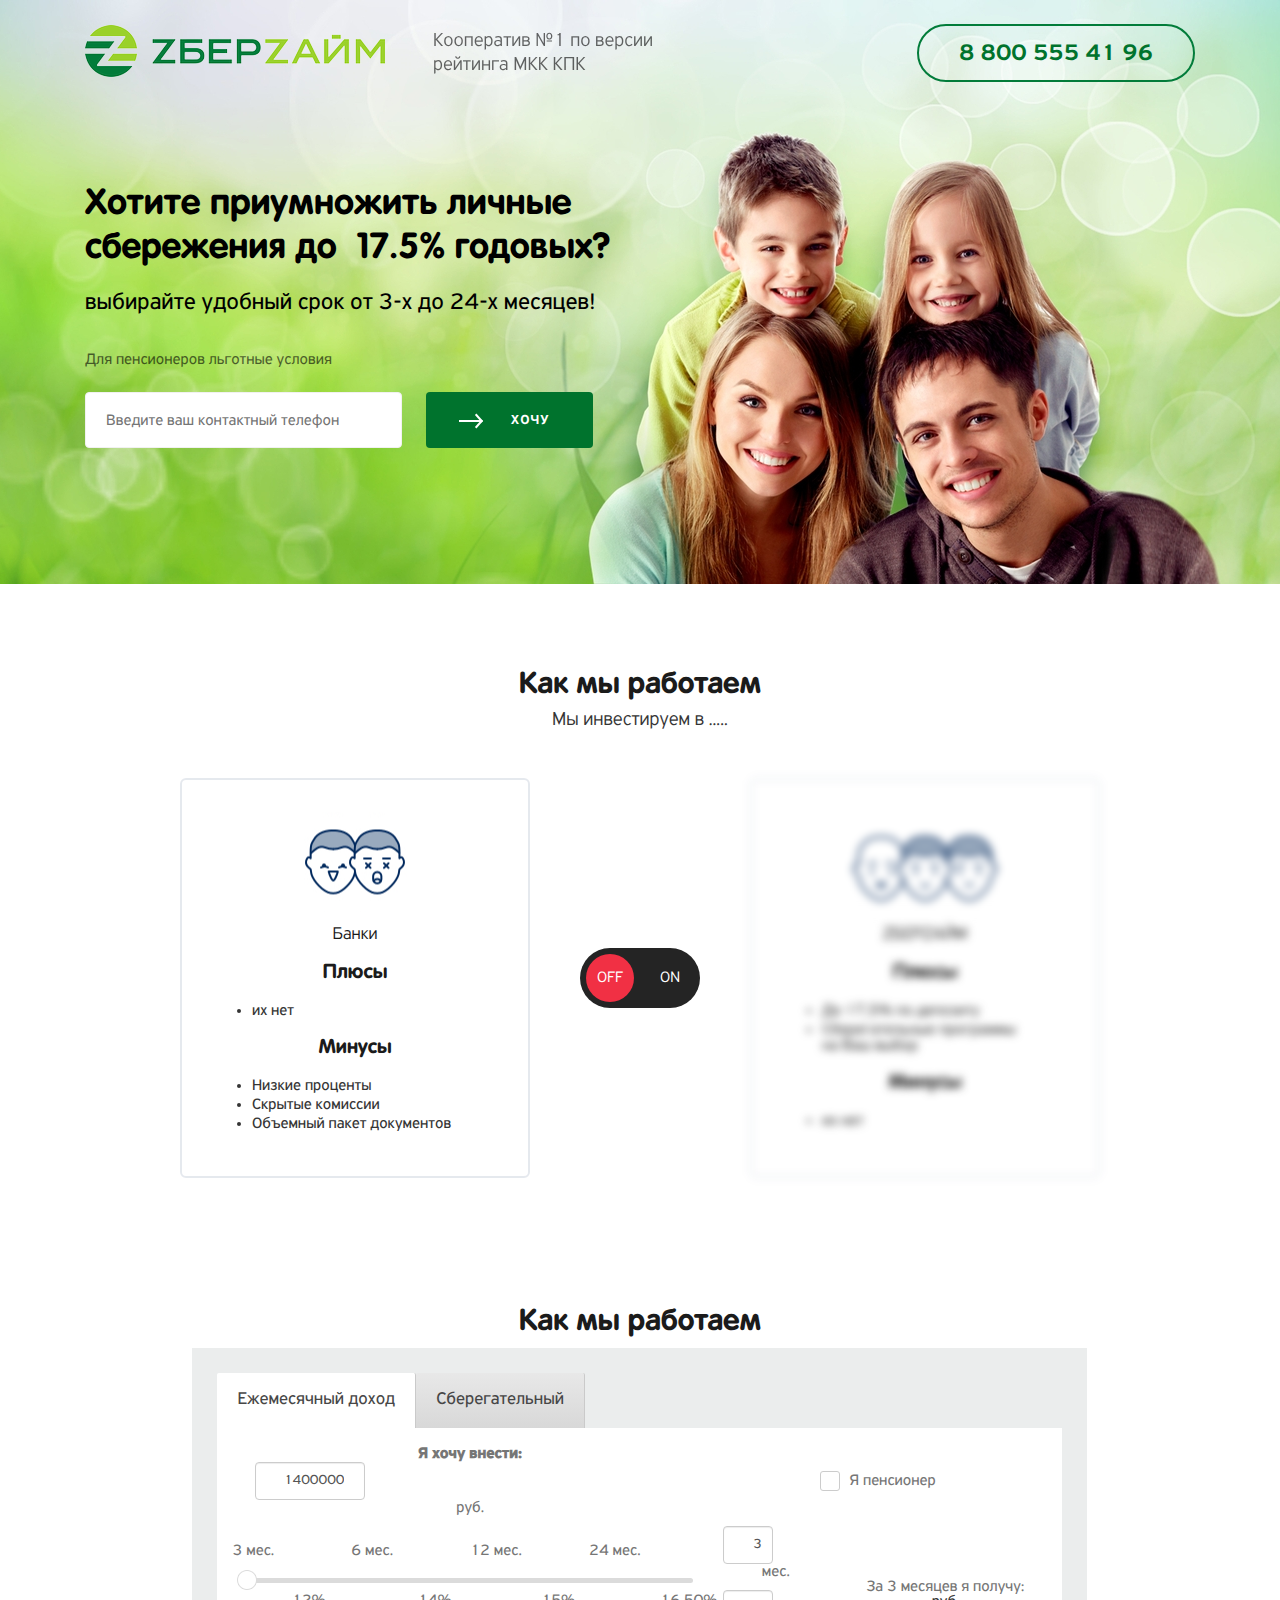
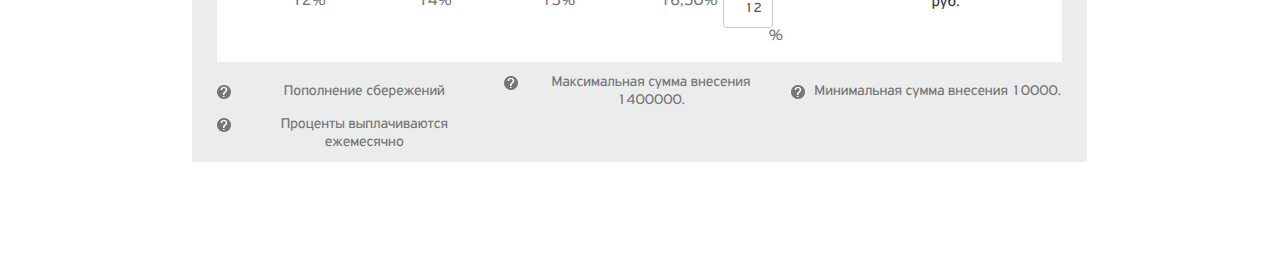
==== commit 620ebc1f: "add-calculator" ====
--- a/index.html
+++ b/index.html
@@ -6,13 +6,13 @@
 	<meta http-equiv="Content-Type" content="text/html; charset=utf-8">
 	<meta name="viewport" content="width=device-width, initial-scale=1">
 	<link id="favicon" rel="icon" href="img/favicon.png" type="image/x-icon" />
-
 	<link rel="stylesheet" type="text/css" href="js/fb/jquery.fancybox.css">
 	<!-- <link rel="stylesheet" type="text/css" href="css/_experts.css">
 		<link rel="stylesheet" type="text/css" href="css/_reviews.css">
 		<link rel="stylesheet" type="text/css" href="css/style.css"> -->
+	<link rel="stylesheet" type="text/css" href="css/bootstrap.css">
 	<link rel="stylesheet" type="text/css" href="css/screen.css">
-
+	<link rel="stylesheet" type="text/css" href="css/calc.css">
 	<script type="text/javascript" src="js/jquery-2.1.4.js"></script>
 	<script type="text/javascript" src="js/jquery.form.min.js"></script>
 	<script type="text/javascript" src="js/fb/jquery.fancybox.js"></script>
@@ -40,7 +40,7 @@
 						<form class="" action="http://smm.next-team.ru/mailer.php" method="post">
 							<input type="text" name="phone" placeholder="Введите ваш контактный телефон" value="">
 							<input type="hidden" name="info" value="main-block">
-                            <input type="hidden" name="target" value="hochu">
+							<input type="hidden" name="target" value="hochu">
 							<button class="but-with-arrow">
 								<span style="right: 44px;">Хочу</span>
 							</button>
@@ -49,13 +49,13 @@
 				</div>
 			</div>
 		</div>
-		<div class="bg" style="z-index: 200;">
+		<!-- <div class="bg" style="z-index: 200;">
 			<div>
 				<div>Мария Зотова<br>
 					<span>руководитель отдела СММ</span>
 				</div>
 			</div>
-		</div>
+		</div> -->
 	</section>
 
 	<section class="how-we-work simple">
@@ -108,6 +108,183 @@
 			</div>
 		</div>
 	</section>
+
+
+
+	<section class="how-we-work simple">
+		<div class="container">
+			<div class="row">
+				<div class="title col-12">
+					<h2>Как мы работаем</h2>
+					<div class="clearfix"></div>
+
+					<div class="col-md-10 col-md-offset-1">
+						<div class="widget-calc animate-box">
+							<div class="tab">
+								<a class="active" data-id="1" href="">Ежемесячный доход</a>
+								<a class="" data-id="2" href="">Сберегательный</a>
+							</div>
+							<div class="block">
+								<div class="item item-1" data-id="1">
+									<form accept-charset="UTF-8" action="/calc/add.php" class="new_saving row" id="new_saving_2" method="post">
+										<div style="display:none">
+											<input name="utf8" type="hidden" value="?">
+											<input name="type" type="hidden" value="ezhemesyachnyi">
+											<input name="authenticity_token" type="hidden" value="3IBlrjZFZVInV3wmo1ovO8wI/gHl64vb+JrmoEp1Vm8=">
+										</div>
+										<input id="saving_deposit_id_2" name="saving[deposit_id]" type="hidden" value="2">
+										<div class="col-md-12">
+											<div class="row">
+												<div class="ante col-xs-12 col-sm-6 col-md-7">
+													<span>Я хочу внести: </span><input id="saving_sum_2" name="saving[sum]" type="text" value="1400000"> руб.
+												</div>
+												<div class="pensioner col-xs-12 col-sm-6 col-md-5">
+													<span>
+														<input id="saving_pensioner_2" name="saving[pensioner]" type="checkbox" value="1">
+														<label for="saving_pensioner_2">Я пенсионер</label>
+													</span>
+												</div>
+											</div>
+										</div>
+										<div class="col-md-12">
+											<div class="row">
+												<div class="slider col-sm-9 col-md-7" data-max="1400000" data-min="10000">
+													<div class="box ui-slider ui-slider-horizontal ui-widget ui-widget-content ui-corner-all">
+														<div class="ui-slider-range ui-widget-header ui-corner-all ui-slider-range-min" style="width: 0%;"></div>
+														<a class="ui-slider-handle ui-state-default ui-corner-all" href="#" style="left: 0%;"></a>
+													</div>
+
+													<div class="u u_0" data-value="3" style="left: 0%">3 мес.</div>
+													<div class="u u_1" data-value="6" style="left: 25%">6 мес.</div>
+													<div class="u u_2" data-value="12" style="left: 50%">12 мес.</div>
+													<div class="u u_3" data-value="24" style="left: 75%">24 мес.</div>
+
+													<div class="d d_0" data-value="12" style="left: 12.5%">12%</div>
+													<div class="d d_1" data-value="14" style="left: 39%">14%</div>
+													<div class="d d_2" data-value="15" style="left: 65%">15%</div>
+													<div class="d d_3" data-value="16.5" style="left: 90%">16,50%</div>
+												</div>
+												<div class="field col-sm-3 col-md-2">
+													<div class="row">
+														<div class="i col-xs-6 col-sm-12">
+															<input class="input-id-1" id="saving_month_2" name="saving[month]" readonly="readonly" type="text" value="3"> мес.
+														</div>
+														<div class="i col-xs-6 col-sm-12">
+															<input class="input-id-2" id="saving_percent_2" name="saving[percent]" readonly="readonly" type="text" value="12"> %
+														</div>
+													</div>
+												</div>
+												<div class="total col-xs-12 col-md-3">
+													<div class="text">
+														<div class="hidden-text">Сумма не входит в рамки данной программы.</div>
+														<div class="regular">
+															За <span>3</span> месяцев я получу:
+														</div>
+													</div>
+													<div class="sum">54 906</div><div class="sum-desc"> руб.</div>
+													<input class="finsum" name="sum" type="hidden" value="54906">
+													<!--div class="bt">
+														<input class="btn" name="commit" type="submit" value="Внести">
+													</div-->
+												</div>
+											</div>
+										</div>
+									</form>
+								</div>
+								<div class="hidden item item-2" data-id="2">
+									<form accept-charset="UTF-8" action="/calc/add.php" class="new_saving row" id="new_saving_6" method="post">
+										<div style="display:none">
+											<input name="utf8" type="hidden" value="?">
+											<input name="type" type="hidden" value="sberegatelnyj">
+											<input name="authenticity_token" type="hidden" value="3IBlrjZFZVInV3wmo1ovO8wI/gHl64vb+JrmoEp1Vm8=">
+										</div>
+										<input id="saving_deposit_id_6" name="saving[deposit_id]" type="hidden" value="6">
+										<div class="col-md-12">
+											<div class="row">
+												<div class="ante col-xs-12 col-sm-6 col-md-7">
+													<span>Я хочу внести: </span><input id="saving_sum_6" name="saving[sum]" type="text" value="1400000"> руб.
+												</div>
+												<div class="pensioner col-xs-12 col-sm-6 col-md-5">
+													<span>
+														<input id="saving_pensioner_6" name="saving[pensioner]" type="checkbox" value="1">
+														<label for="saving_pensioner_6">Я пенсионер</label>
+													</span>
+												</div>
+											</div>
+										</div>
+										<div class="col-md-12">
+											<div class="row">
+												<div class="slider col-sm-9 col-md-7" data-max="1400000" data-min="10000">
+													<div class="box ui-slider ui-slider-horizontal ui-widget ui-widget-content ui-corner-all">
+														<div class="ui-slider-range ui-widget-header ui-corner-all ui-slider-range-min" style="width: 0%;"></div>
+														<a class="ui-slider-handle ui-state-default ui-corner-all" href="#" style="left: 0%;"></a>
+													</div>
+
+													<div class="u u_0" data-value="3" style="left: 0%">3 мес.</div>
+													<div class="u u_1" data-value="6" style="left: 25%">6 мес.</div>
+													<div class="u u_2" data-value="12" style="left: 50%">12 мес.</div>
+													<div class="u u_3" data-value="24" style="left: 75%">24 мес.</div>
+
+													<div class="d d_0" data-value="15" style="left: 12.5%">15%</div>
+													<div class="d d_1" data-value="16" style="left: 39%">16%</div>
+													<div class="d d_2" data-value="17" style="left: 65%">17%</div>
+													<div class="d d_3" data-value="18" style="left: 90%">18%</div>
+												</div>
+												<div class="field col-sm-3 col-md-2">
+													<div class="row">
+														<div class="i col-xs-6 col-sm-12">
+															<input class="input-id-1" id="saving_month_6" name="saving[month]" readonly="readonly" type="text" value="3"> мес.
+														</div>
+														<div class="i col-xs-6 col-sm-12">
+															<input class="input-id-2" id="saving_percent_6" name="saving[percent]" readonly="readonly" type="text" value="15"> %
+														</div>
+													</div>
+												</div>
+												<div class="total col-xs-12 col-md-3">
+													<div class="text">
+														<div class="hidden-text">Сумма не входит в рамки данной программы.</div>
+														<div class="regular">За <span>3</span> месяцев я получу: </div>
+													</div>
+													<div class="sum">61 731</div><div class="sum-desc"> руб.</div>
+													<input class="finsum" name="sum" type="hidden" value="61731">
+													<!--div class="bt">
+														<input class="btn" name="commit" type="submit" value="Внести">
+													</div-->
+												</div>
+											</div>
+										</div>
+									</form>
+								</div>
+								<div class="clearfix"></div>
+							</div>
+							<div class="inform inform-1" data-id="1">
+								<ul class="row">
+									<li class="col-sm-6 col-md-4">Пополнение сбережений</li>
+									<li class="col-sm-6 col-md-4">Максимальная сумма внесения 1400000.</li>
+									<li class="col-sm-6 col-md-4">Минимальная сумма внесения 10000.</li>
+									<li class="col-sm-6 col-md-4">Проценты выплачиваются ежемесячно</li>
+								</ul>
+								<div class="clearfix"></div>
+							</div>
+							<div class="hidden inform inform-2" data-id="2">
+								<ul class="row">
+									<li class="col-sm-6 col-md-4">Пополнение сбережений</li>
+									<li class="col-sm-6 col-md-4">Максимальная сумма внесения 1400000.</li>
+									<li class="col-sm-6 col-md-4">Минимальная сумма внесения 10000.</li>
+								</ul>
+								<div class="clearfix"></div>
+							</div>
+							<div class="clearfix"></div>
+						</div>
+					</div>
+					<div class="clearfix"></div>
+				</div>
+
+				</div>
+			</div>
+	</section>
+
+
 <!--
 	<section id="portfolio" class="portfolio simple">
 		<div class="container">
@@ -1115,6 +1292,9 @@
 </script>
 <!-- END CHATRA INTEGRATION WITH ROISTAT -->
 
+	<script type="text/javascript" src="js/jquery-ui.min.js"></script>
+	<script type="text/javascript" src="js/calc_app.js"></script>
+
 </body>
 
 
--- a/css/calc.css
+++ b/css/calc.css
@@ -0,0 +1,251 @@
+/* calc widget
+------------------------------------------------ */
+.widget-calc {
+	background: #ebeded; padding: 25px 25px 10px; margin-top: 11px;
+}
+.widget-calc .tab {
+	position: relative; width: 100%; height: 55px;
+}
+.widget-calc .tab a {
+	display: block;
+    width: initial;
+    height: 55px;
+    line-height: 55px;
+    border-radius: 2px 2px 0 0;
+    border-right: 1px solid rgb(202, 202, 202);
+    float: left;
+    font-size: 18px;
+    color: rgb(71, 71, 71);
+    text-decoration: none;
+    text-align: center;
+    padding: 0px 20px;
+	background: #e8e8e8; /* Old browsers */
+	background: -moz-linear-gradient(top, #e8e8e8 0%, #d8d8d8 100%); /* FF3.6-15 */
+	background: -webkit-linear-gradient(top, #e8e8e8 0%,#d8d8d8 100%); /* Chrome10-25,Safari5.1-6 */
+	background: linear-gradient(to bottom, #e8e8e8 0%,#d8d8d8 100%); /* W3C, IE10+, FF16+, Chrome26+, Opera12+, Safari7+ */
+	filter: progid:DXImageTransform.Microsoft.gradient( startColorstr='#e8e8e8', endColorstr='#d8d8d8',GradientType=0 ); /* IE6-9 */
+}
+.widget-calc .tab a:hover {
+	background: rgb(140, 197, 62);
+	color: #fff;
+}
+.widget-calc .tab a.active {
+	background: #fff; color: #474747;
+}
+.widget-calc .block {
+    position: relative;
+    background: rgb(255, 255, 255);
+    padding: 18px 30px;
+}
+.widget-calc .item {
+	position: relative;
+}
+.widget-calc .ante {
+	color: #767676;
+}
+.widget-calc .ante span {
+	font-weight: bold;
+}
+.calc-row{
+	margin: 0px!important;
+}
+.widget-calc .ante input[type='text'] {
+    margin: 0 5px 0 8px;
+    vertical-align: middle;
+    text-align: right;
+    width: 110px;
+    height: 38px;
+    padding: 10px 20px;
+    font-size: 14px;
+    line-height: 1.42857;
+    color: rgb(85, 85, 85);
+    background-color: rgb(255, 255, 255);
+    background-image: none;
+    border: 1px solid rgb(204, 204, 204);
+    border-radius: 4px;
+    -webkit-box-shadow: inset 0 1px 1px rgba(0, 0, 0, 0.075);
+    box-shadow: inset 0 1px 1px rgba(0, 0, 0, 0.075);
+    -webkit-transition: border-color ease-in-out 0.15s, box-shadow ease-in-out 0.15s;
+    -o-transition: border-color ease-in-out 0.15s, box-shadow ease-in-out 0.15s;
+    transition: border-color ease-in-out 0.15s, box-shadow ease-in-out 0.15s;
+}
+.widget-calc .field .i {
+	padding-top: 10px; color: #767676;
+}
+.widget-calc .field input[type='text'] {
+    width: 50px;
+    margin-right: 6px;
+    margin: 0 5px 0 0px;
+    vertical-align: middle;
+    text-align: right;
+    height: 38px;
+    padding: 10px 10px;
+    font-size: 14px;
+    line-height: 1.42857;
+    color: rgb(85, 85, 85);
+    background-color: rgb(255, 255, 255);
+    background-image: none;
+    border: 1px solid rgb(204, 204, 204);
+    border-radius: 4px;
+    -webkit-box-shadow: inset 0 1px 1px rgba(0, 0, 0, 0.075);
+    box-shadow: inset 0 1px 1px rgba(0, 0, 0, 0.075);
+    -webkit-transition: border-color ease-in-out 0.15s, box-shadow ease-in-out 0.15s;
+    -o-transition: border-color ease-in-out 0.15s, box-shadow ease-in-out 0.15s;
+    transition: border-color ease-in-out 0.15s, box-shadow ease-in-out 0.15s;
+}
+.widget-calc .pensioner {
+    color: #767676;
+    line-height: 32px;
+}
+.widget-calc .pensioner input{
+    display: none;
+}
+.widget-calc .pensioner label{
+    display: block;
+}
+.widget-calc .pensioner label:before{
+	display: inline-block;
+    content: "\f00c";
+    width: 20px;
+    height: 20px;
+    border: 1px solid rgb(204, 204, 204);
+    border-radius: 3px;
+    margin-right: 10px;
+    position: relative;
+    font-family: 'icomoon';
+    text-align: center;
+	line-height: 18px;
+	color: rgba(255, 255, 255, 0);
+}
+.widget-calc .pensioner input:checked+label:before{
+	background: rgb(141, 198, 63);
+    border: 1px solid rgb(141, 198, 63);
+	color: rgba(255, 255, 255, 1);
+}
+.widget-calc .pensioner span {
+	margin-left: 8px;
+}
+.widget-calc .pensioner span {
+	margin-left: 0px;
+}
+.widget-calc .total .text {
+	color: #767676;
+}
+.widget-calc .total .sum {
+	padding-top: 10px; color: #474747; font-size: 32px;
+	display: inline-block;
+}
+.widget-calc .total .sum-desc {
+	display: inline-block;
+}
+.widget-calc .total .bt {
+	padding-top: 12px;
+}
+.widget-calc .inform {
+	position: relative; width: 100%; padding-top: 6px; color: #767676;
+}
+.widget-calc .inform:after {
+	content: ''; display: block; clear: both; visibility: hidden; height: 0;
+}
+.widget-calc .inform ul {
+	list-style-type: none;
+	padding: 0px;
+}
+.widget-calc .inform ul:first-child {
+	padding-left: 0;
+	margin-left: 0px;
+}
+.widget-calc .inform li {
+	background: url(../img/question.png) 0px 2px no-repeat;
+	min-height: 14px;
+	padding-left: 22px;
+	margin-top: 6px;
+	font-size: 15px;
+	line-height: 18px;
+}
+.widget-calc .slider {
+	position: relative; height: 5px; margin-top: 46px; margin-bottom: 46px;
+}
+.widget-calc .slider .u,
+.widget-calc .slider .d {
+	position: absolute; left: 0px; top: -35px; white-space: nowrap; color: #767676;
+}
+.widget-calc .slider .d {
+	top: 15px;
+}
+
+.widget-calc .ui-slider-horizontal {
+	background: #dbdbdb; height: 5px; border-radius: 10px; margin: 0px;position: relative; top: 0px;
+}
+.widget-calc .ui-slider-range {
+	position: absolute; left: 0px; top: 0px; background: #ffd800; height: 5px; border-radius: 10px;
+}
+.widget-calc .ui-slider-handle {
+	top: 50%; margin: -10px 0 0 -10px; background: url(../img/ui-slider-handle.png) no-repeat; width: 20px; height: 20px; display: block; position: absolute; z-index: 100;
+	-webkit-transition: 0.2s;
+    -o-transition: 0.2s;
+    transition: 0.2s;
+}
+.widget-calc .total .text .hidden-text{
+	display: none;
+}
+.widget-calc .total .text {
+	margin-top: 30px;
+	line-height: 14px;
+}
+@media (max-width: 768px) {
+	.widget-calc .slider .d:last-child{
+		margin-left: -16px;
+	}
+	.widget-calc .pensioner {
+		margin-top: 15px;
+	}
+	.widget-calc .ante span {
+		display: block;
+		font-weight: bold;
+	}
+	.widget-calc .ante input[type='text']{
+		margin-left: 0px;
+	}
+}
+@media (max-width: 450px) {
+	.widget-calc .tab a{
+		padding: 0px 10px;
+		font-size: 15px;
+	}
+}
+@media (max-width: 380px) {
+	.widget-calc .tab a{
+		float:none;
+		height: 40px;
+		line-height: 40px;
+		position: relative;
+		background: rgb(216, 216, 216);
+		width:100%;
+		border-right: none;
+	}
+	.widget-calc .tab {
+		position: relative;
+		width: 100%;
+		height: initial;
+	}
+	.widget-calc .tab a:before {
+		display: inline-block;
+		content: "\f00c";
+		width: 20px;
+		height: 20px;
+		border: 1px solid rgb(204, 204, 204);
+		border-radius: 3px;
+		position: absolute;
+		font-family: 'icomoon';
+		line-height: 20px;
+		top: 10px;
+		left: 10px;
+		color: rgba(0, 0, 0, 0);
+	}
+	.widget-calc .tab a.active:before {
+		background: rgb(141, 198, 63);
+		border: 1px solid rgb(141, 198, 63);
+		color: rgba(255, 255, 255, 1);
+	}
+}
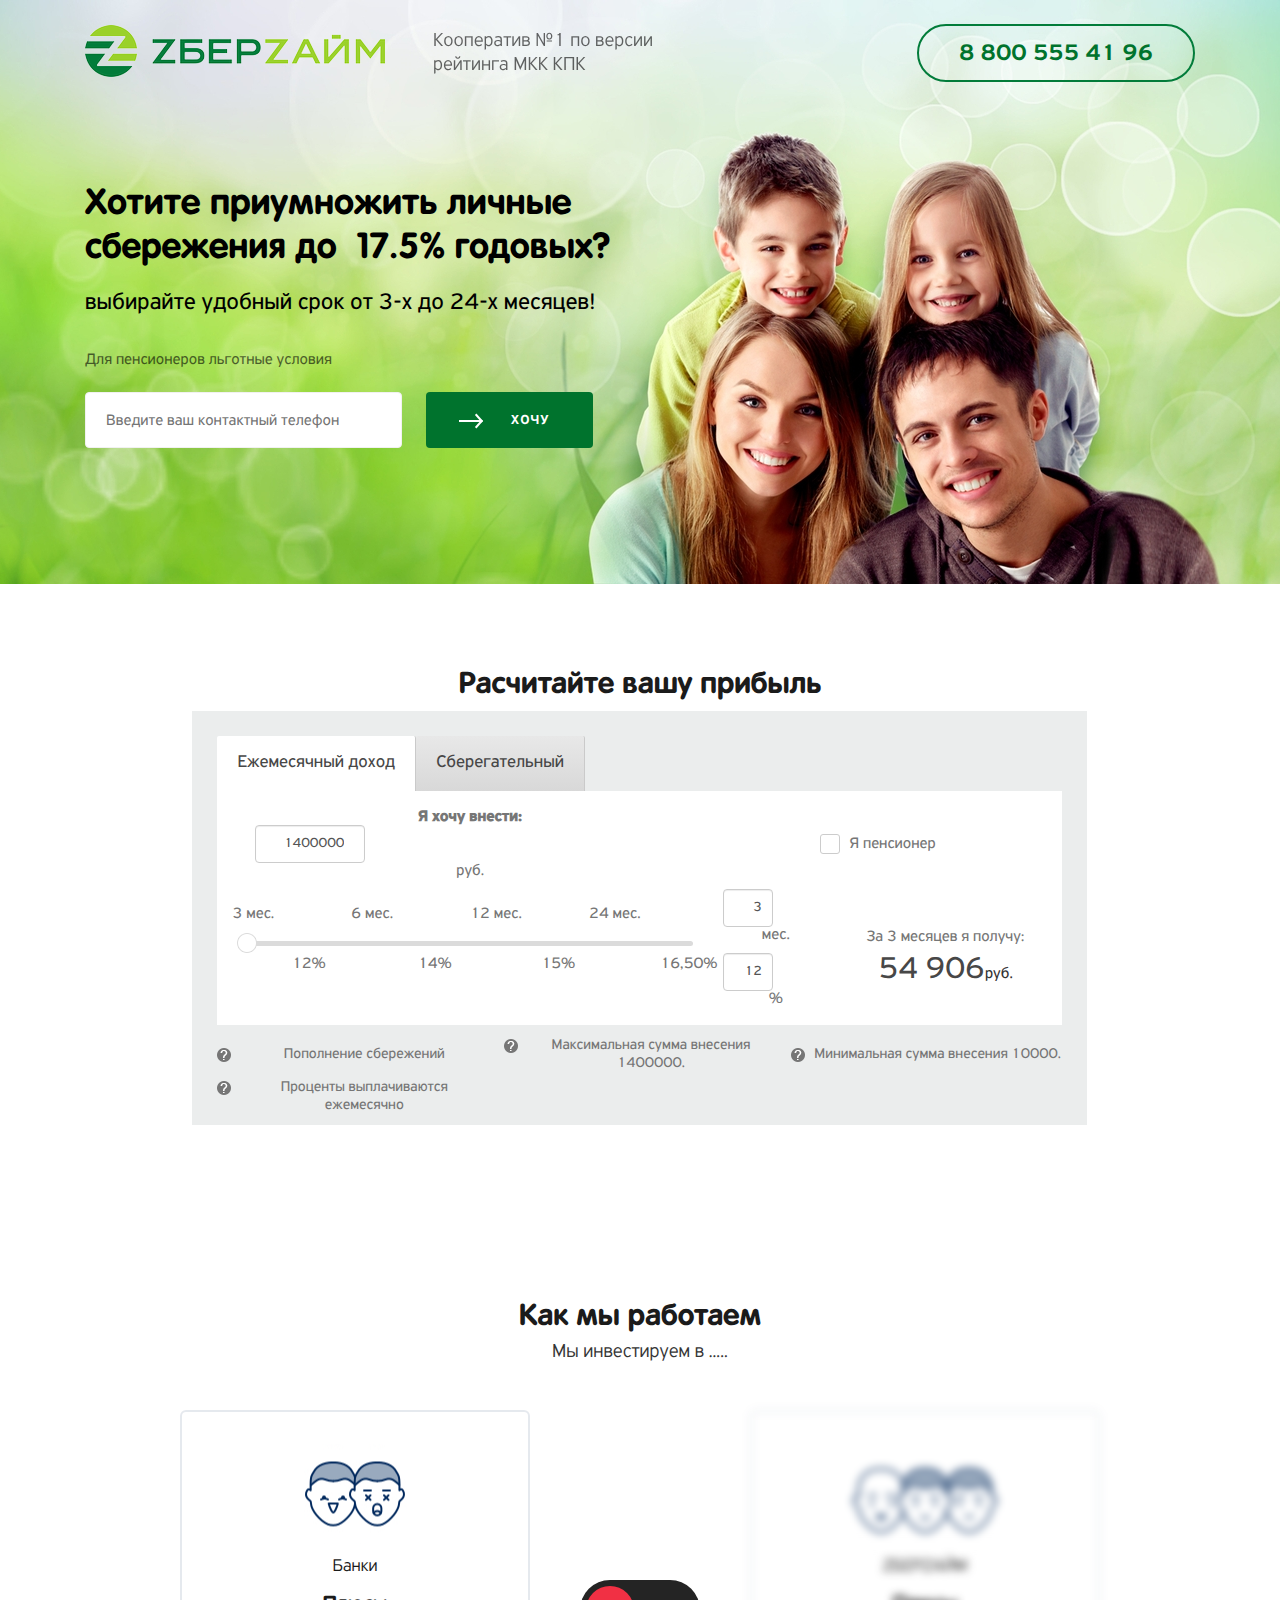
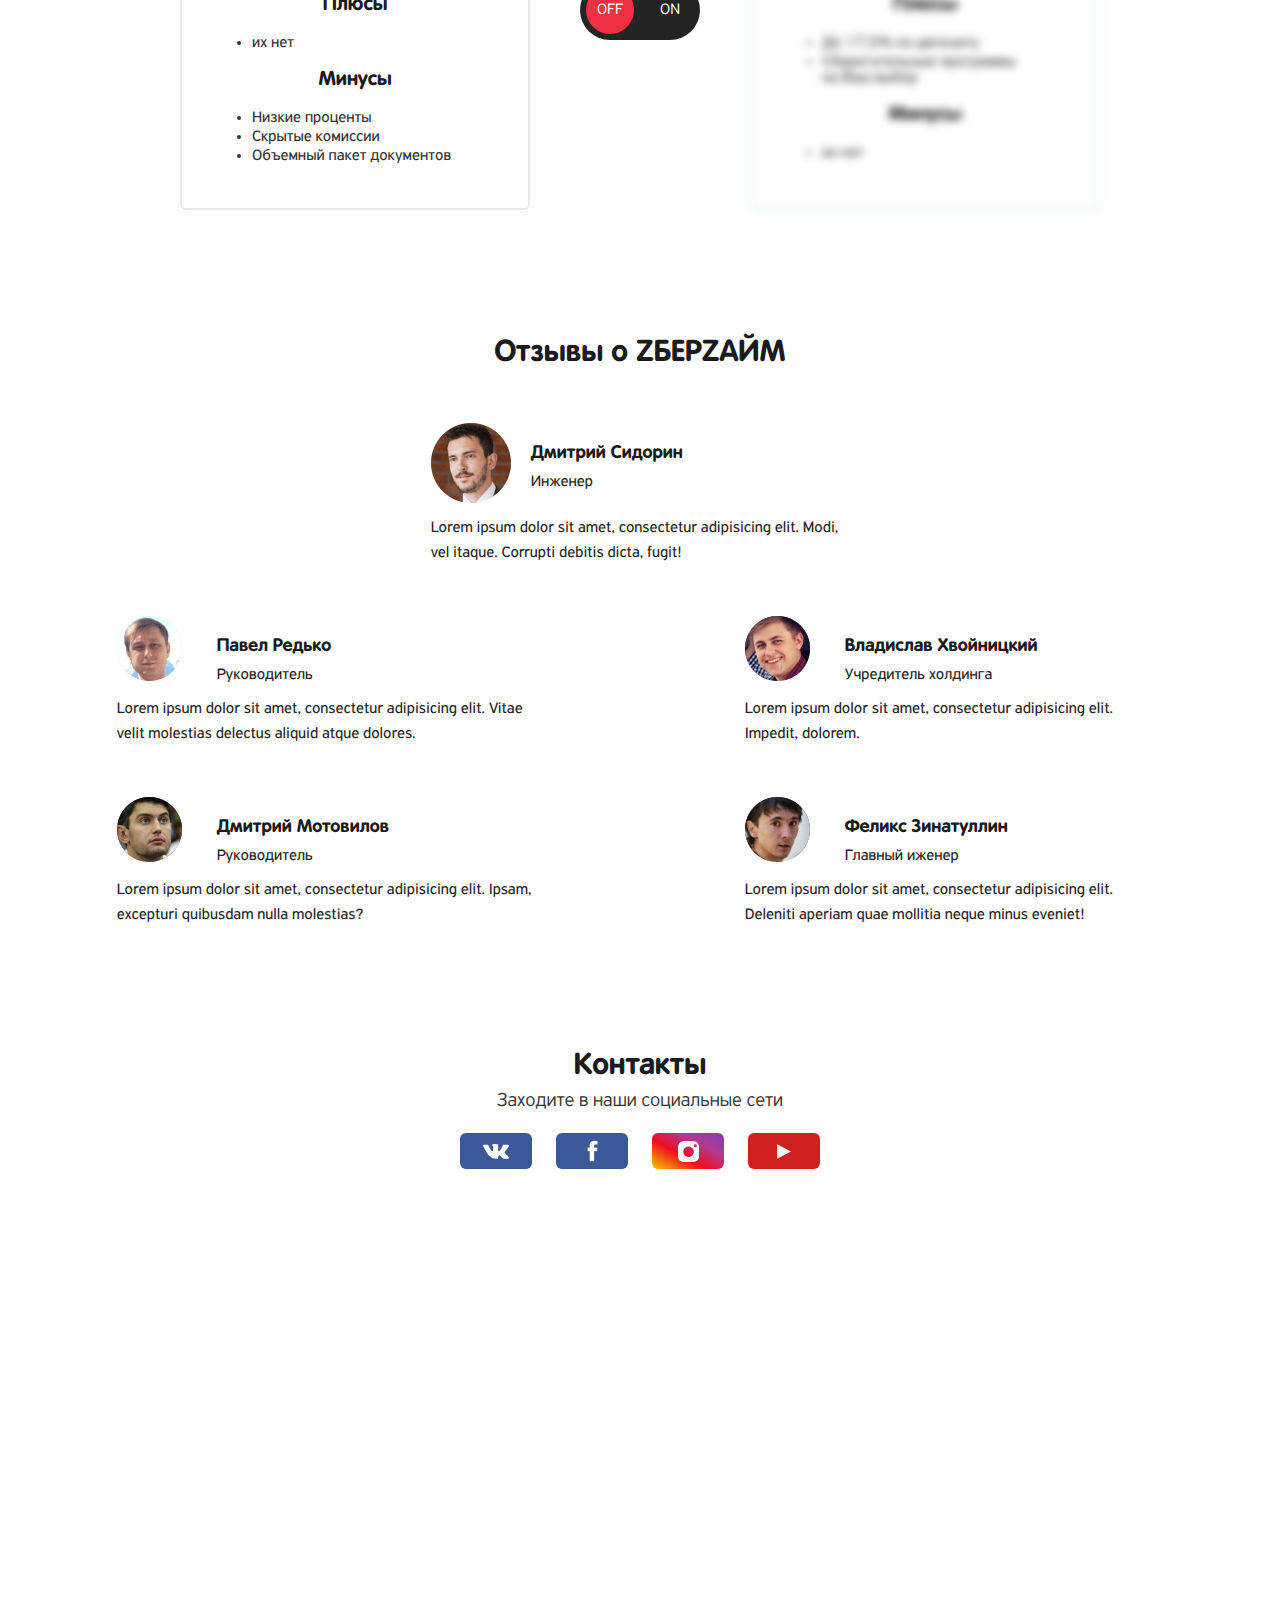
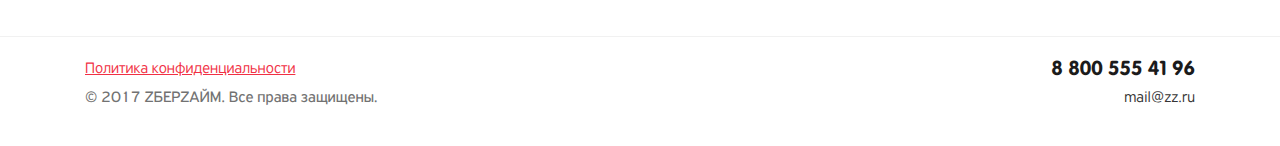
==== commit 824ccc8a: "pre-production" ====
--- a/index.html
+++ b/index.html
@@ -62,60 +62,7 @@
 		<div class="container">
 			<div class="row">
 				<div class="title col-12">
-					<h2>Как мы работаем</h2>
-					<p class="subtitle">Мы инвестируем в .....</p>
-				</div>
-				<div class="col-12 col-md-6 offset-md-3 col-xl-4 offset-xl-1">
-					<div class="company">
-						<div id="other-companies" class="sprite"></div>
-						<h3>Банки</h3>
-						<h4>Плюсы</h4>
-						<ul>
-							<li>их нет</li>
-						</ul>
-						<h4>Минусы</h4>
-						<ul>
-							<li>Низкие проценты</li>
-							<li>Скрытые комиссии</li>
-							<li>Объемный пакет документов</li>
-						</ul>
-					</div>
-				</div>
-				<div class="col-12 col-md-12 col-xl-2">
-					<div class="switch off">
-						<div class="red-circle"></div>
-						<div class="text">
-							<span>off</span>
-							<span>on</span>
-						</div>
-					</div>
-				</div>
-				<div class="col-12 col-md-6 offset-md-3 col-xl-4 offset-xl-0">
-					<div class="company companyOnBlur">
-						<div id="next-team" class="sprite"></div>
-						<h3>ZБЕРZАЙМ</h3>
-						<h4>Плюсы</h4>
-						<ul>
-							<li>До 17,5% по депозиту</li>
-							<li>Сберегательные программы на Ваш выбор</li>
-						</ul>
-						<h4>Минусы</h4>
-						<ul>
-							<li>их нет</li>
-						</ul>
-					</div>
-				</div>
-			</div>
-		</div>
-	</section>
-
-
-
-	<section class="how-we-work simple">
-		<div class="container">
-			<div class="row">
-				<div class="title col-12">
-					<h2>Как мы работаем</h2>
+					<h2>Расчитайте вашу прибыль</h2>
 					<div class="clearfix"></div>
 
 					<div class="col-md-10 col-md-offset-1">
@@ -271,6 +218,7 @@
 									<li class="col-sm-6 col-md-4">Пополнение сбережений</li>
 									<li class="col-sm-6 col-md-4">Максимальная сумма внесения 1400000.</li>
 									<li class="col-sm-6 col-md-4">Минимальная сумма внесения 10000.</li>
+									<li class="col-sm-6 col-md-4">Проценты выплачиваются в конце срока</li>
 								</ul>
 								<div class="clearfix"></div>
 							</div>
@@ -285,830 +233,122 @@
 	</section>
 
 
-<!--
-	<section id="portfolio" class="portfolio simple">
+		<section class="how-we-work simple">
 		<div class="container">
 			<div class="row">
 				<div class="title col-12">
-					<h2>Наше портфолио</h2>
-					<p class="subtitle">Наши клиенты получают заказы с соц. сетей</p>
-				</div>
-				<div class="work-container col-12 col-md-6 col-xl-4">
-					<div class="work">
-						<div class="screenshot">
-							<img src="img/screenshot-01.jpg" alt="">
-						</div>
+					<h2>Как мы работаем</h2>
+					<p class="subtitle">Мы инвестируем в .....</p>
+				</div>
+				<div class="col-12 col-md-6 offset-md-3 col-xl-4 offset-xl-1">
+					<div class="company">
+						<div id="other-companies" class="sprite"></div>
+						<h3>Банки</h3>
+						<h4>Плюсы</h4>
+						<ul>
+							<li>их нет</li>
+						</ul>
+						<h4>Минусы</h4>
+						<ul>
+							<li>Низкие проценты</li>
+							<li>Скрытые комиссии</li>
+							<li>Объемный пакет документов</li>
+						</ul>
+					</div>
+				</div>
+				<div class="col-12 col-md-12 col-xl-2">
+					<div class="switch off">
+						<div class="red-circle"></div>
 						<div class="text">
-							<h3>Доктор Борменталь</h3>
-							<p class="subtitle">клиника для снижения веса</p>
-							<div class="social">
-								<div><img src="img/case-insta.svg" alt=""></div>
-								<div><img src="img/case-vk.svg" alt=""></div>
-								<div><img src="img/case-fb.svg" alt=""></div>
-								<div><img src="img/case-ok.svg" alt=""></div>
-							</div>
-							<ul>
-								<li>увеличили подписчиков в 2 раза</li>
-								<li>модерируем все аккаунты 24/7</li>
-							</ul>
-							<div class="to-watch">
-								<a href="#client-video" class="fancybox">Смотреть видео от клиента</a>
-							</div>
-						</div>
-					</div>
-					<div class="popup-container">
-						<div class="work-popup">
-								<div class="img">
-									<img src="img/cases/bormen.png" alt="">
-								</div>
-								<div class="text">
-									<h2>Доктор Борменталь</h2>
-									<p><b>Задача:</b> привлечение новых подписчиков, узнаваемость бренда и освещение акций клиники; работа с репутацией.</p>
-									<p>Мы начали работу с данной компанией в сентябре 2016 года. мы ежедневно выкладывали фотографии из клиники. Они сильно повышают доверие к продукту.Рассказывали о сотрудниках, акциях, и размещали отзывы.</p>
-									<div>Мы выполняем следующие работы для клиента:
-										<ul>
-											<li>администрируем и управляем всеми сообществами</li>
-											<li>мониторим все социальные медиа на предмет упоминаний</li>
-											<li>разрабатываем акции и конкурсы для повышения активности</li>
-											<li>устраняем весь негатив вокруг бренда и передаем в отдел качества</li>
-											<li>выходим в рекомендациях Instgram по хештегам</li>
-											<li>разработали и внедрили контент-план с рекомендациям по фотографиям и темами обсуждений</li>
-										</ul>
-									</div>
-									<h3>Результаты:</h3>
-									<p>
-										Среднее увеличение участников в группах: 5 000 чел.<br>
-										Устранили весь негатив за 3 месяца вокруг бренда.<br>
-										Нам доверили вести личный аккаунт доктора Борменталя.<br>
-									</p>
-								</div>
-								<div class="img">
-									<img src="img/cases/1.png" alt="">
-								</div>
-						</div>
-					</div>
-				</div>
-				<div class="work-container col-12 col-md-6 col-xl-4">
-					<div class="work">
-						<div class="screenshot">
-							<img src="img/screenshot-02.jpg" alt="">
-						</div>
-						<div class="text">
-							<h3>Персона</h3>
-							<p class="subtitle">сеть салонов красоты</p>
-							<div class="social">
-								<div><img src="img/case-insta.svg" alt=""></div>
-								<div class="disable"><img src="img/case-vk.svg" alt=""></div>
-								<div><img src="img/case-fb.svg" alt=""></div>
-								<div class="disable"><img src="img/case-ok.svg" alt=""></div>
-							</div>
-							<ul>
-								<li>Привлекаем блогеров для рекламы</li>
-								<li>Проводим постоянные акции клиенту</li>
-							</ul>
-							<div class="to-watch">
-								<a href="#client-video" class="fancybox">Смотреть видео от клиента</a>
-							</div>
-						</div>
-					</div>
-					<div class="popup-container">
-						<div class="work-popup">
-								<div class="img">
-									<img src="img/cases/persona.png" alt="">
-								</div>
-								<div class="text">
-									<h2>Персона</h2>
-									<p><b>Задача:</b> привлечение новых подписчиков, повторные заказы от текущих клиентов, реклама по геопозиции.</p>
-									<p>Для увеличения подписчиков и большего охвата мы сотрудничали с блогерами в инстаграме у которых кол-во подписчиков от 100 000. Договаривались исключительно на бартер. Они приходили в один из салонов и затем оставляли фото отзыв о салоне и процедуре. Прирост с каждого блогера составил от 200 до 700 человек моментально.</p>
-									<div>Мы выполняем следующие работы для клиента:
-										<ul>
-											<li>ежедневный постинг фотографий "рабочего процесса"</li>
-											<li>повышения доверия к бренду и услугам</li>
-											<li>анализ и подбор целевых хештегов</li>
-											<li>привлечение блогеров для рекламы</li>
-											<li>индивидуальный дизайн акций</li>
-											<li>таргетинг по геолокации вокруг слонов</li>
-										</ul>
-									</div>
-									<h3>Результаты:</h3>
-									<p>
-										Прирост новых активных подписчиков (не ботов) более 8 000 чел.<br>
-										Повышение лояльности и узнаваемости бренда.<br>
-										Охват с помощью блогеров более 1 000 000 чел.<br>
-									</p>
-								</div>
-								<div class="img">
-									<img src="img/cases/2.png" alt="">
-								</div>
-						</div>
-					</div>
-				</div>
-				<div class="work-container col-12 col-md-6 col-xl-4">
-					<div class="work">
-						<div class="screenshot">
-							<img src="img/screenshot-03.jpg" alt="">
-						</div>
-						<div class="text">
-							<h3>5fit</h3>
-							<p class="subtitle">сеть студий EMS-тренировок</p>
-							<div class="social">
-								<div><img src="img/case-insta.svg" alt=""></div>
-								<div><img src="img/case-vk.svg" alt=""></div>
-								<div><img src="img/case-fb.svg" alt=""></div>
-								<div class="disable"><img src="img/case-ok.svg" alt=""></div>
-							</div>
-							<ul>
-								<li>Создали фирменное оформление постов </li>
-								<li>Привлекаем новых клиентов из соц. сетей</li>
-							</ul>
-							<div class="to-watch">
-								<a href="#client-video" class="fancybox">Смотреть видео от клиента</a>
-							</div>
-						</div>
-					</div>
-					<div class="popup-container">
-						<div class="work-popup">
-								<div class="img">
-									<img src="img/cases/5fit.png" alt="">
-								</div>
-								<div class="text">
-									<h2>5 fit</h2>
-									<p><b>Задача:</b> развитие и поддержка сети фитнес-центров в Москве. Повышение имиджа бренда и поиск новых клиентов.</p>
-									<div>Мы выполняем следующие работы для клиента:
-										<ul>
-											<li>фирменное брендирование и оформление всех сообществ</li>
-											<li>привлечение новых потенциальных клиентов на пробное занятие</li>
-											<li>разработана индивидуальная стратегия привлечения новых подписчиков</li>
-											<li>тщательно проработали контент-план, составляя посты таким образом, чтобы они выходили в часы наибольшей активности пользователей</li>
-											<li>настроили таргетированную рекламу по сегментам ЦА</li>
-											<li>работа с тренерами и составление совместно уникального контента</li>
-											<li>разрабатываем акции и конкурсы для повышения активности</li>
-										</ul>
-									</div>
-									<h3>Результаты:</h3>
-									<p>
-										Привлекли новых подписчиков в группы. Провели несколько рекламный кампаний и заполнили пару групп для занятий. Весь контент подготавливается и индивидуально согласовывается с заказчиком.<br>
-									</p>
-								</div>
-								<div class="img">
-									<img src="img/cases/3.png" alt="">
-								</div>
-						</div>
-					</div>
-				</div>
-				<div class="work-container col-12 col-md-6 col-xl-4">
-					<div class="work">
-						<div class="screenshot">
-							<img src="img/screenshot-04.jpg" alt="">
-						</div>
-						<div class="text">
-							<h3>Паровозоф</h3>
-							<p class="subtitle">интернет-магазин вейпов</p>
-							<div class="social">
-								<div class="disable"><img src="img/case-insta.svg" alt=""></div>
-								<div><img src="img/case-vk.svg" alt=""></div>
-								<div target="_blank" class="disable"><img src="img/case-fb.svg" alt=""></div>
-								<div target="_blank" class="disable"><img src="img/case-ok.svg" alt=""></div>
-							</div>
-							<ul>
-								<li>Развитие группы и проведение конкурсов</li>
-								<li>Работа с потенциальными заказами</li>
-							</ul>
-							<div class="to-watch">
-								<a href="#client-video" class="fancybox">Смотреть видео от клиента</a>
-							</div>
-						</div>
-					</div>
-					<div class="popup-container">
-						<div class="work-popup">
-								<div class="img">
-									<img src="img/cases/parav.png" alt="">
-								</div>
-								<div class="text">
-									<h2>Паровозоф</h2>
-									<p><b>Задача:</b> работа с подписчиками группы, освещение товаров и выстраивание лояльности клиентов в соц. сетях</p>
-									<div>Мы выполняем следующие работы для клиента:
-										<ul>
-											<li>модерация группы и передача потенциальных заказов менеджерам</li>
-											<li>проведение розыгрышей и подарков от бренда</li>
-											<li>общение с текущей аудиторией и ответы на вопросы</li>
-											<li>оперативное наполнение группы новыми товарами</li>
-										</ul>
-									</div>
-									<h3>Результаты:</h3>
-									<p>
-										Большой органический прирост пользователей от розыгрышей. Привлечение новых клиентов из обсуждений и комментариев в группе.<br>
-									</p>
-								</div>
-								<div class="img">
-									<img src="img/cases/4.png" alt="">
-								</div>
-						</div>
-					</div>
-				</div>
-				<div class="work-container col-12 col-md-6 col-xl-4">
-					<div class="work">
-						<div class="screenshot">
-							<img src="img/screenshot-05.jpg" alt="">
-						</div>
-						<div class="text">
-							<h3>Vityaz-fight</h3>
-							<p class="subtitle">клуб единоборств и тренажерный зал</p>
-							<div class="social">
-								<div><img src="img/case-insta.svg" alt=""></div>
-								<div><img src="img/case-vk.svg" alt=""></div>
-								<div class="disable"><img src="img/case-fb.svg" alt=""></div>
-								<div class="disable"><img src="img/case-ok.svg" alt=""></div>
-							</div>
-							<ul>
-								<li>Более 50 заявок ежемесячно</li>
-								<li>Запуск всех соц.сетей с нуля</li>
-							</ul>
-							<div class="to-watch">
-								<a href="#client-video" class="fancybox">Смотреть видео от клиента</a>
-							</div>
-						</div>
-					</div>
-					<div class="popup-container">
-						<div class="work-popup">
-								<div class="img">
-									<img src="img/cases/vityaz.png" alt="">
-								</div>
-								<div class="text">
-									<h2>Vityaz-fight</h2>
-									<p><b>Задача:</b> развитие сообщества спортивного клуба ВКонтакте и Instagram. Привлечение новых клиентов, привлечение людей в сообщества, лидогенерация, повышение узнаваемости бренда, увеличение охвата целевой аудитории и активности в сообществе.</p>
-									<div>Подготовительные мероприятия:
-										<ul>
-											<li>проведен анализ конкурентов и определен портрет целевой аудитории</li>
-											<li>разработана стратегия привлечения новых подписчиков</li>
-											<li>созданы брендированные сообщества</li>
-											<li>разработан единый фирменный стиль для сообществ</li>
-										</ul>
-									</div>
-									<div>Мы выполняем следующие работы для клиента:
-										<ul>
-											<li>управление и ведение сообщества</li>
-											<li>реклама в социальных сетях</li>
-											<li>мониторинг социальных медиа</li>
-											<li>проведен конкурс среди пользователей ЦА</li>
-											<li>управление и ведение сообщества</li>
-											<li>тщательно прорабатывали контент-план, составляя посты таким образом, чтобы они выходили в часы наибольшей активности пользователей</li>
-											<li>мониторили активность подписчиков на страницах</li>
-											<li>настроена таргетированная реклама по сегментам ЦА</li>
-											<li>работа с тренерами и составление совместно уникального контента</li>
-										</ul>
-									</div>
-									<h3>Результаты:</h3>
-									<p>
-										Мы добились широкого охвата и многочисленных упоминаний клуба в соц.сетях.<br>
-										Целевых обращений: 230<br>
-										Охват целевых пользователей: 54 000<br>
-									</p>
-								</div>
-								<div class="img">
-									<img src="img/cases/5.png" alt="">
-								</div>
-						</div>
-					</div>
-				</div>
-				<div class="work-container col-12 col-md-6 col-xl-4">
-					<div class="work">
-						<div class="screenshot">
-							<img src="img/screenshot-06.jpg" alt="">
-						</div>
-						<div class="text">
-							<h3>S-klass clinic</h3>
-							<p class="subtitle">сеть медицинский клиник</p>
-							<div class="social">
-								<div><img src="img/case-insta.svg" alt=""></div>
-								<div><img src="img/case-vk.svg" alt=""></div>
-								<div><img src="img/case-fb.svg" alt=""></div>
-								<div><img src="img/case-ok.svg" alt=""></div>
-							</div>
-							<ul>
-								<li>Работа с репутацией в интернете</li>
-								<li>Увеличение охвата рекламы в 2,5 раза</li>
-							</ul>
-							<div class="to-watch">
-								<a href="#client-video" class="fancybox">Смотреть видео от клиента</a>
-							</div>
-						</div>
-					</div>
-					<div class="popup-container">
-						<div class="work-popup">
-								<div class="img">
-									<img src="img/cases/s_class.png" alt="">
-								</div>
-								<div class="text">
-									<h2>S-klass clinic</h2>
-									<p><b>Задача:</b> продвижение сообществ клиники ВКонтакте и Instagram Facebook и Одноклассниках. Привлечение новых клиентов, повышение узнаваемости бренда, увеличение охвата целевой аудитории и активности в сообществе.</p>
-									<div>Мы выполняем следующие работы для клиента:
-										<ul>
-											<li>поддержка бренда клиники “S Class Clinic”, информирование аудитории об  услугах клиники</li>
-											<li>привлечение новых потенциальных пациентов клиники</li>
-											<li>разработана индивидуальная стратегия привлечения новых подписчиков</li>
-											<li>фирменное брендирование и оформление всех сообществ</li>
-											<li>тщательно проработали контент-план, составляя посты таким образом, чтобы они выходили в часы наибольшей активности пользователей</li>
-											<li>настроили таргетированную рекламу по сегментам ЦА</li>
-											<li>очистка от спама, общение с подписчиками, консультирование по услугам от имени сообщества</li>
-											<li>создали из аккаунта в инстаграме бизнес-аккаунт (появились удобные кнопки для оперативной связи с клиникой: “позвонить”, “написать на электронную почту”, “местонахождение”).</li>
-										</ul>
-									</div>
-									<h3>Результаты:</h3>
-									<p>
-										Повысилась активность в соц.сетях, преимущественно в вконтакте, инстаграме и фейсбуке. Увеличилось число интересующихся услугами клиники. Клиент остался доволен и продолжает работу с нами.<br>
-									</p>
-								</div>
-								<div class="img">
-									<img src="img/cases/6.png" alt="">
-								</div>
-						</div>
-					</div>
-				</div>
-
-				<div class="form hidden col-12 col-md-6 offset-md-3">
-					<div class="form-container">
-						<div class="title">
-							<h2>Хотите ещё больше?</h2>
-							<p class="subtitle">Оставьте свои контактные данные и мы вышлем вам полное портфолио</p>
-						</div>
-						<form class="" action="http://smm.next-team.ru/mailer.php" method="post">
-							<input type="text" name="name" placeholder="Введите ваше имя" value="">
-							<input type="text" name="phone" placeholder="Введите ваш контактный телефон" value="">
-							<input type="text" name="email" placeholder="Введите ваш e-mail" value="">
-							<input type="hidden" name="info" value="портфолио">
-                            <input type="hidden" name="target" value="bolshe">
-							<button class="but-with-arrow">
-								<span>Получить</span>
-							</button>
-						</form>
-					</div>
-				</div>
-
-				<div class="show-more-container col-12">
-					<a href="#" class="show-more">ПОКАЗАТЬ ЕЩЁ</a>
+							<span>off</span>
+							<span>on</span>
+						</div>
+					</div>
+				</div>
+				<div class="col-12 col-md-6 offset-md-3 col-xl-4 offset-xl-0">
+					<div class="company companyOnBlur">
+						<div id="next-team" class="sprite"></div>
+						<h3>ZБЕРZАЙМ</h3>
+						<h4>Плюсы</h4>
+						<ul>
+							<li>До 17,5% по депозиту</li>
+							<li>Сберегательные программы на Ваш выбор</li>
+						</ul>
+						<h4>Минусы</h4>
+						<ul>
+							<li>их нет</li>
+						</ul>
+					</div>
 				</div>
 			</div>
 		</div>
 	</section>
 
-	<div class="from-dr-octavius">
-		<section class="experts">
-			<h2>Руководители отдела СММ</h2>
-			<p>Работайте с командой профессионалов</p>
-			<ul>
-				<li>• 11 секретных методов продвижения</li>
-				<li>• Индивидуальная стратегия развития</li>
-				<li>• Поддержка 24/7</li>
-				<li>• Анализ ниши</li>
-				<li>• Разработка логотипа</li>
-				<a href="#question" class="fancybox">
-					<button class="but-with-arrow">
-						<span>Задать Вопрос</span></button>
-				</a>
-			</ul>
-		</section>
-		<div class="expertMap">
-
-			<div class="">
-				<div class="">
-					Анна Варламова
-					<br><span>
-						старший СММ-специалист
-					</span>
-				</div>
-			</div>
-
-			<div class="">
-				<div class="">
-					Алия Садыкова
-					<br><span>
-						старший СММ-специалист
-					</span>
-				</div>
-			</div>
-
-			<div class="">
-				<div class="">
-					Мария Зотова
-					<br><span>
-						руководитель отдела СММ
-					</span>
-				</div>
-			</div>
-
-			<div class="">
-				<div class="">
-					Константин Ярухин
-					<br><span>
-						ведущий таргетолог
-					</span>
-				</div>
-			</div>
-
-		</div>
-	</div>
-
-	<section class="office simple">
-		<div class="container">
-			<div class="row">
-				<div class="title col-12">
-					<h2>Наш офис</h2>
-					<p class="subtitle">Атмосфера, которая доказывает наш профессионализм</p>
-				</div>
-			</div>
-			<div class="row photos">
-				<a href="img/office/IMG_3013.jpg" rel="office" class="fancybox photo col-12 col-md-4 col-xl-3">
-					<div class="img" style="background-image: url('img/office/IMG_3013.jpg')"></div>
-					<p>Мы одна большая команда <br>и работаем как одно целое</p>
-				</a>
-				<a href="img/office/IMG_2953.jpg" rel="office" class="fancybox photo col-12 col-md-4 col-xl-3">
-					<div class="img" style="background-image: url('img/office/IMG_2953.jpg')"></div>
-					<p>В нашем офисе лучшее оборудование<br> для эффективной работы, которое <br> ускоряет работу</p>
-				</a>
-				<a href="img/office/IMG_2989.jpg" rel="office" class="fancybox photo col-12 col-md-4 col-xl-3">
-					<div class="img" style="background-image: url('img/office/IMG_2989.jpg')"></div>
-					<p>Каждая продажа это удар <br>в гонг и моментальная передача<br> в работу</p>
-				</a>
-				<a href="img/office/IMG_2971.jpg" rel="office" class="fancybox photo col-12 col-md-4 col-xl-3">
-					<div class="img" style="background-image: url('img/office/IMG_2971.jpg')"></div>
-					<p>Каждому клиенту выделяется <br>индивидуальный SMM-специалист</p>
-				</a>
-				<a href="img/office/IMG_2974.jpg" rel="office" class="fancybox photo col-12 col-md-4 col-xl-3">
-					<div class="img" style="background-image: url('img/office/IMG_2974.jpg')"></div>
-					<p>Наши клиенты часто дарят нам <br>подарки за хорошую работу</p>
-				</a>
-				<a href="img/office/IMG_2967.jpg" rel="office" class="fancybox photo col-12 col-md-4 col-xl-3">
-					<div class="img" style="background-image: url('img/office/IMG_2967.jpg')"></div>
-					<p>Нам уже 4 года <br>и мы гордимся Next-team</p>
-				</a>
-				<a href="img/office/IMG_3003.jpg" rel="office" class="fancybox photo col-12 col-md-12 col-xl-6">
-					<div class="img" style="background-image: url('img/office/IMG_3003.jpg')"></div>
-					<p>У нас нет перегородок, поэтому мы <br>быстрее обмениваемся информацией</p>
-				</a>
-			</div>
-		</div>
-	</section>
-
-	<section id="price" class="prices-and-terms simple">
-		<div class="container">
-			<div class="row">
-				<div class="title col-12">
-					<h2>Стоимость и сроки</h2>
-					<p class="subtitle">Адекватные цены и реальные сроки</p>
-				</div>
-				<div class="for-tariff col-12 col-md-5 offset-md-1 col-xl-3 offset-xl-0">
-					<div class="tariff">
-						<div class="white">
-							<div class="icon">
-								<img src="img/tariff-01.svg" alt="">
-							</div>
-							<h3>«МАКСИМУМ»</h3>
-							<div class="separator"></div>
-							<p>Что входит в пакет:</p>
-							<ul>
-								<li>90 постов в соц. сети</li>
-								<li>полная модерация активности</li>
-								<li>реклама у блогеров</li>
-								<li>таргетинг в 2х соц. сетях</li>
-							</ul>
-							<p>Что вы получаете:</p>
-							<ul>
-								<li>до 100 клиентов в месяц</li>
-								<li>полное присутствие и контроль всех соц. сетей</li>
-								<li>индивидуальный smm-менеджер</li>
-							</ul>
-						</div>
-						<div class="gray">
-							<p class="price">от 54 900 руб.</p>
-							<p class="term">8 000 подписчиков / месяц</p>
-							<a href="#form" data-tariff="«МАКСИМУМ»" class="fancybox">
-								<button class="but-with-arrow">
-									<span>Узнать</span>
-								</button>
-							</a>
-						</div>
-					</div>
-				</div>
-				<div class="for-tariff col-12 col-md-5 col-xl-3">
-					<div class="tariff">
-						<div class="white">
-							<div class="icon">
-								<img src="img/tariff-02.svg" alt="">
-							</div>
-							<h3>«СТАНДАРТ»</h3>
-							<div class="separator"></div>
-							<p>Что входит в пакет:</p>
-							<ul>
-								<li>30 постов в соц. сети</li>
-								<li>полная модерация активности</li>
-								<li>таргетинг в 1 соц. сети</li>
-							</ul>
-							<p>Что вы получаете:</p>
-							<ul>
-								<li>до 30 клиентов в месяц</li>
-								<li>полное присутствие и контроль 1 соц. сети</li>
-								<li>индивидуальный smm-менеджер</li>
-							</ul>
-						</div>
-						<div class="gray">
-							<p class="price">от 26 900 руб.</p>
-							<p class="term">2 000 подписчиков / месяц</p>
-							<a href="#form" data-tariff="«СТАНДАРТ»" class="fancybox">
-								<button class="but-with-arrow">
-									<span>Узнать</span>
-								</button>
-							</a>
-						</div>
-					</div>
-				</div>
-				<div class="for-tariff col-12 col-md-5 offset-md-1 col-xl-3 offset-xl-0">
-					<div class="tariff">
-						<div class="white">
-							<div class="icon">
-								<img src="img/tariff-03.svg" alt="">
-							</div>
-							<h3>«МИНИМУМ»</h3>
-							<div class="separator"></div>
-							<p>Что входит в пакет:</p>
-							<ul>
-								<li>30 постов в соц. сети</li>
-								<li>полная модерация активности</li>
-							</ul>
-							<p>Что вы получаете:</p>
-							<ul>
-								<li>до 10 клиентов в месяц</li>
-								<li>присутствие в 1 соц. сети</li>
-							</ul>
-						</div>
-						<div class="gray">
-							<p class="price">от 9 800 руб.</p>
-							<p class="term">500 подписчиков / месяц</p>
-							<a href="#form" data-tariff="«МИНИМУМ»" class="fancybox">
-								<button class="but-with-arrow">
-									<span>Узнать</span>
-								</button>
-							</a>
-						</div>
-					</div>
-				</div>
-				<div class="for-tariff col-12 col-md-5 col-xl-3">
-					<div class="tariff">
-						<div class="white">
-							<div class="icon">
-								<img src="img/tariff-01.svg" alt="">
-							</div>
-							<h3>ВАША ЦЕНА</h3>
-							<div class="separator"></div>
-							<p>Мы готовы сделать продвижение по вашей цене.</p>
-							<p>Вы просто говорите бюджет и задачу.</p>
-						</div>
-						<div class="gray">
-							<p class="price">от 2 900 руб.</p>
-							<p class="term">дадим прогноз подписчиков</p>
-							<a href="#form" data-tariff="Ваша цена" class="fancybox">
-								<button class="but-with-arrow">
-									<span>Узнать</span>
-								</button>
-							</a>
-						</div>
-					</div>
-				</div>
-			</div>
-		</div>
-	</section>
-
-	<section class="to-calculate">
-		<div class="container">
-			<div class="row">
-				<div class="title col-12">
-					<h2>Рассчитайте стоимость за 1 минуту</h2>
-				</div>
-				<div class="col-12 col-md-10 offset-md-1 col-xl-6 offset-xl-3">
-					<div class="stages">
-						<div class="stage first current">
-							1
-						</div>
-						<div class="line first"></div>
-						<div class="stage second">
-							2
-						</div>
-						<div class="line second"></div>
-						<div class="stage third">
-							3
-						</div>
-						<div class="line third"></div>
-						<div class="stage fourth">
-							4
-						</div>
-					</div>
-				</div>
-				<div class="col-12 col-md-6 offset-md-3 col-xl-4 offset-xl-4">
-					<div class="questions">
-						<div class="question first">
-							<p>Что Вы хотите получить от SMM?</p>
-							<ul>
-								<li>Получить подписчиков</li>
-								<li>Найти новых клиентов</li>
-								<li>Повысить имидж</li>
-								<li>Запустить рекламу</li>
-							</ul>
-						</div>
-						<div class="question second">
-							<p>У вашей компании уже есть аккаунт?</p>
-							<ul>
-								<li>Есть</li>
-								<li>Нет</li>
-								<li>Собираюсь создать</li>
-								<li>Не знаю</li>
-							</ul>
-						</div>
-						<div class="question third">
-							<p>Какая социальная сеть Вас интересует?</p>
-							<ul>
-								<li>VK</li>
-								<li>Facebook</li>
-								<li>Instagram</li>
-								<li>Другое</li>
-							</ul>
-						</div>
-						<div class="question fourth">
-							<p>Ваш рассчёт готов. Заполниет форму и мы перезвоним через 5 минут.</p>
-							<form class="" action="http://smm.next-team.ru/mailer.php" method="post">
-								<input type="text" name="name" placeholder="Введите ваше имя" value="">
-								<input type="text" name="phone" placeholder="Введите ваш контактный телефон" value="">
-								<input type="hidden" name="info" value="рассчитать конверсию">
-								<input type="hidden" name="quest1" value="">
-								<input type="hidden" name="quest2" value="">
-								<input type="hidden" name="quest3" value="">
-                                <input type="hidden" name="target" value="raschet">
-								<button class="but-with-arrow">
-									<span style="right: 48px;">Получить</span>
-								</button>
-							</form>
-						</div>
-					</div>
-				</div>
-			</div>
-		</div>
-	</section>
+
+<!-- -->
+
 
 	<div class="from-dr-octavius">
 		<section class="reviews">
-			<h1>Отзывы о Next-team</h1>
+			<h1>Отзывы о ZБЕРZАЙМ</h1>
 			<div class="cnt">
 				<div class="row">
 					<div class="sidorin h-12 t-8 t-offset-1 d-offset-4 d-4">
 						<div class="photo"><img src="img/sidorin.png" /></div>
 						<div class="whois">
 							<h2>Дмитрий Сидорин</h2>
-							<p class="who">Директор</p>
+							<p class="who">Инженер</p>
 						</div>
 						<div class="description">
 							<p>
-								Next-team самая креативная компания, которую мы встречали. Их идеи&nbspс реализацией бесценны.</p><img src="img/sidorin-logo.png" />
+								Lorem ipsum dolor sit amet, consectetur adipisicing elit. Modi, vel itaque. Corrupti debitis dicta, fugit!</p>
 						</div>
 					</div>
 					<div class="item h-12 t-8 t-offset-1 d-offset-1 d-4">
 						<div class="photo"><img src="img/reviews-photo1.png" /></div>
 						<div class="whois">
 							<h2>Павел Редько</h2>
-							<p class="who">Руководитель отдела маркетинга</p>
+							<p class="who">Руководитель</p>
 						</div>
 						<div class="description">
-							<p>Все наши социальные сети ведутся на высшем уровне как и подобает лучшей клинике в России.</p><img src="img/reviews-logo1.png" />
+							<p>Lorem ipsum dolor sit amet, consectetur adipisicing elit. Vitae velit molestias delectus aliquid atque dolores.</p>
 						</div>
 					</div>
 					<div class="item h-12 t-8 t-offset-1 d-offset-2 d-4">
 						<div class="photo"><img src="img/reviews-photo2.png" /></div>
 						<div class="whois">
 							<h2>Владислав Хвойницкий</h2>
-							<p class="who">Учредитель CallTarget</p>
+							<p class="who">Учредитель холдинга</p>
 						</div>
 						<div class="description">
-							<p> В Instagram мы нашли новых сотрудников, клиентов, фанатов нашего бренда.</p><img src="img/reviews-logo2.png" />
+							<p>Lorem ipsum dolor sit amet, consectetur adipisicing elit. Impedit, dolorem.</p>
 						</div>
 					</div>
 					<div class="item h-12 t-8 t-offset-1 d-offset-1 d-4">
 						<div class="photo"><img src="img/reviews-photo3.png" /></div>
 						<div class="whois">
 							<h2>Дмитрий Мотовилов</h2>
-							<p class="who">Руководитель маркетинга</p>
+							<p class="who">Руководитель</p>
 						</div>
 						<div class="description">
-							<p>Мы сменили 4 компании в поиске подрядчиков. Только Next-team смогли решить нашу задачу.</p><img src="img/reviews-logo3.png" />
+							<p>Lorem ipsum dolor sit amet, consectetur adipisicing elit. Ipsam, excepturi quibusdam nulla molestias?</p>
 						</div>
 					</div>
 					<div class="item h-12 t-8 t-offset-1 d-offset-2 d-4">
 						<div class="photo"><img src="img/reviews-photo4.png" /></div>
 						<div class="whois">
 							<h2>Феликс Зинатуллин</h2>
-							<p class="who">Основатель</p>
+							<p class="who">Главный иженер</p>
 						</div>
 						<div class="description">
-							<p> Next-team показала Церебро таким, каким я себе его представлял. Я советую работать с ними.
-							</p><img src="img/reviews-logo4.png" />
+							<p> Lorem ipsum dolor sit amet, consectetur adipisicing elit. Deleniti aperiam quae mollitia neque minus eveniet!
+							</p>
 						</div>
 					</div>
 				</div>
 			</div>
 		</section>
 	</div>
-
-	<section class="directions simple">
-		<div class="title col-12">
-			<h2>Другие наши направления</h2>
-		</div>
-		<div class="container">
-			<div class="row">
-				<div class="for-direction col-12 col-md-6 col-xl-3">
-					<div class="direction">
-						<h2>Develop</h2>
-						<p>Разработка landing page, сайтов, интернет-магазинов. Работаем по системе Agile.</p>
-						<a href="http://lp.next-team.ru/" target="_blank">
-							<button class="but-with-arrow" data-target="developed">
-								<span>ПЕРЕЙТИ</span>
-							</button>
-						</a>
-					</div>
-				</div>
-				<div class="for-direction col-12 col-md-6 col-xl-3">
-					<div class="direction">
-						<h2>SMM</h2>
-						<p>Ведение и модеракция групп VK, Facebook, Instagram, Odnoklasniki. Работа с блогерами. Таргетинг.</p>
-						<a href="#">
-							<button class="but-with-arrow" style="background-color: #5a5a5a;" onclick="return false;">
-								<span>ВЫ УЖЕ ТУТ</span>
-							</button>
-						</a>
-					</div>
-				</div>
-				<div class="for-direction col-12 col-md-6 col-xl-3">
-					<div class="direction">
-						<h2>Marketing</h2>
-						<p>Настройка контекстной рекламы Яндекс Директ, Google Adwords. Внедрение сквозной аналитики ROIstat.</p>
-						<a href="http://marketing.next-team.ru/" target="_blank">
-							<button class="but-with-arrow" data-target="marketing">
-								<span>ПЕРЕЙТИ</span>
-							</button>
-						</a>
-					</div>
-				</div>
-				<div class="for-direction col-12 col-md-6 col-xl-3">
-					<div class="direction">
-						<h2>SEO</h2>
-						<p>Вывод в ТОП Яндекс и Google. Работа по системе KPI. Работа с репутацией. Техническая поддержка сайтов.</p>
-						<a href="http://seo.next-team.ru/" target="_blank">
-							<button class="but-with-arrow" data-target="seo">
-								<span>ПЕРЕЙТИ</span>
-							</button>
-						</a>
-					</div>
-				</div>
-			</div>
-		</div>
-	</section>
-
-	<section class="clients simple">
-		<div class="container">
-			<div class="row">
-				<div class="col-12 col-md-8 offset-md-2 col-xl-5 offset-xl-1">
-					<div class="form-container">
-						<div class="title">
-							<h2>У нас много клиентов</h2>
-							<p class="subtitle">А у Вас? Мы готовы это сделать!</p>
-						</div>
-						<form class="" action="http://smm.next-team.ru/mailer.php" method="post">
-							<input type="text" name="name" placeholder="Введите ваше имя" value="">
-							<input type="text" name="phone" placeholder="Введите ваш контактный телефон" value="">
-							<input type="text" name="email" placeholder="Введите ваш e-mail" value="">
-							<input type="hidden" name="info" value="clients-block">
-                            <input type="hidden" name="target" value="uznat">
-							<button class="but-with-arrow">
-								<span>Узнать</span>
-							</button>
-						</form>
-					</div>
-				</div>
-				<div class="col-12 col-md-10 offset-md-1 col-xl-6 offset-xl-0">
-					<div class="logos">
-						<img src="img/logo-01.png" alt="" />
-						<img src="img/logo-02.png" alt="" />
-						<img src="img/logo-03.png" alt="" />
-						<img src="img/logo-04.png" alt="" />
-						<img src="img/logo-05.png" alt="" />
-						<img src="img/logo-06.png" alt="" />
-						<img src="img/logo-07.png" alt="" />
-						<img src="img/logo-08.png" alt="" />
-						<img src="img/logo-09.png" alt="" />
-						<img src="img/logo-10.png" alt="" />
-						<img src="img/logo-11.png" alt="" />
-						<img src="img/logo-12.png" alt="" />
-					</div>
-				</div>
-			</div>
-		</div>
-	</section>
 
 	<section id="contact" class="contact simple">
 		<div class="container">
@@ -1117,10 +357,10 @@
 					<h2>Контакты</h2>
 					<p class="subtitle">Заходите в наши социальные сети</p>
 					<div class="social">
-						<a href="https://vk.com/nextteamru" target="_blank"><img src="img/vk.svg" alt=""></a>
-						<a href="https://www.facebook.com/nextteamru" target="_blank"><img src="img/fb.png" alt=""></a>
-						<a href="https://www.instagram.com/nextteamru/" target="_blank"><img src="img/insta.svg" alt=""></a>
-						<a href="https://www.youtube.com/channel/UC9ei4EBm1nQK2Ft0R1_n2OA" target="_blank"><img src="img/youtube.svg" alt=""></a>
+						<a href="https://vk.com/zberzaim" target="_blank"><img src="img/vk.svg" alt=""></a>
+						<a href="https://www.facebook.com/groups/1142553675863361/" target="_blank"><img src="img/fb.png" alt=""></a>
+						<a href="https://www.instagram.com/zberzaim" target="_blank"><img src="img/insta.svg" alt=""></a>
+						<a href="https://www.youtube.com/" target="_blank"><img src="img/youtube.svg" alt=""></a>
 					</div>
 				</div>
 				<div class="col-12">
@@ -1132,15 +372,15 @@
 
 								function init() {
 									var myMap = new ymaps.Map("map", {
-											center: [55.769438, 37.626133],
+											center: [51.768281538872, 55.11444420222165],
 											zoom: 15
 										}, {
 											searchControlProvider: 'yandex#search'
 										}),
-										myPlacemark = new ymaps.Placemark([55.769438, 37.626133], {
-											balloonContentHeader: "Next-team",
-											balloonContentBody: "г. Москва, Большой Головин переулок, 3к2",
-											hintContent: "Next-team"
+										myPlacemark = new ymaps.Placemark([51.768281538872, 55.11444420222165], {
+											balloonContentHeader: "ZБЕРZАЙМ",
+											balloonContentBody: "г. Оренбург, Туркестанская улица, 2а",
+											hintContent: "ZБЕРZАЙМ"
 										}, {
 											preset: 'islands#icon',
 											iconColor: '#f13044'
@@ -1161,12 +401,12 @@
 		<div class="container">
 			<div class="row">
 				<div class="footer-part col-12 col-md-6">
-					<a href="tel:84993505902" class="phone">8 499 350 59 02</a>
-					<a href="mailto:Sale@next-team.ru" class="email">mail@next-team.ru</a>
+					<a href="tel:88005554196" class="phone">8 800 555 41 96</a>
+					<a href="mailto:Sale@zz.ru" class="email">mail@zz.ru</a>
 				</div>
 				<div class="footer-part col-12 col-md-6">
 					<a href="#privacy-policy" class="fancybox">Политика конфиденциальности</a>
-					<p>© 2017 Next-team. Все права защищены.</p>
+					<p>© 2017 ZБЕРZАЙМ. Все права защищены.</p>
 				</div>
 			</div>
 		</div>
@@ -1175,7 +415,7 @@
 	<div class="display-none">
 
 		<div id="question" class="popup">
-			<form class="" action="http://smm.next-team.ru/mailer.php" method="post">
+			<form class="" action="http://zzz/mailer.php" method="post">
 				<h2>Задайте Ваш вопрос</h2>
 				<input type="text" name="name" placeholder="Введите ваше имя" value="">
 				<input type="text" name="phone" placeholder="Введите ваш контактный телефон" value="">
@@ -1194,7 +434,7 @@
 		<div id="form" class="popup">
 			<h2>Оставьте свои контактные данные</h2>
 			<p>И мы свяжемся с Вами в течение 5 минут</p>
-			<form class="" action="http://smm.next-team.ru/mailer.php" method="post">
+			<form class="" action="http://zz/mailer.php" method="post">
 				<input type="text" name="name" placeholder="Введите ваше имя" value="">
 				<input type="text" name="phone" placeholder="Введите ваш контактный телефон" value="">
 				<input type="text" name="email" placeholder="Введите ваш e-mail" value="">
@@ -1209,7 +449,7 @@
 		<div id="form2" class="popup">
 			<h2>Просто свяжитесь с нами</h2>
 			<p>Мы расскажем вам лично, почему мы лучшие!</p>
-			<form class="" action="http://smm.next-team.ru/mailer.php" method="post">
+			<form class="" action="http://zz/mailer.php" method="post">
 				<input type="text" name="name" placeholder="Введите ваше имя" value="">
 				<input type="text" name="phone" placeholder="Введите ваш контактный телефон" value="">
 				<input type="text" name="email" placeholder="Введите ваш e-mail" value="">
@@ -1222,7 +462,7 @@
 		</div>
 
 		<div id="client-video" class="popup">
-			<iframe src="https://www.youtube.com/embed/JGwWNGJdvx8" frameborder="0" allowfullscreen></iframe>
+			<iframe src="https://www.youtube.com/" frameborder="0" allowfullscreen></iframe>
 		</div>
 
 		<a href="#thnx" id="thnx-a" class="fancybox"></a>
@@ -1240,7 +480,7 @@
 			</p>
 		</div>
 
-	</div> -->
+	</div>
 	<!-- Yandex.Metrika counter -->
 	<script type="text/javascript">
 		(function(d, w, c) {
@@ -1296,7 +536,4 @@
 	<script type="text/javascript" src="js/calc_app.js"></script>
 
 </body>
-
-
-<!-- Mirrored from smm.next-team.ru/ by HTTrack Website Copier/3.x [XR&CO'2014], Thu, 18 May 2017 06:14:50 GMT -->
 </html>
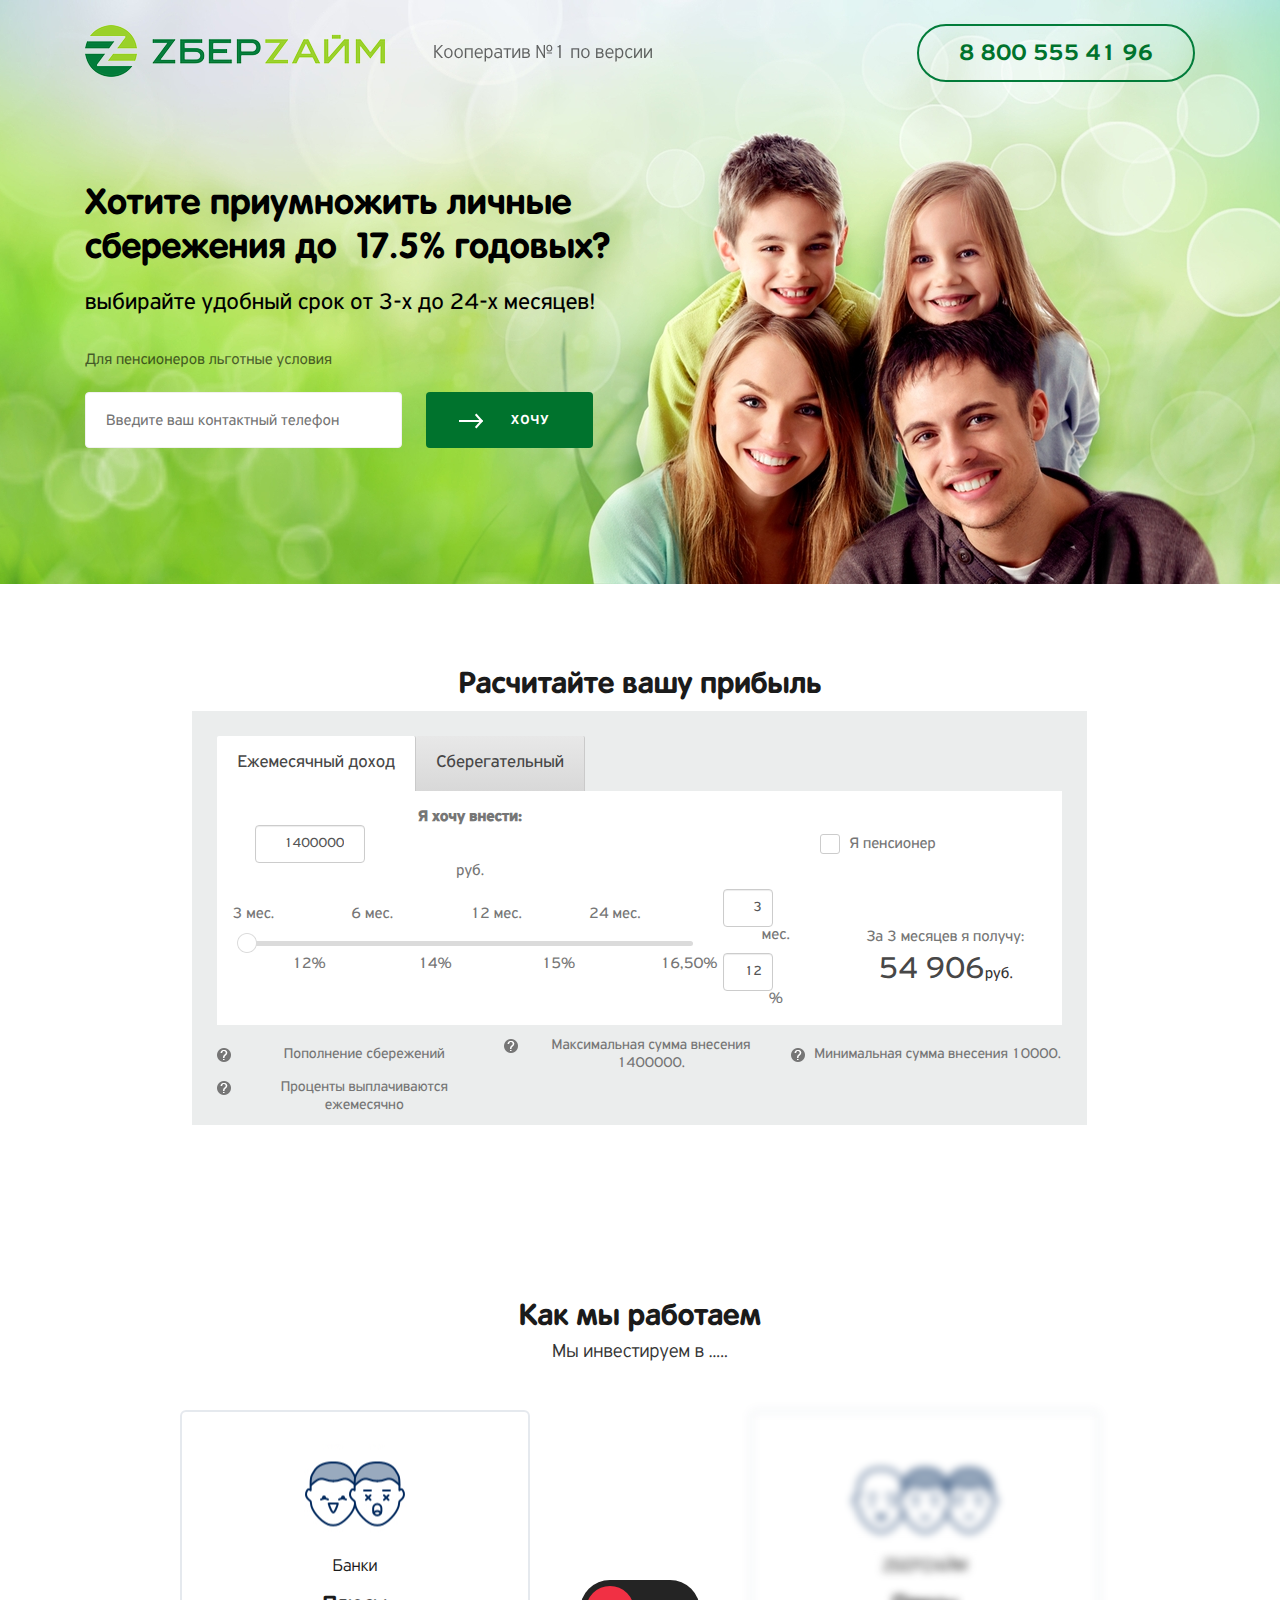
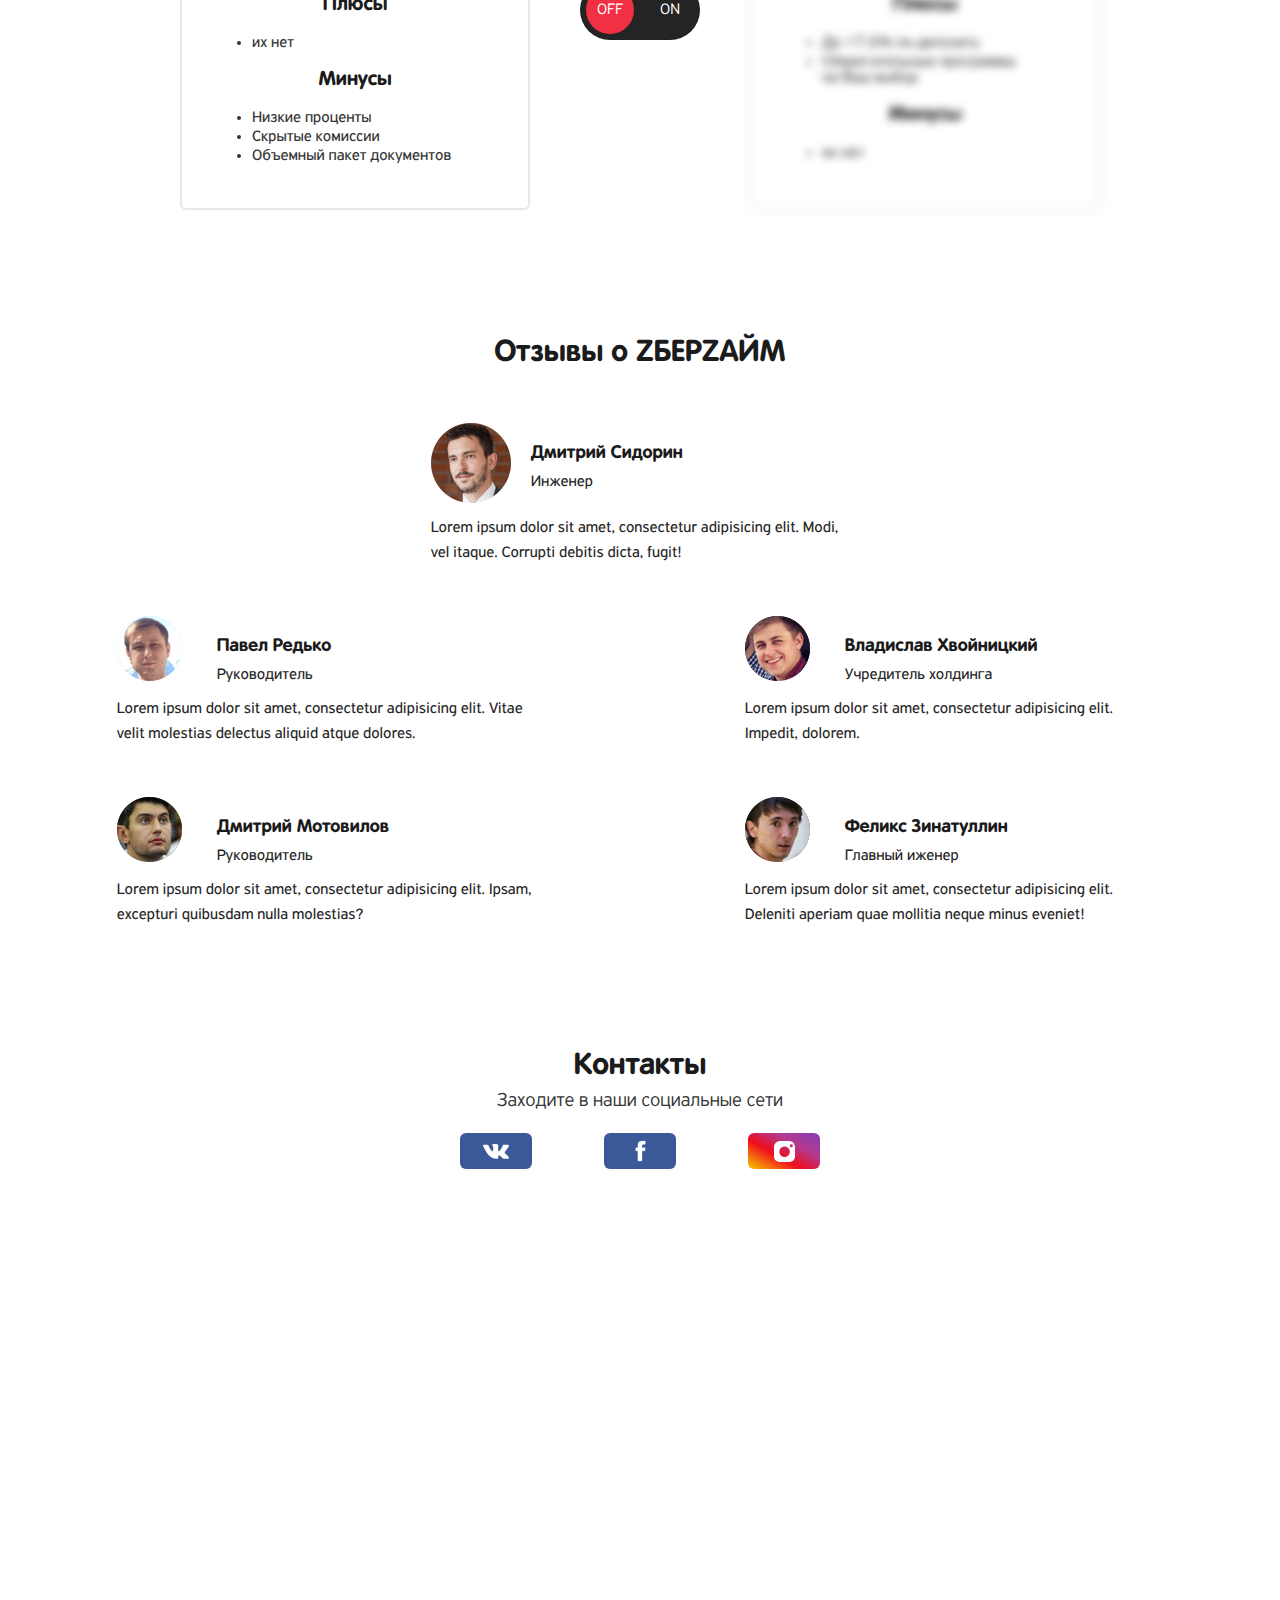
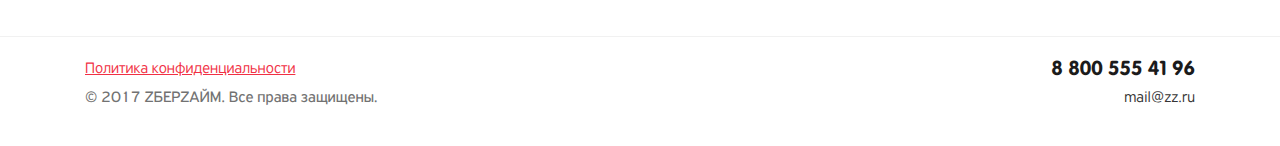
==== commit e616a91d: "add two baloons on map" ====
--- a/index.html
+++ b/index.html
@@ -27,7 +27,7 @@
 					<header>
 						<div class="logo">
 							<a href="http://souz-zberzaim.ru/" target="_blank"><img src="img/logozz.png" alt=""></a>
-							<p>Кооператив №1 по версии <br> рейтинга МКК КПК</p>
+							<p>Кооператив №1 по версии <br></p>
 						</div>
 						<a href="tel:88005554196" class="phone-but">8 800 555 41 96</a>
 					</header>
@@ -360,7 +360,6 @@
 						<a href="https://vk.com/zberzaim" target="_blank"><img src="img/vk.svg" alt=""></a>
 						<a href="https://www.facebook.com/groups/1142553675863361/" target="_blank"><img src="img/fb.png" alt=""></a>
 						<a href="https://www.instagram.com/zberzaim" target="_blank"><img src="img/insta.svg" alt=""></a>
-						<a href="https://www.youtube.com/" target="_blank"><img src="img/youtube.svg" alt=""></a>
 					</div>
 				</div>
 				<div class="col-12">
@@ -368,29 +367,40 @@
 						<script src="http://api-maps.yandex.ru/2.1/?lang=ru_RU" type="text/javascript"></script>
 						<script type="text/javascript">
 							$(document).ready(function() {
-								ymaps.ready(init);
-
-								function init() {
-									var myMap = new ymaps.Map("map", {
-											center: [51.768281538872, 55.11444420222165],
-											zoom: 15
-										}, {
-											searchControlProvider: 'yandex#search'
-										}),
-										myPlacemark = new ymaps.Placemark([51.768281538872, 55.11444420222165], {
-											balloonContentHeader: "ZБЕРZАЙМ",
-											balloonContentBody: "г. Оренбург, Туркестанская улица, 2а",
-											hintContent: "ZБЕРZАЙМ"
-										}, {
-											preset: 'islands#icon',
-											iconColor: '#f13044'
-										});
-
-									myMap.behaviors.disable('scrollZoom');
-
-									myMap.geoObjects.add(myPlacemark);
-								}
-							});
+  ymaps.ready(init);
+
+  function init() {
+    var myMap = new ymaps.Map("map", {
+      center: [52.43474661416169, 52.07921356562497],
+      zoom: 7
+    }, {
+      searchControlProvider: 'yandex#search'
+    });
+
+    myMap.behaviors.disable('scrollZoom');
+
+    var myPlaceMark1 = new ymaps.Placemark([51.768281538872, 55.11444420222165], {
+      balloonContentHeader: "Noname",
+      balloonContentBody: "город Н",
+      hintContent: "Noname"
+    }, {
+      preset: 'islands#icon',
+      iconColor: '#f13044'
+    });
+    myMap.geoObjects.add(myPlaceMark1);
+
+    var myPlaceMark2 = new ymaps.Placemark([52.768281538872, 54.11444420222165], {
+      balloonContentHeader: "Noname",
+      balloonContentBody: "город Н",
+      hintContent: "Noname"
+    }, {
+      preset: 'islands#icon',
+      iconColor: '#f13044'
+    });
+    myMap.geoObjects.add(myPlaceMark2);
+
+  }
+});
 						</script>
 					</div>
 				</div>
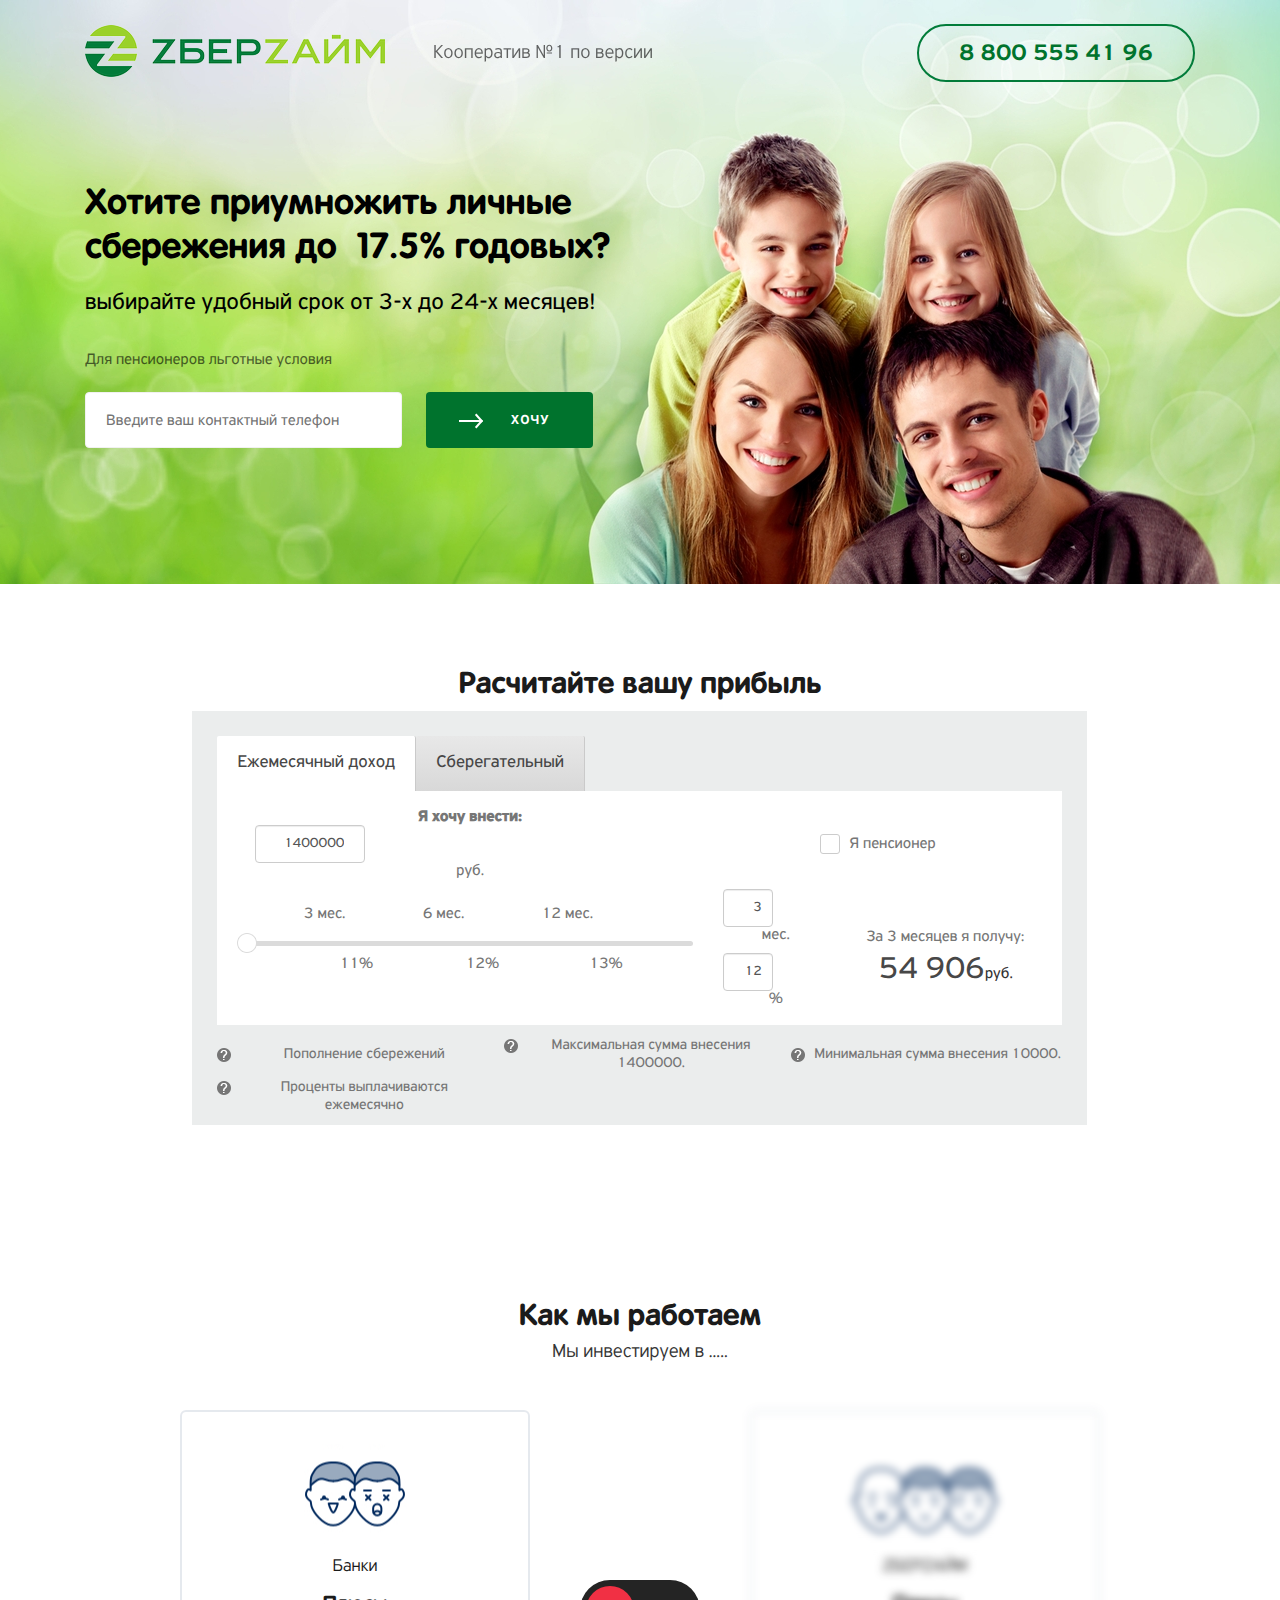
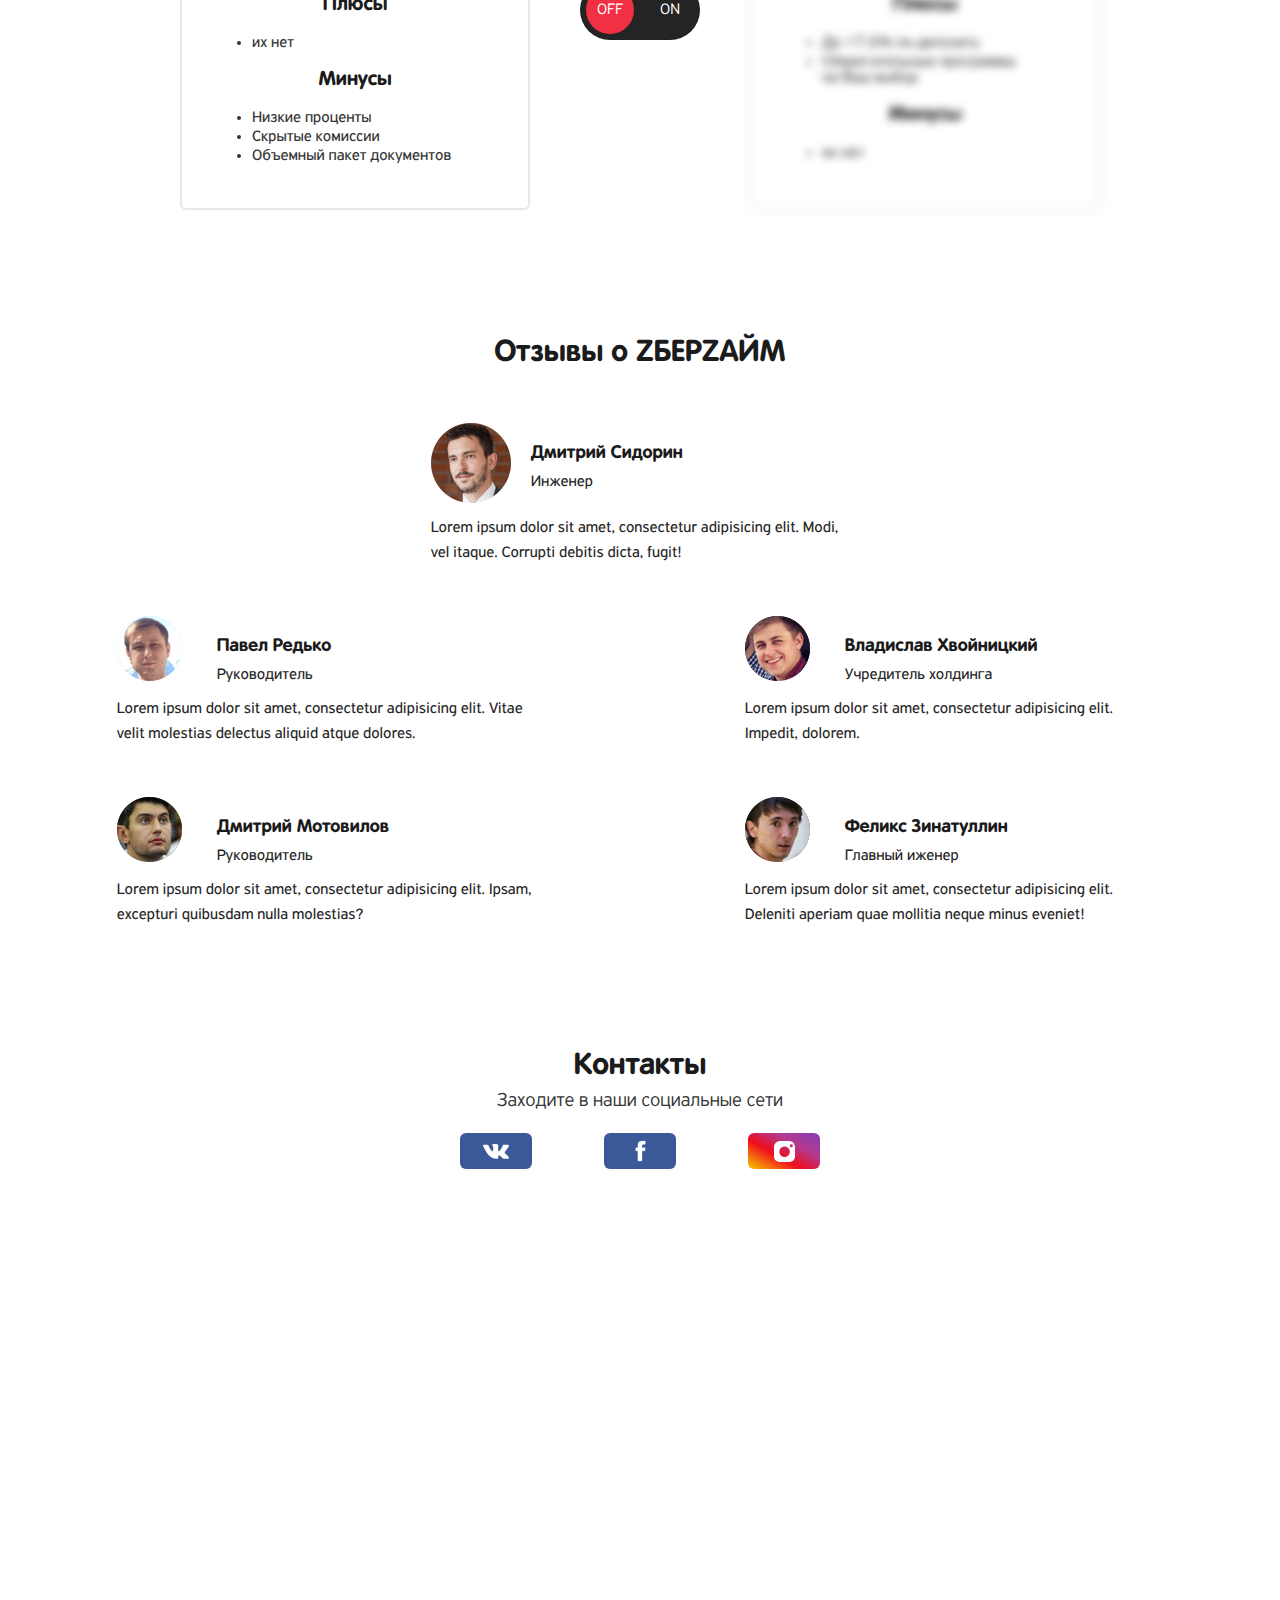
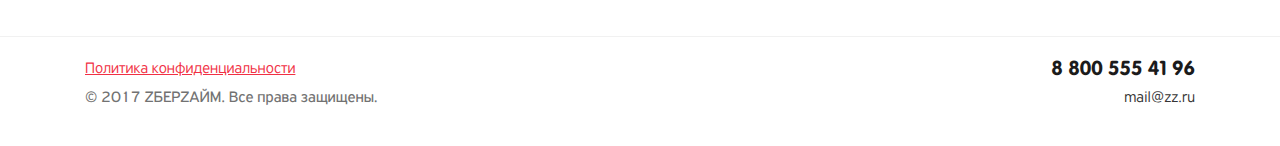
==== commit 33866a44: "Оренбург, Бугуруслан, Бузулук, Первомайский" ====
--- a/index.html
+++ b/index.html
@@ -101,15 +101,13 @@
 														<a class="ui-slider-handle ui-state-default ui-corner-all" href="#" style="left: 0%;"></a>
 													</div>
 
-													<div class="u u_0" data-value="3" style="left: 0%">3 мес.</div>
-													<div class="u u_1" data-value="6" style="left: 25%">6 мес.</div>
-													<div class="u u_2" data-value="12" style="left: 50%">12 мес.</div>
-													<div class="u u_3" data-value="24" style="left: 75%">24 мес.</div>
-
-													<div class="d d_0" data-value="12" style="left: 12.5%">12%</div>
-													<div class="d d_1" data-value="14" style="left: 39%">14%</div>
-													<div class="d d_2" data-value="15" style="left: 65%">15%</div>
-													<div class="d d_3" data-value="16.5" style="left: 90%">16,50%</div>
+													<div class="u u_0" data-value="3" style="left: 15%">3 мес.</div>
+													<div class="u u_1" data-value="6" style="left: 40%">6 мес.</div>
+													<div class="u u_2" data-value="12" style="left: 65%">12 мес.</div>
+
+													<div class="d d_0" data-value="11" style="left: 22.5%">11%</div>
+													<div class="d d_1" data-value="12" style="left: 49%">12%</div>
+													<div class="d d_2" data-value="13" style="left: 75%">13%</div>
 												</div>
 												<div class="field col-sm-3 col-md-2">
 													<div class="row">
@@ -167,15 +165,13 @@
 														<a class="ui-slider-handle ui-state-default ui-corner-all" href="#" style="left: 0%;"></a>
 													</div>
 
-													<div class="u u_0" data-value="3" style="left: 0%">3 мес.</div>
-													<div class="u u_1" data-value="6" style="left: 25%">6 мес.</div>
-													<div class="u u_2" data-value="12" style="left: 50%">12 мес.</div>
-													<div class="u u_3" data-value="24" style="left: 75%">24 мес.</div>
-
-													<div class="d d_0" data-value="15" style="left: 12.5%">15%</div>
-													<div class="d d_1" data-value="16" style="left: 39%">16%</div>
-													<div class="d d_2" data-value="17" style="left: 65%">17%</div>
-													<div class="d d_3" data-value="18" style="left: 90%">18%</div>
+													<div class="u u_0" data-value="3" style="left: 25%">3 мес.</div>
+													<div class="u u_1" data-value="6" style="left: 50%">6 мес.</div>
+													<div class="u u_2" data-value="12" style="left: 75%">12 мес.</div>
+
+													<div class="d d_0" data-value="15" style="left: 12.5%">11%</div>
+													<div class="d d_1" data-value="16" style="left: 39%">12%</div>
+													<div class="d d_2" data-value="17" style="left: 65%">13%</div>
 												</div>
 												<div class="field col-sm-3 col-md-2">
 													<div class="row">
@@ -372,7 +368,7 @@
   function init() {
     var myMap = new ymaps.Map("map", {
       center: [52.43474661416169, 52.07921356562497],
-      zoom: 7
+      zoom: 6
     }, {
       searchControlProvider: 'yandex#search'
     });
@@ -380,24 +376,46 @@
     myMap.behaviors.disable('scrollZoom');
 
     var myPlaceMark1 = new ymaps.Placemark([51.768281538872, 55.11444420222165], {
-      balloonContentHeader: "Noname",
-      balloonContentBody: "город Н",
-      hintContent: "Noname"
+      balloonContentHeader: "Оренбург",
+      balloonContentBody: "Оренбург",
+      hintContent: "Оренбург"
     }, {
       preset: 'islands#icon',
       iconColor: '#f13044'
     });
     myMap.geoObjects.add(myPlaceMark1);
 
-    var myPlaceMark2 = new ymaps.Placemark([52.768281538872, 54.11444420222165], {
-      balloonContentHeader: "Noname",
-      balloonContentBody: "город Н",
-      hintContent: "Noname"
+    var myPlaceMark2 = new ymaps.Placemark([53.6234055, 52.433221499], {
+      balloonContentHeader: "Бугуруслан",
+      balloonContentBody: "Бугуруслан",
+      hintContent: "Бугуруслан"
     }, {
       preset: 'islands#icon',
       iconColor: '#f13044'
     });
     myMap.geoObjects.add(myPlaceMark2);
+
+
+    var myPlaceMark3 = new ymaps.Placemark([50.7732825, 54.26132480000001], {
+      balloonContentHeader: "Бузулук",
+      balloonContentBody: "Бузулук",
+      hintContent: "Бузулук"
+    }, {
+      preset: 'islands#icon',
+      iconColor: '#f13044'
+    });
+    myMap.geoObjects.add(myPlaceMark3);
+
+
+    var myPlaceMark4 = new ymaps.Placemark([51.54, 51.38], {
+      balloonContentHeader: "Первомайский",
+      balloonContentBody: "Первомайский",
+      hintContent: "Первомайский"
+    }, {
+      preset: 'islands#icon',
+      iconColor: '#f13044'
+    });
+    myMap.geoObjects.add(myPlaceMark4);
 
   }
 });
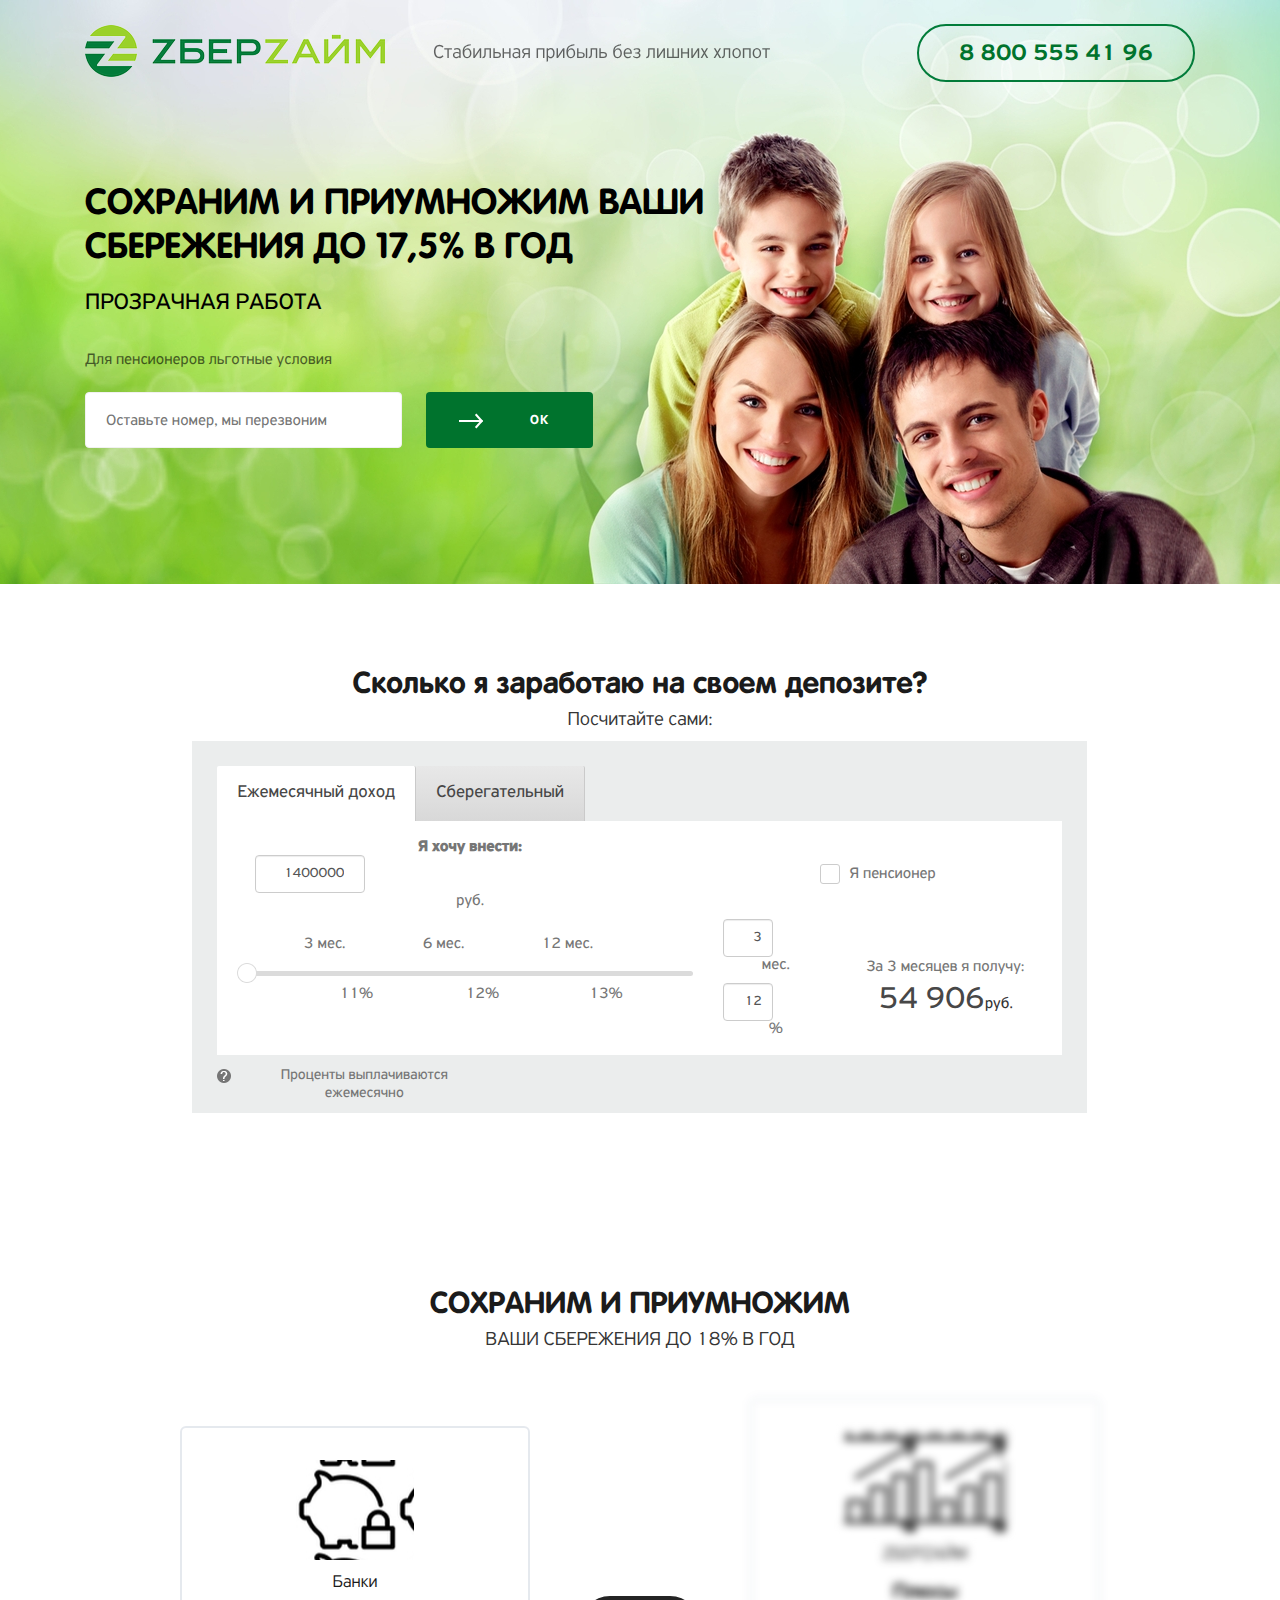
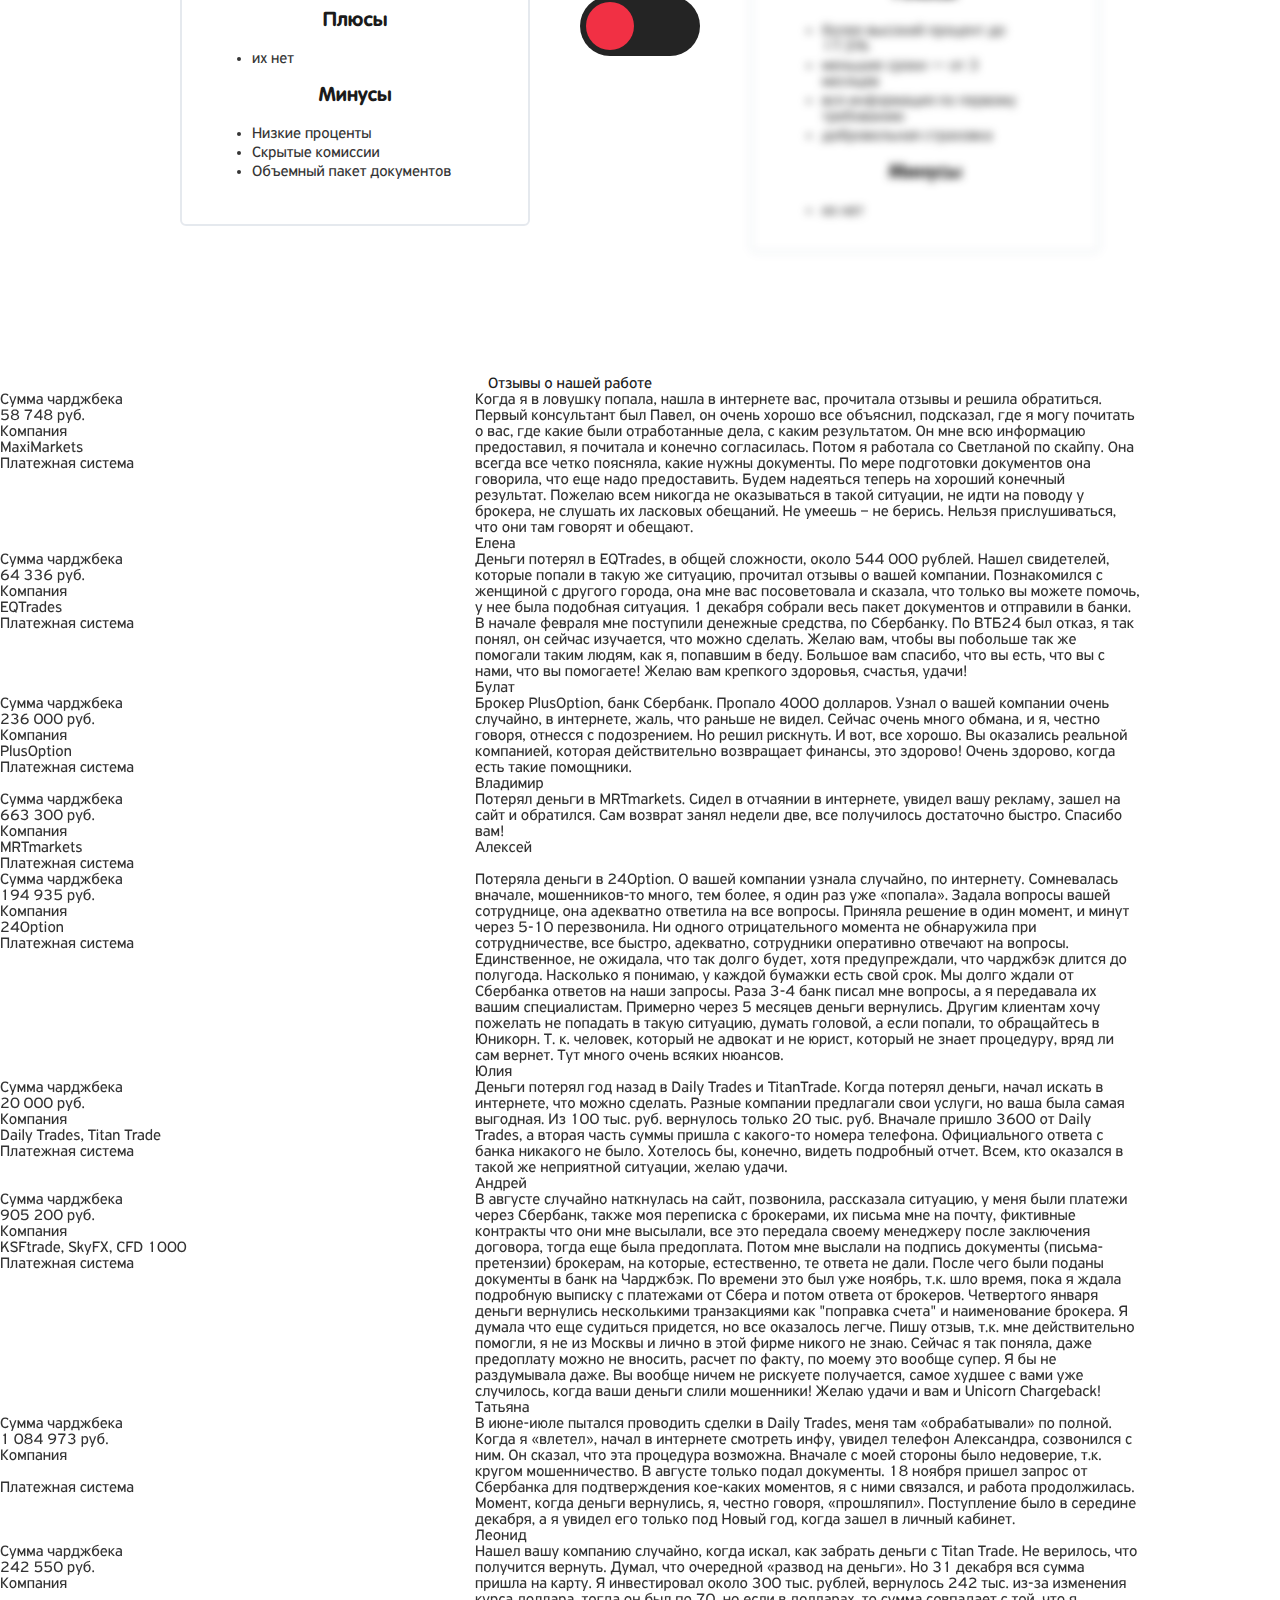
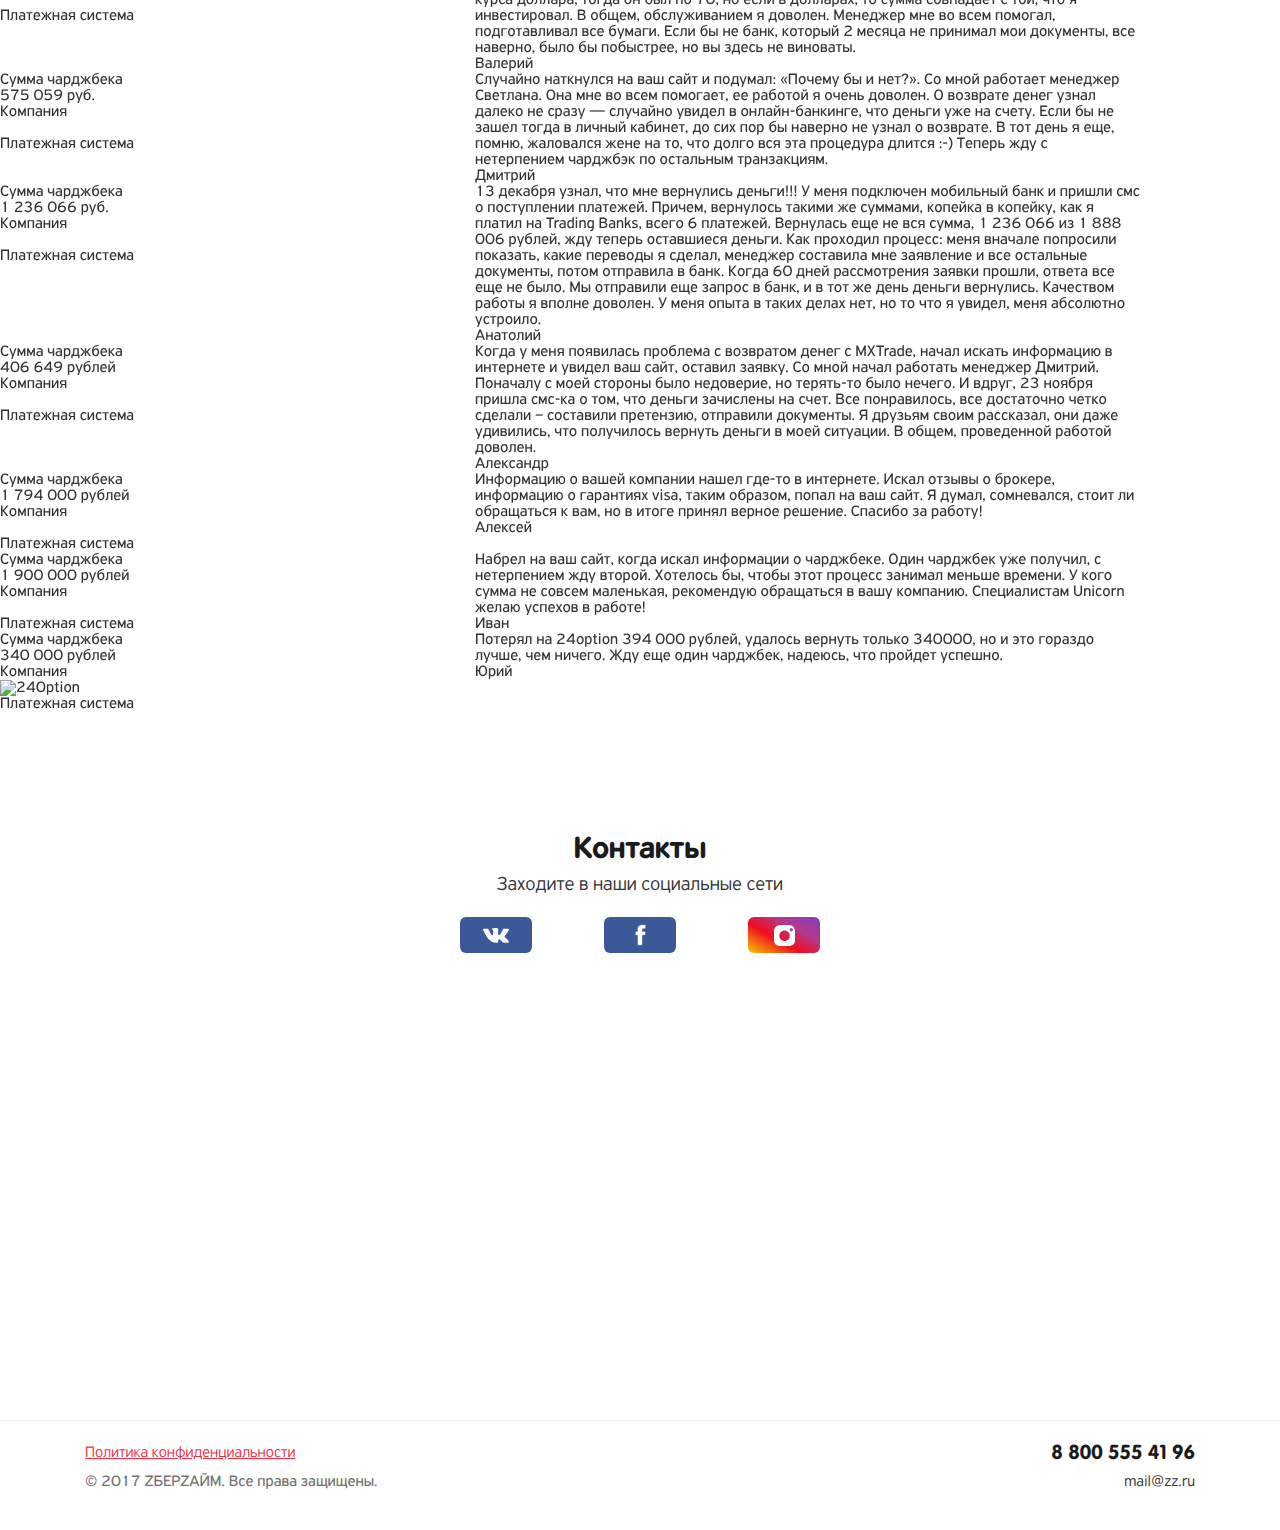
==== commit ce2794e1: "сделал всё-перед отзывами" ====
--- a/index.html
+++ b/index.html
@@ -5,50 +5,50 @@
 	<title>Приумножьте личные сбережения до 17.5% годовых, срок от 3-х до 24-х месяцев!</title>
 	<meta http-equiv="Content-Type" content="text/html; charset=utf-8">
 	<meta name="viewport" content="width=device-width, initial-scale=1">
-	<link id="favicon" rel="icon" href="img/favicon.png" type="image/x-icon" />
+	<link id="favicon" rel="icon" href="img/favicon.ico" type="image/x-icon" />
 	<link rel="stylesheet" type="text/css" href="js/fb/jquery.fancybox.css">
 	<!-- <link rel="stylesheet" type="text/css" href="css/_experts.css">
 		<link rel="stylesheet" type="text/css" href="css/_reviews.css">
 		<link rel="stylesheet" type="text/css" href="css/style.css"> -->
-	<link rel="stylesheet" type="text/css" href="css/bootstrap.css">
-	<link rel="stylesheet" type="text/css" href="css/screen.css">
-	<link rel="stylesheet" type="text/css" href="css/calc.css">
-	<script type="text/javascript" src="js/jquery-2.1.4.js"></script>
-	<script type="text/javascript" src="js/jquery.form.min.js"></script>
-	<script type="text/javascript" src="js/fb/jquery.fancybox.js"></script>
-	<script type="text/javascript" src="js/scripts.js"></script>
-</head>
-<body>
-
-	<section id="home" class="main-block">
-		<div class="container">
-			<div class="row">
-				<div class="col-12">
-					<header>
-						<div class="logo">
-							<a href="http://souz-zberzaim.ru/" target="_blank"><img src="img/logozz.png" alt=""></a>
-							<p>Кооператив №1 по версии <br></p>
+		<link rel="stylesheet" type="text/css" href="css/bootstrap.css">
+		<link rel="stylesheet" type="text/css" href="css/screen.css">
+		<link rel="stylesheet" type="text/css" href="css/calc.css">
+		<script type="text/javascript" src="js/jquery-2.1.4.js"></script>
+		<script type="text/javascript" src="js/jquery.form.min.js"></script>
+		<script type="text/javascript" src="js/fb/jquery.fancybox.js"></script>
+		<script type="text/javascript" src="js/scripts.js"></script>
+	</head>
+	<body>
+
+		<section id="home" class="main-block">
+			<div class="container">
+				<div class="row">
+					<div class="col-12">
+						<header>
+							<div class="logo">
+								<a href="http://souz-zberzaim.ru/" target="_blank"><img src="img/logozz.png" alt=""></a>
+								<p>Стабильная прибыль без лишних хлопот<br></p>
+							</div>
+							<a href="tel:88005554196" class="phone-but">8 800 555 41 96</a>
+						</header>
+					</div>
+					<div class="col-12 col-md-10 col-xl-7">
+						<div class="content">
+							<h1>СОХРАНИМ И ПРИУМНОЖИМ ВАШИ СБЕРЕЖЕНИЯ ДО 17,5% В ГОД</h1>
+							<p class="subtitle">ПРОЗРАЧНАЯ РАБОТА</p>
+							<p>Для пенсионеров льготные условия</p>
+							<form class="" action="http://mailer.php" method="post">
+								<input type="text" name="phone" placeholder="Оставьте номер, мы перезвоним" value="">
+								<input type="hidden" name="info" value="main-block">
+								<input type="hidden" name="target" value="hochu">
+								<button class="but-with-arrow">
+									<span style="right: 44px;">Ок</span>
+								</button>
+							</form>
 						</div>
-						<a href="tel:88005554196" class="phone-but">8 800 555 41 96</a>
-					</header>
-				</div>
-				<div class="col-12 col-md-10 col-xl-7">
-					<div class="content">
-						<h1>Хотите приумножить личные сбережения до &nbsp;17.5% годовых?</h1>
-						<p class="subtitle">выбирайте удобный срок от 3-х до 24-х месяцев!</p>
-						<p>Для пенсионеров льготные условия</p>
-						<form class="" action="http://smm.next-team.ru/mailer.php" method="post">
-							<input type="text" name="phone" placeholder="Введите ваш контактный телефон" value="">
-							<input type="hidden" name="info" value="main-block">
-							<input type="hidden" name="target" value="hochu">
-							<button class="but-with-arrow">
-								<span style="right: 44px;">Хочу</span>
-							</button>
-						</form>
 					</div>
 				</div>
 			</div>
-		</div>
 		<!-- <div class="bg" style="z-index: 200;">
 			<div>
 				<div>Мария Зотова<br>
@@ -62,7 +62,8 @@
 		<div class="container">
 			<div class="row">
 				<div class="title col-12">
-					<h2>Расчитайте вашу прибыль</h2>
+					<h2>Сколько я заработаю на своем депозите?</h2>
+					<p class="subtitle">Посчитайте сами: </p>
 					<div class="clearfix"></div>
 
 					<div class="col-md-10 col-md-offset-1">
@@ -169,9 +170,9 @@
 													<div class="u u_1" data-value="6" style="left: 50%">6 мес.</div>
 													<div class="u u_2" data-value="12" style="left: 75%">12 мес.</div>
 
-													<div class="d d_0" data-value="15" style="left: 12.5%">11%</div>
-													<div class="d d_1" data-value="16" style="left: 39%">12%</div>
-													<div class="d d_2" data-value="17" style="left: 65%">13%</div>
+													<div class="d d_0" data-value="14" style="left: 12.5%">14%</div>
+													<div class="d d_1" data-value="15.50" style="left: 39%">15,50%</div>
+													<div class="d d_2" data-value="16.50" style="left: 65%">16,50%</div>
 												</div>
 												<div class="field col-sm-3 col-md-2">
 													<div class="row">
@@ -202,18 +203,12 @@
 							</div>
 							<div class="inform inform-1" data-id="1">
 								<ul class="row">
-									<li class="col-sm-6 col-md-4">Пополнение сбережений</li>
-									<li class="col-sm-6 col-md-4">Максимальная сумма внесения 1400000.</li>
-									<li class="col-sm-6 col-md-4">Минимальная сумма внесения 10000.</li>
 									<li class="col-sm-6 col-md-4">Проценты выплачиваются ежемесячно</li>
 								</ul>
 								<div class="clearfix"></div>
 							</div>
 							<div class="hidden inform inform-2" data-id="2">
 								<ul class="row">
-									<li class="col-sm-6 col-md-4">Пополнение сбережений</li>
-									<li class="col-sm-6 col-md-4">Максимальная сумма внесения 1400000.</li>
-									<li class="col-sm-6 col-md-4">Минимальная сумма внесения 10000.</li>
 									<li class="col-sm-6 col-md-4">Проценты выплачиваются в конце срока</li>
 								</ul>
 								<div class="clearfix"></div>
@@ -224,17 +219,17 @@
 					<div class="clearfix"></div>
 				</div>
 
-				</div>
 			</div>
+		</div>
 	</section>
 
 
-		<section class="how-we-work simple">
+	<section class="how-we-work simple">
 		<div class="container">
 			<div class="row">
 				<div class="title col-12">
-					<h2>Как мы работаем</h2>
-					<p class="subtitle">Мы инвестируем в .....</p>
+					<h2>СОХРАНИМ И ПРИУМНОЖИМ</h2>
+					<p class="subtitle">ВАШИ СБЕРЕЖЕНИЯ ДО 18% В ГОД</p>
 				</div>
 				<div class="col-12 col-md-6 offset-md-3 col-xl-4 offset-xl-1">
 					<div class="company">
@@ -256,8 +251,8 @@
 					<div class="switch off">
 						<div class="red-circle"></div>
 						<div class="text">
-							<span>off</span>
-							<span>on</span>
+							<span></span>
+							<span></span>
 						</div>
 					</div>
 				</div>
@@ -267,8 +262,10 @@
 						<h3>ZБЕРZАЙМ</h3>
 						<h4>Плюсы</h4>
 						<ul>
-							<li>До 17,5% по депозиту</li>
-							<li>Сберегательные программы на Ваш выбор</li>
+							<li>более высокий процент до 17,5%</li>
+							<li>меньшие сроки — от 3 месяцев</li>
+							<li>вся информация по первому требованию</li>
+							<li>добровольная страховка</li>
 						</ul>
 						<h4>Минусы</h4>
 						<ul>
@@ -281,148 +278,618 @@
 	</section>
 
 
-<!-- -->
+	<!-- -->
 
 
 	<div class="from-dr-octavius">
 		<section class="reviews">
-			<h1>Отзывы о ZБЕРZАЙМ</h1>
-			<div class="cnt">
-				<div class="row">
-					<div class="sidorin h-12 t-8 t-offset-1 d-offset-4 d-4">
-						<div class="photo"><img src="img/sidorin.png" /></div>
-						<div class="whois">
-							<h2>Дмитрий Сидорин</h2>
-							<p class="who">Инженер</p>
+			<div class="container">
+				<div class="title animated fadeIn" style="opacity: 1;">
+					<h2>
+						Отзывы о нашей работе
+					</h2>
+				</div>
+				<div class="reviews-slider owl-carousel owl-theme" style="opacity: 1; display: block;">
+					<div class="owl-wrapper-outer"><div class="owl-wrapper" style="width: 34200px; left: 0px; display: block; transform: translate3d(0px, 0px, 0px); transition: all 800ms ease;"><div class="owl-item active" style="width: 1140px;"><div class="slide">
+						<div class="row">
+							<div class="col-sm-6 col-md-5">
+								<div class="result-info animated bounceInLeft" style="opacity: 1;">
+									<ul>
+										<li class="clearfix">
+											<p>Сумма чарджбека</p>
+											<p><b>58 748 руб. </b></p>
+										</li>
+										<li class="clearfix">
+											<p>Компания</p>
+											<p>
+												MaxiMarkets
+											</p>
+										</li>
+										<li class="clearfix">
+											<p>Платежная система</p>
+											<p><i class="ic-visa"></i></p>
+										</li>
+									</ul>
+								</div>
+							</div>
+							<div class="col-sm-6 col-md-7">
+								<p class="review-text">
+									Когда я в ловушку попала, нашла в интернете вас, прочитала отзывы и решила обратиться. Первый консультант был Павел, он очень хорошо все объяснил, подсказал, где я могу почитать о вас, где какие были отработанные дела, с каким результатом. Он мне всю информацию предоставил, я почитала и конечно согласилась. Потом я работала со Светланой по скайпу. Она всегда все четко поясняла, какие нужны документы. По мере подготовки документов она говорила, что еще надо предоставить. Будем надеяться теперь на хороший конечный результат. Пожелаю всем никогда не оказываться в такой ситуации, не идти на поводу у брокера, не слушать их ласковых обещаний. Не умеешь – не берись. Нельзя прислушиваться, что они там говорят и обещают.
+								</p>
+								<p class="review-author">
+									Елена
+								</p>
+							</div>
 						</div>
-						<div class="description">
-							<p>
-								Lorem ipsum dolor sit amet, consectetur adipisicing elit. Modi, vel itaque. Corrupti debitis dicta, fugit!</p>
+					</div></div><div class="owl-item" style="width: 1140px;"><div class="slide">
+					<div class="row">
+						<div class="col-sm-6 col-md-5">
+							<div class="result-info animated bounceInLeft" style="opacity: 1;">
+								<ul>
+									<li class="clearfix">
+										<p>Сумма чарджбека</p>
+										<p><b>64 336 руб.</b></p>
+									</li>
+									<li class="clearfix">
+										<p>Компания</p>
+										<p>
+											EQTrades
+										</p>
+									</li>
+									<li class="clearfix">
+										<p>Платежная система</p>
+										<p><i class="ic-mastercard"></i></p>
+									</li>
+								</ul>
+							</div>
 						</div>
-					</div>
-					<div class="item h-12 t-8 t-offset-1 d-offset-1 d-4">
-						<div class="photo"><img src="img/reviews-photo1.png" /></div>
-						<div class="whois">
-							<h2>Павел Редько</h2>
-							<p class="who">Руководитель</p>
-						</div>
-						<div class="description">
-							<p>Lorem ipsum dolor sit amet, consectetur adipisicing elit. Vitae velit molestias delectus aliquid atque dolores.</p>
-						</div>
-					</div>
-					<div class="item h-12 t-8 t-offset-1 d-offset-2 d-4">
-						<div class="photo"><img src="img/reviews-photo2.png" /></div>
-						<div class="whois">
-							<h2>Владислав Хвойницкий</h2>
-							<p class="who">Учредитель холдинга</p>
-						</div>
-						<div class="description">
-							<p>Lorem ipsum dolor sit amet, consectetur adipisicing elit. Impedit, dolorem.</p>
-						</div>
-					</div>
-					<div class="item h-12 t-8 t-offset-1 d-offset-1 d-4">
-						<div class="photo"><img src="img/reviews-photo3.png" /></div>
-						<div class="whois">
-							<h2>Дмитрий Мотовилов</h2>
-							<p class="who">Руководитель</p>
-						</div>
-						<div class="description">
-							<p>Lorem ipsum dolor sit amet, consectetur adipisicing elit. Ipsam, excepturi quibusdam nulla molestias?</p>
-						</div>
-					</div>
-					<div class="item h-12 t-8 t-offset-1 d-offset-2 d-4">
-						<div class="photo"><img src="img/reviews-photo4.png" /></div>
-						<div class="whois">
-							<h2>Феликс Зинатуллин</h2>
-							<p class="who">Главный иженер</p>
-						</div>
-						<div class="description">
-							<p> Lorem ipsum dolor sit amet, consectetur adipisicing elit. Deleniti aperiam quae mollitia neque minus eveniet!
+						<div class="col-sm-6 col-md-7">
+							<p class="review-text">
+								Деньги потерял в EQTrades, в общей сложности, около 544 000 рублей. Нашел свидетелей, которые попали в такую же ситуацию, прочитал отзывы о вашей компании. Познакомился с женщиной с другого города, она мне вас посоветовала и сказала, что только вы можете помочь, у нее была подобная ситуация. 1 декабря собрали весь пакет документов и отправили в банки. В начале февраля мне поступили денежные средства, по Сбербанку. По ВТБ24 был отказ, я так понял, он сейчас изучается, что можно сделать. Желаю вам, чтобы вы побольше так же помогали таким людям, как я, попавшим в беду. Большое вам спасибо, что вы есть, что вы с нами, что вы помогаете! Желаю вам крепкого здоровья, счастья, удачи!
+							</p>
+							<p class="review-author">
+								Булат
 							</p>
 						</div>
 					</div>
+				</div></div><div class="owl-item" style="width: 1140px;"><div class="slide">
+				<div class="row">
+					<div class="col-sm-6 col-md-5">
+						<div class="result-info animated bounceInLeft" style="opacity: 1;">
+							<ul>
+								<li class="clearfix">
+									<p>Сумма чарджбека</p>
+									<p><b>236 000 руб.</b></p>
+								</li>
+								<li class="clearfix">
+									<p>Компания</p>
+									<p>
+										PlusOption
+									</p>
+								</li>
+								<li class="clearfix">
+									<p>Платежная система</p>
+									<p><i class="ic-visa"></i></p>
+								</li>
+							</ul>
+						</div>
+					</div>
+					<div class="col-sm-6 col-md-7">
+						<p class="review-text">
+							Брокер PlusOption, банк Сбербанк. Пропало 4000 долларов. Узнал о вашей компании очень случайно, в интернете, жаль, что раньше не видел. Сейчас очень много обмана, и я, честно говоря, отнесся с подозрением. Но решил рискнуть. И вот, все хорошо. Вы оказались реальной компанией, которая действительно возвращает финансы, это здорово! Очень здорово, когда есть такие помощники.
+						</p>
+						<p class="review-author">
+							Владимир
+						</p>
+					</div>
+				</div>
+			</div></div><div class="owl-item" style="width: 1140px;"><div class="slide">
+			<div class="row">
+				<div class="col-sm-6 col-md-5">
+					<div class="result-info animated bounceInLeft" style="opacity: 1;">
+						<ul>
+							<li class="clearfix">
+								<p>Сумма чарджбека</p>
+								<p><b>663 300 руб.</b></p>
+							</li>
+							<li class="clearfix">
+								<p>Компания</p>
+								<p>
+									MRTmarkets
+								</p>
+							</li>
+							<li class="clearfix">
+								<p>Платежная система</p>
+								<p><i class="ic-mastercard"></i></p>
+							</li>
+						</ul>
+					</div>
+				</div>
+				<div class="col-sm-6 col-md-7">
+					<p class="review-text">
+						Потерял деньги в MRTmarkets. Сидел в отчаянии в интернете, увидел вашу рекламу, зашел на сайт и обратился. Сам возврат занял недели две, все получилось достаточно быстро. Спасибо вам!
+					</p>
+					<p class="review-author">
+						Алексей
+					</p>
 				</div>
 			</div>
-		</section>
-	</div>
-
-	<section id="contact" class="contact simple">
-		<div class="container">
-			<div class="row">
-				<div class="title col-12">
-					<h2>Контакты</h2>
-					<p class="subtitle">Заходите в наши социальные сети</p>
-					<div class="social">
-						<a href="https://vk.com/zberzaim" target="_blank"><img src="img/vk.svg" alt=""></a>
-						<a href="https://www.facebook.com/groups/1142553675863361/" target="_blank"><img src="img/fb.png" alt=""></a>
-						<a href="https://www.instagram.com/zberzaim" target="_blank"><img src="img/insta.svg" alt=""></a>
-					</div>
-				</div>
-				<div class="col-12">
-					<div id="map">
-						<script src="http://api-maps.yandex.ru/2.1/?lang=ru_RU" type="text/javascript"></script>
-						<script type="text/javascript">
-							$(document).ready(function() {
-  ymaps.ready(init);
-
-  function init() {
-    var myMap = new ymaps.Map("map", {
-      center: [52.43474661416169, 52.07921356562497],
-      zoom: 6
-    }, {
-      searchControlProvider: 'yandex#search'
-    });
-
-    myMap.behaviors.disable('scrollZoom');
-
-    var myPlaceMark1 = new ymaps.Placemark([51.768281538872, 55.11444420222165], {
-      balloonContentHeader: "Оренбург",
-      balloonContentBody: "Оренбург",
-      hintContent: "Оренбург"
-    }, {
-      preset: 'islands#icon',
-      iconColor: '#f13044'
-    });
-    myMap.geoObjects.add(myPlaceMark1);
-
-    var myPlaceMark2 = new ymaps.Placemark([53.6234055, 52.433221499], {
-      balloonContentHeader: "Бугуруслан",
-      balloonContentBody: "Бугуруслан",
-      hintContent: "Бугуруслан"
-    }, {
-      preset: 'islands#icon',
-      iconColor: '#f13044'
-    });
-    myMap.geoObjects.add(myPlaceMark2);
-
-
-    var myPlaceMark3 = new ymaps.Placemark([50.7732825, 54.26132480000001], {
-      balloonContentHeader: "Бузулук",
-      balloonContentBody: "Бузулук",
-      hintContent: "Бузулук"
-    }, {
-      preset: 'islands#icon',
-      iconColor: '#f13044'
-    });
-    myMap.geoObjects.add(myPlaceMark3);
-
-
-    var myPlaceMark4 = new ymaps.Placemark([51.54, 51.38], {
-      balloonContentHeader: "Первомайский",
-      balloonContentBody: "Первомайский",
-      hintContent: "Первомайский"
-    }, {
-      preset: 'islands#icon',
-      iconColor: '#f13044'
-    });
-    myMap.geoObjects.add(myPlaceMark4);
-
-  }
-});
-						</script>
-					</div>
+		</div></div><div class="owl-item" style="width: 1140px;"><div class="slide">
+		<div class="row">
+			<div class="col-sm-6 col-md-5">
+				<div class="result-info animated bounceInLeft" style="opacity: 1;">
+					<ul>
+						<li class="clearfix">
+							<p>Сумма чарджбека</p>
+							<p><b>194 935 руб.</b></p>
+						</li>
+						<li class="clearfix">
+							<p>Компания</p>
+							<p>
+								24Option
+							</p>
+						</li>
+						<li class="clearfix">
+							<p>Платежная система</p>
+							<p><i class="ic-visa"></i></p>
+						</li>
+					</ul>
 				</div>
 			</div>
+			<div class="col-sm-6 col-md-7">
+				<p class="review-text">
+					Потеряла деньги в 24Option. О вашей компании узнала случайно, по интернету. Сомневалась вначале, мошенников-то много, тем более, я один раз уже «попала». Задала вопросы вашей сотруднице, она адекватно ответила на все вопросы. Приняла решение в один момент, и минут через 5-10 перезвонила. Ни одного отрицательного момента не обнаружила при сотрудничестве, все быстро, адекватно, сотрудники оперативно отвечают на вопросы. Единственное, не ожидала, что так долго будет, хотя предупреждали, что чарджбэк длится до полугода. Насколько я понимаю, у каждой бумажки есть свой срок. Мы долго ждали от Сбербанка ответов на наши запросы. Раза 3-4 банк писал мне вопросы, а я передавала их вашим специалистам. Примерно через 5 месяцев деньги вернулись. Другим клиентам хочу пожелать не попадать в такую ситуацию, думать головой, а если попали, то обращайтесь в Юникорн. Т. к. человек, который не адвокат и не юрист, который не знает процедуру, вряд ли сам вернет. Тут много очень всяких нюансов.
+				</p>
+				<p class="review-author">
+					Юлия
+				</p>
+			</div>
+		</div>
+	</div></div><div class="owl-item" style="width: 1140px;"><div class="slide">
+	<div class="row">
+		<div class="col-sm-6 col-md-5">
+			<div class="result-info animated bounceInLeft" style="opacity: 1;">
+				<ul>
+					<li class="clearfix">
+						<p>Сумма чарджбека</p>
+						<p><b>20 000 руб.</b></p>
+					</li>
+					<li class="clearfix">
+						<p>Компания</p>
+						<p>
+							Daily Trades, Titan Trade
+						</p>
+					</li>
+					<li class="clearfix">
+						<p>Платежная система</p>
+						<p><i class="ic-visa"></i></p>
+					</li>
+				</ul>
+			</div>
+		</div>
+		<div class="col-sm-6 col-md-7">
+			<p class="review-text">
+				Деньги потерял год назад в Daily Trades и TitanTrade. Когда потерял деньги, начал искать в интернете, что можно сделать. Разные компании предлагали свои услуги, но ваша была самая выгодная. Из 100 тыс. руб. вернулось только 20 тыс. руб. Вначале пришло 3600 от Daily Trades, а вторая часть суммы пришла с какого-то номера телефона. Официального ответа с банка никакого не было. Хотелось бы, конечно, видеть подробный отчет. Всем, кто оказался в такой же неприятной ситуации, желаю удачи.
+			</p>
+			<p class="review-author">
+				Андрей
+			</p>
+		</div>
+	</div>
+</div></div><div class="owl-item" style="width: 1140px;"><div class="slide">
+<div class="row">
+	<div class="col-sm-6 col-md-5">
+		<div class="result-info animated bounceInLeft" style="opacity: 1;">
+			<ul>
+				<li class="clearfix">
+					<p>Сумма чарджбека</p>
+					<p><b>905 200 руб.</b></p>
+				</li>
+				<li class="clearfix">
+					<p>Компания</p>
+					<p>
+						KSFtrade, SkyFX, CFD 1000
+					</p>
+				</li>
+				<li class="clearfix">
+					<p>Платежная система</p>
+					<p><i class="ic-visa"></i></p>
+				</li>
+			</ul>
+		</div>
+	</div>
+	<div class="col-sm-6 col-md-7">
+		<p class="review-text">
+			В августе случайно наткнулась на сайт, позвонила, рассказала ситуацию, у меня были платежи через Сбербанк, также моя переписка с брокерами, их письма мне на почту, фиктивные контракты что они мне высылали, все это передала своему менеджеру после заключения договора, тогда еще была предоплата. Потом мне выслали на подпись документы (письма-претензии) брокерам, на которые, естественно, те ответа не дали. После чего были поданы документы в банк на Чарджбэк. По времени это был уже ноябрь, т.к. шло время, пока я ждала подробную выписку с платежами от Сбера и потом ответа от брокеров. Четвертого января деньги вернулись несколькими транзакциями как "поправка счета" и наименование брокера. Я думала что еще судиться придется, но все оказалось легче. Пишу отзыв, т.к. мне действительно помогли, я не из Москвы и лично в этой фирме никого не знаю. Сейчас я так поняла, даже предоплату можно не вносить, расчет по факту, по моему это вообще супер. Я бы не раздумывала даже. Вы вообще ничем не рискуете получается, самое худшее с вами уже случилось, когда ваши деньги слили мошенники! Желаю удачи и вам и Unicorn Chargeback!
+		</p>
+		<p class="review-author">
+			Татьяна
+		</p>
+	</div>
+</div>
+</div></div><div class="owl-item" style="width: 1140px;"><div class="slide">
+<div class="row">
+	<div class="col-sm-6 col-md-5">
+		<div class="result-info animated bounceInLeft" style="opacity: 1;">
+			<ul>
+				<li class="clearfix">
+					<p>Сумма чарджбека</p>
+					<p><b>1 084 973 руб.</b></p>
+				</li>
+				<li class="clearfix">
+					<p>Компания</p>
+					<p>
+						<img class="reviews-company" src="img/logos/DailyTrades.jpg" alt="">
+					</p>
+				</li>
+				<li class="clearfix">
+					<p>Платежная система</p>
+					<p><i class="ic-visa"></i></p>
+				</li>
+			</ul>
+		</div>
+	</div>
+	<div class="col-sm-6 col-md-7">
+		<p class="review-text">
+			В июне-июле пытался проводить сделки в Daily Trades, меня там «обрабатывали» по полной.
+			Когда я «влетел», начал в интернете смотреть инфу, увидел телефон Александра, созвонился с
+			ним. Он сказал, что эта процедура возможна. Вначале с моей стороны было недоверие, т.к.
+			кругом мошенничество. В августе только подал документы. 18 ноября пришел запрос от Сбербанка
+			для подтверждения кое-каких моментов, я с ними связался, и работа продолжилась. Момент,
+			когда деньги вернулись, я, честно говоря, «прошляпил». Поступление было в середине декабря,
+			а я увидел его только под Новый год, когда зашел в личный кабинет.
+		</p>
+		<p class="review-author">
+			Леонид
+		</p>
+	</div>
+</div>
+</div></div><div class="owl-item" style="width: 1140px;"><div class="slide">
+<div class="row">
+	<div class="col-sm-6 col-md-5">
+		<div class="result-info animated bounceInLeft" style="opacity: 1;">
+			<ul>
+				<li class="clearfix">
+					<p>Сумма чарджбека</p>
+					<p><b>242 550 руб.</b></p>
+				</li>
+				<li class="clearfix">
+					<p>Компания</p>
+					<p>
+						<img class="reviews-company" src="img/logos/TitanTrade.jpg" alt="">
+					</p>
+				</li>
+				<li class="clearfix">
+					<p>Платежная система</p>
+					<p><i class="ic-visa"></i></p>
+				</li>
+			</ul>
+		</div>
+	</div>
+	<div class="col-sm-6 col-md-7">
+		<p class="review-text">
+			Нашел вашу компанию случайно, когда искал, как забрать деньги с Titan Trade. Не верилось,
+			что получится вернуть. Думал, что очередной «развод на деньги». Но 31 декабря вся сумма
+			пришла на карту. Я инвестировал около 300 тыс. рублей, вернулось 242 тыс. из-за изменения
+			курса доллара, тогда он был по 70, но если в долларах, то сумма совпадает с той, что я
+			инвестировал. В общем, обслуживанием я доволен. Менеджер мне во всем помогал, подготавливал
+			все бумаги. Если бы не банк, который 2 месяца не принимал мои документы, все наверно, было
+			бы побыстрее, но вы здесь не виноваты.
+		</p>
+		<p class="review-author">
+			Валерий
+		</p>
+	</div>
+</div>
+</div></div><div class="owl-item" style="width: 1140px;"><div class="slide">
+<div class="row">
+	<div class="col-sm-6 col-md-5">
+		<div class="result-info animated bounceInLeft" style="opacity: 1;">
+			<ul>
+				<li class="clearfix">
+					<p>Сумма чарджбека</p>
+					<p><b>575 059 руб.</b></p>
+				</li>
+				<li class="clearfix">
+					<p>Компания</p>
+					<p>
+						<img class="reviews-company" src="img/logos/TitanTrade.jpg" alt="">
+					</p>
+				</li>
+				<li class="clearfix">
+					<p>Платежная система</p>
+					<p><i class="ic-mastercard"></i></p>
+				</li>
+			</ul>
+		</div>
+	</div>
+	<div class="col-sm-6 col-md-7">
+		<p class="review-text">
+			Случайно наткнулся на ваш сайт и подумал: «Почему бы и нет?». Со мной работает менеджер
+			Светлана. Она мне во всем помогает, ее работой я очень доволен. О возврате денег узнал
+			далеко не сразу — случайно увидел в онлайн-банкинге, что деньги уже на счету. Если бы не
+			зашел тогда в личный кабинет, до сих пор бы наверно не узнал о возврате. В тот день я еще,
+			помню, жаловался жене на то, что долго вся эта процедура длится :-) Теперь жду с нетерпением
+			чарджбэк по остальным транзакциям.
+		</p>
+		<p class="review-author">
+			Дмитрий
+		</p>
+	</div>
+</div>
+</div></div><div class="owl-item" style="width: 1140px;"><div class="slide">
+<div class="row">
+	<div class="col-sm-6 col-md-5">
+		<div class="result-info animated bounceInLeft" style="opacity: 1;">
+			<ul>
+				<li class="clearfix">
+					<p>Сумма чарджбека</p>
+					<p><b>1 236 066 руб.</b></p>
+				</li>
+				<li class="clearfix">
+					<p>Компания</p>
+					<p>
+						<img class="reviews-company" src="img/logos/TradingBanks.jpg" alt="">
+					</p>
+				</li>
+				<li class="clearfix">
+					<p>Платежная система</p>
+					<p><i class="ic-visa"></i></p>
+				</li>
+			</ul>
+		</div>
+	</div>
+	<div class="col-sm-6 col-md-7">
+		<p class="review-text">
+			13 декабря узнал, что мне вернулись деньги!!! У меня подключен мобильный банк и пришли смс о
+			поступлении платежей. Причем, вернулось такими же суммами, копейка в копейку, как я платил
+			на Trading Banks, всего 6 платежей. Вернулась еще не вся сумма, 1 236 066 из 1 888 006
+			рублей, жду теперь оставшиеся деньги. Как проходил процесс: меня вначале попросили показать,
+			какие переводы я сделал, менеджер составила мне заявление и все остальные документы, потом
+			отправила в банк. Когда 60 дней рассмотрения заявки прошли, ответа все еще не было. Мы
+			отправили еще запрос в банк, и в тот же день деньги вернулись. Качеством работы я вполне
+			доволен. У меня опыта в таких делах нет, но то что я увидел, меня абсолютно устроило.
+		</p>
+		<p class="review-author">
+			Анатолий
+		</p>
+	</div>
+</div>
+</div></div><div class="owl-item" style="width: 1140px;"><div class="slide">
+<div class="row">
+	<div class="col-sm-6 col-md-5">
+		<div class="result-info animated bounceInLeft" style="opacity: 1;">
+			<ul>
+				<li class="clearfix">
+					<p>Сумма чарджбека</p>
+					<p><b>406 649 рублей</b></p>
+				</li>
+				<li class="clearfix">
+					<p>Компания</p>
+					<p>
+						<img class="reviews-company" src="img/logos/MXTrade.jpg" alt="">
+					</p>
+				</li>
+				<li class="clearfix">
+					<p>Платежная система</p>
+					<p><i class="ic-visa"></i></p>
+				</li>
+			</ul>
+		</div>
+	</div>
+	<div class="col-sm-6 col-md-7">
+		<p class="review-text">
+			Когда у меня появилась проблема с возвратом денег с MXTrade, начал искать информацию в
+			интернете и увидел ваш сайт, оставил заявку. Со мной начал работать менеджер Дмитрий.
+			Поначалу с моей стороны было недоверие, но терять-то было нечего. И вдруг, 23 ноября пришла
+			смс-ка о том, что деньги зачислены на счет. Все понравилось, все достаточно четко сделали –
+			составили претензию, отправили документы. Я друзьям своим рассказал, они даже удивились, что
+			получилось вернуть деньги в моей ситуации. В общем, проведенной работой доволен.
+		</p>
+		<p class="review-author">
+			Александр
+		</p>
+	</div>
+</div>
+</div></div><div class="owl-item" style="width: 1140px;"><div class="slide">
+<div class="row">
+	<div class="col-sm-6 col-md-5">
+		<div class="result-info animated bounceInLeft" style="opacity: 1;">
+			<ul>
+				<li class="clearfix">
+					<p>Сумма чарджбека</p>
+					<p><b>1 794 000 рублей</b></p>
+				</li>
+				<li class="clearfix">
+					<p>Компания</p>
+					<p>
+						<img class="reviews-company" src="img/logos/TradingBanks.jpg" alt="">
+					</p>
+				</li>
+				<li class="clearfix">
+					<p>Платежная система</p>
+					<p><i class="ic-visa"></i></p>
+				</li>
+			</ul>
+		</div>
+	</div>
+	<div class="col-sm-6 col-md-7">
+		<p class="review-text">
+			Информацию о вашей компании нашел где-то в интернете.
+			Искал отзывы о брокере, информацию о гарантиях visa, таким образом, попал на ваш сайт.
+			Я думал, сомневался, стоит ли обращаться к вам, но в итоге принял верное решение. Спасибо за
+			работу!
+		</p>
+		<p class="review-author">
+			Алексей
+		</p>
+	</div>
+</div>
+</div></div><div class="owl-item" style="width: 1140px;"><div class="slide">
+<div class="row">
+	<div class="col-sm-6 col-md-5">
+		<div class="result-info animated bounceInLeft" style="opacity: 1;">
+			<ul>
+				<li class="clearfix">
+					<p>Сумма чарджбека</p>
+					<p><b>1 900 000 рублей</b></p>
+				</li>
+				<li class="clearfix">
+					<p>Компания</p>
+					<p>
+						<img class="reviews-company" src="img/logos/TitanTrade.jpg" alt="">
+					</p>
+				</li>
+				<li class="clearfix">
+					<p>Платежная система</p>
+					<p><i class="ic-visa"></i></p>
+				</li>
+			</ul>
+		</div>
+	</div>
+	<div class="col-sm-6 col-md-7">
+		<p class="review-text">
+			Набрел на ваш сайт, когда искал информации о чарджбеке.
+			Один чарджбек уже получил, с нетерпением жду второй.
+			Хотелось бы, чтобы этот процесс занимал меньше времени. У кого сумма не совсем маленькая,
+			рекомендую обращаться в вашу компанию.
+			Специалистам Unicorn желаю успехов в работе!
+		</p>
+		<p class="review-author">
+			Иван
+		</p>
+	</div>
+</div>
+</div></div><div class="owl-item" style="width: 1140px;"><div class="slide">
+<div class="row">
+	<div class="col-sm-6 col-md-5">
+		<div class="result-info animated bounceInLeft" style="opacity: 1;">
+			<ul>
+				<li class="clearfix">
+					<p>Сумма чарджбека</p>
+					<p><b>340 000 рублей</b></p>
+				</li>
+				<li class="clearfix">
+					<p>Компания</p>
+					<p>
+						<img class="reviews-company" src="img/logos/24option.jpg" alt="24Option">
+					</p>
+				</li>
+				<li class="clearfix">
+					<p>Платежная система</p>
+					<p><i class="ic-mastercard"></i></p>
+				</li>
+			</ul>
+		</div>
+	</div>
+	<div class="col-sm-6 col-md-7">
+		<p class="review-text">
+			Потерял на 24option 394 000 рублей, удалось вернуть только 340000, но и это гораздо лучше,
+			чем ничего.
+			Жду еще один чарджбек, надеюсь, что пройдет успешно.
+		</p>
+		<p class="review-author">
+			Юрий
+		</p>
+	</div>
+</div>
+</div></div></div></div>
+
+
+
+
+
+
+
+
+
+
+
+
+
+
+<div class="owl-controls clickable"><div class="owl-buttons"><div class="owl-prev"></div><div class="owl-next"></div></div></div></div>
+</div>
+</section>
+</div>
+
+<section id="contact" class="contact simple">
+	<div class="container">
+		<div class="row">
+			<div class="title col-12">
+				<h2>Контакты</h2>
+				<p class="subtitle">Заходите в наши социальные сети</p>
+				<div class="social">
+					<a href="https://vk.com/zberzaim" target="_blank"><img src="img/vk.svg" alt=""></a>
+					<a href="https://www.facebook.com/groups/1142553675863361/" target="_blank"><img src="img/fb.png" alt=""></a>
+					<a href="https://www.instagram.com/zberzaim" target="_blank"><img src="img/insta.svg" alt=""></a>
+				</div>
+			</div>
+			<div class="col-12">
+				<div id="map">
+					<script src="http://api-maps.yandex.ru/2.1/?lang=ru_RU" type="text/javascript"></script>
+					<script type="text/javascript">
+						$(document).ready(function() {
+							ymaps.ready(init);
+
+							function init() {
+								var myMap = new ymaps.Map("map", {
+									center: [52.43474661416169, 52.07921356562497],
+									zoom: 6
+								}, {
+									searchControlProvider: 'yandex#search'
+								});
+
+								myMap.behaviors.disable('scrollZoom');
+
+								var myPlaceMark1 = new ymaps.Placemark([51.768281538872, 55.11444420222165], {
+									balloonContentHeader: "Оренбург",
+									balloonContentBody: "Оренбург",
+									hintContent: "Оренбург"
+								}, {
+									preset: 'islands#icon',
+									iconColor: '#f13044'
+								});
+								myMap.geoObjects.add(myPlaceMark1);
+
+								var myPlaceMark2 = new ymaps.Placemark([53.6234055, 52.433221499], {
+									balloonContentHeader: "Бугуруслан",
+									balloonContentBody: "Бугуруслан",
+									hintContent: "Бугуруслан"
+								}, {
+									preset: 'islands#icon',
+									iconColor: '#f13044'
+								});
+								myMap.geoObjects.add(myPlaceMark2);
+
+
+								var myPlaceMark3 = new ymaps.Placemark([50.7732825, 54.26132480000001], {
+									balloonContentHeader: "Бузулук",
+									balloonContentBody: "Бузулук",
+									hintContent: "Бузулук"
+								}, {
+									preset: 'islands#icon',
+									iconColor: '#f13044'
+								});
+								myMap.geoObjects.add(myPlaceMark3);
+
+
+								var myPlaceMark4 = new ymaps.Placemark([51.54, 51.38], {
+									balloonContentHeader: "Первомайский",
+									balloonContentBody: "Первомайский",
+									hintContent: "Первомайский"
+								}, {
+									preset: 'islands#icon',
+									iconColor: '#f13044'
+								});
+								myMap.geoObjects.add(myPlaceMark4);
+
+							}
+						});
+					</script>
+				</div>
+			</div>
+		</div>
 	</section>
 
 	<footer>
@@ -450,7 +917,7 @@
 				<input type="text" name="email" placeholder="Введите ваш e-mail" value="">
 				<textarea name="question" placeholder="Введите ваш вопрос"></textarea>
 				<input type="hidden" name="info" value="задать вопрос">
-                <input type="hidden" name="target" value="vopros">
+				<input type="hidden" name="target" value="vopros">
 				<button class="but-with-arrow">
 					<span>Оставить</span>
 				</button>
@@ -467,7 +934,7 @@
 				<input type="text" name="phone" placeholder="Введите ваш контактный телефон" value="">
 				<input type="text" name="email" placeholder="Введите ваш e-mail" value="">
 				<input type="hidden" name="info" value="popup">
-                <input type="hidden" name="target" value="popup">
+				<input type="hidden" name="target" value="popup">
 				<button class="but-with-arrow">
 					<span>Оставить</span>
 				</button>
@@ -482,7 +949,7 @@
 				<input type="text" name="phone" placeholder="Введите ваш контактный телефон" value="">
 				<input type="text" name="email" placeholder="Введите ваш e-mail" value="">
 				<input type="hidden" name="info" value="popup">
-                <input type="hidden" name="target" value="popup">
+				<input type="hidden" name="target" value="popup">
 				<button class="but-with-arrow">
 					<span>Связяться</span>
 				</button>
@@ -525,10 +992,10 @@
 			});
 
 			var n = d.getElementsByTagName("script")[0],
-				s = d.createElement("script"),
-				f = function() {
-					n.parentNode.insertBefore(s, n);
-				};
+			s = d.createElement("script"),
+			f = function() {
+				n.parentNode.insertBefore(s, n);
+			};
 			s.type = "text/javascript";
 			s.async = true;
 			s.src = "../mc.yandex.ru/metrika/watch.js";
@@ -552,16 +1019,18 @@
 	<!-- /Chatra {/literal} -->
 
 	<!-- /roistat -->
-<script>
-</script>
-    <!-- /roistat -->
-    <!-- BEGIN CHATRA INTEGRATION WITH ROISTAT -->
-<script>
-</script>
-<!-- END CHATRA INTEGRATION WITH ROISTAT -->
+	<script>
+	</script>
+	<!-- /roistat -->
+	<!-- BEGIN CHATRA INTEGRATION WITH ROISTAT -->
+	<script>
+	</script>
+	<!-- END CHATRA INTEGRATION WITH ROISTAT -->
 
 	<script type="text/javascript" src="js/jquery-ui.min.js"></script>
 	<script type="text/javascript" src="js/calc_app.js"></script>
 
+
+	<script type="text/javascript" src="//cdn.callbackhunter.com/cbh.js?hunter_code=7105591a3cbe955d663fc96611dd7d6d" charset="UTF-8"></script>
 </body>
 </html>
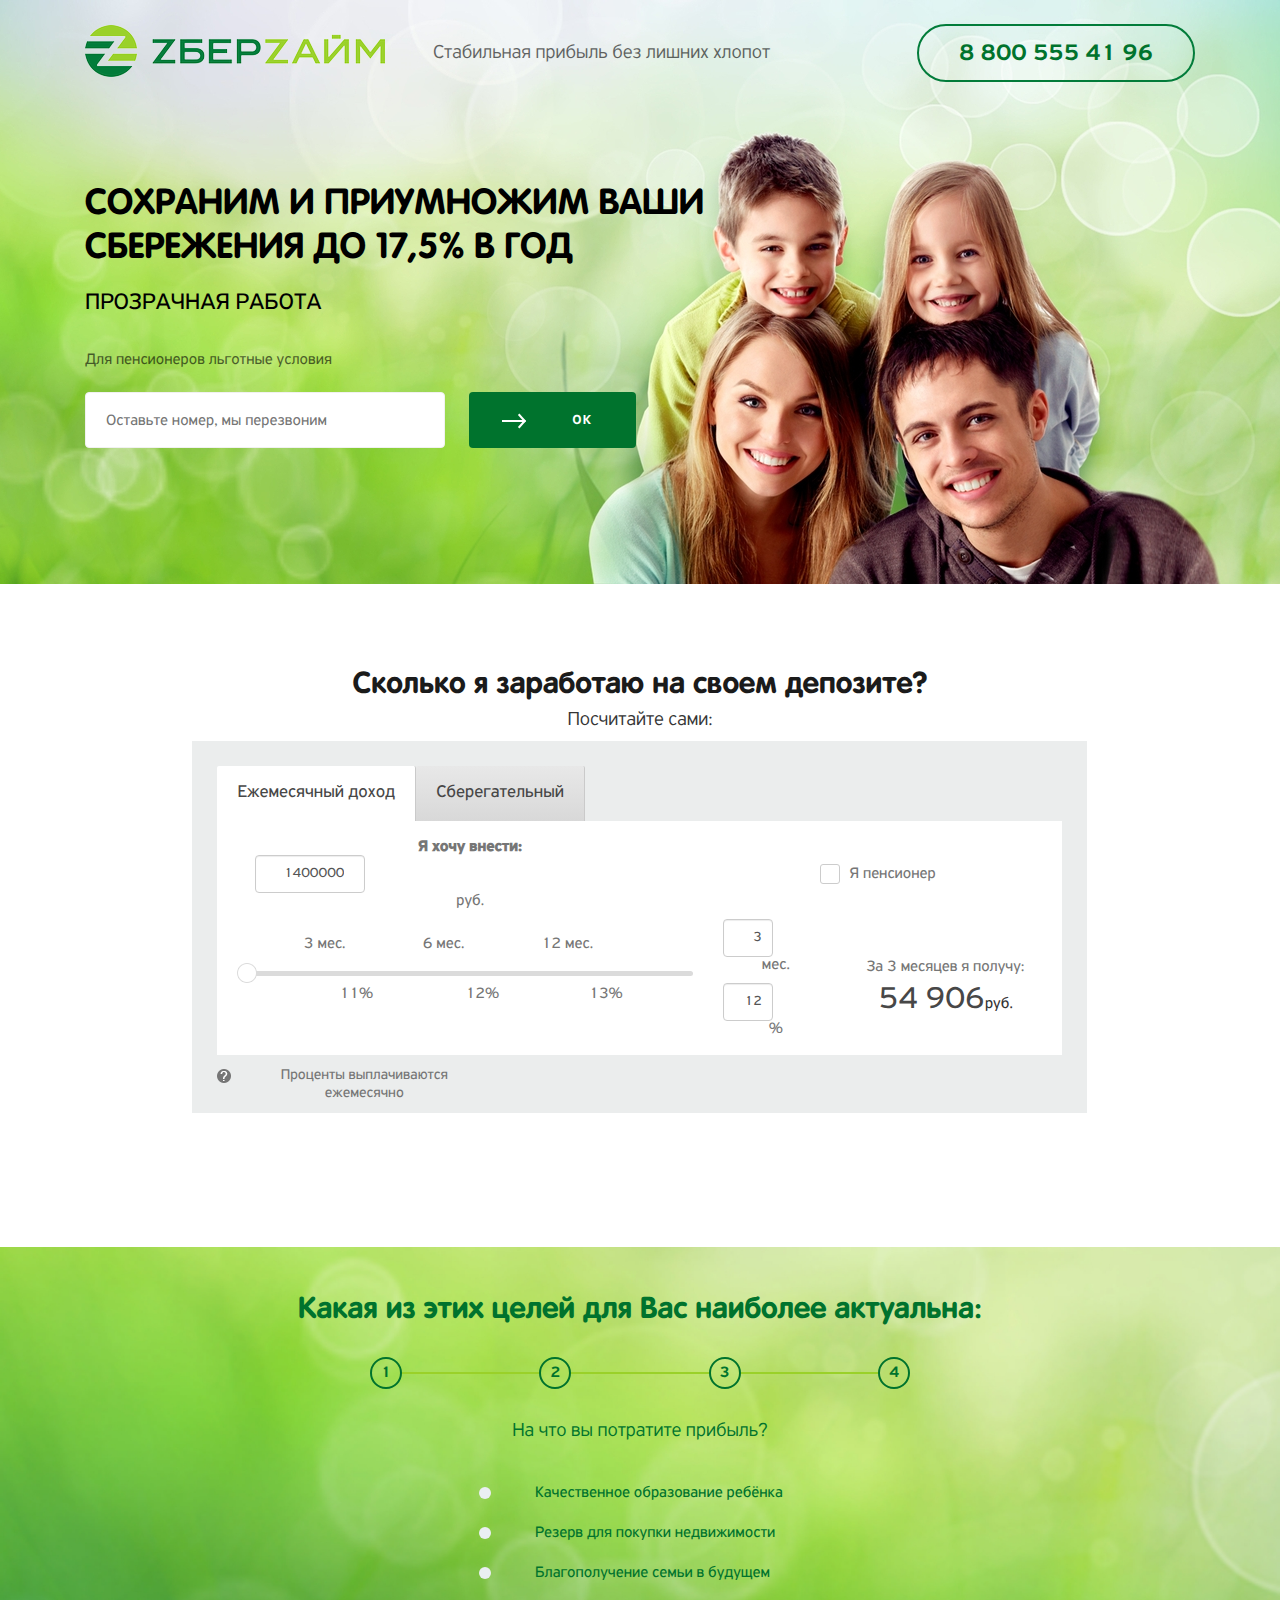
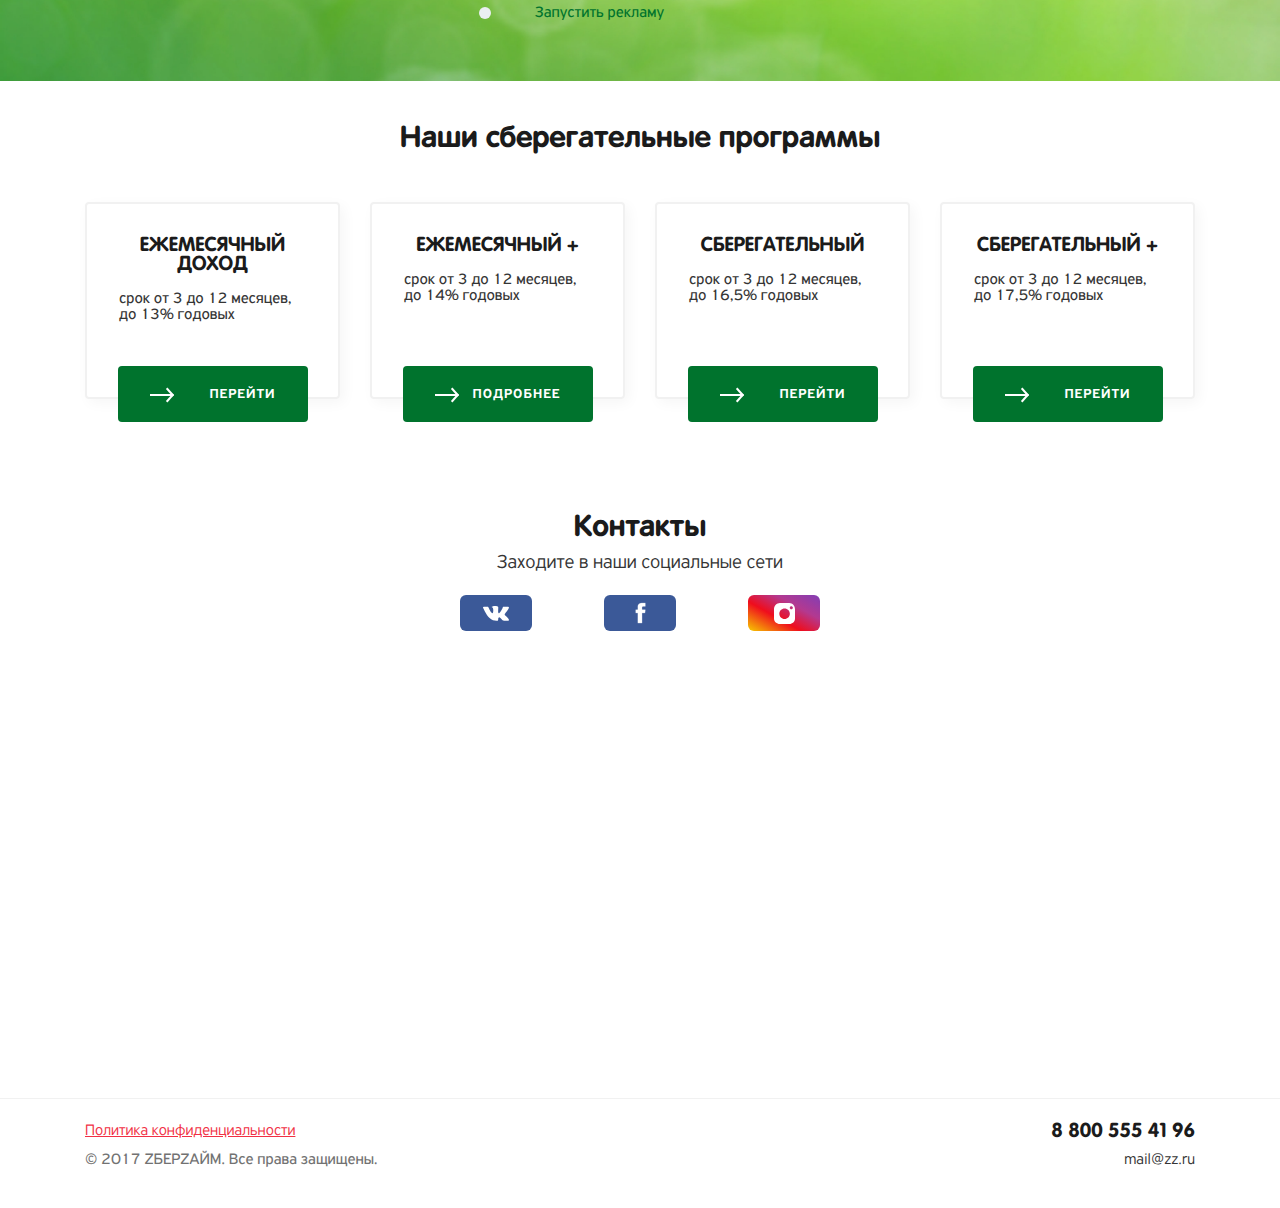
==== commit 35e8f01a: "на-согласование-готово все" ====
--- a/index.html
+++ b/index.html
@@ -224,53 +224,76 @@
 	</section>
 
 
-	<section class="how-we-work simple">
+
+
+	<section class="to-calculate">
 		<div class="container">
 			<div class="row">
 				<div class="title col-12">
-					<h2>СОХРАНИМ И ПРИУМНОЖИМ</h2>
-					<p class="subtitle">ВАШИ СБЕРЕЖЕНИЯ ДО 18% В ГОД</p>
-				</div>
-				<div class="col-12 col-md-6 offset-md-3 col-xl-4 offset-xl-1">
-					<div class="company">
-						<div id="other-companies" class="sprite"></div>
-						<h3>Банки</h3>
-						<h4>Плюсы</h4>
-						<ul>
-							<li>их нет</li>
-						</ul>
-						<h4>Минусы</h4>
-						<ul>
-							<li>Низкие проценты</li>
-							<li>Скрытые комиссии</li>
-							<li>Объемный пакет документов</li>
-						</ul>
-					</div>
-				</div>
-				<div class="col-12 col-md-12 col-xl-2">
-					<div class="switch off">
-						<div class="red-circle"></div>
-						<div class="text">
-							<span></span>
-							<span></span>
-						</div>
-					</div>
-				</div>
-				<div class="col-12 col-md-6 offset-md-3 col-xl-4 offset-xl-0">
-					<div class="company companyOnBlur">
-						<div id="next-team" class="sprite"></div>
-						<h3>ZБЕРZАЙМ</h3>
-						<h4>Плюсы</h4>
-						<ul>
-							<li>более высокий процент до 17,5%</li>
-							<li>меньшие сроки — от 3 месяцев</li>
-							<li>вся информация по первому требованию</li>
-							<li>добровольная страховка</li>
-						</ul>
-						<h4>Минусы</h4>
-						<ul>
-							<li>их нет</li>
-						</ul>
+					<h2>Какая из этих целей для Вас наиболее актуальна:</h2>
+				</div>
+				<div class="col-12 col-md-10 offset-md-1 col-xl-6 offset-xl-3">
+					<div class="stages">
+						<div class="stage first current">
+							1
+						</div>
+						<div class="line first"></div>
+						<div class="stage second">
+							2
+						</div>
+						<div class="line second"></div>
+						<div class="stage third">
+							3
+						</div>
+						<div class="line third"></div>
+						<div class="stage fourth">
+							4
+						</div>
+					</div>
+				</div>
+				<div class="col-12 col-md-6 offset-md-3 col-xl-4 offset-xl-4">
+					<div class="questions">
+						<div class="question first">
+							<p>На что вы потратите прибыль?</p>
+							<ul>
+								<li>Качественное образование ребёнка</li>
+								<li>Резерв для покупки недвижимости</li>
+								<li>Благополучение семьи в будущем</li>
+								<li>Запустить рекламу</li>
+							</ul>
+						</div>
+						<div class="question second">
+							<p>Какую сумму планируете внести</p>
+							<ul>
+								<li>~10.000 рублей</li>
+								<li>~100.000 рублей</li>
+								<li>~1.000.000 рублей</li>
+								<li>Не знаю</li>
+							</ul>
+						</div>
+						<div class="question third">
+							<p>На какой срок ?</p>
+							<ul>
+								<li>3 месяца</li>
+								<li>6 месяцев</li>
+								<li>9 месяцев</li>
+							</ul>
+						</div>
+						<div class="question fourth">
+							<p>Расчёт готов. Мы Вам позвоним. У вас также есть возможность получить «Сертификат Пайщика» на сумму 6 000 руб.</p>
+							<form class="" action="http://zz/mailer.php" method="post">
+								<input type="text" name="name" placeholder="Введите ваше имя" value="">
+								<input type="text" name="phone" placeholder="Введите ваш контактный телефон" value="">
+								<input type="hidden" name="info" value="рассчитать конверсию">
+								<input type="hidden" name="quest1" value="">
+								<input type="hidden" name="quest2" value="">
+								<input type="hidden" name="quest3" value="">
+                <input type="hidden" name="target" value="raschet">
+								<button class="but-with-arrow">
+									<span style="right: 48px;">Получить</span>
+								</button>
+							</form>
+						</div>
 					</div>
 				</div>
 			</div>
@@ -278,540 +301,63 @@
 	</section>
 
 
-	<!-- -->
-
-
-	<div class="from-dr-octavius">
-		<section class="reviews">
-			<div class="container">
-				<div class="title animated fadeIn" style="opacity: 1;">
-					<h2>
-						Отзывы о нашей работе
-					</h2>
-				</div>
-				<div class="reviews-slider owl-carousel owl-theme" style="opacity: 1; display: block;">
-					<div class="owl-wrapper-outer"><div class="owl-wrapper" style="width: 34200px; left: 0px; display: block; transform: translate3d(0px, 0px, 0px); transition: all 800ms ease;"><div class="owl-item active" style="width: 1140px;"><div class="slide">
-						<div class="row">
-							<div class="col-sm-6 col-md-5">
-								<div class="result-info animated bounceInLeft" style="opacity: 1;">
-									<ul>
-										<li class="clearfix">
-											<p>Сумма чарджбека</p>
-											<p><b>58 748 руб. </b></p>
-										</li>
-										<li class="clearfix">
-											<p>Компания</p>
-											<p>
-												MaxiMarkets
-											</p>
-										</li>
-										<li class="clearfix">
-											<p>Платежная система</p>
-											<p><i class="ic-visa"></i></p>
-										</li>
-									</ul>
-								</div>
-							</div>
-							<div class="col-sm-6 col-md-7">
-								<p class="review-text">
-									Когда я в ловушку попала, нашла в интернете вас, прочитала отзывы и решила обратиться. Первый консультант был Павел, он очень хорошо все объяснил, подсказал, где я могу почитать о вас, где какие были отработанные дела, с каким результатом. Он мне всю информацию предоставил, я почитала и конечно согласилась. Потом я работала со Светланой по скайпу. Она всегда все четко поясняла, какие нужны документы. По мере подготовки документов она говорила, что еще надо предоставить. Будем надеяться теперь на хороший конечный результат. Пожелаю всем никогда не оказываться в такой ситуации, не идти на поводу у брокера, не слушать их ласковых обещаний. Не умеешь – не берись. Нельзя прислушиваться, что они там говорят и обещают.
-								</p>
-								<p class="review-author">
-									Елена
-								</p>
-							</div>
-						</div>
-					</div></div><div class="owl-item" style="width: 1140px;"><div class="slide">
-					<div class="row">
-						<div class="col-sm-6 col-md-5">
-							<div class="result-info animated bounceInLeft" style="opacity: 1;">
-								<ul>
-									<li class="clearfix">
-										<p>Сумма чарджбека</p>
-										<p><b>64 336 руб.</b></p>
-									</li>
-									<li class="clearfix">
-										<p>Компания</p>
-										<p>
-											EQTrades
-										</p>
-									</li>
-									<li class="clearfix">
-										<p>Платежная система</p>
-										<p><i class="ic-mastercard"></i></p>
-									</li>
-								</ul>
-							</div>
-						</div>
-						<div class="col-sm-6 col-md-7">
-							<p class="review-text">
-								Деньги потерял в EQTrades, в общей сложности, около 544 000 рублей. Нашел свидетелей, которые попали в такую же ситуацию, прочитал отзывы о вашей компании. Познакомился с женщиной с другого города, она мне вас посоветовала и сказала, что только вы можете помочь, у нее была подобная ситуация. 1 декабря собрали весь пакет документов и отправили в банки. В начале февраля мне поступили денежные средства, по Сбербанку. По ВТБ24 был отказ, я так понял, он сейчас изучается, что можно сделать. Желаю вам, чтобы вы побольше так же помогали таким людям, как я, попавшим в беду. Большое вам спасибо, что вы есть, что вы с нами, что вы помогаете! Желаю вам крепкого здоровья, счастья, удачи!
-							</p>
-							<p class="review-author">
-								Булат
-							</p>
-						</div>
-					</div>
-				</div></div><div class="owl-item" style="width: 1140px;"><div class="slide">
-				<div class="row">
-					<div class="col-sm-6 col-md-5">
-						<div class="result-info animated bounceInLeft" style="opacity: 1;">
-							<ul>
-								<li class="clearfix">
-									<p>Сумма чарджбека</p>
-									<p><b>236 000 руб.</b></p>
-								</li>
-								<li class="clearfix">
-									<p>Компания</p>
-									<p>
-										PlusOption
-									</p>
-								</li>
-								<li class="clearfix">
-									<p>Платежная система</p>
-									<p><i class="ic-visa"></i></p>
-								</li>
-							</ul>
-						</div>
-					</div>
-					<div class="col-sm-6 col-md-7">
-						<p class="review-text">
-							Брокер PlusOption, банк Сбербанк. Пропало 4000 долларов. Узнал о вашей компании очень случайно, в интернете, жаль, что раньше не видел. Сейчас очень много обмана, и я, честно говоря, отнесся с подозрением. Но решил рискнуть. И вот, все хорошо. Вы оказались реальной компанией, которая действительно возвращает финансы, это здорово! Очень здорово, когда есть такие помощники.
-						</p>
-						<p class="review-author">
-							Владимир
-						</p>
-					</div>
-				</div>
-			</div></div><div class="owl-item" style="width: 1140px;"><div class="slide">
+
+	<section class="directions simple">
+		<div class="title col-12">
+			<h2>Наши сберегательные программы</h2>
+		</div>
+		<div class="container">
 			<div class="row">
-				<div class="col-sm-6 col-md-5">
-					<div class="result-info animated bounceInLeft" style="opacity: 1;">
-						<ul>
-							<li class="clearfix">
-								<p>Сумма чарджбека</p>
-								<p><b>663 300 руб.</b></p>
-							</li>
-							<li class="clearfix">
-								<p>Компания</p>
-								<p>
-									MRTmarkets
-								</p>
-							</li>
-							<li class="clearfix">
-								<p>Платежная система</p>
-								<p><i class="ic-mastercard"></i></p>
-							</li>
-						</ul>
-					</div>
-				</div>
-				<div class="col-sm-6 col-md-7">
-					<p class="review-text">
-						Потерял деньги в MRTmarkets. Сидел в отчаянии в интернете, увидел вашу рекламу, зашел на сайт и обратился. Сам возврат занял недели две, все получилось достаточно быстро. Спасибо вам!
-					</p>
-					<p class="review-author">
-						Алексей
-					</p>
-				</div>
-			</div>
-		</div></div><div class="owl-item" style="width: 1140px;"><div class="slide">
-		<div class="row">
-			<div class="col-sm-6 col-md-5">
-				<div class="result-info animated bounceInLeft" style="opacity: 1;">
-					<ul>
-						<li class="clearfix">
-							<p>Сумма чарджбека</p>
-							<p><b>194 935 руб.</b></p>
-						</li>
-						<li class="clearfix">
-							<p>Компания</p>
-							<p>
-								24Option
-							</p>
-						</li>
-						<li class="clearfix">
-							<p>Платежная система</p>
-							<p><i class="ic-visa"></i></p>
-						</li>
-					</ul>
-				</div>
-			</div>
-			<div class="col-sm-6 col-md-7">
-				<p class="review-text">
-					Потеряла деньги в 24Option. О вашей компании узнала случайно, по интернету. Сомневалась вначале, мошенников-то много, тем более, я один раз уже «попала». Задала вопросы вашей сотруднице, она адекватно ответила на все вопросы. Приняла решение в один момент, и минут через 5-10 перезвонила. Ни одного отрицательного момента не обнаружила при сотрудничестве, все быстро, адекватно, сотрудники оперативно отвечают на вопросы. Единственное, не ожидала, что так долго будет, хотя предупреждали, что чарджбэк длится до полугода. Насколько я понимаю, у каждой бумажки есть свой срок. Мы долго ждали от Сбербанка ответов на наши запросы. Раза 3-4 банк писал мне вопросы, а я передавала их вашим специалистам. Примерно через 5 месяцев деньги вернулись. Другим клиентам хочу пожелать не попадать в такую ситуацию, думать головой, а если попали, то обращайтесь в Юникорн. Т. к. человек, который не адвокат и не юрист, который не знает процедуру, вряд ли сам вернет. Тут много очень всяких нюансов.
-				</p>
-				<p class="review-author">
-					Юлия
-				</p>
-			</div>
-		</div>
-	</div></div><div class="owl-item" style="width: 1140px;"><div class="slide">
-	<div class="row">
-		<div class="col-sm-6 col-md-5">
-			<div class="result-info animated bounceInLeft" style="opacity: 1;">
-				<ul>
-					<li class="clearfix">
-						<p>Сумма чарджбека</p>
-						<p><b>20 000 руб.</b></p>
-					</li>
-					<li class="clearfix">
-						<p>Компания</p>
-						<p>
-							Daily Trades, Titan Trade
-						</p>
-					</li>
-					<li class="clearfix">
-						<p>Платежная система</p>
-						<p><i class="ic-visa"></i></p>
-					</li>
-				</ul>
-			</div>
-		</div>
-		<div class="col-sm-6 col-md-7">
-			<p class="review-text">
-				Деньги потерял год назад в Daily Trades и TitanTrade. Когда потерял деньги, начал искать в интернете, что можно сделать. Разные компании предлагали свои услуги, но ваша была самая выгодная. Из 100 тыс. руб. вернулось только 20 тыс. руб. Вначале пришло 3600 от Daily Trades, а вторая часть суммы пришла с какого-то номера телефона. Официального ответа с банка никакого не было. Хотелось бы, конечно, видеть подробный отчет. Всем, кто оказался в такой же неприятной ситуации, желаю удачи.
-			</p>
-			<p class="review-author">
-				Андрей
-			</p>
-		</div>
-	</div>
-</div></div><div class="owl-item" style="width: 1140px;"><div class="slide">
-<div class="row">
-	<div class="col-sm-6 col-md-5">
-		<div class="result-info animated bounceInLeft" style="opacity: 1;">
-			<ul>
-				<li class="clearfix">
-					<p>Сумма чарджбека</p>
-					<p><b>905 200 руб.</b></p>
-				</li>
-				<li class="clearfix">
-					<p>Компания</p>
-					<p>
-						KSFtrade, SkyFX, CFD 1000
-					</p>
-				</li>
-				<li class="clearfix">
-					<p>Платежная система</p>
-					<p><i class="ic-visa"></i></p>
-				</li>
-			</ul>
-		</div>
-	</div>
-	<div class="col-sm-6 col-md-7">
-		<p class="review-text">
-			В августе случайно наткнулась на сайт, позвонила, рассказала ситуацию, у меня были платежи через Сбербанк, также моя переписка с брокерами, их письма мне на почту, фиктивные контракты что они мне высылали, все это передала своему менеджеру после заключения договора, тогда еще была предоплата. Потом мне выслали на подпись документы (письма-претензии) брокерам, на которые, естественно, те ответа не дали. После чего были поданы документы в банк на Чарджбэк. По времени это был уже ноябрь, т.к. шло время, пока я ждала подробную выписку с платежами от Сбера и потом ответа от брокеров. Четвертого января деньги вернулись несколькими транзакциями как "поправка счета" и наименование брокера. Я думала что еще судиться придется, но все оказалось легче. Пишу отзыв, т.к. мне действительно помогли, я не из Москвы и лично в этой фирме никого не знаю. Сейчас я так поняла, даже предоплату можно не вносить, расчет по факту, по моему это вообще супер. Я бы не раздумывала даже. Вы вообще ничем не рискуете получается, самое худшее с вами уже случилось, когда ваши деньги слили мошенники! Желаю удачи и вам и Unicorn Chargeback!
-		</p>
-		<p class="review-author">
-			Татьяна
-		</p>
-	</div>
-</div>
-</div></div><div class="owl-item" style="width: 1140px;"><div class="slide">
-<div class="row">
-	<div class="col-sm-6 col-md-5">
-		<div class="result-info animated bounceInLeft" style="opacity: 1;">
-			<ul>
-				<li class="clearfix">
-					<p>Сумма чарджбека</p>
-					<p><b>1 084 973 руб.</b></p>
-				</li>
-				<li class="clearfix">
-					<p>Компания</p>
-					<p>
-						<img class="reviews-company" src="img/logos/DailyTrades.jpg" alt="">
-					</p>
-				</li>
-				<li class="clearfix">
-					<p>Платежная система</p>
-					<p><i class="ic-visa"></i></p>
-				</li>
-			</ul>
-		</div>
-	</div>
-	<div class="col-sm-6 col-md-7">
-		<p class="review-text">
-			В июне-июле пытался проводить сделки в Daily Trades, меня там «обрабатывали» по полной.
-			Когда я «влетел», начал в интернете смотреть инфу, увидел телефон Александра, созвонился с
-			ним. Он сказал, что эта процедура возможна. Вначале с моей стороны было недоверие, т.к.
-			кругом мошенничество. В августе только подал документы. 18 ноября пришел запрос от Сбербанка
-			для подтверждения кое-каких моментов, я с ними связался, и работа продолжилась. Момент,
-			когда деньги вернулись, я, честно говоря, «прошляпил». Поступление было в середине декабря,
-			а я увидел его только под Новый год, когда зашел в личный кабинет.
-		</p>
-		<p class="review-author">
-			Леонид
-		</p>
-	</div>
-</div>
-</div></div><div class="owl-item" style="width: 1140px;"><div class="slide">
-<div class="row">
-	<div class="col-sm-6 col-md-5">
-		<div class="result-info animated bounceInLeft" style="opacity: 1;">
-			<ul>
-				<li class="clearfix">
-					<p>Сумма чарджбека</p>
-					<p><b>242 550 руб.</b></p>
-				</li>
-				<li class="clearfix">
-					<p>Компания</p>
-					<p>
-						<img class="reviews-company" src="img/logos/TitanTrade.jpg" alt="">
-					</p>
-				</li>
-				<li class="clearfix">
-					<p>Платежная система</p>
-					<p><i class="ic-visa"></i></p>
-				</li>
-			</ul>
-		</div>
-	</div>
-	<div class="col-sm-6 col-md-7">
-		<p class="review-text">
-			Нашел вашу компанию случайно, когда искал, как забрать деньги с Titan Trade. Не верилось,
-			что получится вернуть. Думал, что очередной «развод на деньги». Но 31 декабря вся сумма
-			пришла на карту. Я инвестировал около 300 тыс. рублей, вернулось 242 тыс. из-за изменения
-			курса доллара, тогда он был по 70, но если в долларах, то сумма совпадает с той, что я
-			инвестировал. В общем, обслуживанием я доволен. Менеджер мне во всем помогал, подготавливал
-			все бумаги. Если бы не банк, который 2 месяца не принимал мои документы, все наверно, было
-			бы побыстрее, но вы здесь не виноваты.
-		</p>
-		<p class="review-author">
-			Валерий
-		</p>
-	</div>
-</div>
-</div></div><div class="owl-item" style="width: 1140px;"><div class="slide">
-<div class="row">
-	<div class="col-sm-6 col-md-5">
-		<div class="result-info animated bounceInLeft" style="opacity: 1;">
-			<ul>
-				<li class="clearfix">
-					<p>Сумма чарджбека</p>
-					<p><b>575 059 руб.</b></p>
-				</li>
-				<li class="clearfix">
-					<p>Компания</p>
-					<p>
-						<img class="reviews-company" src="img/logos/TitanTrade.jpg" alt="">
-					</p>
-				</li>
-				<li class="clearfix">
-					<p>Платежная система</p>
-					<p><i class="ic-mastercard"></i></p>
-				</li>
-			</ul>
-		</div>
-	</div>
-	<div class="col-sm-6 col-md-7">
-		<p class="review-text">
-			Случайно наткнулся на ваш сайт и подумал: «Почему бы и нет?». Со мной работает менеджер
-			Светлана. Она мне во всем помогает, ее работой я очень доволен. О возврате денег узнал
-			далеко не сразу — случайно увидел в онлайн-банкинге, что деньги уже на счету. Если бы не
-			зашел тогда в личный кабинет, до сих пор бы наверно не узнал о возврате. В тот день я еще,
-			помню, жаловался жене на то, что долго вся эта процедура длится :-) Теперь жду с нетерпением
-			чарджбэк по остальным транзакциям.
-		</p>
-		<p class="review-author">
-			Дмитрий
-		</p>
-	</div>
-</div>
-</div></div><div class="owl-item" style="width: 1140px;"><div class="slide">
-<div class="row">
-	<div class="col-sm-6 col-md-5">
-		<div class="result-info animated bounceInLeft" style="opacity: 1;">
-			<ul>
-				<li class="clearfix">
-					<p>Сумма чарджбека</p>
-					<p><b>1 236 066 руб.</b></p>
-				</li>
-				<li class="clearfix">
-					<p>Компания</p>
-					<p>
-						<img class="reviews-company" src="img/logos/TradingBanks.jpg" alt="">
-					</p>
-				</li>
-				<li class="clearfix">
-					<p>Платежная система</p>
-					<p><i class="ic-visa"></i></p>
-				</li>
-			</ul>
-		</div>
-	</div>
-	<div class="col-sm-6 col-md-7">
-		<p class="review-text">
-			13 декабря узнал, что мне вернулись деньги!!! У меня подключен мобильный банк и пришли смс о
-			поступлении платежей. Причем, вернулось такими же суммами, копейка в копейку, как я платил
-			на Trading Banks, всего 6 платежей. Вернулась еще не вся сумма, 1 236 066 из 1 888 006
-			рублей, жду теперь оставшиеся деньги. Как проходил процесс: меня вначале попросили показать,
-			какие переводы я сделал, менеджер составила мне заявление и все остальные документы, потом
-			отправила в банк. Когда 60 дней рассмотрения заявки прошли, ответа все еще не было. Мы
-			отправили еще запрос в банк, и в тот же день деньги вернулись. Качеством работы я вполне
-			доволен. У меня опыта в таких делах нет, но то что я увидел, меня абсолютно устроило.
-		</p>
-		<p class="review-author">
-			Анатолий
-		</p>
-	</div>
-</div>
-</div></div><div class="owl-item" style="width: 1140px;"><div class="slide">
-<div class="row">
-	<div class="col-sm-6 col-md-5">
-		<div class="result-info animated bounceInLeft" style="opacity: 1;">
-			<ul>
-				<li class="clearfix">
-					<p>Сумма чарджбека</p>
-					<p><b>406 649 рублей</b></p>
-				</li>
-				<li class="clearfix">
-					<p>Компания</p>
-					<p>
-						<img class="reviews-company" src="img/logos/MXTrade.jpg" alt="">
-					</p>
-				</li>
-				<li class="clearfix">
-					<p>Платежная система</p>
-					<p><i class="ic-visa"></i></p>
-				</li>
-			</ul>
-		</div>
-	</div>
-	<div class="col-sm-6 col-md-7">
-		<p class="review-text">
-			Когда у меня появилась проблема с возвратом денег с MXTrade, начал искать информацию в
-			интернете и увидел ваш сайт, оставил заявку. Со мной начал работать менеджер Дмитрий.
-			Поначалу с моей стороны было недоверие, но терять-то было нечего. И вдруг, 23 ноября пришла
-			смс-ка о том, что деньги зачислены на счет. Все понравилось, все достаточно четко сделали –
-			составили претензию, отправили документы. Я друзьям своим рассказал, они даже удивились, что
-			получилось вернуть деньги в моей ситуации. В общем, проведенной работой доволен.
-		</p>
-		<p class="review-author">
-			Александр
-		</p>
-	</div>
-</div>
-</div></div><div class="owl-item" style="width: 1140px;"><div class="slide">
-<div class="row">
-	<div class="col-sm-6 col-md-5">
-		<div class="result-info animated bounceInLeft" style="opacity: 1;">
-			<ul>
-				<li class="clearfix">
-					<p>Сумма чарджбека</p>
-					<p><b>1 794 000 рублей</b></p>
-				</li>
-				<li class="clearfix">
-					<p>Компания</p>
-					<p>
-						<img class="reviews-company" src="img/logos/TradingBanks.jpg" alt="">
-					</p>
-				</li>
-				<li class="clearfix">
-					<p>Платежная система</p>
-					<p><i class="ic-visa"></i></p>
-				</li>
-			</ul>
-		</div>
-	</div>
-	<div class="col-sm-6 col-md-7">
-		<p class="review-text">
-			Информацию о вашей компании нашел где-то в интернете.
-			Искал отзывы о брокере, информацию о гарантиях visa, таким образом, попал на ваш сайт.
-			Я думал, сомневался, стоит ли обращаться к вам, но в итоге принял верное решение. Спасибо за
-			работу!
-		</p>
-		<p class="review-author">
-			Алексей
-		</p>
-	</div>
-</div>
-</div></div><div class="owl-item" style="width: 1140px;"><div class="slide">
-<div class="row">
-	<div class="col-sm-6 col-md-5">
-		<div class="result-info animated bounceInLeft" style="opacity: 1;">
-			<ul>
-				<li class="clearfix">
-					<p>Сумма чарджбека</p>
-					<p><b>1 900 000 рублей</b></p>
-				</li>
-				<li class="clearfix">
-					<p>Компания</p>
-					<p>
-						<img class="reviews-company" src="img/logos/TitanTrade.jpg" alt="">
-					</p>
-				</li>
-				<li class="clearfix">
-					<p>Платежная система</p>
-					<p><i class="ic-visa"></i></p>
-				</li>
-			</ul>
-		</div>
-	</div>
-	<div class="col-sm-6 col-md-7">
-		<p class="review-text">
-			Набрел на ваш сайт, когда искал информации о чарджбеке.
-			Один чарджбек уже получил, с нетерпением жду второй.
-			Хотелось бы, чтобы этот процесс занимал меньше времени. У кого сумма не совсем маленькая,
-			рекомендую обращаться в вашу компанию.
-			Специалистам Unicorn желаю успехов в работе!
-		</p>
-		<p class="review-author">
-			Иван
-		</p>
-	</div>
-</div>
-</div></div><div class="owl-item" style="width: 1140px;"><div class="slide">
-<div class="row">
-	<div class="col-sm-6 col-md-5">
-		<div class="result-info animated bounceInLeft" style="opacity: 1;">
-			<ul>
-				<li class="clearfix">
-					<p>Сумма чарджбека</p>
-					<p><b>340 000 рублей</b></p>
-				</li>
-				<li class="clearfix">
-					<p>Компания</p>
-					<p>
-						<img class="reviews-company" src="img/logos/24option.jpg" alt="24Option">
-					</p>
-				</li>
-				<li class="clearfix">
-					<p>Платежная система</p>
-					<p><i class="ic-mastercard"></i></p>
-				</li>
-			</ul>
-		</div>
-	</div>
-	<div class="col-sm-6 col-md-7">
-		<p class="review-text">
-			Потерял на 24option 394 000 рублей, удалось вернуть только 340000, но и это гораздо лучше,
-			чем ничего.
-			Жду еще один чарджбек, надеюсь, что пройдет успешно.
-		</p>
-		<p class="review-author">
-			Юрий
-		</p>
-	</div>
-</div>
-</div></div></div></div>
-
-
-
-
-
-
-
-
-
-
-
-
-
-
-<div class="owl-controls clickable"><div class="owl-buttons"><div class="owl-prev"></div><div class="owl-next"></div></div></div></div>
-</div>
-</section>
-</div>
+				<div class="for-direction col-12 col-md-6 col-xl-3">
+					<div class="direction">
+						<h2>Ежемесячный доход</h2>
+						<p>срок от 3 до 12 месяцев, до 13% годовых</p>
+						<a href="#product1">
+							<button href="#product1" class="but-with-arrow" data-target="developed">
+								<span>ПЕРЕЙТИ</span>
+							</button>
+						</a>
+					</div>
+				</div>
+				<div class="for-direction col-12 col-md-6 col-xl-3">
+					<div class="direction">
+						<h2>Ежемесячный +</h2>
+						<p>срок от 3 до 12 месяцев, до 14% годовых</p>
+						<a href="#">
+							<button class="but-with-arrow" data-target="developed">
+								<span>ПОДРОБНЕЕ</span>
+							</button>
+						</a>
+					</div>
+				</div>
+				<div class="for-direction col-12 col-md-6 col-xl-3">
+					<div class="direction">
+						<h2>сберегательный</h2>
+						<p>срок от 3 до 12 месяцев, до 16,5% годовых</p>
+						<a href="" target="_blank">
+							<button class="but-with-arrow" data-target="marketing">
+								<span>ПЕРЕЙТИ</span>
+							</button>
+						</a>
+					</div>
+				</div>
+				<div class="for-direction col-12 col-md-6 col-xl-3">
+					<div class="direction">
+						<h2>Сберегательный +</h2>
+						<p>срок от 3 до 12 месяцев, до 17,5% годовых</p>
+						<a href="" target="_blank">
+							<button class="but-with-arrow" data-target="seo">
+								<span>ПЕРЕЙТИ</span>
+							</button>
+						</a>
+					</div>
+				</div>
+			</div>
+		</div>
+	</section>
+
+
+
 
 <section id="contact" class="contact simple">
 	<div class="container">
@@ -973,6 +519,10 @@
 				накопление, хранение, уточнение (обновление, изменение), использование, уничтожение.<br><br> Гражданин гарантирует: информация, им предоставленная, является полной, точной и достоверной; при предоставлении информации не нарушается действующее законодательство
 				Российской Федерации, законные права и интересы третьих лиц; вся предоставленная информация заполнена Гражданина в отношении себя лично.
 			</p>
+		</div>
+
+		<div id="product1" class="popup">
+			<p>product1</p>
 		</div>
 
 	</div>
--- a/css/screen.css
+++ b/css/screen.css
@@ -1809,7 +1809,7 @@
   border: 1px solid #f1f1f1;
   background-color: #ffffff;
   height: 56px;
-  width: 50%;
+  width: 100%;
   max-width: 360px;
   padding: 21px 20px 19px;
   color: rgba(36, 36, 36, 0.64);
@@ -2764,7 +2764,7 @@
   padding: 48px 0;
   margin-top: 43px;
   min-height: 434px;
-  background: url("../img/mb.jpg") no-repeat center/cover
+  background: url("../img/bg.jpg") no-repeat center/cover
 }
 /* line 808, ../sass/screen.scss */
 section.to-calculate .title {
@@ -2772,7 +2772,7 @@
   color: #ffffff;
 }
 section.to-calculate .title h2{
-  color: #ffffff;
+  color: #00732d;
 }
 /* line 811, ../sass/screen.scss */
 section.to-calculate .stages {
@@ -2798,11 +2798,11 @@
   position: relative;
   width: 32px;
   height: 32px;
-  border: 2px solid #d5e1e9;
+  border: 2px solid #00732d;
   padding-top: 6px;
   border-radius: 100%;
   text-align: center;
-  color: #d5e1e9;
+  color: #00732d;
   font-family: "PF Highway Sans Pro";
   font-size: 16px;
   font-weight: 500;
@@ -2817,8 +2817,8 @@
 }
 /* line 835, ../sass/screen.scss */
 section.to-calculate .stages .stage.current {
-  border-color: #f13044;
-  color: #f13044;
+  border-color: #00732d;
+  color: #00732d;
 }
 /* line 839, ../sass/screen.scss */
 section.to-calculate .stages .stage.done {
@@ -2833,7 +2833,7 @@
 section.to-calculate .stages .line {
   width: calc(33% - 38px);
   height: 2px;
-  background-color: #d5e1e9;
+  background-color: #9ad129;
   position: relative;
 }
 /* line 851, ../sass/screen.scss */
@@ -2867,7 +2867,7 @@
 }
 /* line 875, ../sass/screen.scss */
 section.to-calculate .questions .question p {
-  color: #ffffff;
+  color: #00732d;
   font-size: 20px;
   font-weight: 300;
   line-height: 20px;
@@ -2881,7 +2881,7 @@
 section.to-calculate .questions .question ul li {
   width: 100%;
   padding: 12px 0px 12px 70px;
-  color: #ffffff;
+  color: #00732d;
   font-size: 16px;
   font-weight: 400;
   line-height: 16px;
@@ -2913,7 +2913,7 @@
 }
 /* line 908, ../sass/screen.scss */
 section.to-calculate .questions .question ul li:hover::before {
-  background-color: #f13044;
+  background-color: #9ad129;
 }
 /* line 914, ../sass/screen.scss */
 section.to-calculate .questions .question form {
@@ -9190,4 +9190,4 @@
     color: #f13044;
     font-size: 30px;
 }
-}+}
